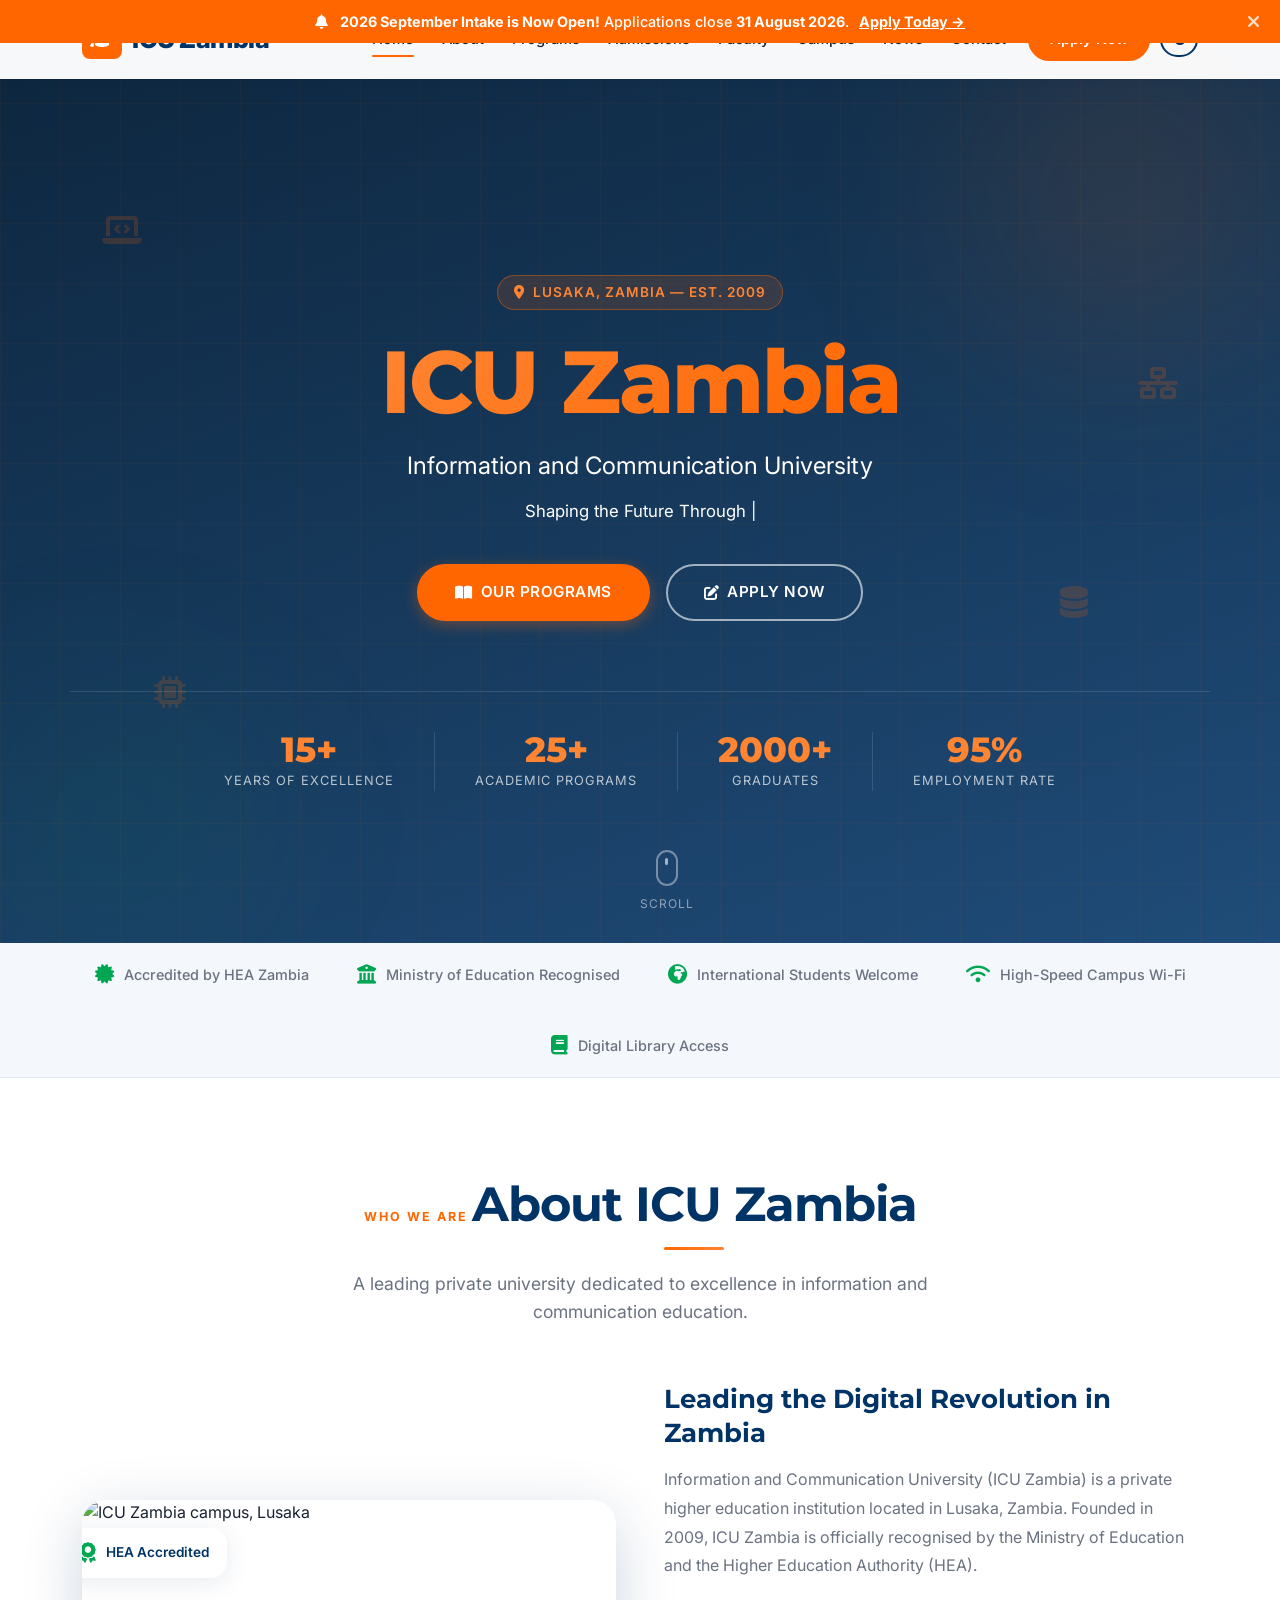
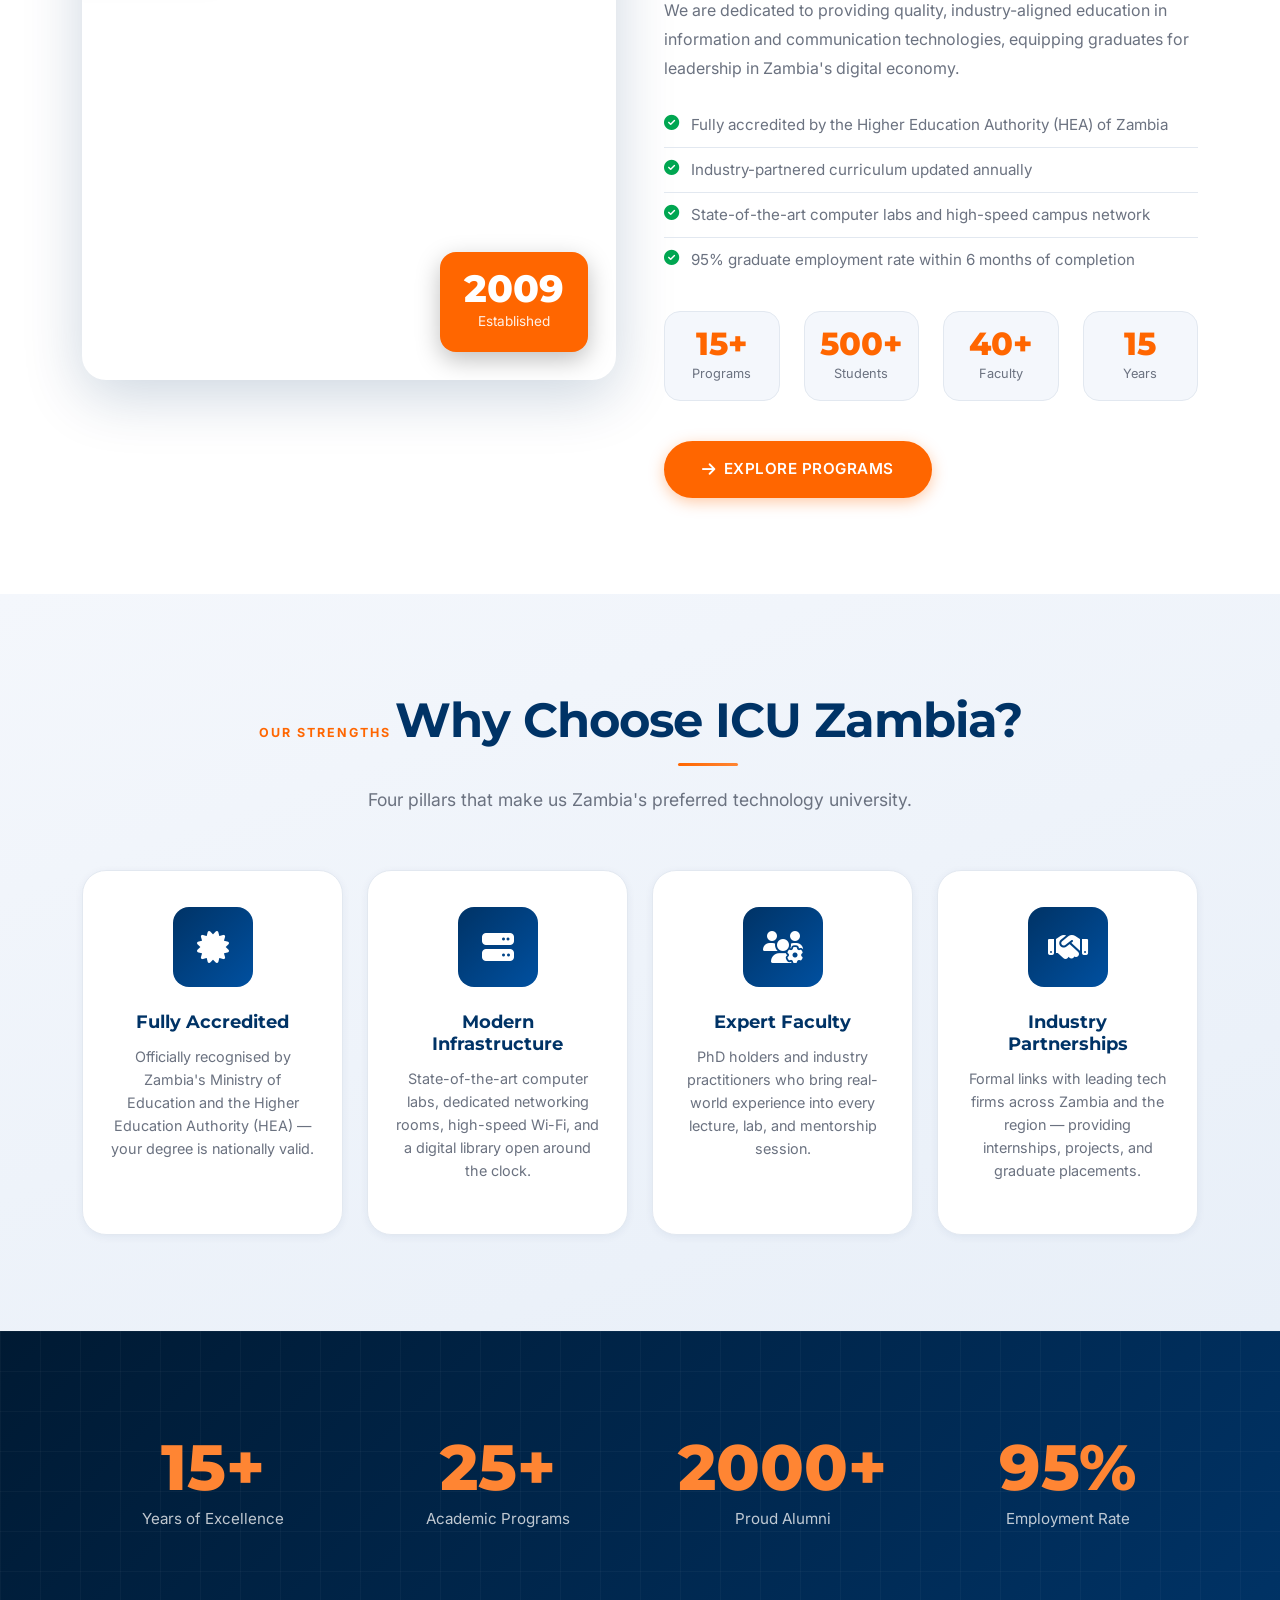
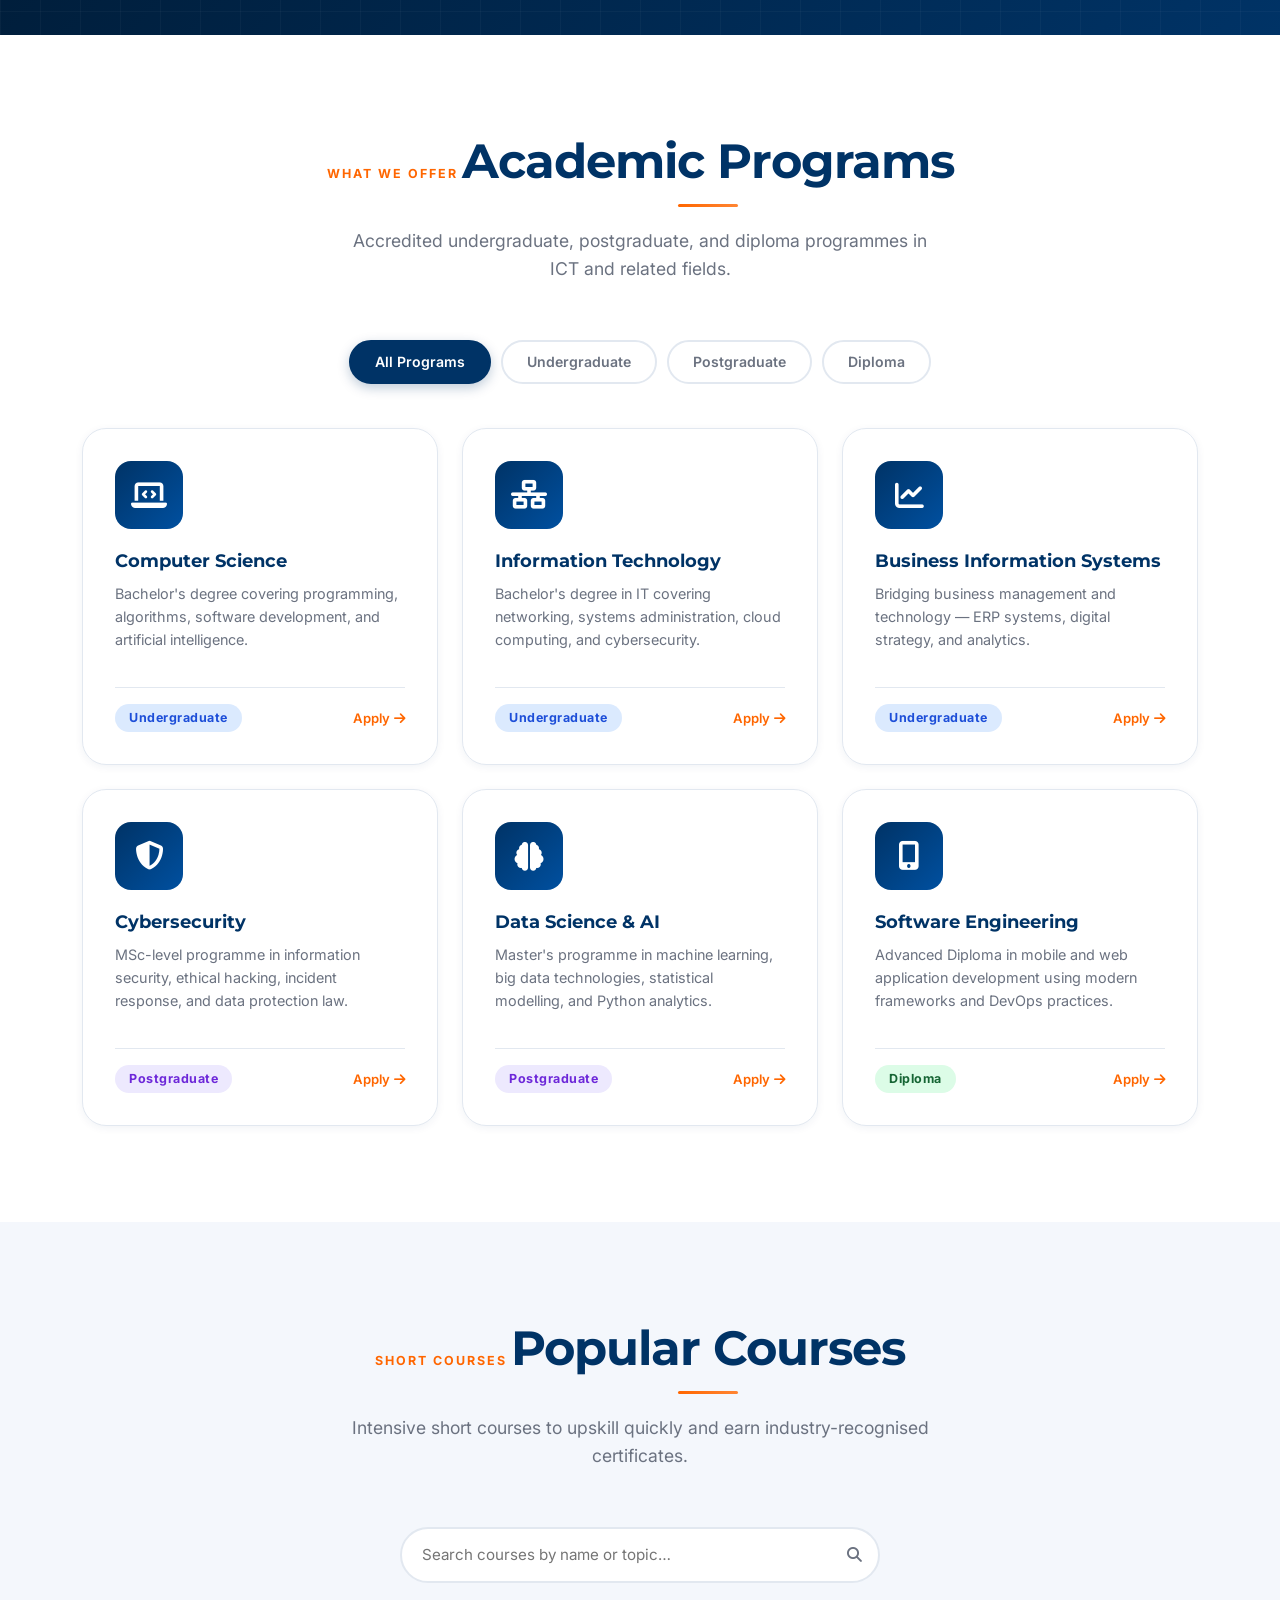
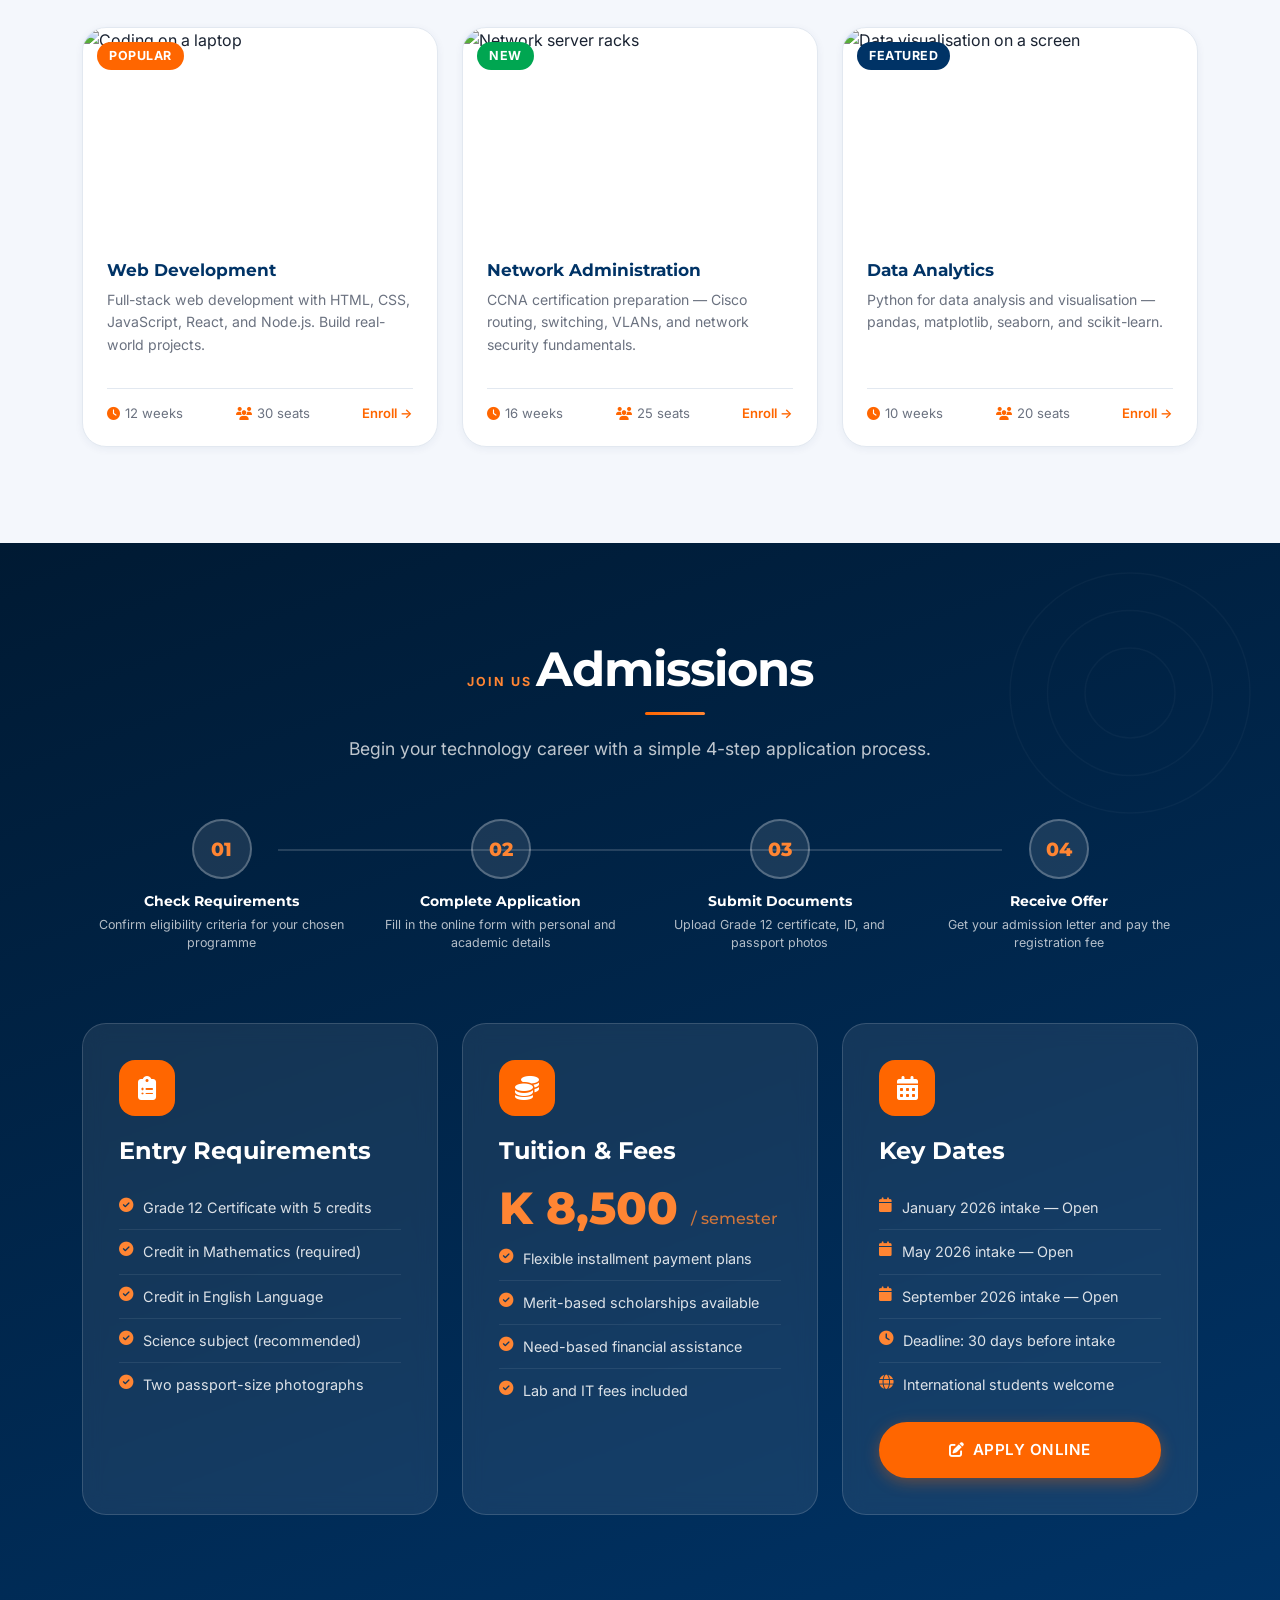
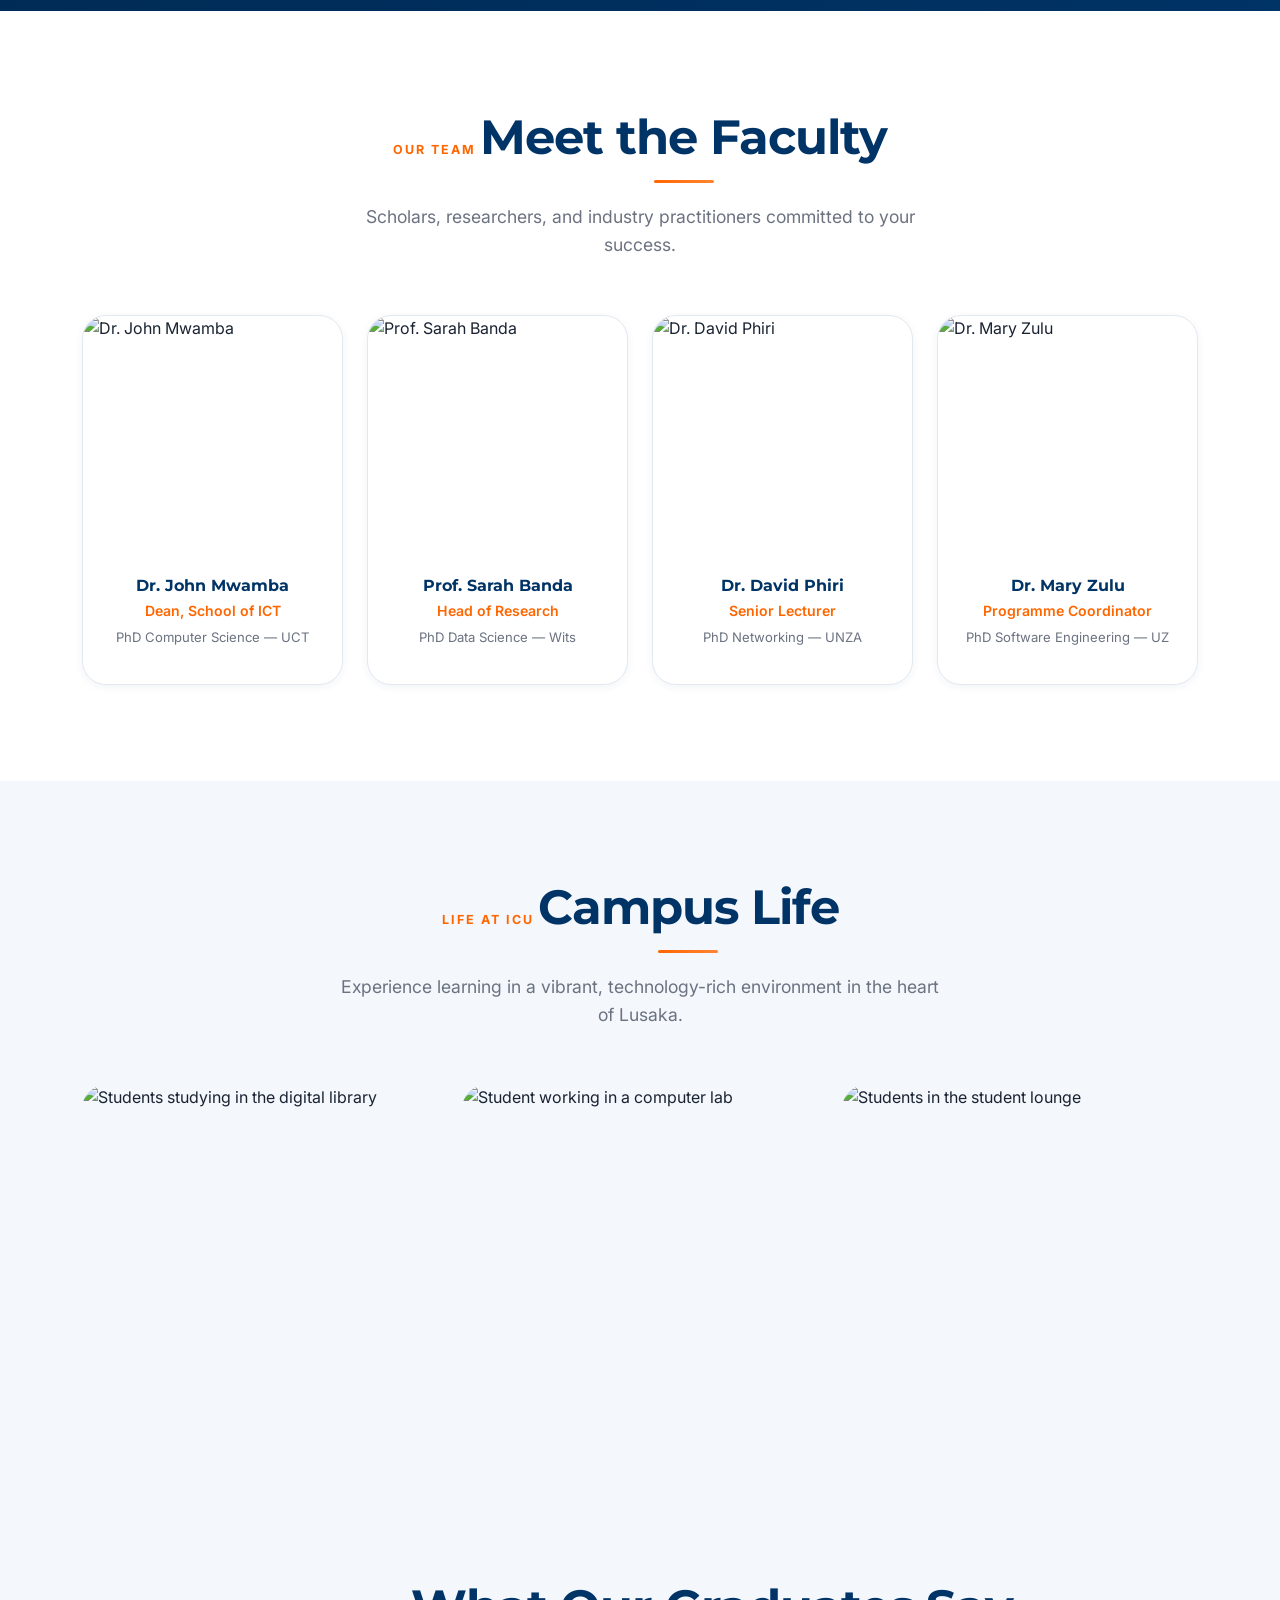
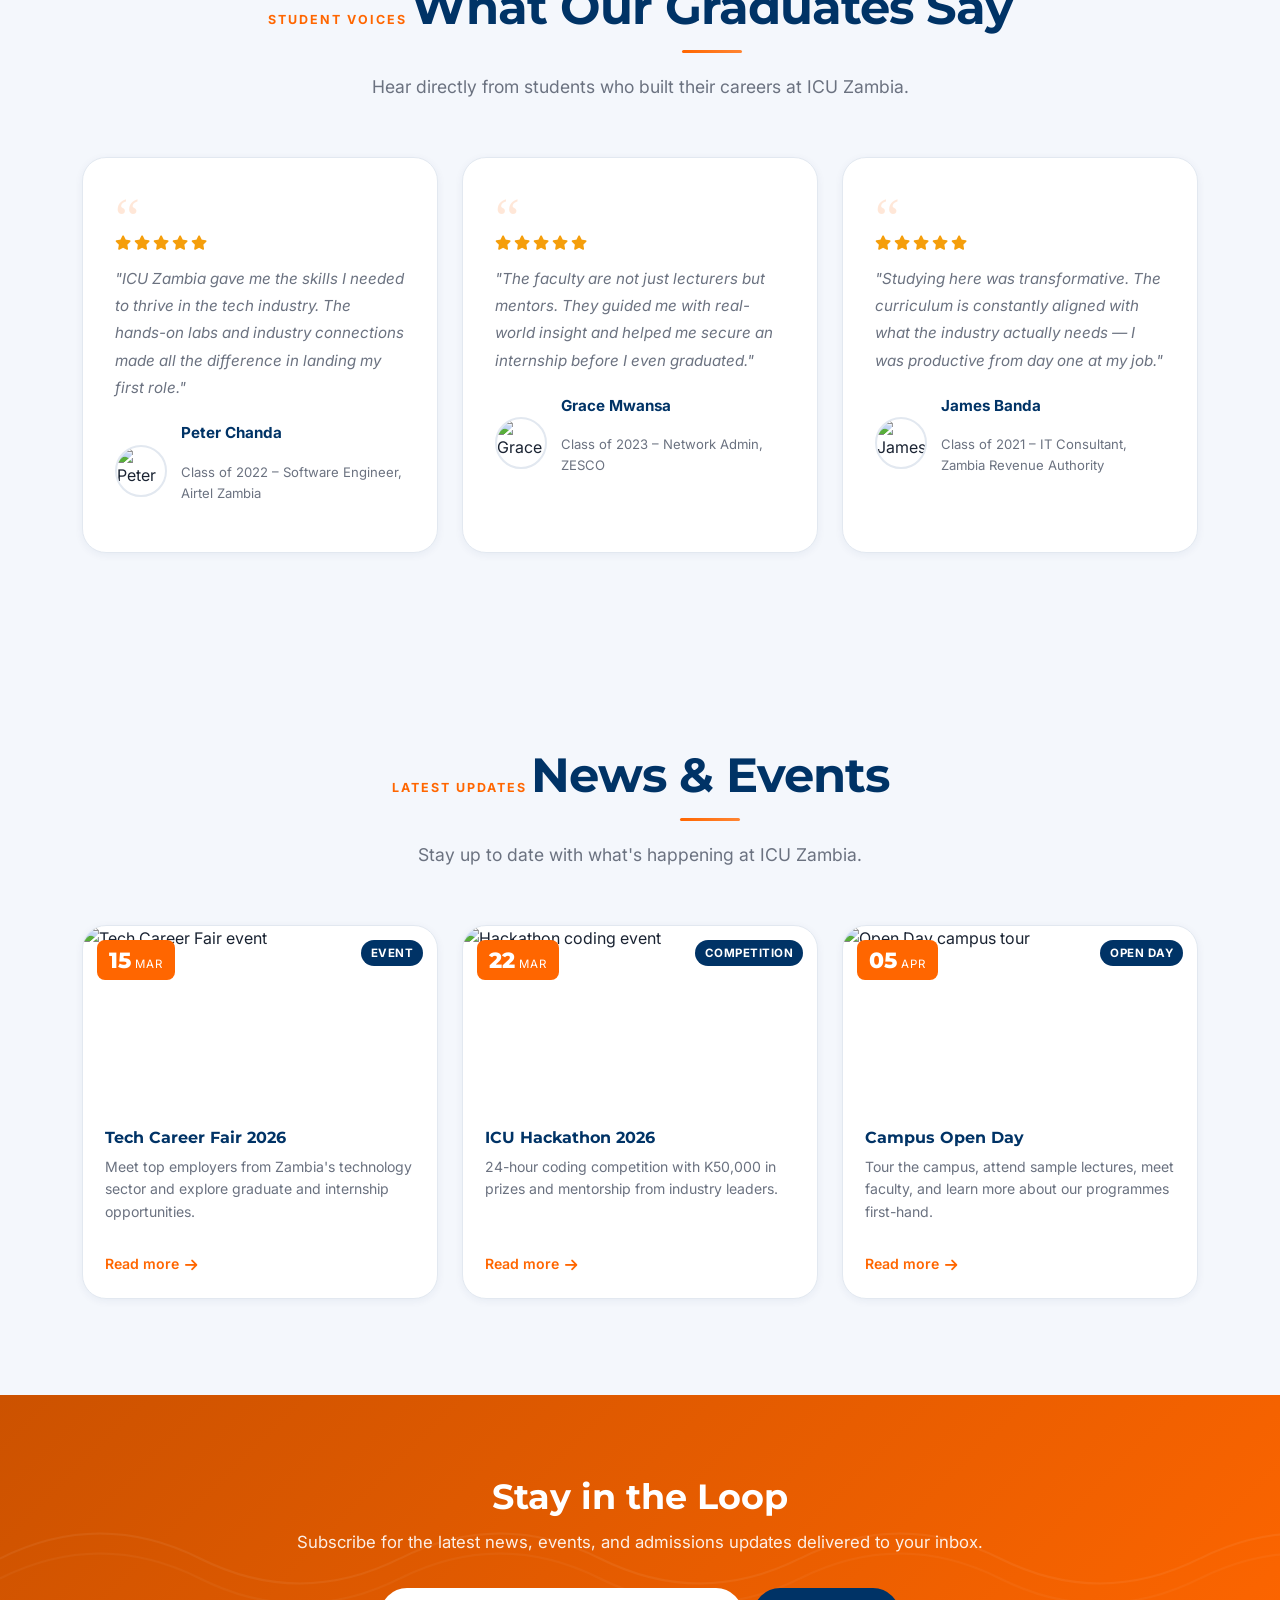
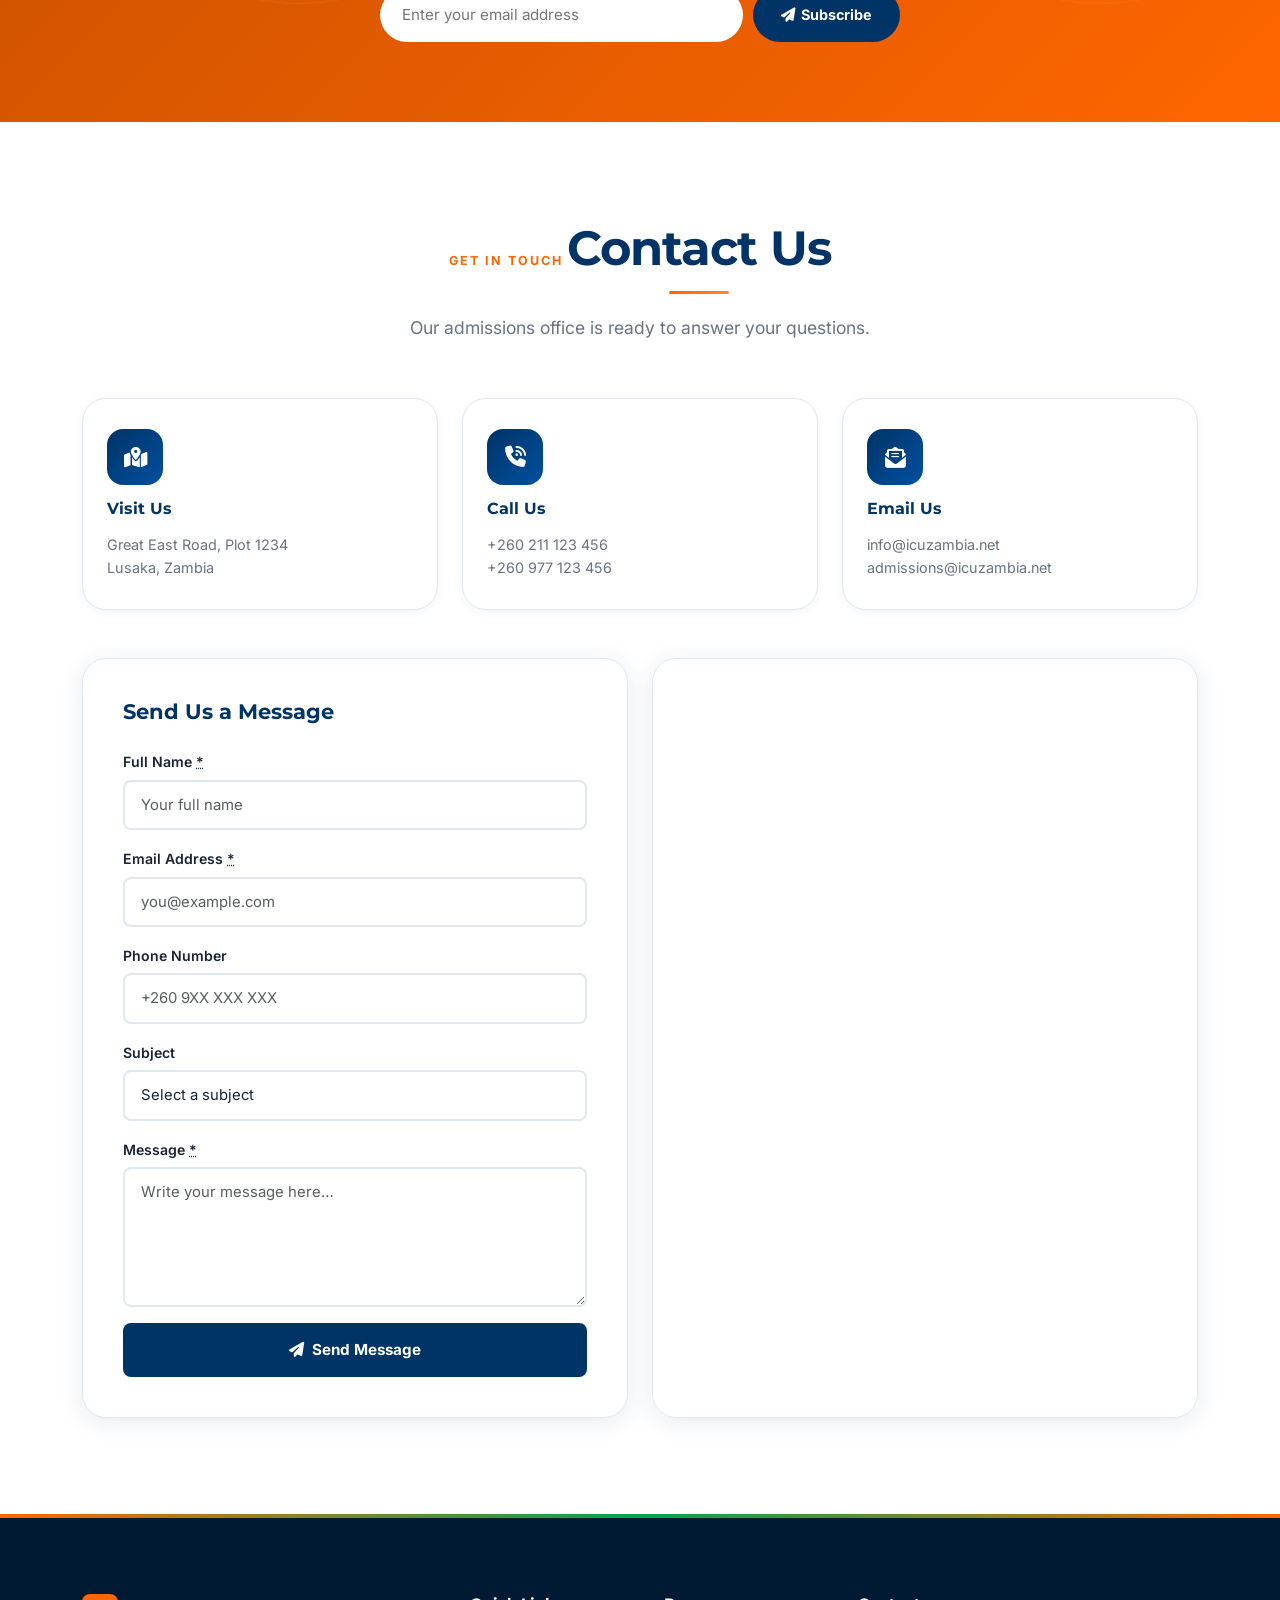
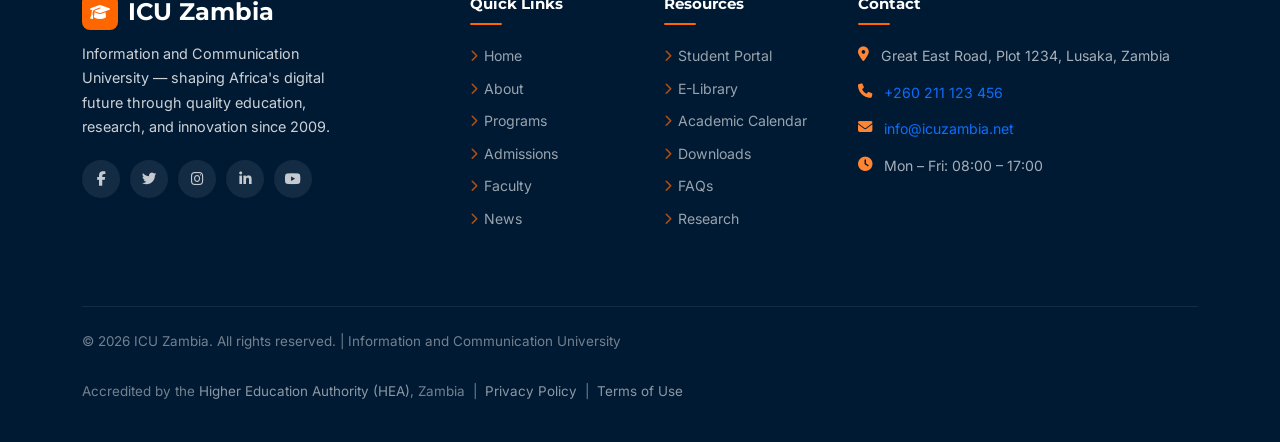
==== index.html @ 83dbe881 "Add files via upload" ====
<!DOCTYPE html>
<html lang="en">
<head>
    <meta charset="UTF-8">
    <meta name="viewport" content="width=device-width, initial-scale=1.0">
    <meta name="description"  content="Information and Communication University (ICU) Zambia – Lusaka's premier private university for technology and innovation. Accredited by HEA. Apply for 2026 intake.">
    <meta name="keywords"     content="ICU Zambia, university, Lusaka, computer science, IT, data science, cybersecurity, higher education">
    <meta name="author"       content="ICU Zambia">
    <meta name="theme-color"  content="#003366">

    <!-- Open Graph / Social sharing -->
    <meta property="og:type"        content="website">
    <meta property="og:title"       content="ICU Zambia | Information and Communication University">
    <meta property="og:description" content="Shaping the future through technology and innovation since 2009. Accredited by HEA, Zambia.">
    <meta property="og:image"       content="https://images.unsplash.com/photo-1562774053-701939374585?w=1200&q=80">

    <title>ICU Zambia | Information and Communication University</title>

    <!-- Bootstrap 5.3 -->
    <link href="https://cdn.jsdelivr.net/npm/bootstrap@5.3.2/dist/css/bootstrap.min.css" rel="stylesheet">

    <!-- Font Awesome 6 -->
    <link rel="stylesheet" href="https://cdnjs.cloudflare.com/ajax/libs/font-awesome/6.4.0/css/all.min.css">

    <!-- Google Fonts: Inter + Montserrat -->
    <link rel="preconnect" href="https://fonts.googleapis.com">
    <link rel="preconnect" href="https://fonts.gstatic.com" crossorigin>
    <link href="https://fonts.googleapis.com/css2?family=Inter:wght@300;400;500;600;700&family=Montserrat:wght@600;700;800&display=swap" rel="stylesheet">

    <!-- AOS – Animate On Scroll -->
    <link href="https://unpkg.com/aos@2.3.1/dist/aos.css" rel="stylesheet">

    <!-- Project stylesheet -->
    <link rel="stylesheet" href="css/style.css">
</head>
<body>

    <!-- Skip to content (accessibility) -->
    <a class="visually-hidden-focusable position-absolute top-0 start-0 m-2 btn btn-sm btn-warning"
       href="#main-content" style="z-index:10002;">Skip to main content</a>

    <!-- ===========================================================
         LOADING SCREEN
         =========================================================== -->
    <div id="loader" role="status" aria-label="Page loading">
        <div class="loader-content">
            <div class="book-loader" aria-hidden="true">
                <div class="book-page"></div>
                <div class="book-page"></div>
                <div class="book-page"></div>
            </div>
            <h2>ICU Zambia</h2>
            <p>Information and Communication University</p>
            <div class="loader-progress">
                <div class="loader-progress-bar"></div>
            </div>
        </div>
    </div>

    <!-- ===========================================================
         ANNOUNCEMENT BAR
         =========================================================== -->
    <div class="announcement-bar" id="announceBar" role="banner" aria-label="Site announcement">
        <i class="fas fa-bell me-2" aria-hidden="true"></i>
        <strong>2026 September Intake is Now Open!</strong>
        Applications close <strong>31 August 2026</strong>.
        <a href="#admissions">Apply Today &rarr;</a>
        <button class="announce-close" id="announceClose" aria-label="Dismiss announcement">
            <i class="fas fa-times" aria-hidden="true"></i>
        </button>
    </div>

    <!-- ===========================================================
         NAVIGATION
         =========================================================== -->
    <nav class="navbar navbar-expand-lg fixed-top" id="mainNav" aria-label="Main navigation">
        <div class="container">
            <!-- Brand -->
            <a class="navbar-brand" href="#home" aria-label="ICU Zambia – go to homepage">
                <span class="brand-icon" aria-hidden="true">
                    <i class="fas fa-graduation-cap"></i>
                </span>
                ICU Zambia
            </a>

            <!-- Mobile toggle -->
            <button class="navbar-toggler border-0" type="button"
                    data-bs-toggle="collapse" data-bs-target="#navbarNav"
                    aria-controls="navbarNav" aria-expanded="false"
                    aria-label="Toggle navigation menu">
                <span class="navbar-toggler-icon"></span>
            </button>

            <!-- Links -->
            <div class="collapse navbar-collapse" id="navbarNav">
                <ul class="navbar-nav ms-auto align-items-lg-center">
                    <li class="nav-item"><a class="nav-link" href="#home">Home</a></li>
                    <li class="nav-item"><a class="nav-link" href="#about">About</a></li>
                    <li class="nav-item"><a class="nav-link" href="#programs">Programs</a></li>
                    <li class="nav-item"><a class="nav-link" href="#admissions">Admissions</a></li>
                    <li class="nav-item"><a class="nav-link" href="#faculty">Faculty</a></li>
                    <li class="nav-item"><a class="nav-link" href="#campus">Campus</a></li>
                    <li class="nav-item"><a class="nav-link" href="#news">News</a></li>
                    <li class="nav-item"><a class="nav-link" href="#contact">Contact</a></li>

                    <!-- Apply CTA -->
                    <li class="nav-item">
                        <a class="nav-link nav-apply-btn" href="#admissions">Apply Now</a>
                    </li>

                    <!-- Dark-mode toggle -->
                    <li class="nav-item">
                        <button id="darkModeToggle" aria-label="Switch to dark mode" title="Toggle dark / light mode">
                            <i class="fas fa-moon" aria-hidden="true"></i>
                        </button>
                    </li>
                </ul>
            </div>
        </div>
    </nav>

    <!-- ===========================================================
         MAIN CONTENT
         =========================================================== -->
    <main id="main-content">

    <!-- ===========================================================
         HERO SECTION
         =========================================================== -->
    <section id="home" class="hero" aria-label="Welcome to ICU Zambia">
        <!-- Decorative overlays (hidden from AT) -->
        <div class="hero-grid"  aria-hidden="true"></div>
        <div class="hero-orb hero-orb-1" aria-hidden="true"></div>
        <div class="hero-orb hero-orb-2" aria-hidden="true"></div>
        <div class="floating-icon f1" aria-hidden="true"><i class="fas fa-laptop-code"></i></div>
        <div class="floating-icon f2" aria-hidden="true"><i class="fas fa-network-wired"></i></div>
        <div class="floating-icon f3" aria-hidden="true"><i class="fas fa-microchip"></i></div>
        <div class="floating-icon f4" aria-hidden="true"><i class="fas fa-database"></i></div>

        <div class="container hero-content">
            <!-- Eyebrow label -->
            <div class="hero-eyebrow" data-aos="fade-down">
                <i class="fas fa-map-marker-alt" aria-hidden="true"></i>
                Lusaka, Zambia &mdash; Est. 2009
            </div>

            <!-- Main heading -->
            <h1 data-aos="fade-up" data-aos-delay="80">
                <span class="gradient-text">ICU Zambia</span>
            </h1>

            <!-- Subtitle -->
            <p class="hero-subtitle" data-aos="fade-up" data-aos-delay="160">
                Information and Communication University
            </p>

            <!-- Typewriter tagline -->
            <p class="hero-tagline" data-aos="fade-up" data-aos-delay="240">
                <span id="heroTagline" aria-live="polite">Shaping the Future Through Technology &amp; Innovation</span>
                <span class="cursor" aria-hidden="true" style="animation:pulse 1s infinite;">|</span>
            </p>

            <!-- Call-to-action buttons -->
            <div class="hero-ctas" data-aos="fade-up" data-aos-delay="320">
                <a href="#programs"   class="btn-custom btn-primary-custom">
                    <i class="fas fa-book-open" aria-hidden="true"></i> Our Programs
                </a>
                <a href="#admissions" class="btn-custom btn-outline-custom">
                    <i class="fas fa-pen-to-square" aria-hidden="true"></i> Apply Now
                </a>
            </div>

            <!-- Hero quick stats -->
            <div class="hero-stats" data-aos="fade-up" data-aos-delay="400" role="list" aria-label="University highlights">
                <div class="hero-stat" role="listitem">
                    <span class="h-num">15+</span>
                    <span class="h-lbl">Years of Excellence</span>
                </div>
                <div class="hero-stat" role="listitem">
                    <span class="h-num">25+</span>
                    <span class="h-lbl">Academic Programs</span>
                </div>
                <div class="hero-stat" role="listitem">
                    <span class="h-num">2000+</span>
                    <span class="h-lbl">Graduates</span>
                </div>
                <div class="hero-stat" role="listitem">
                    <span class="h-num">95%</span>
                    <span class="h-lbl">Employment Rate</span>
                </div>
            </div>
        </div>

        <!-- Scroll indicator -->
        <div class="scroll-indicator" aria-hidden="true">
            <div class="mouse"></div>
            <span>Scroll</span>
        </div>
    </section>

    <!-- ===========================================================
         TRUST BAR
         =========================================================== -->
    <section class="trust-bar" aria-label="Accreditations and recognitions">
        <div class="container">
            <div class="trust-bar-inner">
                <div class="trust-item">
                    <i class="fas fa-certificate" aria-hidden="true"></i>
                    <span>Accredited by HEA Zambia</span>
                </div>
                <div class="trust-item">
                    <i class="fas fa-building-columns" aria-hidden="true"></i>
                    <span>Ministry of Education Recognised</span>
                </div>
                <div class="trust-item">
                    <i class="fas fa-globe-africa" aria-hidden="true"></i>
                    <span>International Students Welcome</span>
                </div>
                <div class="trust-item">
                    <i class="fas fa-wifi" aria-hidden="true"></i>
                    <span>High-Speed Campus Wi-Fi</span>
                </div>
                <div class="trust-item">
                    <i class="fas fa-book" aria-hidden="true"></i>
                    <span>Digital Library Access</span>
                </div>
            </div>
        </div>
    </section>

    <!-- ===========================================================
         ABOUT SECTION
         =========================================================== -->
    <section id="about" class="section-padding">
        <div class="container">
            <div class="section-title" data-aos="fade-up">
                <span class="section-eyebrow">Who We Are</span>
                <h2>About ICU Zambia</h2>
                <p>A leading private university dedicated to excellence in information and communication education.</p>
            </div>

            <div class="row align-items-center g-5">
                <!-- Image column -->
                <div class="col-lg-6" data-aos="fade-right">
                    <div class="about-image-wrap">
                        <img src="https://images.unsplash.com/photo-1562774053-701939374585?ixlib=rb-4.0.3&auto=format&fit=crop&w=1200&q=80"
                             alt="ICU Zambia campus, Lusaka" loading="lazy">
                        <div class="established-badge" aria-label="Established in 2009">
                            <span class="year">2009</span>
                            <span class="lbl">Established</span>
                        </div>
                        <div class="accolade-badge">
                            <i class="fas fa-award" aria-hidden="true"></i>
                            HEA Accredited
                        </div>
                    </div>
                </div>

                <!-- Text column -->
                <div class="col-lg-6" data-aos="fade-left">
                    <h3 class="about-tagline">Leading the Digital Revolution in Zambia</h3>
                    <p class="mb-3" style="color:var(--text-muted);line-height:1.8;">
                        Information and Communication University (ICU Zambia) is a private higher education institution
                        located in Lusaka, Zambia. Founded in 2009, ICU Zambia is officially recognised by the
                        Ministry of Education and the Higher Education Authority (HEA).
                    </p>
                    <p style="color:var(--text-muted);line-height:1.8;">
                        We are dedicated to providing quality, industry-aligned education in information and
                        communication technologies, equipping graduates for leadership in Zambia's digital economy.
                    </p>

                    <!-- Highlights -->
                    <ul class="about-highlight-list" aria-label="Key highlights">
                        <li>
                            <i class="fas fa-check-circle" aria-hidden="true"></i>
                            Fully accredited by the Higher Education Authority (HEA) of Zambia
                        </li>
                        <li>
                            <i class="fas fa-check-circle" aria-hidden="true"></i>
                            Industry-partnered curriculum updated annually
                        </li>
                        <li>
                            <i class="fas fa-check-circle" aria-hidden="true"></i>
                            State-of-the-art computer labs and high-speed campus network
                        </li>
                        <li>
                            <i class="fas fa-check-circle" aria-hidden="true"></i>
                            95% graduate employment rate within 6 months of completion
                        </li>
                    </ul>

                    <!-- Stats -->
                    <div class="about-stats" role="list" aria-label="University statistics">
                        <div class="about-stat-box" role="listitem">
                            <div class="num">15+</div>
                            <div class="lbl">Programs</div>
                        </div>
                        <div class="about-stat-box" role="listitem">
                            <div class="num">500+</div>
                            <div class="lbl">Students</div>
                        </div>
                        <div class="about-stat-box" role="listitem">
                            <div class="num">40+</div>
                            <div class="lbl">Faculty</div>
                        </div>
                        <div class="about-stat-box" role="listitem">
                            <div class="num">15</div>
                            <div class="lbl">Years</div>
                        </div>
                    </div>

                    <a href="#programs" class="btn-custom btn-primary-custom mt-2">
                        <i class="fas fa-arrow-right" aria-hidden="true"></i> Explore Programs
                    </a>
                </div>
            </div>
        </div>
    </section>

    <!-- ===========================================================
         WHY CHOOSE US
         =========================================================== -->
    <section class="features-section section-padding" aria-labelledby="featuresHeading">
        <div class="container">
            <div class="section-title" data-aos="fade-up">
                <span class="section-eyebrow">Our Strengths</span>
                <h2 id="featuresHeading">Why Choose ICU Zambia?</h2>
                <p>Four pillars that make us Zambia's preferred technology university.</p>
            </div>

            <div class="row g-4">
                <div class="col-lg-3 col-md-6" data-aos="zoom-in" data-aos-delay="100">
                    <article class="feature-card">
                        <div class="feature-icon-wrap" aria-hidden="true">
                            <i class="fas fa-certificate"></i>
                        </div>
                        <h5>Fully Accredited</h5>
                        <p>Officially recognised by Zambia's Ministry of Education and the Higher Education Authority (HEA) — your degree is nationally valid.</p>
                    </article>
                </div>
                <div class="col-lg-3 col-md-6" data-aos="zoom-in" data-aos-delay="200">
                    <article class="feature-card">
                        <div class="feature-icon-wrap" aria-hidden="true">
                            <i class="fas fa-server"></i>
                        </div>
                        <h5>Modern Infrastructure</h5>
                        <p>State-of-the-art computer labs, dedicated networking rooms, high-speed Wi-Fi, and a digital library open around the clock.</p>
                    </article>
                </div>
                <div class="col-lg-3 col-md-6" data-aos="zoom-in" data-aos-delay="300">
                    <article class="feature-card">
                        <div class="feature-icon-wrap" aria-hidden="true">
                            <i class="fas fa-users-gear"></i>
                        </div>
                        <h5>Expert Faculty</h5>
                        <p>PhD holders and industry practitioners who bring real-world experience into every lecture, lab, and mentorship session.</p>
                    </article>
                </div>
                <div class="col-lg-3 col-md-6" data-aos="zoom-in" data-aos-delay="400">
                    <article class="feature-card">
                        <div class="feature-icon-wrap" aria-hidden="true">
                            <i class="fas fa-handshake"></i>
                        </div>
                        <h5>Industry Partnerships</h5>
                        <p>Formal links with leading tech firms across Zambia and the region — providing internships, projects, and graduate placements.</p>
                    </article>
                </div>
            </div>
        </div>
    </section>

    <!-- ===========================================================
         STATISTICS SECTION
         =========================================================== -->
    <section class="stats-section" aria-labelledby="statsHeading">
        <div class="container" style="position:relative;z-index:1;">
            <h2 class="visually-hidden" id="statsHeading">University Statistics</h2>
            <div class="row text-center">
                <div class="col-md-3 col-6" data-aos="fade-up" data-aos-delay="100">
                    <div class="stat-item">
                        <span class="stat-num" id="statYear"   aria-live="polite">0+</span>
                        <span class="stat-label">Years of Excellence</span>
                    </div>
                </div>
                <div class="col-md-3 col-6" data-aos="fade-up" data-aos-delay="200">
                    <div class="stat-item">
                        <span class="stat-num" id="statPrograms" aria-live="polite">0+</span>
                        <span class="stat-label">Academic Programs</span>
                    </div>
                </div>
                <div class="col-md-3 col-6" data-aos="fade-up" data-aos-delay="300">
                    <div class="stat-item">
                        <span class="stat-num" id="statAlumni" aria-live="polite">0+</span>
                        <span class="stat-label">Proud Alumni</span>
                    </div>
                </div>
                <div class="col-md-3 col-6" data-aos="fade-up" data-aos-delay="400">
                    <div class="stat-item">
                        <span class="stat-num" id="statEmploy" aria-live="polite">0%</span>
                        <span class="stat-label">Employment Rate</span>
                    </div>
                </div>
            </div>
        </div>
    </section>

    <!-- ===========================================================
         ACADEMIC PROGRAMS
         =========================================================== -->
    <section id="programs" class="section-padding">
        <div class="container">
            <div class="section-title" data-aos="fade-up">
                <span class="section-eyebrow">What We Offer</span>
                <h2>Academic Programs</h2>
                <p>Accredited undergraduate, postgraduate, and diploma programmes in ICT and related fields.</p>
            </div>

            <!-- Filter tabs -->
            <div class="program-filters" role="group" aria-label="Filter programs by qualification level">
                <button class="filter-btn active" data-filter="all"            aria-pressed="true">All Programs</button>
                <button class="filter-btn"         data-filter="undergraduate" aria-pressed="false">Undergraduate</button>
                <button class="filter-btn"         data-filter="postgraduate"  aria-pressed="false">Postgraduate</button>
                <button class="filter-btn"         data-filter="diploma"       aria-pressed="false">Diploma</button>
            </div>

            <div class="row g-4">

                <!-- Computer Science -->
                <div class="col-lg-4 col-md-6 prog-col" data-level="undergraduate"
                     data-aos="fade-up" data-aos-delay="100">
                    <article class="program-card">
                        <div class="program-icon" aria-hidden="true">
                            <i class="fas fa-laptop-code"></i>
                        </div>
                        <h4>Computer Science</h4>
                        <p>Bachelor's degree covering programming, algorithms, software development, and artificial intelligence.</p>
                        <div class="program-meta">
                            <span class="program-badge badge-undergraduate">Undergraduate</span>
                            <a href="#admissions" class="program-link">
                                Apply <i class="fas fa-arrow-right" aria-hidden="true"></i>
                            </a>
                        </div>
                    </article>
                </div>

                <!-- Information Technology -->
                <div class="col-lg-4 col-md-6 prog-col" data-level="undergraduate"
                     data-aos="fade-up" data-aos-delay="150">
                    <article class="program-card">
                        <div class="program-icon" aria-hidden="true">
                            <i class="fas fa-network-wired"></i>
                        </div>
                        <h4>Information Technology</h4>
                        <p>Bachelor's degree in IT covering networking, systems administration, cloud computing, and cybersecurity.</p>
                        <div class="program-meta">
                            <span class="program-badge badge-undergraduate">Undergraduate</span>
                            <a href="#admissions" class="program-link">
                                Apply <i class="fas fa-arrow-right" aria-hidden="true"></i>
                            </a>
                        </div>
                    </article>
                </div>

                <!-- Business Information Systems -->
                <div class="col-lg-4 col-md-6 prog-col" data-level="undergraduate"
                     data-aos="fade-up" data-aos-delay="200">
                    <article class="program-card">
                        <div class="program-icon" aria-hidden="true">
                            <i class="fas fa-chart-line"></i>
                        </div>
                        <h4>Business Information Systems</h4>
                        <p>Bridging business management and technology — ERP systems, digital strategy, and analytics.</p>
                        <div class="program-meta">
                            <span class="program-badge badge-undergraduate">Undergraduate</span>
                            <a href="#admissions" class="program-link">
                                Apply <i class="fas fa-arrow-right" aria-hidden="true"></i>
                            </a>
                        </div>
                    </article>
                </div>

                <!-- Cybersecurity -->
                <div class="col-lg-4 col-md-6 prog-col" data-level="postgraduate"
                     data-aos="fade-up" data-aos-delay="100">
                    <article class="program-card">
                        <div class="program-icon" aria-hidden="true">
                            <i class="fas fa-shield-halved"></i>
                        </div>
                        <h4>Cybersecurity</h4>
                        <p>MSc-level programme in information security, ethical hacking, incident response, and data protection law.</p>
                        <div class="program-meta">
                            <span class="program-badge badge-postgraduate">Postgraduate</span>
                            <a href="#admissions" class="program-link">
                                Apply <i class="fas fa-arrow-right" aria-hidden="true"></i>
                            </a>
                        </div>
                    </article>
                </div>

                <!-- Data Science -->
                <div class="col-lg-4 col-md-6 prog-col" data-level="postgraduate"
                     data-aos="fade-up" data-aos-delay="150">
                    <article class="program-card">
                        <div class="program-icon" aria-hidden="true">
                            <i class="fas fa-brain"></i>
                        </div>
                        <h4>Data Science &amp; AI</h4>
                        <p>Master's programme in machine learning, big data technologies, statistical modelling, and Python analytics.</p>
                        <div class="program-meta">
                            <span class="program-badge badge-postgraduate">Postgraduate</span>
                            <a href="#admissions" class="program-link">
                                Apply <i class="fas fa-arrow-right" aria-hidden="true"></i>
                            </a>
                        </div>
                    </article>
                </div>

                <!-- Software Engineering Diploma -->
                <div class="col-lg-4 col-md-6 prog-col" data-level="diploma"
                     data-aos="fade-up" data-aos-delay="200">
                    <article class="program-card">
                        <div class="program-icon" aria-hidden="true">
                            <i class="fas fa-mobile-screen-button"></i>
                        </div>
                        <h4>Software Engineering</h4>
                        <p>Advanced Diploma in mobile and web application development using modern frameworks and DevOps practices.</p>
                        <div class="program-meta">
                            <span class="program-badge badge-diploma">Diploma</span>
                            <a href="#admissions" class="program-link">
                                Apply <i class="fas fa-arrow-right" aria-hidden="true"></i>
                            </a>
                        </div>
                    </article>
                </div>

            </div>
        </div>
    </section>

    <!-- ===========================================================
         POPULAR COURSES
         =========================================================== -->
    <section class="section-padding" style="background:var(--surface-alt);" aria-labelledby="coursesHeading">
        <div class="container">
            <div class="section-title" data-aos="fade-up">
                <span class="section-eyebrow">Short Courses</span>
                <h2 id="coursesHeading">Popular Courses</h2>
                <p>Intensive short courses to upskill quickly and earn industry-recognised certificates.</p>
            </div>

            <!-- Search -->
            <div class="course-search-wrap" data-aos="fade-up" data-aos-delay="100">
                <input type="search" id="courseSearch"
                       placeholder="Search courses by name or topic…"
                       aria-label="Search courses">
                <i class="fas fa-search search-icon" aria-hidden="true"></i>
            </div>

            <!-- No results message (hidden by default) -->
            <p id="courseNoResults" class="text-center text-muted py-4" style="display:none;" role="alert">
                No courses match your search. Try a different keyword.
            </p>

            <div class="row g-4">

                <!-- Web Development -->
                <div class="col-md-4 course-col" data-aos="fade-up" data-aos-delay="100">
                    <article class="course-card" tabindex="0" aria-label="Web Development course">
                        <div class="course-img">
                            <img src="https://images.unsplash.com/photo-1555066931-4365d14bab8c?ixlib=rb-4.0.3&auto=format&fit=crop&w=800&q=80"
                                 alt="Coding on a laptop" loading="lazy">
                            <span class="course-badge badge-popular">Popular</span>
                        </div>
                        <div class="course-body">
                            <h5>Web Development</h5>
                            <p>Full-stack web development with HTML, CSS, JavaScript, React, and Node.js. Build real-world projects.</p>
                            <div class="course-footer">
                                <span><i class="fas fa-clock" aria-hidden="true"></i> 12 weeks</span>
                                <span><i class="fas fa-users" aria-hidden="true"></i> 30 seats</span>
                                <span class="course-enroll">Enroll &rarr;</span>
                            </div>
                        </div>
                    </article>
                </div>

                <!-- Network Administration -->
                <div class="col-md-4 course-col" data-aos="fade-up" data-aos-delay="200">
                    <article class="course-card" tabindex="0" aria-label="Network Administration course">
                        <div class="course-img">
                            <img src="https://images.unsplash.com/photo-1558494949-ef010cbdcc31?ixlib=rb-4.0.3&auto=format&fit=crop&w=800&q=80"
                                 alt="Network server racks" loading="lazy">
                            <span class="course-badge badge-new">New</span>
                        </div>
                        <div class="course-body">
                            <h5>Network Administration</h5>
                            <p>CCNA certification preparation — Cisco routing, switching, VLANs, and network security fundamentals.</p>
                            <div class="course-footer">
                                <span><i class="fas fa-clock" aria-hidden="true"></i> 16 weeks</span>
                                <span><i class="fas fa-users" aria-hidden="true"></i> 25 seats</span>
                                <span class="course-enroll">Enroll &rarr;</span>
                            </div>
                        </div>
                    </article>
                </div>

                <!-- Data Analytics -->
                <div class="col-md-4 course-col" data-aos="fade-up" data-aos-delay="300">
                    <article class="course-card" tabindex="0" aria-label="Data Analytics course">
                        <div class="course-img">
                            <img src="https://images.unsplash.com/photo-1563986768609-322da13575f3?ixlib=rb-4.0.3&auto=format&fit=crop&w=800&q=80"
                                 alt="Data visualisation on a screen" loading="lazy">
                            <span class="course-badge badge-featured">Featured</span>
                        </div>
                        <div class="course-body">
                            <h5>Data Analytics</h5>
                            <p>Python for data analysis and visualisation — pandas, matplotlib, seaborn, and scikit-learn.</p>
                            <div class="course-footer">
                                <span><i class="fas fa-clock" aria-hidden="true"></i> 10 weeks</span>
                                <span><i class="fas fa-users" aria-hidden="true"></i> 20 seats</span>
                                <span class="course-enroll">Enroll &rarr;</span>
                            </div>
                        </div>
                    </article>
                </div>

            </div>
        </div>
    </section>

    <!-- ===========================================================
         ADMISSIONS SECTION
         =========================================================== -->
    <section id="admissions" class="admissions-section section-padding">
        <div class="container" style="position:relative;z-index:1;">
            <div class="section-title" data-aos="fade-up">
                <span class="section-eyebrow" style="color:var(--secondary-light);">Join Us</span>
                <h2 style="color:#fff;">Admissions</h2>
                <p style="color:rgba(255,255,255,0.75);">Begin your technology career with a simple 4-step application process.</p>
            </div>

            <!-- Application steps -->
            <div class="steps-row" role="list" aria-label="Application steps" data-aos="fade-up">
                <div class="step-item" role="listitem">
                    <div class="step-num">01</div>
                    <h6>Check Requirements</h6>
                    <p>Confirm eligibility criteria for your chosen programme</p>
                </div>
                <div class="step-item" role="listitem">
                    <div class="step-num">02</div>
                    <h6>Complete Application</h6>
                    <p>Fill in the online form with personal and academic details</p>
                </div>
                <div class="step-item" role="listitem">
                    <div class="step-num">03</div>
                    <h6>Submit Documents</h6>
                    <p>Upload Grade 12 certificate, ID, and passport photos</p>
                </div>
                <div class="step-item" role="listitem">
                    <div class="step-num">04</div>
                    <h6>Receive Offer</h6>
                    <p>Get your admission letter and pay the registration fee</p>
                </div>
            </div>

            <!-- Info cards -->
            <div class="row g-4">

                <!-- Requirements -->
                <div class="col-md-4" data-aos="fade-right" data-aos-delay="100">
                    <div class="admission-card">
                        <div class="admission-card-icon" aria-hidden="true">
                            <i class="fas fa-clipboard-list"></i>
                        </div>
                        <h4>Entry Requirements</h4>
                        <ul class="admission-list" aria-label="Admission requirements">
                            <li><i class="fas fa-check-circle" aria-hidden="true"></i> Grade 12 Certificate with 5 credits</li>
                            <li><i class="fas fa-check-circle" aria-hidden="true"></i> Credit in Mathematics (required)</li>
                            <li><i class="fas fa-check-circle" aria-hidden="true"></i> Credit in English Language</li>
                            <li><i class="fas fa-check-circle" aria-hidden="true"></i> Science subject (recommended)</li>
                            <li><i class="fas fa-check-circle" aria-hidden="true"></i> Two passport-size photographs</li>
                        </ul>
                    </div>
                </div>

                <!-- Tuition -->
                <div class="col-md-4" data-aos="fade-up" data-aos-delay="200">
                    <div class="admission-card">
                        <div class="admission-card-icon" aria-hidden="true">
                            <i class="fas fa-coins"></i>
                        </div>
                        <h4>Tuition &amp; Fees</h4>
                        <div class="fee-display">
                            K&nbsp;8,500 <small>/ semester</small>
                        </div>
                        <ul class="admission-list" aria-label="Fee details">
                            <li><i class="fas fa-check-circle" aria-hidden="true"></i> Flexible installment payment plans</li>
                            <li><i class="fas fa-check-circle" aria-hidden="true"></i> Merit-based scholarships available</li>
                            <li><i class="fas fa-check-circle" aria-hidden="true"></i> Need-based financial assistance</li>
                            <li><i class="fas fa-check-circle" aria-hidden="true"></i> Lab and IT fees included</li>
                        </ul>
                    </div>
                </div>

                <!-- Key Dates -->
                <div class="col-md-4" data-aos="fade-left" data-aos-delay="300">
                    <div class="admission-card">
                        <div class="admission-card-icon" aria-hidden="true">
                            <i class="fas fa-calendar-days"></i>
                        </div>
                        <h4>Key Dates</h4>
                        <ul class="admission-list" aria-label="Intake dates and deadlines">
                            <li><i class="fas fa-calendar" aria-hidden="true"></i> January 2026 intake — Open</li>
                            <li><i class="fas fa-calendar" aria-hidden="true"></i> May 2026 intake — Open</li>
                            <li><i class="fas fa-calendar" aria-hidden="true"></i> September 2026 intake — Open</li>
                            <li><i class="fas fa-clock"    aria-hidden="true"></i> Deadline: 30 days before intake</li>
                            <li><i class="fas fa-globe"    aria-hidden="true"></i> International students welcome</li>
                        </ul>
                        <a href="#contact" class="btn-custom btn-primary-custom w-100 mt-3" style="justify-content:center;">
                            <i class="fas fa-pen-to-square" aria-hidden="true"></i> Apply Online
                        </a>
                    </div>
                </div>

            </div>
        </div>
    </section>

    <!-- ===========================================================
         FACULTY SECTION
         =========================================================== -->
    <section id="faculty" class="section-padding">
        <div class="container">
            <div class="section-title" data-aos="fade-up">
                <span class="section-eyebrow">Our Team</span>
                <h2>Meet the Faculty</h2>
                <p>Scholars, researchers, and industry practitioners committed to your success.</p>
            </div>

            <div class="row g-4">

                <div class="col-lg-3 col-md-6" data-aos="zoom-in" data-aos-delay="100">
                    <article class="faculty-card">
                        <div class="faculty-img">
                            <img src="https://randomuser.me/api/portraits/men/32.jpg"
                                 alt="Dr. John Mwamba" loading="lazy">
                            <div class="faculty-social-overlay" aria-label="Dr. John Mwamba's social links">
                                <a href="#" aria-label="LinkedIn profile"><i class="fab fa-linkedin-in" aria-hidden="true"></i></a>
                                <a href="mailto:j.mwamba@icuzambia.net" aria-label="Send email"><i class="fas fa-envelope" aria-hidden="true"></i></a>
                                <a href="#" aria-label="Research profile"><i class="fas fa-flask" aria-hidden="true"></i></a>
                            </div>
                        </div>
                        <div class="faculty-body">
                            <h5>Dr. John Mwamba</h5>
                            <p class="role">Dean, School of ICT</p>
                            <p class="qual">PhD Computer Science — UCT</p>
                        </div>
                    </article>
                </div>

                <div class="col-lg-3 col-md-6" data-aos="zoom-in" data-aos-delay="200">
                    <article class="faculty-card">
                        <div class="faculty-img">
                            <img src="https://randomuser.me/api/portraits/women/44.jpg"
                                 alt="Prof. Sarah Banda" loading="lazy">
                            <div class="faculty-social-overlay" aria-label="Prof. Sarah Banda's social links">
                                <a href="#" aria-label="LinkedIn profile"><i class="fab fa-linkedin-in" aria-hidden="true"></i></a>
                                <a href="mailto:s.banda@icuzambia.net" aria-label="Send email"><i class="fas fa-envelope" aria-hidden="true"></i></a>
                                <a href="#" aria-label="Research profile"><i class="fas fa-flask" aria-hidden="true"></i></a>
                            </div>
                        </div>
                        <div class="faculty-body">
                            <h5>Prof. Sarah Banda</h5>
                            <p class="role">Head of Research</p>
                            <p class="qual">PhD Data Science — Wits</p>
                        </div>
                    </article>
                </div>

                <div class="col-lg-3 col-md-6" data-aos="zoom-in" data-aos-delay="300">
                    <article class="faculty-card">
                        <div class="faculty-img">
                            <img src="https://randomuser.me/api/portraits/men/52.jpg"
                                 alt="Dr. David Phiri" loading="lazy">
                            <div class="faculty-social-overlay" aria-label="Dr. David Phiri's social links">
                                <a href="#" aria-label="LinkedIn profile"><i class="fab fa-linkedin-in" aria-hidden="true"></i></a>
                                <a href="mailto:d.phiri@icuzambia.net" aria-label="Send email"><i class="fas fa-envelope" aria-hidden="true"></i></a>
                                <a href="#" aria-label="Research profile"><i class="fas fa-flask" aria-hidden="true"></i></a>
                            </div>
                        </div>
                        <div class="faculty-body">
                            <h5>Dr. David Phiri</h5>
                            <p class="role">Senior Lecturer</p>
                            <p class="qual">PhD Networking — UNZA</p>
                        </div>
                    </article>
                </div>

                <div class="col-lg-3 col-md-6" data-aos="zoom-in" data-aos-delay="400">
                    <article class="faculty-card">
                        <div class="faculty-img">
                            <img src="https://randomuser.me/api/portraits/women/68.jpg"
                                 alt="Dr. Mary Zulu" loading="lazy">
                            <div class="faculty-social-overlay" aria-label="Dr. Mary Zulu's social links">
                                <a href="#" aria-label="LinkedIn profile"><i class="fab fa-linkedin-in" aria-hidden="true"></i></a>
                                <a href="mailto:m.zulu@icuzambia.net" aria-label="Send email"><i class="fas fa-envelope" aria-hidden="true"></i></a>
                                <a href="#" aria-label="Research profile"><i class="fas fa-flask" aria-hidden="true"></i></a>
                            </div>
                        </div>
                        <div class="faculty-body">
                            <h5>Dr. Mary Zulu</h5>
                            <p class="role">Programme Coordinator</p>
                            <p class="qual">PhD Software Engineering — UZ</p>
                        </div>
                    </article>
                </div>

            </div>
        </div>
    </section>

    <!-- ===========================================================
         CAMPUS LIFE
         =========================================================== -->
    <section id="campus" class="section-padding" style="background:var(--surface-alt);"
             aria-labelledby="campusHeading">
        <div class="container">
            <div class="section-title" data-aos="fade-up">
                <span class="section-eyebrow">Life at ICU</span>
                <h2 id="campusHeading">Campus Life</h2>
                <p>Experience learning in a vibrant, technology-rich environment in the heart of Lusaka.</p>
            </div>

            <div class="row g-4">
                <div class="col-md-4" data-aos="fade-up" data-aos-delay="100">
                    <div class="campus-card">
                        <img src="https://images.unsplash.com/photo-1541339907198-e08756dedf3f?ixlib=rb-4.0.3&auto=format&fit=crop&w=800&q=80"
                             alt="Students studying in the digital library" loading="lazy">
                        <div class="campus-overlay">
                            <h5>Digital Library</h5>
                            <p>24/7 access to thousands of e-books, journals, and study spaces</p>
                        </div>
                    </div>
                </div>
                <div class="col-md-4" data-aos="fade-up" data-aos-delay="200">
                    <div class="campus-card">
                        <img src="https://images.unsplash.com/photo-1581091226033-d5c48150dbaa?ixlib=rb-4.0.3&auto=format&fit=crop&w=800&q=80"
                             alt="Student working in a computer lab" loading="lazy">
                        <div class="campus-overlay">
                            <h5>Modern Computer Labs</h5>
                            <p>High-performance workstations with industry-standard software</p>
                        </div>
                    </div>
                </div>
                <div class="col-md-4" data-aos="fade-up" data-aos-delay="300">
                    <div class="campus-card">
                        <img src="https://images.unsplash.com/photo-1523580494863-6f3031224c94?ixlib=rb-4.0.3&auto=format&fit=crop&w=800&q=80"
                             alt="Students in the student lounge" loading="lazy">
                        <div class="campus-overlay">
                            <h5>Student Lounge</h5>
                            <p>A relaxed space for collaboration, creativity, and community</p>
                        </div>
                    </div>
                </div>
            </div>
        </div>
    </section>

    <!-- ===========================================================
         TESTIMONIALS
         =========================================================== -->
    <section class="testimonials-section section-padding" aria-labelledby="testimonialsHeading">
        <div class="container">
            <div class="section-title" data-aos="fade-up">
                <span class="section-eyebrow">Student Voices</span>
                <h2 id="testimonialsHeading">What Our Graduates Say</h2>
                <p>Hear directly from students who built their careers at ICU Zambia.</p>
            </div>

            <div class="row g-4">

                <div class="col-lg-4" data-aos="fade-up" data-aos-delay="100">
                    <div class="testimonial-card">
                        <span class="quote-icon" aria-hidden="true">&ldquo;</span>
                        <div class="testimonial-stars" aria-label="5 out of 5 stars">
                            <i class="fas fa-star" aria-hidden="true"></i>
                            <i class="fas fa-star" aria-hidden="true"></i>
                            <i class="fas fa-star" aria-hidden="true"></i>
                            <i class="fas fa-star" aria-hidden="true"></i>
                            <i class="fas fa-star" aria-hidden="true"></i>
                        </div>
                        <p class="testimonial-text">
                            "ICU Zambia gave me the skills I needed to thrive in the tech industry.
                            The hands-on labs and industry connections made all the difference in landing my first role."
                        </p>
                        <div class="testimonial-author">
                            <img src="https://randomuser.me/api/portraits/men/11.jpg" alt="Peter Chanda" loading="lazy">
                            <div>
                                <p class="author-name">Peter Chanda</p>
                                <p class="author-role">Class of 2022 &ndash; Software Engineer, Airtel Zambia</p>
                            </div>
                        </div>
                    </div>
                </div>

                <div class="col-lg-4" data-aos="fade-up" data-aos-delay="200">
                    <div class="testimonial-card">
                        <span class="quote-icon" aria-hidden="true">&ldquo;</span>
                        <div class="testimonial-stars" aria-label="5 out of 5 stars">
                            <i class="fas fa-star" aria-hidden="true"></i>
                            <i class="fas fa-star" aria-hidden="true"></i>
                            <i class="fas fa-star" aria-hidden="true"></i>
                            <i class="fas fa-star" aria-hidden="true"></i>
                            <i class="fas fa-star" aria-hidden="true"></i>
                        </div>
                        <p class="testimonial-text">
                            "The faculty are not just lecturers but mentors. They guided me with real-world
                            insight and helped me secure an internship before I even graduated."
                        </p>
                        <div class="testimonial-author">
                            <img src="https://randomuser.me/api/portraits/women/29.jpg" alt="Grace Mwansa" loading="lazy">
                            <div>
                                <p class="author-name">Grace Mwansa</p>
                                <p class="author-role">Class of 2023 &ndash; Network Admin, ZESCO</p>
                            </div>
                        </div>
                    </div>
                </div>

                <div class="col-lg-4" data-aos="fade-up" data-aos-delay="300">
                    <div class="testimonial-card">
                        <span class="quote-icon" aria-hidden="true">&ldquo;</span>
                        <div class="testimonial-stars" aria-label="5 out of 5 stars">
                            <i class="fas fa-star" aria-hidden="true"></i>
                            <i class="fas fa-star" aria-hidden="true"></i>
                            <i class="fas fa-star" aria-hidden="true"></i>
                            <i class="fas fa-star" aria-hidden="true"></i>
                            <i class="fas fa-star" aria-hidden="true"></i>
                        </div>
                        <p class="testimonial-text">
                            "Studying here was transformative. The curriculum is constantly aligned with
                            what the industry actually needs — I was productive from day one at my job."
                        </p>
                        <div class="testimonial-author">
                            <img src="https://randomuser.me/api/portraits/men/41.jpg" alt="James Banda" loading="lazy">
                            <div>
                                <p class="author-name">James Banda</p>
                                <p class="author-role">Class of 2021 &ndash; IT Consultant, Zambia Revenue Authority</p>
                            </div>
                        </div>
                    </div>
                </div>

            </div>
        </div>
    </section>

    <!-- ===========================================================
         NEWS & EVENTS
         =========================================================== -->
    <section id="news" class="section-padding" style="background:var(--surface-alt);"
             aria-labelledby="newsHeading">
        <div class="container">
            <div class="section-title" data-aos="fade-up">
                <span class="section-eyebrow">Latest Updates</span>
                <h2 id="newsHeading">News &amp; Events</h2>
                <p>Stay up to date with what's happening at ICU Zambia.</p>
            </div>

            <div class="row g-4">

                <div class="col-md-4" data-aos="fade-up" data-aos-delay="100">
                    <article class="news-card">
                        <div class="news-img">
                            <img src="https://images.unsplash.com/photo-1540575467063-178a50c2df87?ixlib=rb-4.0.3&auto=format&fit=crop&w=800&q=80"
                                 alt="Tech Career Fair event" loading="lazy">
                            <div class="news-date-badge" aria-label="March 15">
                                <span class="day">15</span>
                                <span class="month">MAR</span>
                            </div>
                            <span class="news-category">Event</span>
                        </div>
                        <div class="news-body">
                            <h5>Tech Career Fair 2026</h5>
                            <p>Meet top employers from Zambia's technology sector and explore graduate and internship opportunities.</p>
                            <a href="#" class="news-read-more">
                                Read more <i class="fas fa-arrow-right" aria-hidden="true"></i>
                            </a>
                        </div>
                    </article>
                </div>

                <div class="col-md-4" data-aos="fade-up" data-aos-delay="200">
                    <article class="news-card">
                        <div class="news-img">
                            <img src="https://images.unsplash.com/photo-1504384308090-c894fdcc538d?ixlib=rb-4.0.3&auto=format&fit=crop&w=800&q=80"
                                 alt="Hackathon coding event" loading="lazy">
                            <div class="news-date-badge" aria-label="March 22">
                                <span class="day">22</span>
                                <span class="month">MAR</span>
                            </div>
                            <span class="news-category">Competition</span>
                        </div>
                        <div class="news-body">
                            <h5>ICU Hackathon 2026</h5>
                            <p>24-hour coding competition with K50,000 in prizes and mentorship from industry leaders.</p>
                            <a href="#" class="news-read-more">
                                Read more <i class="fas fa-arrow-right" aria-hidden="true"></i>
                            </a>
                        </div>
                    </article>
                </div>

                <div class="col-md-4" data-aos="fade-up" data-aos-delay="300">
                    <article class="news-card">
                        <div class="news-img">
                            <img src="https://images.unsplash.com/photo-1523580494863-6f3031224c94?ixlib=rb-4.0.3&auto=format&fit=crop&w=800&q=80"
                                 alt="Open Day campus tour" loading="lazy">
                            <div class="news-date-badge" aria-label="April 5">
                                <span class="day">05</span>
                                <span class="month">APR</span>
                            </div>
                            <span class="news-category">Open Day</span>
                        </div>
                        <div class="news-body">
                            <h5>Campus Open Day</h5>
                            <p>Tour the campus, attend sample lectures, meet faculty, and learn more about our programmes first-hand.</p>
                            <a href="#" class="news-read-more">
                                Read more <i class="fas fa-arrow-right" aria-hidden="true"></i>
                            </a>
                        </div>
                    </article>
                </div>

            </div>
        </div>
    </section>

    <!-- ===========================================================
         NEWSLETTER
         =========================================================== -->
    <section class="newsletter-section text-center" aria-labelledby="newsletterHeading">
        <div class="container newsletter-content" data-aos="zoom-in">
            <h2 id="newsletterHeading">Stay in the Loop</h2>
            <p>Subscribe for the latest news, events, and admissions updates delivered to your inbox.</p>
            <form id="newsletterForm" novalidate aria-label="Newsletter subscription form">
                <div class="newsletter-form">
                    <label for="newsletterEmail" class="visually-hidden">Email address</label>
                    <input type="email" id="newsletterEmail"
                           placeholder="Enter your email address"
                           aria-label="Email address"
                           required>
                    <button type="submit">
                        <i class="fas fa-paper-plane" aria-hidden="true"></i> Subscribe
                    </button>
                </div>
            </form>
        </div>
    </section>

    <!-- ===========================================================
         CONTACT SECTION
         =========================================================== -->
    <section id="contact" class="section-padding">
        <div class="container">
            <div class="section-title" data-aos="fade-up">
                <span class="section-eyebrow">Get in Touch</span>
                <h2>Contact Us</h2>
                <p>Our admissions office is ready to answer your questions.</p>
            </div>

            <!-- Contact info cards -->
            <div class="row g-4 mb-5">
                <div class="col-lg-4" data-aos="fade-right">
                    <div class="contact-card">
                        <div class="contact-icon-wrap" aria-hidden="true">
                            <i class="fas fa-map-location-dot"></i>
                        </div>
                        <h5>Visit Us</h5>
                        <address>
                            Great East Road, Plot 1234<br>
                            Lusaka, Zambia
                        </address>
                    </div>
                </div>
                <div class="col-lg-4" data-aos="fade-up">
                    <div class="contact-card">
                        <div class="contact-icon-wrap" aria-hidden="true">
                            <i class="fas fa-phone-volume"></i>
                        </div>
                        <h5>Call Us</h5>
                        <p>
                            <a href="tel:+260211123456">+260 211 123 456</a><br>
                            <a href="tel:+260977123456">+260 977 123 456</a>
                        </p>
                    </div>
                </div>
                <div class="col-lg-4" data-aos="fade-left">
                    <div class="contact-card">
                        <div class="contact-icon-wrap" aria-hidden="true">
                            <i class="fas fa-envelope-open-text"></i>
                        </div>
                        <h5>Email Us</h5>
                        <p>
                            <a href="mailto:info@icuzambia.net">info@icuzambia.net</a><br>
                            <a href="mailto:admissions@icuzambia.net">admissions@icuzambia.net</a>
                        </p>
                    </div>
                </div>
            </div>

            <!-- Form + Map -->
            <div class="row g-4 align-items-stretch">
                <div class="col-md-6" data-aos="fade-right">
                    <div class="contact-form-card">
                        <h4>Send Us a Message</h4>

                        <form id="contactForm" novalidate aria-label="Contact form">

                            <div class="mb-3 field-group">
                                <label for="contactName" class="form-label">
                                    Full Name <abbr title="required" aria-hidden="true">*</abbr>
                                </label>
                                <input type="text" id="contactName" class="form-control"
                                       placeholder="Your full name"
                                       required aria-required="true"
                                       autocomplete="name">
                                <div class="invalid-feedback">Please enter your full name.</div>
                            </div>

                            <div class="mb-3 field-group">
                                <label for="contactEmail" class="form-label">
                                    Email Address <abbr title="required" aria-hidden="true">*</abbr>
                                </label>
                                <input type="email" id="contactEmail" class="form-control"
                                       placeholder="you@example.com"
                                       required aria-required="true"
                                       autocomplete="email">
                                <div class="invalid-feedback">Please enter a valid email address.</div>
                            </div>

                            <div class="mb-3 field-group">
                                <label for="contactPhone" class="form-label">Phone Number</label>
                                <input type="tel" id="contactPhone" class="form-control"
                                       placeholder="+260 9XX XXX XXX"
                                       autocomplete="tel">
                            </div>

                            <div class="mb-3 field-group">
                                <label for="contactSubject" class="form-label">Subject</label>
                                <select id="contactSubject" class="form-select">
                                    <option value="" disabled selected>Select a subject</option>
                                    <option value="admissions">Admissions Inquiry</option>
                                    <option value="program">Programme Information</option>
                                    <option value="fees">Fees &amp; Financial Aid</option>
                                    <option value="visit">Visit Campus</option>
                                    <option value="general">General Inquiry</option>
                                </select>
                            </div>

                            <div class="mb-3 field-group">
                                <label for="contactMessage" class="form-label">
                                    Message <abbr title="required" aria-hidden="true">*</abbr>
                                </label>
                                <textarea id="contactMessage" class="form-control" rows="5"
                                          placeholder="Write your message here…"
                                          required aria-required="true"></textarea>
                                <div class="invalid-feedback">Please enter your message.</div>
                            </div>

                            <button type="submit" class="btn-submit">
                                <i class="fas fa-paper-plane" aria-hidden="true"></i>
                                Send Message
                            </button>

                            <div id="formAlert" role="alert" aria-live="assertive"></div>
                        </form>
                    </div>
                </div>

                <!-- Map -->
                <div class="col-md-6" data-aos="fade-left">
                    <div class="map-wrap">
                        <iframe
                            title="ICU Zambia location map – Great East Road, Lusaka"
                            src="https://www.google.com/maps/embed?pb=!1m18!1m12!1m3!1d123456.789012345!2d28.283333!3d-15.416667!2m3!1f0!2f0!3f0!3m2!1i1024!2i768!4f13.1!3m3!1m2!1s0x0%3A0x0!2zMTXCsDI1JzAwLjAiUyAyOMKwMTcnMDAuMCJF!5e0!3m2!1sen!2szm!4v1234567890"
                            allowfullscreen
                            loading="lazy"
                            referrerpolicy="no-referrer-when-downgrade">
                        </iframe>
                    </div>
                </div>
            </div>
        </div>
    </section>

    </main><!-- /main -->

    <!-- ===========================================================
         FOOTER
         =========================================================== -->
    <footer class="footer" role="contentinfo">
        <div class="container">
            <div class="row g-5">

                <!-- Brand column -->
                <div class="col-lg-4">
                    <div class="footer-brand">
                        <h4>
                            <span aria-hidden="true"><i class="fas fa-graduation-cap"></i></span>
                            ICU Zambia
                        </h4>
                        <p>
                            Information and Communication University — shaping Africa's digital future
                            through quality education, research, and innovation since 2009.
                        </p>
                    </div>
                    <nav class="footer-social" aria-label="Social media">
                        <a href="#" aria-label="Follow ICU Zambia on Facebook">
                            <i class="fab fa-facebook-f" aria-hidden="true"></i>
                        </a>
                        <a href="#" aria-label="Follow ICU Zambia on Twitter / X">
                            <i class="fab fa-twitter" aria-hidden="true"></i>
                        </a>
                        <a href="#" aria-label="Follow ICU Zambia on Instagram">
                            <i class="fab fa-instagram" aria-hidden="true"></i>
                        </a>
                        <a href="#" aria-label="Connect with ICU Zambia on LinkedIn">
                            <i class="fab fa-linkedin-in" aria-hidden="true"></i>
                        </a>
                        <a href="#" aria-label="Watch ICU Zambia on YouTube">
                            <i class="fab fa-youtube" aria-hidden="true"></i>
                        </a>
                    </nav>
                </div>

                <!-- Quick links -->
                <div class="col-lg-2 col-md-4 footer-col">
                    <h6>Quick Links</h6>
                    <ul class="footer-links">
                        <li><a href="#home"><i class="fas fa-chevron-right" aria-hidden="true"></i> Home</a></li>
                        <li><a href="#about"><i class="fas fa-chevron-right" aria-hidden="true"></i> About</a></li>
                        <li><a href="#programs"><i class="fas fa-chevron-right" aria-hidden="true"></i> Programs</a></li>
                        <li><a href="#admissions"><i class="fas fa-chevron-right" aria-hidden="true"></i> Admissions</a></li>
                        <li><a href="#faculty"><i class="fas fa-chevron-right" aria-hidden="true"></i> Faculty</a></li>
                        <li><a href="#news"><i class="fas fa-chevron-right" aria-hidden="true"></i> News</a></li>
                    </ul>
                </div>

                <!-- Resources -->
                <div class="col-lg-2 col-md-4 footer-col">
                    <h6>Resources</h6>
                    <ul class="footer-links">
                        <li><a href="#"><i class="fas fa-chevron-right" aria-hidden="true"></i> Student Portal</a></li>
                        <li><a href="#"><i class="fas fa-chevron-right" aria-hidden="true"></i> E-Library</a></li>
                        <li><a href="#"><i class="fas fa-chevron-right" aria-hidden="true"></i> Academic Calendar</a></li>
                        <li><a href="#"><i class="fas fa-chevron-right" aria-hidden="true"></i> Downloads</a></li>
                        <li><a href="#"><i class="fas fa-chevron-right" aria-hidden="true"></i> FAQs</a></li>
                        <li><a href="#"><i class="fas fa-chevron-right" aria-hidden="true"></i> Research</a></li>
                    </ul>
                </div>

                <!-- Contact info -->
                <div class="col-lg-4 col-md-4 footer-col">
                    <h6>Contact</h6>
                    <div class="footer-contact-item">
                        <i class="fas fa-map-marker-alt" aria-hidden="true"></i>
                        <span>Great East Road, Plot 1234, Lusaka, Zambia</span>
                    </div>
                    <div class="footer-contact-item">
                        <i class="fas fa-phone" aria-hidden="true"></i>
                        <a href="tel:+260211123456">+260 211 123 456</a>
                    </div>
                    <div class="footer-contact-item">
                        <i class="fas fa-envelope" aria-hidden="true"></i>
                        <a href="mailto:info@icuzambia.net">info@icuzambia.net</a>
                    </div>
                    <div class="footer-contact-item">
                        <i class="fas fa-clock" aria-hidden="true"></i>
                        <span>Mon – Fri: 08:00 – 17:00</span>
                    </div>
                </div>

            </div><!-- /row -->

            <!-- Bottom bar -->
            <div class="footer-bottom">
                <p>&copy; <span id="footerYear"></span> ICU Zambia. All rights reserved. | Information and Communication University</p>
                <p>
                    Accredited by the <a href="#">Higher Education Authority (HEA)</a>, Zambia &nbsp;|&nbsp;
                    <a href="#">Privacy Policy</a> &nbsp;|&nbsp;
                    <a href="#">Terms of Use</a>
                </p>
            </div>
        </div>
    </footer>

    <!-- Back-to-Top -->
    <button id="backToTop" aria-label="Scroll back to top">
        <i class="fas fa-arrow-up" aria-hidden="true"></i>
    </button>

    <!-- Toast container -->
    <div id="toastContainer" aria-live="polite" aria-atomic="true"></div>

    <!-- ===========================================================
         SCRIPTS  (load order matters)
         =========================================================== -->
    <!-- Bootstrap 5 Bundle (includes Popper) -->
    <script src="https://cdn.jsdelivr.net/npm/bootstrap@5.3.2/dist/js/bootstrap.bundle.min.js"></script>

    <!-- AOS – Animate On Scroll -->
    <script src="https://unpkg.com/aos@2.3.1/dist/aos.js"></script>

    <!-- Project script (must come after Bootstrap & AOS) -->
    <script src="js/script.js"></script>

</body>
</html>
---- css/style.css ----
/*
 * ICU Zambia – Information and Communication University
 * Main Stylesheet  |  Professional Academic Edition
 *
 * Table of Contents:
 *  1.  CSS Variables & Design Tokens
 *  2.  Global Reset & Base
 *  3.  Smooth Scroll & Selection
 *  4.  Loading Screen
 *  5.  Announcement Bar
 *  6.  Navigation
 *  7.  Hero Section
 *  8.  Trust Bar
 *  9.  Section Utilities
 * 10.  About Section
 * 11.  Features (Why Choose Us)
 * 12.  Statistics Section
 * 13.  Programs Section
 * 14.  Courses Section
 * 15.  Admissions Section
 * 16.  Faculty Section
 * 17.  Campus Life Section
 * 18.  Testimonials
 * 19.  News & Events
 * 20.  Newsletter Section
 * 21.  Contact Section
 * 22.  Footer
 * 23.  Back-to-Top & Toast
 * 24.  Dark Mode
 * 25.  Responsive Overrides
 * 26.  Reduced-Motion & Print
 */

/* =============================================
   1. CSS VARIABLES & DESIGN TOKENS
   ============================================= */
:root {
    /* Brand palette */
    --primary:          #003366;   /* Deep Blue  */
    --primary-light:    #0050a0;
    --primary-dark:     #001a33;
    --secondary:        #FF6600;   /* Orange     */
    --secondary-light:  #ff8533;
    --secondary-dark:   #cc5200;
    --accent:           #00A651;   /* Green      */
    --accent-light:     #00cc66;

    /* Surface & text */
    --surface:          #ffffff;
    --surface-alt:      #f4f7fc;
    --surface-dark:     #e9eef5;
    --text:             #1a2332;
    --text-muted:       #6b7280;
    --border:           #e2e8f0;

    /* Design tokens */
    --radius-xs:  4px;
    --radius-sm:  8px;
    --radius-md:  16px;
    --radius-lg:  24px;
    --radius-xl:  40px;

    --shadow-sm:     0 2px 8px rgba(0, 51, 102, 0.06);
    --shadow-md:     0 4px 24px rgba(0, 51, 102, 0.10);
    --shadow-lg:     0 8px 40px rgba(0, 51, 102, 0.15);
    --shadow-xl:     0 16px 60px rgba(0, 51, 102, 0.20);
    --shadow-orange: 0 8px 30px rgba(255, 102, 0, 0.25);

    --transition:      all 0.3s cubic-bezier(0.4, 0, 0.2, 1);
    --transition-slow: all 0.6s cubic-bezier(0.4, 0, 0.2, 1);

    /* Z-index scale */
    --z-loader:   9999;
    --z-announce: 1040;
    --z-nav:      1030;
    --z-toast:    1050;
    --z-back-top:  999;
}

/* =============================================
   2. GLOBAL RESET & BASE
   ============================================= */
*, *::before, *::after {
    margin: 0;
    padding: 0;
    box-sizing: border-box;
}

html {
    scroll-behavior: smooth;     /* CSS smooth scroll (no JS needed) */
    font-size: 16px;
}

body {
    font-family: 'Inter', sans-serif;
    color: var(--text);
    background: var(--surface);
    overflow-x: hidden;
    line-height: 1.6;
}

h1, h2, h3, h4, h5, h6 {
    font-family: 'Montserrat', sans-serif;
    font-weight: 700;
    line-height: 1.25;
}

a {
    text-decoration: none;
    transition: var(--transition);
}

img {
    max-width: 100%;
    display: block;
}

/* =============================================
   3. SMOOTH SCROLL & SELECTION
   ============================================= */
::selection {
    background: var(--secondary);
    color: #fff;
}

::-webkit-scrollbar { width: 6px; }
::-webkit-scrollbar-track { background: var(--surface-alt); }
::-webkit-scrollbar-thumb {
    background: var(--primary-light);
    border-radius: 3px;
}
::-webkit-scrollbar-thumb:hover { background: var(--secondary); }

/* Global focus style for keyboard nav */
:focus-visible {
    outline: 3px solid var(--secondary);
    outline-offset: 3px;
    border-radius: var(--radius-xs);
}

/* =============================================
   4. LOADING SCREEN
   ============================================= */
#loader {
    position: fixed;
    inset: 0;
    background: linear-gradient(135deg, var(--primary-dark), var(--primary));
    display: flex;
    flex-direction: column;
    justify-content: center;
    align-items: center;
    z-index: var(--z-loader);
    transition: opacity 0.8s ease, visibility 0.8s ease;
}

#loader.hidden {
    opacity: 0;
    visibility: hidden;
    pointer-events: none;
}

.loader-content { text-align: center; color: #fff; }

.book-loader {
    width: 80px;
    height: 80px;
    position: relative;
    margin: 0 auto 24px;
    perspective: 200px;
}

.book-page {
    width: 40px;
    height: 60px;
    background: var(--secondary);
    position: absolute;
    left: 20px;
    top: 10px;
    transform-origin: left center;
    animation: flipBook 2s infinite ease-in-out;
    border-radius: var(--radius-xs);
}

.book-page:nth-child(2) { animation-delay: 0.3s; background: var(--secondary-light); }
.book-page:nth-child(3) { animation-delay: 0.6s; background: #ffaa66; }

.loader-content h2 { font-size: 1.8rem; margin-bottom: 6px; }
.loader-content p  { opacity: 0.8; font-size: 0.95rem; }

.loader-progress {
    width: 180px;
    height: 3px;
    background: rgba(255,255,255,0.2);
    border-radius: 2px;
    margin: 20px auto 0;
    overflow: hidden;
}

.loader-progress-bar {
    height: 100%;
    background: var(--secondary);
    border-radius: 2px;
    animation: loadProgress 1.5s ease-out forwards;
}

@keyframes flipBook {
    0%   { transform: rotateY(0deg);    }
    50%  { transform: rotateY(-180deg); }
    100% { transform: rotateY(-360deg); }
}

@keyframes loadProgress {
    from { width: 0%; }
    to   { width: 100%; }
}

/* =============================================
   5. ANNOUNCEMENT BAR
   ============================================= */
.announcement-bar {
    background: var(--secondary);
    color: #fff;
    text-align: center;
    padding: 10px 16px;
    font-size: 0.9rem;
    font-weight: 500;
    position: relative;
    z-index: var(--z-announce);
}

.announcement-bar a {
    color: #fff;
    font-weight: 700;
    text-decoration: underline;
    margin-left: 6px;
}

.announcement-bar a:hover { color: var(--primary-dark); }

.announce-close {
    position: absolute;
    right: 16px;
    top: 50%;
    transform: translateY(-50%);
    background: none;
    border: none;
    color: #fff;
    cursor: pointer;
    font-size: 1.1rem;
    line-height: 1;
    padding: 2px 4px;
    opacity: 0.8;
    transition: var(--transition);
}

.announce-close:hover { opacity: 1; transform: translateY(-50%) scale(1.2); }

/* =============================================
   6. NAVIGATION
   ============================================= */
.navbar {
    background: rgba(255, 255, 255, 0.97);
    backdrop-filter: blur(12px);
    -webkit-backdrop-filter: blur(12px);
    padding: 14px 0;
    transition: var(--transition);
    box-shadow: var(--shadow-sm);
}

.navbar.scrolled {
    padding: 10px 0;
    background: rgba(0, 26, 51, 0.97);
    box-shadow: 0 4px 30px rgba(0, 0, 0, 0.2);
}

.navbar.scrolled .nav-link,
.navbar.scrolled .navbar-brand { color: #fff !important; }

.navbar-brand {
    font-size: 1.6rem;
    font-weight: 800;
    color: var(--primary) !important;
    display: flex;
    align-items: center;
    gap: 10px;
    letter-spacing: -0.5px;
}

.navbar-brand .brand-icon {
    width: 40px;
    height: 40px;
    background: var(--secondary);
    color: #fff;
    border-radius: var(--radius-sm);
    display: flex;
    align-items: center;
    justify-content: center;
    font-size: 1.2rem;
    flex-shrink: 0;
    transition: var(--transition);
}

.navbar-brand:hover .brand-icon {
    background: var(--primary);
    transform: rotate(-10deg);
}

.nav-link {
    font-weight: 500;
    font-size: 0.92rem;
    color: var(--text) !important;
    margin: 0 4px;
    padding: 6px 10px !important;
    border-radius: var(--radius-xs);
    position: relative;
    transition: var(--transition);
}

.nav-link::after {
    content: '';
    position: absolute;
    bottom: 0;
    left: 10px;
    right: 10px;
    height: 2px;
    background: var(--secondary);
    transform: scaleX(0);
    transition: transform 0.3s ease;
    border-radius: 1px;
}

.nav-link:hover::after,
.nav-link.active::after { transform: scaleX(1); }

/* Apply CTA button in navbar */
.nav-apply-btn {
    background: var(--secondary);
    color: #fff !important;
    padding: 8px 20px !important;
    border-radius: var(--radius-xl);
    font-weight: 600;
    margin-left: 8px;
    border: 2px solid var(--secondary);
}

.nav-apply-btn::after { display: none; } /* no underline on CTA */

.nav-apply-btn:hover {
    background: var(--primary) !important;
    color: #fff !important;
    border-color: var(--primary);
}

/* Dark-mode toggle */
#darkModeToggle {
    background: transparent;
    border: 2px solid currentColor;
    border-radius: var(--radius-xl);
    padding: 5px 12px;
    color: var(--primary);
    cursor: pointer;
    font-size: 0.85rem;
    transition: var(--transition);
    margin-left: 6px;
}

.navbar.scrolled #darkModeToggle { color: #fff; }

#darkModeToggle:hover {
    background: var(--secondary);
    border-color: var(--secondary);
    color: #fff;
}

/* =============================================
   7. HERO SECTION
   ============================================= */
.hero {
    min-height: 100vh;
    background: linear-gradient(160deg, rgba(0,26,51,0.95) 0%, rgba(0,51,102,0.88) 100%),
                url('https://images.unsplash.com/photo-1562774053-701939374585?ixlib=rb-4.0.3&auto=format&fit=crop&w=2086&q=80');
    background-size: cover;
    background-position: center top;
    display: flex;
    flex-direction: column;
    justify-content: center;
    position: relative;
    overflow: hidden;
    padding-top: 80px; /* nav offset */
}

/* Tech grid overlay */
.hero-grid {
    position: absolute;
    inset: 0;
    background-image:
        linear-gradient(rgba(255,102,0,0.04) 1px, transparent 1px),
        linear-gradient(90deg, rgba(255,102,0,0.04) 1px, transparent 1px);
    background-size: 60px 60px;
    pointer-events: none;
}

/* Animated glow orb */
.hero-orb {
    position: absolute;
    border-radius: 50%;
    pointer-events: none;
    filter: blur(80px);
}

.hero-orb-1 {
    width: 500px;
    height: 500px;
    background: radial-gradient(circle, rgba(255,102,0,0.15), transparent 70%);
    top: -100px;
    right: -100px;
    animation: orbFloat 12s ease-in-out infinite;
}

.hero-orb-2 {
    width: 400px;
    height: 400px;
    background: radial-gradient(circle, rgba(0,166,81,0.1), transparent 70%);
    bottom: -80px;
    left: -80px;
    animation: orbFloat 15s ease-in-out infinite reverse;
}

@keyframes orbFloat {
    0%, 100% { transform: translate(0, 0) scale(1);   }
    33%       { transform: translate(30px, -40px) scale(1.05); }
    66%       { transform: translate(-20px, 20px) scale(0.95); }
}

/* Floating tech icons */
.floating-icon {
    position: absolute;
    color: rgba(255,102,0,0.18);
    pointer-events: none;
    font-size: 2rem;
}

.floating-icon.f1 { top: 18%; left: 8%;  animation: techFloat 9s  infinite ease-in-out; }
.floating-icon.f2 { top: 35%; right: 8%; animation: techFloat 11s infinite ease-in-out reverse; }
.floating-icon.f3 { bottom: 25%; left: 12%; animation: techFloat 13s infinite ease-in-out; }
.floating-icon.f4 { bottom: 35%; right: 15%; animation: techFloat 10s infinite ease-in-out reverse; }

@keyframes techFloat {
    0%, 100% { transform: translateY(0)   rotate(0deg);  }
    50%       { transform: translateY(-25px) rotate(8deg); }
}

/* Hero content */
.hero-content {
    position: relative;
    z-index: 2;
    color: #fff;
    text-align: center;
    padding: 60px 0;
}

.hero-eyebrow {
    display: inline-flex;
    align-items: center;
    gap: 8px;
    background: rgba(255,102,0,0.15);
    border: 1px solid rgba(255,102,0,0.4);
    color: var(--secondary-light);
    padding: 6px 16px;
    border-radius: var(--radius-xl);
    font-size: 0.85rem;
    font-weight: 600;
    letter-spacing: 1px;
    text-transform: uppercase;
    margin-bottom: 24px;
    animation: fadeInUp 0.8s ease both;
}

.hero-eyebrow i { color: var(--secondary-light); }

.hero h1 {
    font-size: clamp(3rem, 8vw, 5.5rem);
    font-weight: 800;
    line-height: 1.1;
    margin-bottom: 16px;
    animation: fadeInUp 0.8s ease 0.1s both;
    letter-spacing: -2px;
}

.hero h1 .gradient-text {
    background: linear-gradient(135deg, var(--secondary-light), var(--secondary));
    -webkit-background-clip: text;
    -webkit-text-fill-color: transparent;
    background-clip: text;
}

.hero-subtitle {
    font-size: clamp(1.1rem, 3vw, 1.5rem);
    opacity: 0.9;
    margin-bottom: 12px;
    font-weight: 400;
    animation: fadeInUp 0.8s ease 0.2s both;
}

.hero-tagline {
    font-size: 1.05rem;
    opacity: 0.75;
    margin-bottom: 40px;
    animation: fadeInUp 0.8s ease 0.3s both;
    min-height: 1.6em; /* reserve space for typewriter */
}

.hero-ctas {
    display: flex;
    gap: 16px;
    justify-content: center;
    flex-wrap: wrap;
    animation: fadeInUp 0.8s ease 0.4s both;
    margin-bottom: 70px;
}

/* Hero mini stats bar */
.hero-stats {
    display: flex;
    justify-content: center;
    gap: 0;
    border-top: 1px solid rgba(255,255,255,0.12);
    padding-top: 40px;
    flex-wrap: wrap;
    animation: fadeInUp 0.8s ease 0.5s both;
}

.hero-stat {
    text-align: center;
    padding: 0 40px;
    border-right: 1px solid rgba(255,255,255,0.12);
}

.hero-stat:last-child { border-right: none; }

.hero-stat .h-num {
    display: block;
    font-size: 2.2rem;
    font-weight: 800;
    color: var(--secondary-light);
    font-family: 'Montserrat', sans-serif;
    line-height: 1;
}

.hero-stat .h-lbl {
    display: block;
    font-size: 0.8rem;
    opacity: 0.7;
    text-transform: uppercase;
    letter-spacing: 1px;
    margin-top: 4px;
}

/* Scroll indicator */
.scroll-indicator {
    position: absolute;
    bottom: 30px;
    left: 50%;
    transform: translateX(-50%);
    display: flex;
    flex-direction: column;
    align-items: center;
    gap: 8px;
    color: rgba(255,255,255,0.5);
    font-size: 0.75rem;
    letter-spacing: 1px;
    text-transform: uppercase;
    z-index: 2;
    animation: fadeInUp 0.8s ease 0.8s both;
}

.scroll-indicator .mouse {
    width: 22px;
    height: 36px;
    border: 2px solid rgba(255,255,255,0.4);
    border-radius: 11px;
    display: flex;
    justify-content: center;
    padding-top: 6px;
}

.scroll-indicator .mouse::before {
    content: '';
    width: 3px;
    height: 7px;
    background: rgba(255,255,255,0.6);
    border-radius: 2px;
    animation: scrollMouse 2s ease infinite;
}

@keyframes scrollMouse {
    0%   { transform: translateY(0); opacity: 1; }
    100% { transform: translateY(10px); opacity: 0; }
}

/* =============================================
   7a. CUSTOM BUTTONS
   ============================================= */
.btn-custom {
    display: inline-flex;
    align-items: center;
    gap: 8px;
    padding: 14px 36px;
    border-radius: var(--radius-xl);
    font-weight: 600;
    font-size: 0.95rem;
    text-transform: uppercase;
    letter-spacing: 0.5px;
    transition: var(--transition);
    position: relative;
    overflow: hidden;
    cursor: pointer;
    border: 2px solid transparent;
}

.btn-custom::after {
    content: '';
    position: absolute;
    inset: 0;
    background: rgba(255,255,255,0.15);
    opacity: 0;
    transition: opacity 0.3s;
}

.btn-custom:hover::after { opacity: 1; }

.btn-custom:active { transform: scale(0.97); }

/* Primary (orange) */
.btn-primary-custom {
    background: var(--secondary);
    color: #fff;
    border-color: var(--secondary);
    box-shadow: 0 4px 15px rgba(255,102,0,0.35);
}

.btn-primary-custom:hover {
    background: var(--secondary-dark);
    border-color: var(--secondary-dark);
    color: #fff;
    transform: translateY(-2px);
    box-shadow: var(--shadow-orange);
}

/* Outline (white) — used on dark backgrounds */
.btn-outline-custom {
    background: transparent;
    color: #fff;
    border-color: rgba(255,255,255,0.6);
}

.btn-outline-custom:hover {
    background: rgba(255,255,255,0.12);
    border-color: #fff;
    color: #fff;
    transform: translateY(-2px);
}

/* Outline on light backgrounds */
.btn-outline-primary {
    background: transparent;
    color: var(--primary);
    border-color: var(--primary);
}

.btn-outline-primary:hover {
    background: var(--primary);
    color: #fff;
    transform: translateY(-2px);
}

/* =============================================
   8. TRUST BAR
   ============================================= */
.trust-bar {
    background: var(--surface-alt);
    padding: 20px 0;
    border-bottom: 1px solid var(--border);
}

.trust-bar-inner {
    display: flex;
    align-items: center;
    justify-content: center;
    gap: 48px;
    flex-wrap: wrap;
}

.trust-item {
    display: flex;
    align-items: center;
    gap: 10px;
    color: var(--text-muted);
    font-size: 0.9rem;
    font-weight: 500;
}

.trust-item i {
    color: var(--accent);
    font-size: 1.2rem;
}

/* =============================================
   9. SECTION UTILITIES
   ============================================= */
.section-padding { padding: 96px 0; }
.section-padding-sm { padding: 64px 0; }

.section-title {
    text-align: center;
    margin-bottom: 56px;
}

/* FIX: h2 must be position:relative so ::after is anchored to IT */
.section-title h2 {
    font-size: clamp(2rem, 5vw, 3rem);
    color: var(--primary);
    display: inline-block;
    padding-bottom: 16px;
    position: relative;   /* ← BUG FIX: was missing, causing ::after to anchor to parent */
    letter-spacing: -1px;
}

.section-title h2::after {
    content: '';
    position: absolute;
    bottom: 0;
    left: 50%;
    transform: translateX(-50%);
    width: 60px;
    height: 3px;
    background: linear-gradient(90deg, var(--secondary), var(--secondary-light));
    border-radius: 2px;
}

.section-title p {
    font-size: 1.1rem;
    color: var(--text-muted);
    margin-top: 12px;
    max-width: 600px;
    margin-left: auto;
    margin-right: auto;
}

.section-eyebrow {
    display: inline-block;
    font-size: 0.78rem;
    font-weight: 700;
    color: var(--secondary);
    text-transform: uppercase;
    letter-spacing: 2px;
    margin-bottom: 10px;
}

/* @keyframes shared */
@keyframes fadeInUp {
    from { opacity: 0; transform: translateY(24px); }
    to   { opacity: 1; transform: translateY(0);    }
}

@keyframes pulse {
    0%, 100% { transform: scale(1);    }
    50%       { transform: scale(1.08); }
}

@keyframes rotate360 {
    to { transform: rotate(360deg); }
}

/* =============================================
   10. ABOUT SECTION
   ============================================= */
.about-image-wrap {
    position: relative;
    border-radius: var(--radius-lg);
    overflow: hidden;
    box-shadow: var(--shadow-xl);
}

.about-image-wrap img {
    width: 100%;
    height: 480px;
    object-fit: cover;
    transition: transform 0.6s ease;
}

.about-image-wrap:hover img { transform: scale(1.04); }

.established-badge {
    position: absolute;
    bottom: 28px;
    right: 28px;
    background: var(--secondary);
    color: #fff;
    padding: 18px 24px;
    border-radius: var(--radius-md);
    text-align: center;
    box-shadow: 0 8px 24px rgba(0,0,0,0.25);
}

.established-badge .year {
    display: block;
    font-size: 2.4rem;
    font-weight: 800;
    line-height: 1;
    font-family: 'Montserrat', sans-serif;
}

.established-badge .lbl { font-size: 0.85rem; opacity: 0.9; }

/* Floating accolade badge */
.accolade-badge {
    position: absolute;
    top: 28px;
    left: -20px;
    background: #fff;
    padding: 14px 18px;
    border-radius: var(--radius-md);
    box-shadow: var(--shadow-md);
    display: flex;
    align-items: center;
    gap: 10px;
    font-weight: 600;
    font-size: 0.85rem;
    color: var(--primary);
}

.accolade-badge i { color: var(--accent); font-size: 1.3rem; }

.about-tagline {
    font-size: 1.6rem;
    color: var(--primary);
    font-weight: 700;
    margin-bottom: 16px;
    line-height: 1.3;
}

.about-highlight-list {
    list-style: none;
    padding: 0;
    margin: 20px 0 28px;
}

.about-highlight-list li {
    display: flex;
    align-items: flex-start;
    gap: 12px;
    padding: 10px 0;
    border-bottom: 1px solid var(--border);
    font-size: 0.95rem;
    color: var(--text-muted);
}

.about-highlight-list li:last-child { border-bottom: none; }

.about-highlight-list i {
    color: var(--accent);
    margin-top: 2px;
    flex-shrink: 0;
}

.about-stats {
    display: flex;
    gap: 24px;
    margin: 28px 0 32px;
    flex-wrap: wrap;
}

.about-stat-box {
    flex: 1;
    min-width: 90px;
    text-align: center;
    background: var(--surface-alt);
    border-radius: var(--radius-md);
    padding: 16px 12px;
    border: 1px solid var(--border);
}

.about-stat-box .num {
    font-size: 2rem;
    font-weight: 800;
    color: var(--secondary);
    font-family: 'Montserrat', sans-serif;
    line-height: 1;
}

.about-stat-box .lbl {
    font-size: 0.8rem;
    color: var(--text-muted);
    margin-top: 4px;
}

/* =============================================
   11. FEATURES (WHY CHOOSE US)
   ============================================= */
.features-section {
    background: linear-gradient(160deg, var(--surface-alt) 0%, #e8eff8 100%);
}

.feature-card {
    background: var(--surface);
    border-radius: var(--radius-lg);
    padding: 36px 28px;
    text-align: center;
    box-shadow: var(--shadow-sm);
    border: 1px solid var(--border);
    transition: var(--transition);
    height: 100%;
    position: relative;
    overflow: hidden;
}

.feature-card::before {
    content: '';
    position: absolute;
    top: 0;
    left: 0;
    right: 0;
    height: 4px;
    background: linear-gradient(90deg, var(--primary), var(--secondary));
    transform: scaleX(0);
    transition: transform 0.4s ease;
    transform-origin: left;
}

.feature-card:hover::before { transform: scaleX(1); }

.feature-card:hover {
    transform: translateY(-8px);
    box-shadow: var(--shadow-lg);
}

.feature-icon-wrap {
    width: 80px;
    height: 80px;
    background: linear-gradient(135deg, var(--primary), var(--primary-light));
    border-radius: var(--radius-md);
    display: flex;
    align-items: center;
    justify-content: center;
    margin: 0 auto 24px;
    font-size: 2rem;
    color: #fff;
    transition: var(--transition-slow);
    position: relative;
}

.feature-card:hover .feature-icon-wrap {
    background: linear-gradient(135deg, var(--secondary), var(--secondary-light));
    border-radius: var(--radius-xl);
    transform: rotate(8deg) scale(1.1);
}

.feature-card h5 {
    color: var(--primary);
    margin-bottom: 12px;
    font-size: 1.1rem;
}

.feature-card p { color: var(--text-muted); font-size: 0.9rem; line-height: 1.6; }

/* =============================================
   12. STATISTICS SECTION
   ============================================= */
.stats-section {
    background: linear-gradient(135deg, var(--primary-dark), var(--primary));
    padding: 80px 0;
    position: relative;
    overflow: hidden;
}

.stats-section::before {
    content: '';
    position: absolute;
    inset: 0;
    background-image:
        linear-gradient(rgba(255,255,255,0.03) 1px, transparent 1px),
        linear-gradient(90deg, rgba(255,255,255,0.03) 1px, transparent 1px);
    background-size: 40px 40px;
}

.stat-item {
    text-align: center;
    padding: 24px;
    position: relative;
}

.stat-item:not(:last-child)::after {
    content: '';
    position: absolute;
    right: 0;
    top: 20%;
    height: 60%;
    width: 1px;
    background: rgba(255,255,255,0.12);
}

.stat-num {
    font-size: clamp(2.5rem, 5vw, 4rem);
    font-weight: 800;
    color: var(--secondary-light);
    line-height: 1;
    font-family: 'Montserrat', sans-serif;
    display: block;
}

.stat-label {
    color: rgba(255,255,255,0.75);
    font-size: 0.95rem;
    margin-top: 8px;
    display: block;
}

/* =============================================
   13. PROGRAMS SECTION
   ============================================= */
.program-filters {
    display: flex;
    justify-content: center;
    gap: 10px;
    flex-wrap: wrap;
    margin-bottom: 44px;
}

.filter-btn {
    padding: 9px 24px;
    border: 2px solid var(--border);
    background: transparent;
    color: var(--text-muted);
    border-radius: var(--radius-xl);
    font-weight: 600;
    font-size: 0.88rem;
    cursor: pointer;
    transition: var(--transition);
}

.filter-btn:hover {
    border-color: var(--primary);
    color: var(--primary);
}

.filter-btn.active {
    background: var(--primary);
    border-color: var(--primary);
    color: #fff;
    box-shadow: 0 4px 12px rgba(0,51,102,0.25);
}

.program-card {
    background: var(--surface);
    border-radius: var(--radius-lg);
    padding: 32px;
    box-shadow: var(--shadow-sm);
    border: 1px solid var(--border);
    transition: var(--transition);
    height: 100%;
    position: relative;
    overflow: hidden;
    display: flex;
    flex-direction: column;
}

.program-card::before {
    content: '';
    position: absolute;
    top: 0;
    left: 0;
    right: 0;
    height: 4px;
    background: linear-gradient(90deg, var(--primary), var(--secondary));
    transform: translateX(-100%);
    transition: transform 0.5s ease;
}

.program-card:hover::before { transform: translateX(0); }

.program-card:hover {
    transform: translateY(-8px);
    box-shadow: var(--shadow-lg);
    border-color: transparent;
}

.program-icon {
    width: 68px;
    height: 68px;
    background: linear-gradient(135deg, var(--primary), var(--primary-light));
    color: #fff;
    border-radius: var(--radius-md);
    display: flex;
    align-items: center;
    justify-content: center;
    font-size: 1.8rem;
    margin-bottom: 20px;
    transition: var(--transition);
}

.program-card:hover .program-icon {
    background: linear-gradient(135deg, var(--secondary), var(--secondary-light));
    transform: scale(1.1) rotate(-5deg);
}

.program-card h4 {
    color: var(--primary);
    margin-bottom: 10px;
    font-size: 1.15rem;
}

.program-card p {
    color: var(--text-muted);
    font-size: 0.9rem;
    flex: 1;
    line-height: 1.6;
}

.program-meta {
    display: flex;
    align-items: center;
    justify-content: space-between;
    margin-top: 20px;
    padding-top: 16px;
    border-top: 1px solid var(--border);
}

.program-badge {
    display: inline-block;
    padding: 4px 14px;
    border-radius: var(--radius-xl);
    font-size: 0.78rem;
    font-weight: 700;
    letter-spacing: 0.5px;
}

.badge-undergraduate { background: #dbeafe; color: #1d4ed8; }
.badge-postgraduate   { background: #ede9fe; color: #6d28d9; }
.badge-diploma        { background: #dcfce7; color: #166534; }

.program-link {
    font-size: 0.82rem;
    font-weight: 600;
    color: var(--secondary);
    display: flex;
    align-items: center;
    gap: 4px;
}

.program-link:hover { color: var(--primary); gap: 8px; }

/* =============================================
   14. COURSES SECTION
   ============================================= */
.course-search-wrap {
    max-width: 480px;
    margin: 0 auto 44px;
    position: relative;
}

.course-search-wrap input {
    width: 100%;
    padding: 14px 50px 14px 20px;
    border: 2px solid var(--border);
    border-radius: var(--radius-xl);
    font-size: 0.95rem;
    font-family: 'Inter', sans-serif;
    outline: none;
    transition: var(--transition);
    color: var(--text);
    background: var(--surface);
}

.course-search-wrap input:focus {
    border-color: var(--secondary);
    box-shadow: 0 0 0 4px rgba(255,102,0,0.1);
}

.course-search-wrap .search-icon {
    position: absolute;
    right: 18px;
    top: 50%;
    transform: translateY(-50%);
    color: var(--text-muted);
    font-size: 0.95rem;
}

.course-card {
    background: var(--surface);
    border-radius: var(--radius-lg);
    overflow: hidden;
    box-shadow: var(--shadow-sm);
    border: 1px solid var(--border);
    transition: var(--transition);
    height: 100%;
    cursor: pointer;
    display: flex;
    flex-direction: column;
}

.course-card:hover {
    transform: translateY(-8px);
    box-shadow: var(--shadow-orange);
    border-color: rgba(255,102,0,0.2);
}

.course-img {
    height: 210px;
    overflow: hidden;
    position: relative;
}

.course-img img {
    width: 100%;
    height: 100%;
    object-fit: cover;
    transition: transform 0.5s ease;
}

.course-card:hover .course-img img { transform: scale(1.08); }

.course-badge {
    position: absolute;
    top: 14px;
    left: 14px;
    padding: 4px 12px;
    border-radius: var(--radius-xl);
    font-size: 0.78rem;
    font-weight: 700;
    text-transform: uppercase;
    letter-spacing: 0.5px;
}

.badge-popular  { background: var(--secondary); color: #fff; }
.badge-new      { background: var(--accent);     color: #fff; }
.badge-featured { background: var(--primary);    color: #fff; }

.course-body {
    padding: 22px 24px;
    flex: 1;
    display: flex;
    flex-direction: column;
}

.course-body h5 {
    color: var(--primary);
    margin-bottom: 8px;
    font-size: 1.05rem;
}

.course-body p { color: var(--text-muted); font-size: 0.88rem; flex: 1; }

.course-footer {
    display: flex;
    justify-content: space-between;
    align-items: center;
    margin-top: 16px;
    padding-top: 14px;
    border-top: 1px solid var(--border);
    font-size: 0.82rem;
    color: var(--text-muted);
}

.course-footer span { display: flex; align-items: center; gap: 5px; }
.course-footer i    { color: var(--secondary); }

.course-enroll {
    font-size: 0.82rem;
    font-weight: 600;
    color: var(--secondary);
}

/* =============================================
   15. ADMISSIONS SECTION
   ============================================= */
.admissions-section {
    background: linear-gradient(160deg, var(--primary-dark), var(--primary));
    color: #fff;
    position: relative;
    overflow: hidden;
}

.admissions-section::before {
    content: '';
    position: absolute;
    inset: 0;
    background: url('data:image/svg+xml,<svg xmlns="http://www.w3.org/2000/svg" viewBox="0 0 200 200"><circle cx="100" cy="100" r="80" stroke="rgba(255,255,255,0.03)" stroke-width="1" fill="none"/><circle cx="100" cy="100" r="55" stroke="rgba(255,255,255,0.03)" stroke-width="1" fill="none"/><circle cx="100" cy="100" r="30" stroke="rgba(255,255,255,0.03)" stroke-width="1" fill="none"/></svg>');
    background-size: 300px 300px;
    background-position: right top;
    background-repeat: no-repeat;
    pointer-events: none;
}

/* Application steps */
.steps-row {
    display: flex;
    gap: 0;
    margin-bottom: 56px;
    position: relative;
    flex-wrap: wrap;
}

.steps-row::before {
    content: '';
    position: absolute;
    top: 30px;
    left: calc(16.66% + 10px);
    right: calc(16.66% + 10px);
    height: 2px;
    background: rgba(255,255,255,0.15);
    z-index: 0;
}

.step-item {
    flex: 1;
    min-width: 120px;
    text-align: center;
    position: relative;
    z-index: 1;
    padding: 0 8px;
}

.step-num {
    width: 60px;
    height: 60px;
    background: rgba(255,255,255,0.1);
    border: 2px solid rgba(255,255,255,0.25);
    border-radius: 50%;
    display: flex;
    align-items: center;
    justify-content: center;
    margin: 0 auto 14px;
    font-size: 1.2rem;
    font-weight: 800;
    color: var(--secondary-light);
    transition: var(--transition);
    font-family: 'Montserrat', sans-serif;
}

.step-item:hover .step-num {
    background: var(--secondary);
    border-color: var(--secondary);
    color: #fff;
    transform: scale(1.1);
}

.step-item h6 {
    font-size: 0.85rem;
    margin-bottom: 6px;
    font-weight: 700;
}

.step-item p {
    font-size: 0.78rem;
    opacity: 0.7;
    line-height: 1.4;
}

/* Admission info cards */
.admission-card {
    background: rgba(255,255,255,0.08);
    backdrop-filter: blur(10px);
    border-radius: var(--radius-lg);
    padding: 36px;
    height: 100%;
    border: 1px solid rgba(255,255,255,0.15);
    transition: var(--transition);
}

.admission-card:hover {
    transform: translateY(-6px);
    background: rgba(255,255,255,0.12);
    border-color: rgba(255,255,255,0.25);
}

.admission-card-icon {
    width: 56px;
    height: 56px;
    background: var(--secondary);
    border-radius: var(--radius-md);
    display: flex;
    align-items: center;
    justify-content: center;
    font-size: 1.5rem;
    color: #fff;
    margin-bottom: 20px;
}

.admission-card h4 { color: #fff; margin-bottom: 20px; }

.admission-list {
    list-style: none;
    padding: 0;
    margin: 0;
}

.admission-list li {
    padding: 10px 0;
    border-bottom: 1px solid rgba(255,255,255,0.08);
    font-size: 0.9rem;
    display: flex;
    align-items: flex-start;
    gap: 10px;
    color: rgba(255,255,255,0.85);
}

.admission-list li:last-child { border-bottom: none; }
.admission-list li i { color: var(--secondary-light); flex-shrink: 0; margin-top: 2px; }

.fee-display {
    font-size: 2.8rem;
    font-weight: 800;
    color: var(--secondary-light);
    font-family: 'Montserrat', sans-serif;
    line-height: 1;
    margin: 16px 0 6px;
}

.fee-display small { font-size: 1rem; font-weight: 500; opacity: 0.8; }

/* =============================================
   16. FACULTY SECTION
   ============================================= */
.faculty-card {
    background: var(--surface);
    border-radius: var(--radius-lg);
    overflow: hidden;
    box-shadow: var(--shadow-sm);
    border: 1px solid var(--border);
    transition: var(--transition);
    height: 100%;
    position: relative;
}

.faculty-card:hover {
    transform: translateY(-8px);
    box-shadow: var(--shadow-orange);
    border-color: rgba(255,102,0,0.2);
}

.faculty-img {
    height: 240px;
    overflow: hidden;
    position: relative;
}

.faculty-img img {
    width: 100%;
    height: 100%;
    object-fit: cover;
    transition: transform 0.5s ease;
}

.faculty-card:hover .faculty-img img { transform: scale(1.08); }

/* Social overlay on hover */
.faculty-social-overlay {
    position: absolute;
    inset: 0;
    background: rgba(0,51,102,0.85);
    display: flex;
    align-items: center;
    justify-content: center;
    gap: 12px;
    opacity: 0;
    transition: opacity 0.3s ease;
}

.faculty-card:hover .faculty-social-overlay { opacity: 1; }

.faculty-social-overlay a {
    width: 42px;
    height: 42px;
    background: rgba(255,255,255,0.15);
    color: #fff;
    border-radius: 50%;
    display: flex;
    align-items: center;
    justify-content: center;
    font-size: 1rem;
    transition: var(--transition);
    text-decoration: none;
}

.faculty-social-overlay a:hover {
    background: var(--secondary);
    transform: scale(1.15);
}

.faculty-body {
    padding: 20px;
    text-align: center;
}

.faculty-body h5 { color: var(--primary); margin-bottom: 4px; font-size: 1rem; }
.faculty-body .role { color: var(--secondary); font-weight: 600; font-size: 0.88rem; margin-bottom: 4px; }
.faculty-body .qual { color: var(--text-muted); font-size: 0.82rem; }

/* =============================================
   17. CAMPUS LIFE SECTION
   ============================================= */
.campus-card {
    position: relative;
    border-radius: var(--radius-lg);
    overflow: hidden;
    cursor: pointer;
}

.campus-card img {
    width: 100%;
    height: 300px;
    object-fit: cover;
    transition: transform 0.5s ease;
    display: block;
}

.campus-card:hover img { transform: scale(1.08); }

.campus-overlay {
    position: absolute;
    inset: 0;
    background: linear-gradient(to top, rgba(0,26,51,0.9) 0%, transparent 55%);
    display: flex;
    flex-direction: column;
    justify-content: flex-end;
    padding: 24px;
    color: #fff;
    transform: translateY(60px);
    opacity: 0;
    transition: var(--transition);
}

.campus-card:hover .campus-overlay {
    transform: translateY(0);
    opacity: 1;
}

.campus-overlay h5 { font-size: 1.1rem; margin-bottom: 4px; }
.campus-overlay p  { font-size: 0.85rem; opacity: 0.85; }

/* =============================================
   18. TESTIMONIALS
   ============================================= */
.testimonials-section { background: var(--surface-alt); }

.testimonial-card {
    background: var(--surface);
    border-radius: var(--radius-lg);
    padding: 32px;
    box-shadow: var(--shadow-sm);
    border: 1px solid var(--border);
    height: 100%;
    position: relative;
    transition: var(--transition);
}

.testimonial-card:hover {
    transform: translateY(-4px);
    box-shadow: var(--shadow-md);
}

.quote-icon {
    font-size: 3.5rem;
    color: var(--secondary);
    opacity: 0.15;
    line-height: 1;
    font-family: Georgia, serif;
    margin-bottom: -10px;
    display: block;
}

.testimonial-stars {
    display: flex;
    gap: 3px;
    margin-bottom: 14px;
}

.testimonial-stars i { color: #f59e0b; font-size: 0.9rem; }

.testimonial-text {
    font-style: italic;
    color: var(--text-muted);
    line-height: 1.8;
    margin-bottom: 20px;
    font-size: 0.95rem;
    flex: 1;
}

.testimonial-author { display: flex; align-items: center; gap: 14px; }

.testimonial-author img {
    width: 52px;
    height: 52px;
    border-radius: 50%;
    object-fit: cover;
    border: 2px solid var(--border);
}

.author-name { font-weight: 700; color: var(--primary); font-size: 0.95rem; }
.author-role { font-size: 0.82rem; color: var(--text-muted); margin-top: 2px; }

/* =============================================
   19. NEWS & EVENTS
   ============================================= */
.news-card {
    background: var(--surface);
    border-radius: var(--radius-lg);
    overflow: hidden;
    box-shadow: var(--shadow-sm);
    border: 1px solid var(--border);
    transition: var(--transition);
    height: 100%;
    display: flex;
    flex-direction: column;
}

.news-card:hover {
    transform: translateY(-6px);
    box-shadow: var(--shadow-orange);
    border-color: rgba(255,102,0,0.2);
}

.news-img {
    height: 180px;
    overflow: hidden;
    position: relative;
}

.news-img img {
    width: 100%;
    height: 100%;
    object-fit: cover;
    transition: transform 0.5s ease;
}

.news-card:hover .news-img img { transform: scale(1.08); }

.news-date-badge {
    position: absolute;
    top: 14px;
    left: 14px;
    background: var(--secondary);
    color: #fff;
    padding: 8px 12px;
    border-radius: var(--radius-sm);
    text-align: center;
    line-height: 1.1;
}

.news-date-badge .day   { font-size: 1.4rem; font-weight: 800; font-family: 'Montserrat', sans-serif; }
.news-date-badge .month { font-size: 0.72rem; text-transform: uppercase; letter-spacing: 1px; }

.news-category {
    position: absolute;
    top: 14px;
    right: 14px;
    background: var(--primary);
    color: #fff;
    font-size: 0.72rem;
    font-weight: 700;
    padding: 4px 10px;
    border-radius: var(--radius-xl);
    text-transform: uppercase;
    letter-spacing: 0.5px;
}

.news-body {
    padding: 22px;
    flex: 1;
    display: flex;
    flex-direction: column;
}

.news-body h5 { color: var(--primary); margin-bottom: 8px; font-size: 1rem; }
.news-body p  { color: var(--text-muted); font-size: 0.88rem; flex: 1; }

.news-read-more {
    display: inline-flex;
    align-items: center;
    gap: 6px;
    color: var(--secondary);
    font-weight: 600;
    font-size: 0.88rem;
    margin-top: 14px;
    transition: var(--transition);
}

.news-read-more:hover { color: var(--primary); gap: 10px; }

/* =============================================
   20. NEWSLETTER SECTION
   ============================================= */
.newsletter-section {
    background: linear-gradient(135deg, var(--secondary-dark), var(--secondary));
    padding: 80px 0;
    color: #fff;
    position: relative;
    overflow: hidden;
}

.newsletter-section::before {
    content: '';
    position: absolute;
    inset: 0;
    background: url('data:image/svg+xml,<svg xmlns="http://www.w3.org/2000/svg" viewBox="0 0 400 100"><path d="M0 50 Q100 0 200 50 Q300 100 400 50" stroke="rgba(255,255,255,0.06)" stroke-width="2" fill="none"/><path d="M0 70 Q100 20 200 70 Q300 120 400 70" stroke="rgba(255,255,255,0.04)" stroke-width="2" fill="none"/></svg>');
    background-size: 400px 100%;
}

.newsletter-content { position: relative; z-index: 1; }

.newsletter-section h2 { font-size: 2.2rem; margin-bottom: 10px; }
.newsletter-section p  { opacity: 0.9; margin-bottom: 32px; font-size: 1.05rem; }

.newsletter-form {
    display: flex;
    gap: 10px;
    max-width: 520px;
    margin: 0 auto;
}

.newsletter-form input {
    flex: 1;
    padding: 15px 22px;
    border: none;
    border-radius: var(--radius-xl);
    font-size: 0.95rem;
    font-family: 'Inter', sans-serif;
    outline: none;
    color: var(--text);
}

.newsletter-form button {
    padding: 15px 28px;
    background: var(--primary);
    color: #fff;
    border: none;
    border-radius: var(--radius-xl);
    font-weight: 700;
    font-size: 0.9rem;
    cursor: pointer;
    white-space: nowrap;
    transition: var(--transition);
    display: flex;
    align-items: center;
    gap: 6px;
}

.newsletter-form button:hover {
    background: var(--primary-dark);
    transform: translateY(-2px);
}

/* =============================================
   21. CONTACT SECTION
   ============================================= */
.contact-card {
    background: var(--surface);
    padding: 30px 24px;
    border-radius: var(--radius-lg);
    box-shadow: var(--shadow-sm);
    border: 1px solid var(--border);
    height: 100%;
    transition: var(--transition);
    display: flex;
    flex-direction: column;
    align-items: flex-start;
    gap: 14px;
}

.contact-card:hover {
    transform: translateY(-4px);
    box-shadow: var(--shadow-md);
    border-color: rgba(0,51,102,0.2);
}

.contact-icon-wrap {
    width: 56px;
    height: 56px;
    background: linear-gradient(135deg, var(--primary), var(--primary-light));
    color: #fff;
    border-radius: var(--radius-md);
    display: flex;
    align-items: center;
    justify-content: center;
    font-size: 1.3rem;
    flex-shrink: 0;
}

.contact-card h5 { color: var(--primary); font-size: 1rem; margin: 0; }
.contact-card address, .contact-card p {
    color: var(--text-muted);
    font-size: 0.9rem;
    font-style: normal;
    line-height: 1.6;
    margin: 0;
}

.contact-card a { color: var(--text-muted); }
.contact-card a:hover { color: var(--secondary); }

/* Contact form wrapper */
.contact-form-card {
    background: var(--surface);
    padding: 40px;
    border-radius: var(--radius-lg);
    box-shadow: var(--shadow-md);
    border: 1px solid var(--border);
}

.contact-form-card h4 {
    color: var(--primary);
    margin-bottom: 24px;
    font-size: 1.3rem;
}

.form-label {
    font-weight: 600;
    font-size: 0.88rem;
    color: var(--text);
    margin-bottom: 6px;
}

.form-control,
.form-select {
    padding: 12px 16px;
    border: 2px solid var(--border);
    border-radius: var(--radius-sm);
    transition: var(--transition);
    font-family: 'Inter', sans-serif;
    font-size: 0.93rem;
    color: var(--text);
    background: var(--surface);
}

.form-control:focus,
.form-select:focus {
    border-color: var(--secondary);
    box-shadow: 0 0 0 4px rgba(255,102,0,0.1);
    outline: none;
}

.form-control.is-valid   { border-color: var(--accent); }
.form-control.is-invalid { border-color: #ef4444; }

.invalid-feedback { font-size: 0.82rem; color: #ef4444; margin-top: 4px; }

/* Form field lift on focus */
.field-group { transition: transform 0.25s ease; }
.field-group:focus-within { transform: scale(1.01); }

.btn-submit {
    width: 100%;
    padding: 15px 32px;
    background: var(--primary);
    color: #fff;
    border: none;
    border-radius: var(--radius-sm);
    font-weight: 700;
    font-size: 0.95rem;
    cursor: pointer;
    transition: var(--transition);
    display: flex;
    align-items: center;
    justify-content: center;
    gap: 8px;
    font-family: 'Inter', sans-serif;
}

.btn-submit:hover {
    background: var(--secondary);
    transform: translateY(-2px);
    box-shadow: var(--shadow-orange);
}

.btn-submit:disabled {
    opacity: 0.7;
    cursor: not-allowed;
    transform: none;
}

#formAlert {
    display: none;
    border-radius: var(--radius-sm);
    padding: 12px 18px;
    margin-top: 16px;
    font-size: 0.9rem;
    font-weight: 500;
}

.map-wrap {
    border-radius: var(--radius-lg);
    overflow: hidden;
    box-shadow: var(--shadow-md);
    border: 1px solid var(--border);
    height: 100%;
    min-height: 400px;
}

.map-wrap iframe {
    width: 100%;
    height: 100%;
    border: 0;
    display: block;
    min-height: 400px;
}

/* =============================================
   22. FOOTER
   ============================================= */
.footer {
    background: var(--primary-dark);
    color: rgba(255,255,255,0.8);
    padding: 80px 0 0;
    position: relative;
}

.footer::before {
    content: '';
    position: absolute;
    top: 0;
    left: 0;
    right: 0;
    height: 4px;
    background: linear-gradient(90deg, var(--secondary), var(--accent), var(--secondary));
}

.footer-brand h4 {
    color: #fff;
    font-size: 1.5rem;
    margin-bottom: 12px;
    display: flex;
    align-items: center;
    gap: 10px;
}

.footer-brand h4 span {
    width: 36px;
    height: 36px;
    background: var(--secondary);
    border-radius: var(--radius-sm);
    display: inline-flex;
    align-items: center;
    justify-content: center;
    font-size: 1rem;
}

.footer-brand p { font-size: 0.9rem; line-height: 1.7; max-width: 280px; }

.footer-social {
    display: flex;
    gap: 10px;
    margin-top: 20px;
}

.footer-social a {
    width: 38px;
    height: 38px;
    background: rgba(255,255,255,0.08);
    color: rgba(255,255,255,0.75);
    display: flex;
    align-items: center;
    justify-content: center;
    border-radius: 50%;
    transition: var(--transition);
    font-size: 0.9rem;
}

.footer-social a:hover {
    background: var(--secondary);
    color: #fff;
    transform: translateY(-3px);
}

.footer-col h6 {
    color: #fff;
    font-size: 0.95rem;
    margin-bottom: 20px;
    position: relative;
    padding-bottom: 12px;
}

.footer-col h6::after {
    content: '';
    position: absolute;
    bottom: 0;
    left: 0;
    width: 32px;
    height: 2px;
    background: var(--secondary);
    border-radius: 1px;
}

.footer-links { list-style: none; padding: 0; }

.footer-links li { margin-bottom: 10px; }

.footer-links a {
    color: rgba(255,255,255,0.6);
    font-size: 0.88rem;
    display: flex;
    align-items: center;
    gap: 6px;
    transition: var(--transition);
}

.footer-links a i { font-size: 0.75rem; color: var(--secondary); opacity: 0.7; }

.footer-links a:hover { color: var(--secondary-light); padding-left: 4px; }

.footer-contact-item {
    display: flex;
    align-items: flex-start;
    gap: 12px;
    margin-bottom: 14px;
    font-size: 0.88rem;
    color: rgba(255,255,255,0.65);
}

.footer-contact-item i {
    color: var(--secondary-light);
    font-size: 0.9rem;
    margin-top: 2px;
    flex-shrink: 0;
}

.footer-bottom {
    border-top: 1px solid rgba(255,255,255,0.08);
    padding: 24px 0;
    margin-top: 60px;
    display: flex;
    align-items: center;
    justify-content: space-between;
    flex-wrap: wrap;
    gap: 12px;
    font-size: 0.84rem;
    color: rgba(255,255,255,0.45);
}

.footer-bottom a { color: rgba(255,255,255,0.55); }
.footer-bottom a:hover { color: var(--secondary-light); }

/* =============================================
   23. BACK-TO-TOP & TOAST
   ============================================= */
#backToTop {
    position: fixed;
    bottom: 32px;
    right: 32px;
    width: 48px;
    height: 48px;
    background: var(--secondary);
    color: #fff;
    border: none;
    border-radius: 50%;
    cursor: pointer;
    display: flex;
    align-items: center;
    justify-content: center;
    font-size: 1.1rem;
    box-shadow: var(--shadow-orange);
    transition: var(--transition);
    z-index: var(--z-back-top);
    opacity: 0;
    transform: translateY(20px);
    pointer-events: none;
}

#backToTop.visible {
    opacity: 1;
    transform: translateY(0);
    pointer-events: auto;
}

#backToTop:hover {
    background: var(--primary);
    transform: translateY(-4px);
}

/* Toast notification */
#toast-container {
    position: fixed;
    bottom: 90px;
    right: 32px;
    z-index: var(--z-toast);
    display: flex;
    flex-direction: column;
    gap: 10px;
    pointer-events: none;
}

.toast-msg {
    background: #fff;
    color: var(--text);
    padding: 14px 20px;
    border-radius: var(--radius-md);
    box-shadow: var(--shadow-lg);
    border-left: 4px solid var(--secondary);
    font-size: 0.88rem;
    font-weight: 500;
    max-width: 300px;
    animation: toastIn 0.4s ease both;
    pointer-events: auto;
}

.toast-msg.success { border-left-color: var(--accent); }
.toast-msg.error   { border-left-color: #ef4444; }

@keyframes toastIn {
    from { opacity: 0; transform: translateX(30px); }
    to   { opacity: 1; transform: translateX(0);    }
}

/* =============================================
   24. DARK MODE
   ============================================= */
body.dark-mode {
    background: #0d1117;
    color: #c9d1d9;
}

body.dark-mode {
    --surface:     #161b22;
    --surface-alt: #0d1117;
    --text:        #c9d1d9;
    --text-muted:  #8b949e;
    --border:      #30363d;
}

body.dark-mode .navbar {
    background: rgba(13, 17, 23, 0.97);
}

body.dark-mode .navbar.scrolled {
    background: rgba(0, 26, 51, 0.97);
}

body.dark-mode .nav-link,
body.dark-mode .navbar-brand { color: #c9d1d9 !important; }

body.dark-mode #darkModeToggle { color: #c9d1d9; border-color: #c9d1d9; }

body.dark-mode .trust-bar {
    background: #161b22;
    border-color: #30363d;
}

body.dark-mode .feature-card,
body.dark-mode .program-card,
body.dark-mode .course-card,
body.dark-mode .faculty-card,
body.dark-mode .testimonial-card,
body.dark-mode .news-card,
body.dark-mode .contact-card,
body.dark-mode .contact-form-card {
    background: #161b22;
    border-color: #30363d;
}

body.dark-mode .about-stat-box {
    background: #161b22;
    border-color: #30363d;
}

body.dark-mode .section-title h2,
body.dark-mode .program-card h4,
body.dark-mode .course-body h5,
body.dark-mode .news-body h5,
body.dark-mode .faculty-body h5,
body.dark-mode .contact-card h5,
body.dark-mode .contact-form-card h4,
body.dark-mode .about-tagline {
    color: #90b8e0;
}

body.dark-mode .form-control,
body.dark-mode .form-select {
    background: #0d1117;
    border-color: #30363d;
    color: #c9d1d9;
}

body.dark-mode .course-search-wrap input { background: #0d1117; border-color: #30363d; color: #c9d1d9; }

body.dark-mode .toast-msg { background: #161b22; color: #c9d1d9; }

body.dark-mode .accolade-badge {
    background: #161b22;
    color: #90b8e0;
}

/* =============================================
   25. RESPONSIVE OVERRIDES
   ============================================= */
@media (max-width: 991px) {
    .hero-stat { padding: 0 20px; }
}

@media (max-width: 768px) {
    .hero { background-attachment: scroll; }  /* FIX: iOS doesn't support fixed attachment */

    .hero h1 { font-size: 2.8rem; letter-spacing: -1px; }

    .hero-stats { gap: 8px; }
    .hero-stat  { flex: 0 0 45%; }

    .steps-row::before { display: none; }
    .step-item { flex: 0 0 50%; margin-bottom: 24px; }

    .newsletter-form { flex-direction: column; }

    .contact-form-card { padding: 24px; }

    .footer-bottom { flex-direction: column; text-align: center; }

    .map-wrap { min-height: 280px; }
    .map-wrap iframe { min-height: 280px; }

    .hero-ctas .btn-custom { width: 100%; justify-content: center; }

    .about-image-wrap img { height: 320px; }
    .accolade-badge { display: none; }
}

@media (max-width: 576px) {
    .hero h1       { font-size: 2.2rem; }
    .hero-stat     { flex: 0 0 100%; border-right: none; padding: 12px 0; border-bottom: 1px solid rgba(255,255,255,0.1); }
    .hero-stat:last-child { border-bottom: none; }
    .hero-stats    { border-top-color: rgba(255,255,255,0.1); }
    .section-padding { padding: 64px 0; }
    .stats-section { padding: 56px 0; }
    .stat-item::after { display: none; }
}

/* Testimonial carousel indicators — moved from inline style */
#testimonialCarousel .carousel-indicators {
    bottom: -50px;
}

#testimonialCarousel .carousel-indicators [data-bs-slide-to] {
    background-color: var(--text-muted);
    width: 8px;
    height: 8px;
    border-radius: 50%;
    border: none;
}

#testimonialCarousel .carousel-indicators .active {
    background-color: var(--secondary);
    width: 24px;
    border-radius: 4px;
}

/* =============================================
   26. REDUCED-MOTION & PRINT
   ============================================= */
@media (prefers-reduced-motion: reduce) {
    *, *::before, *::after {
        animation-duration: 0.01ms !important;
        animation-iteration-count: 1 !important;
        transition-duration: 0.01ms !important;
    }

    html { scroll-behavior: auto; }
}

@media print {
    #loader, #backToTop, #toast-container,
    .announcement-bar, .navbar, .hero-orb,
    .floating-icon, .scroll-indicator { display: none !important; }

    body { color: #000; background: #fff; }
    .hero { min-height: auto; padding: 40px 0; }
    .section-padding { padding: 32px 0; }
}
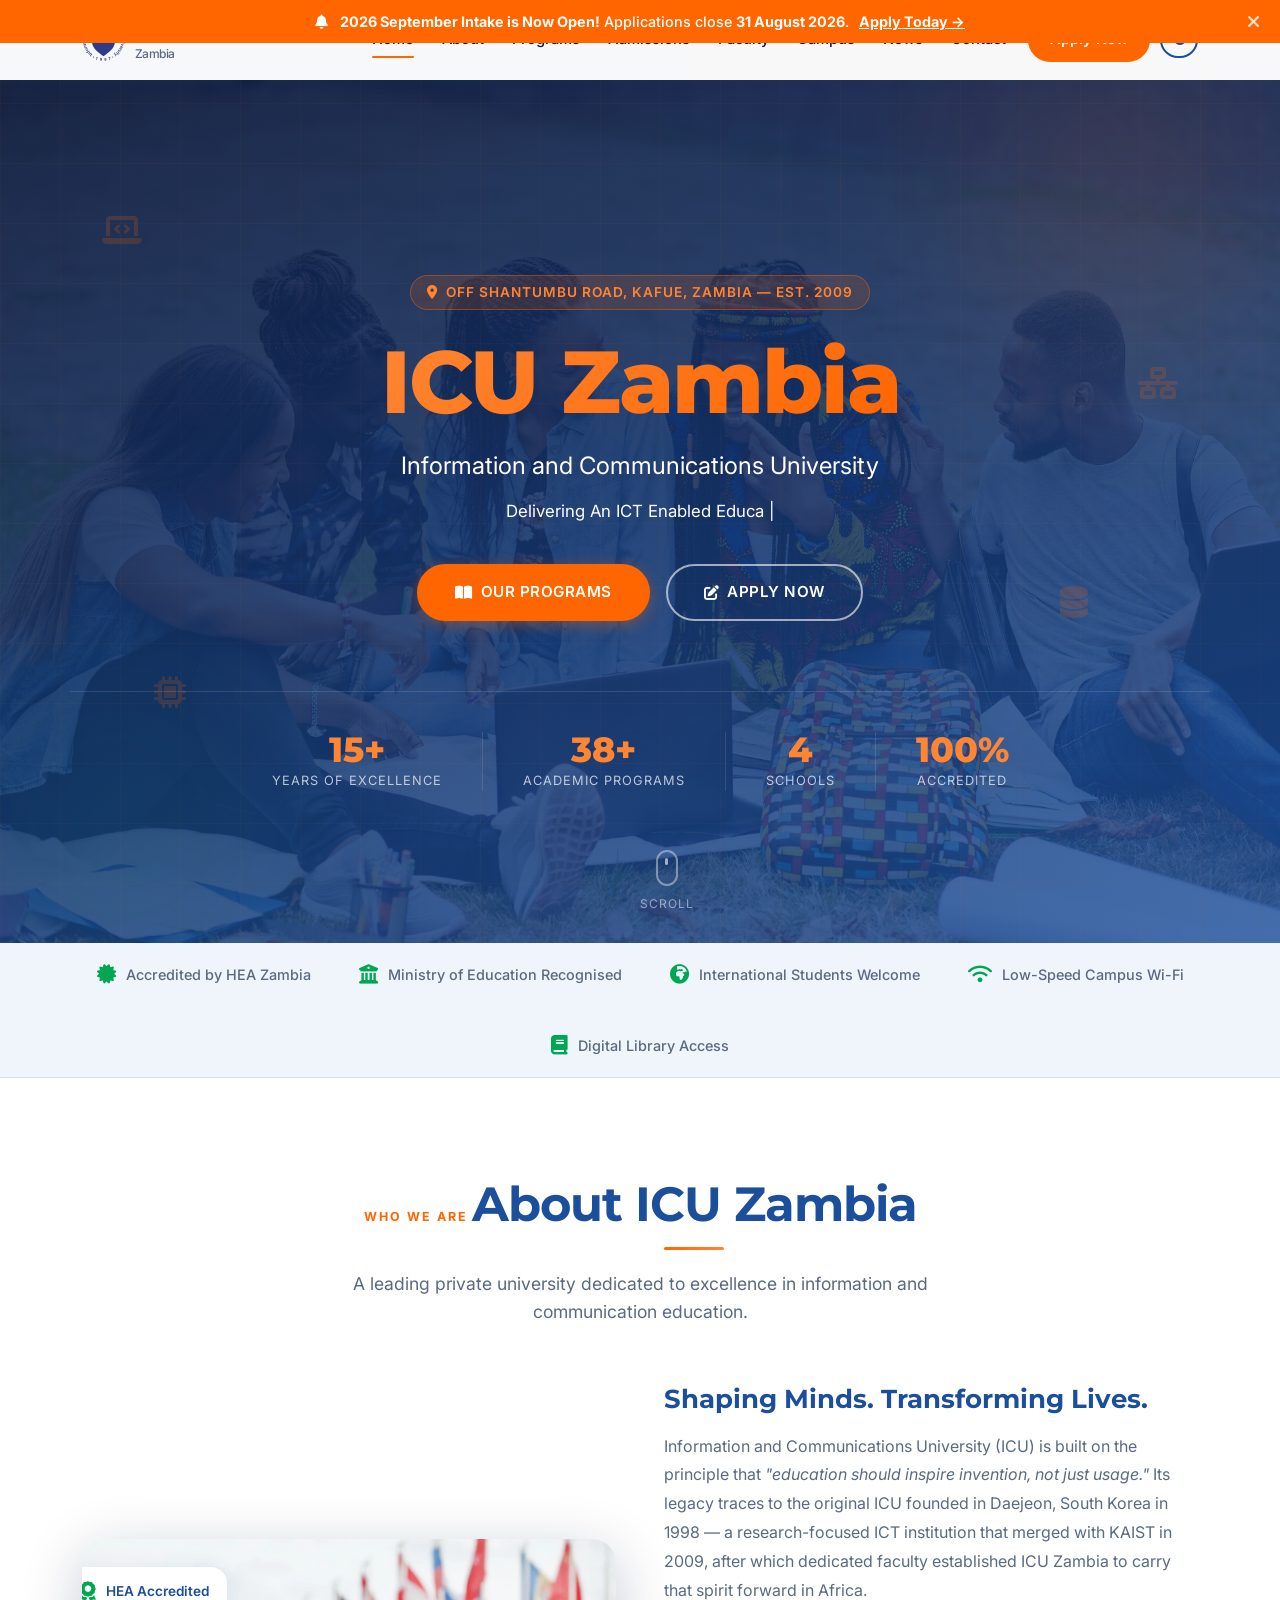
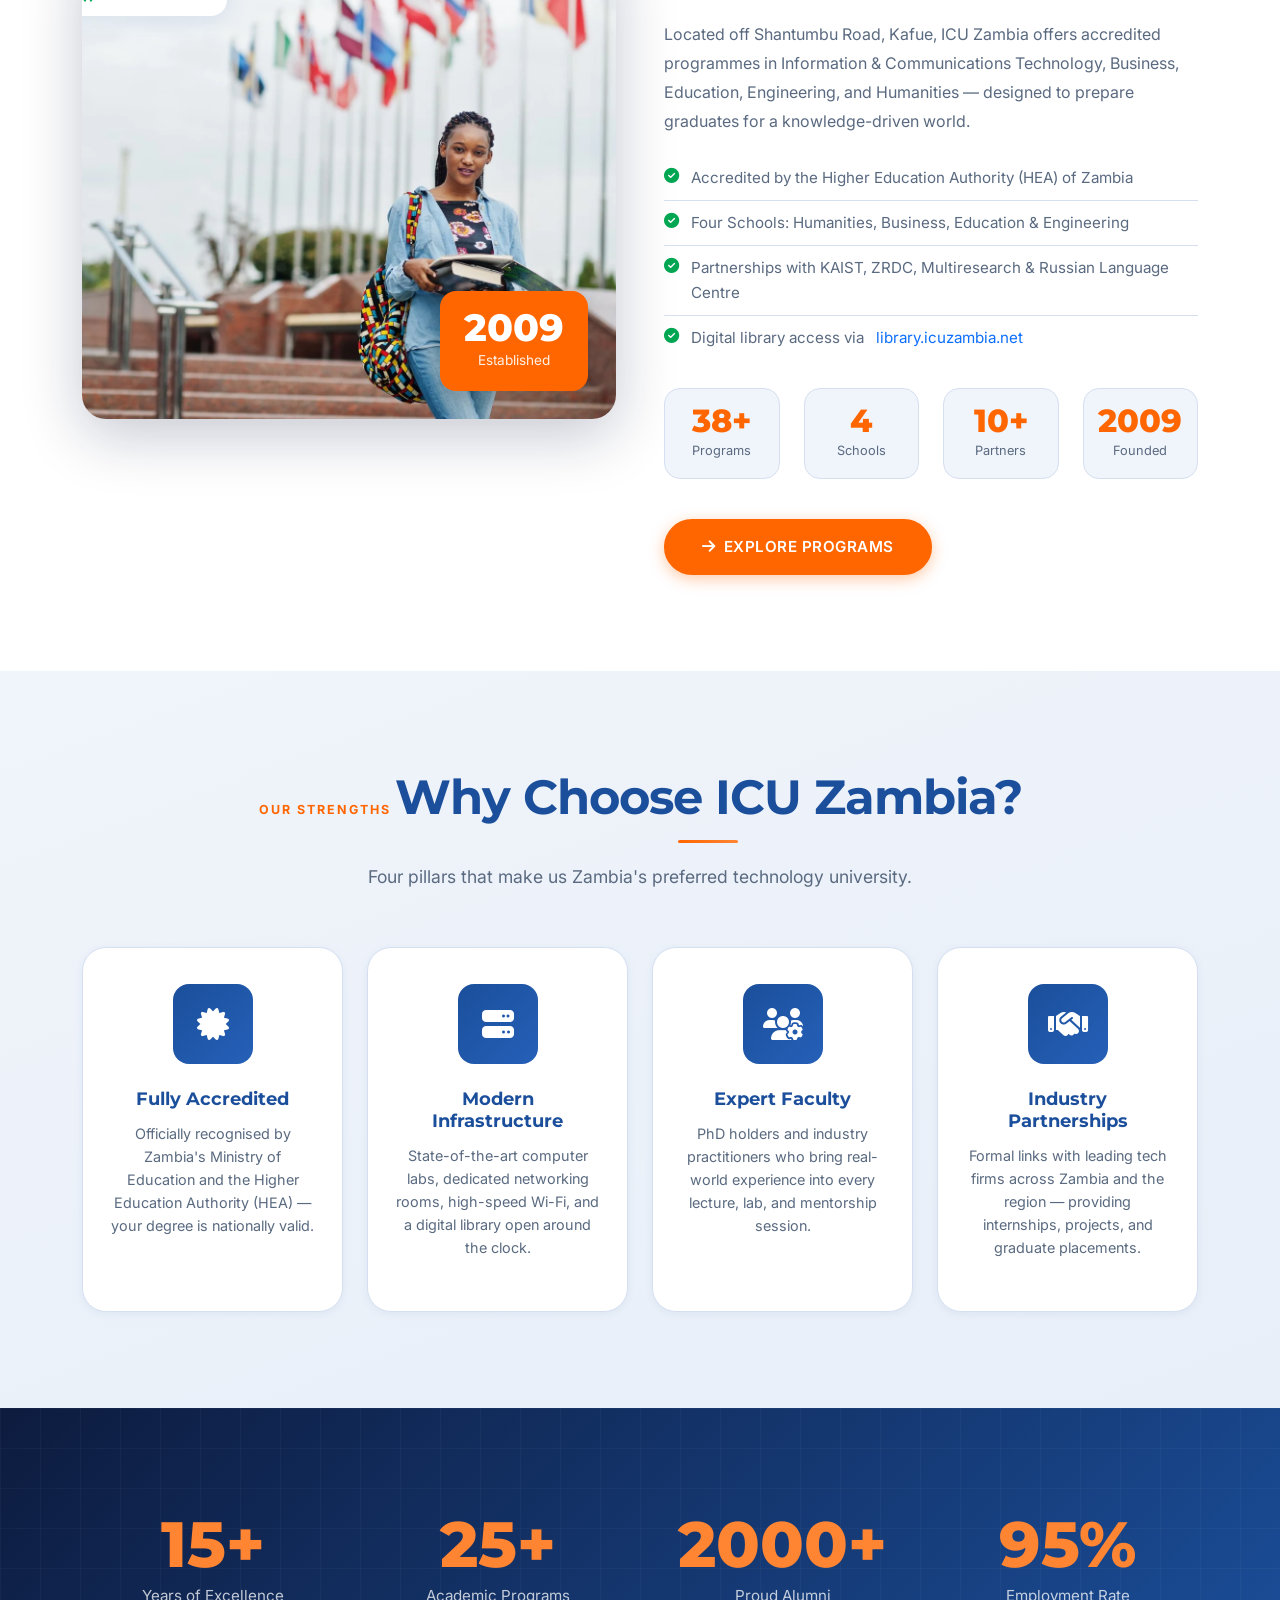
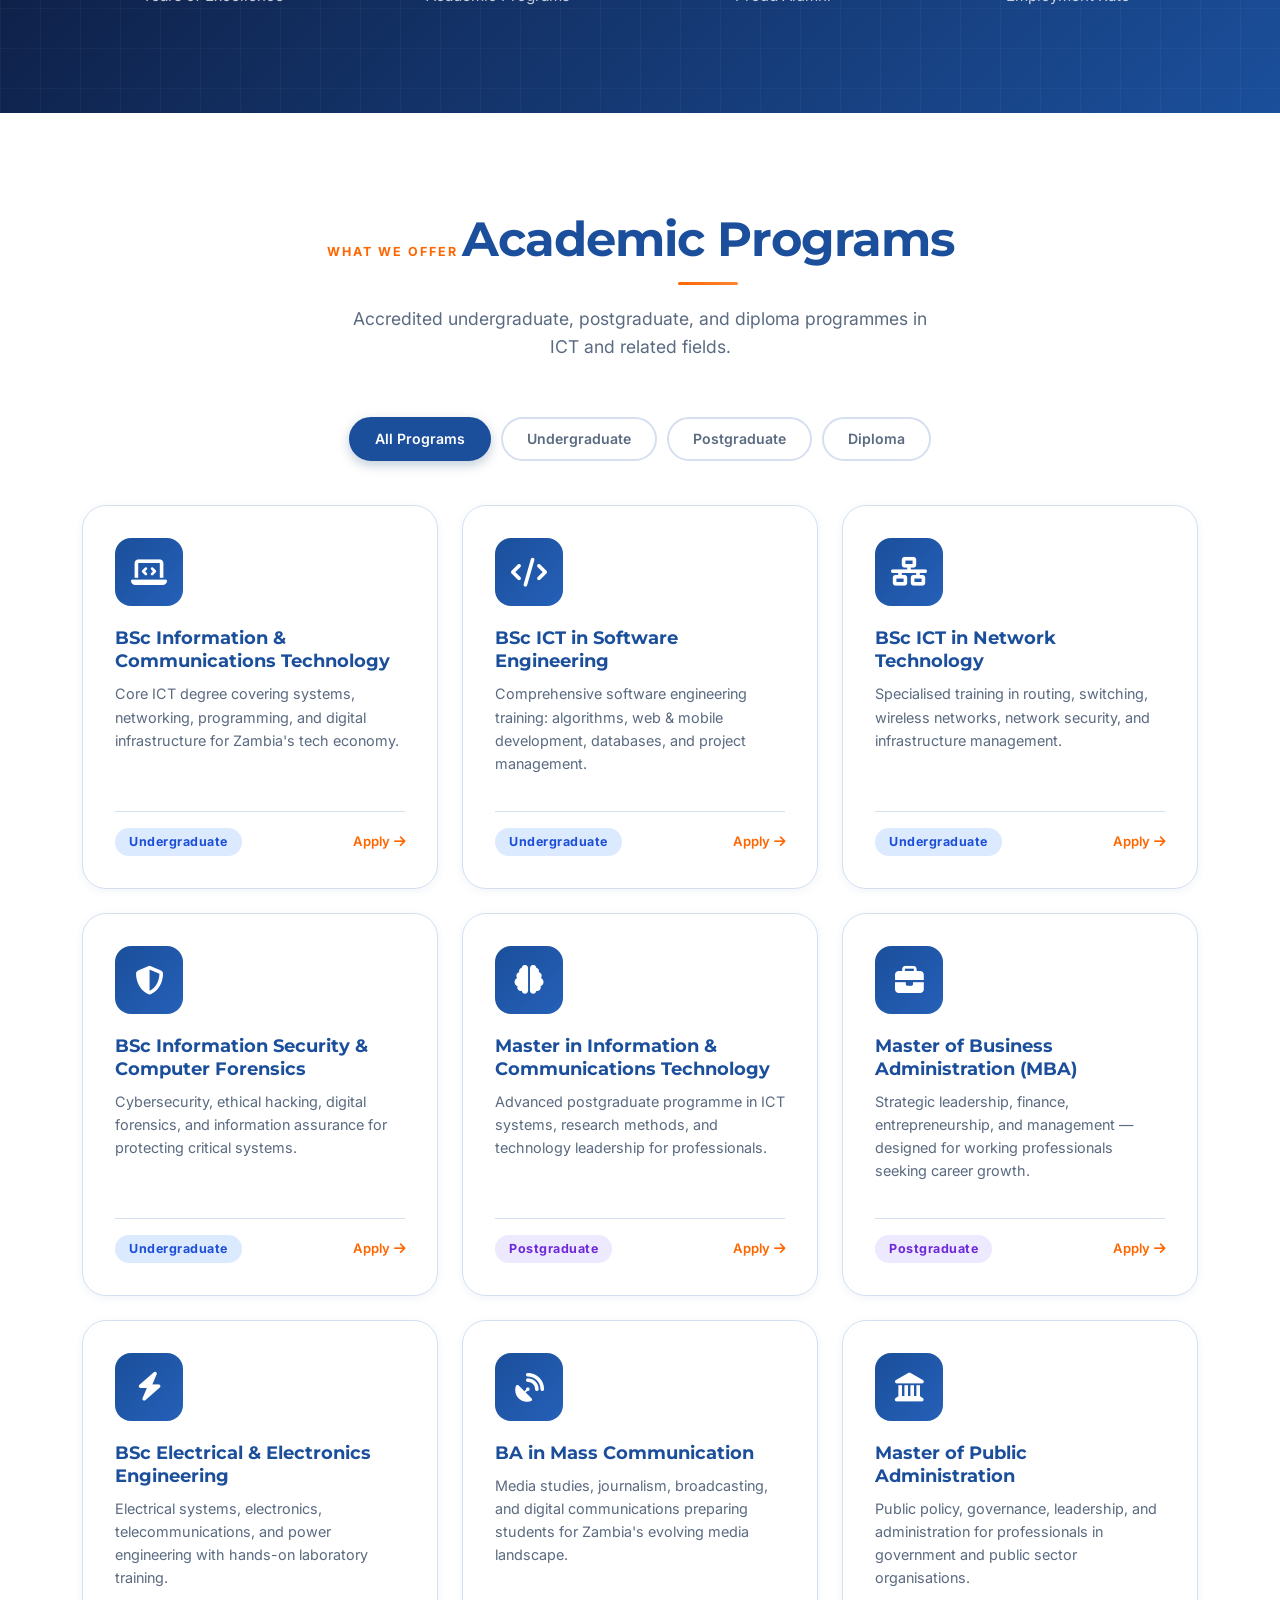
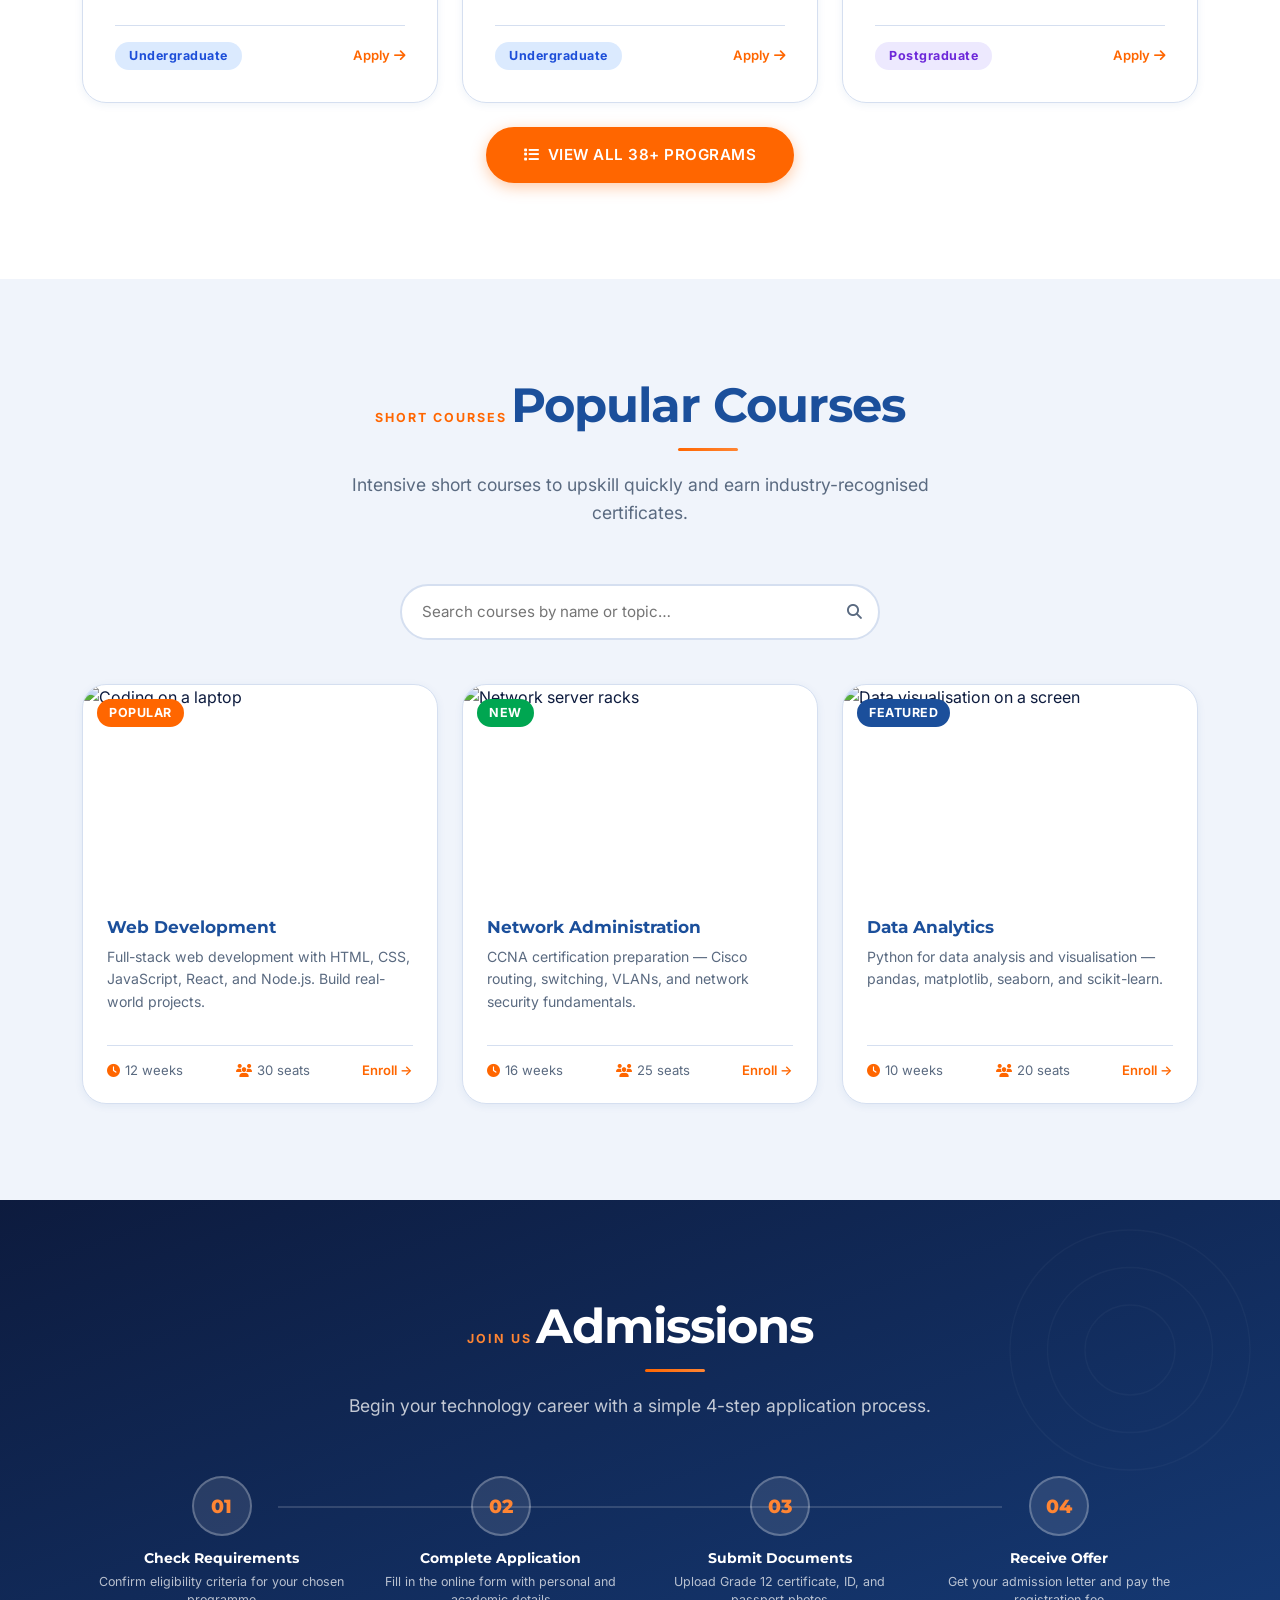
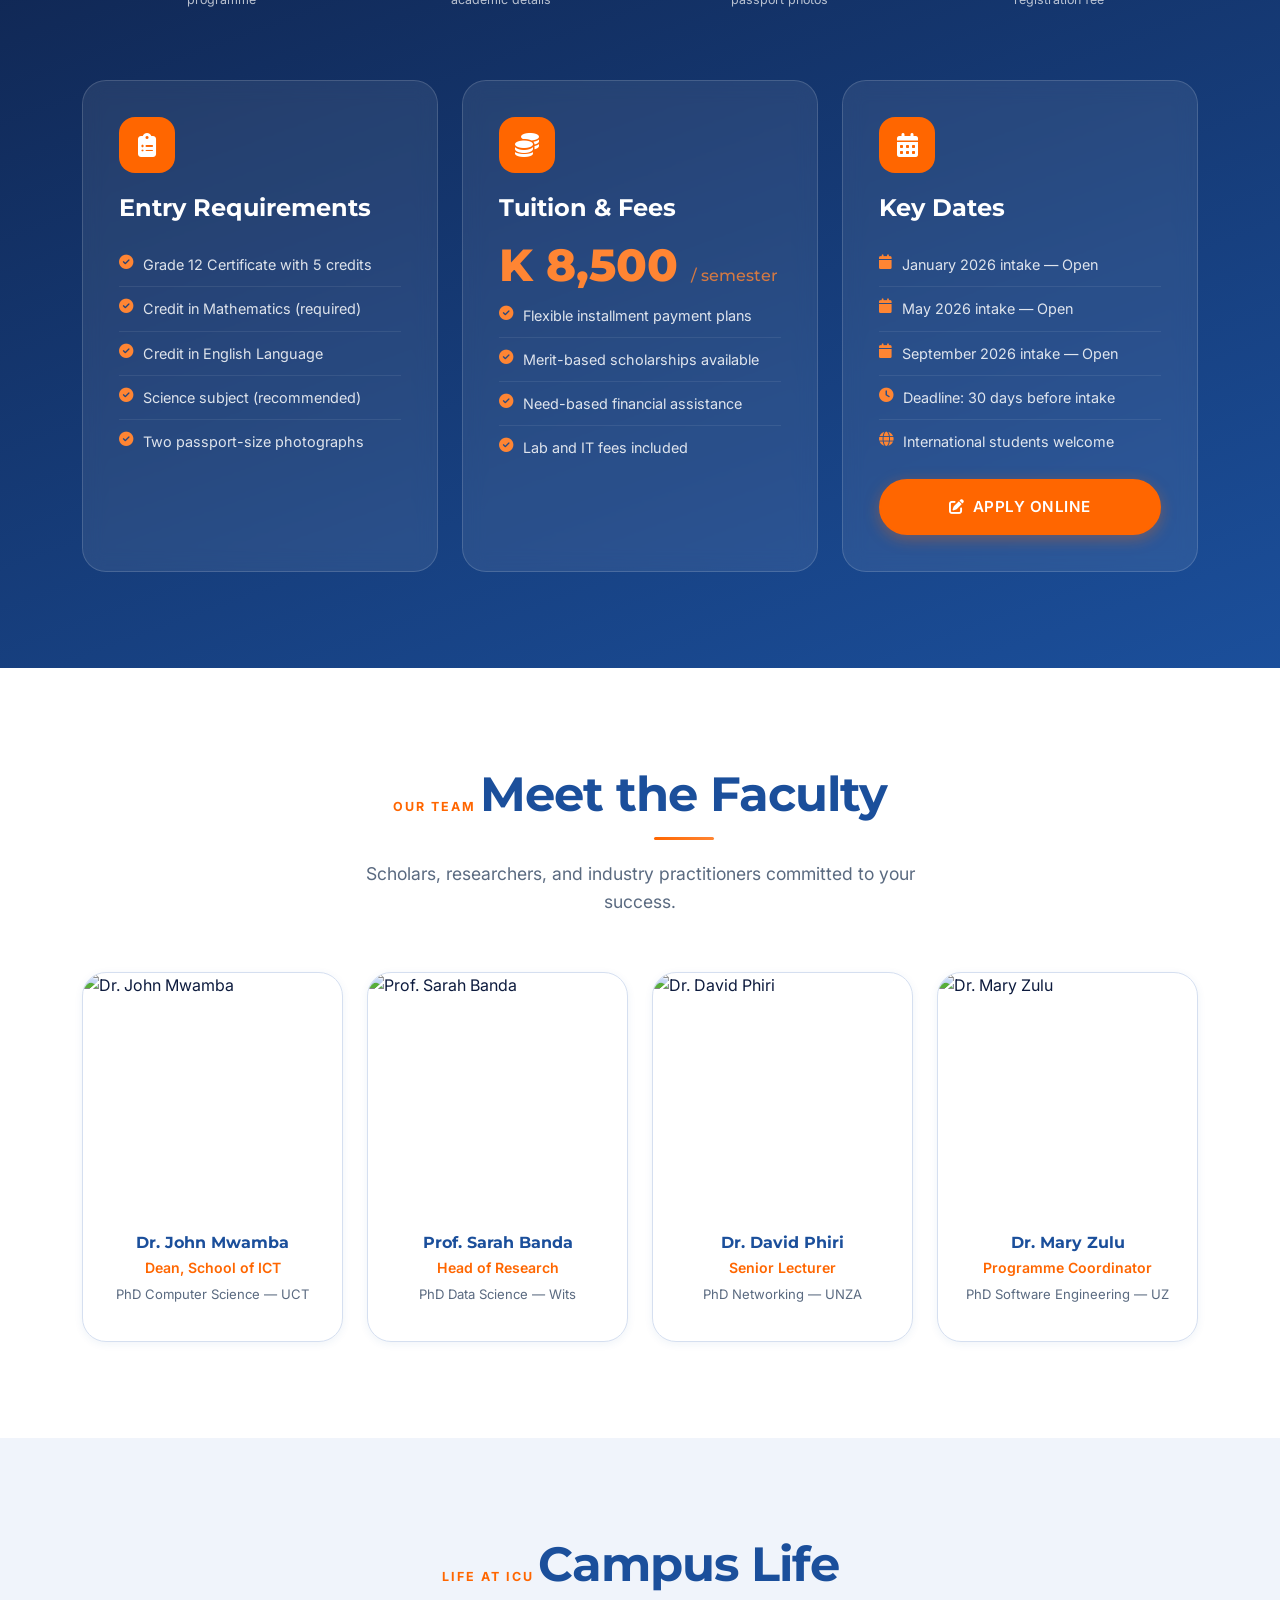
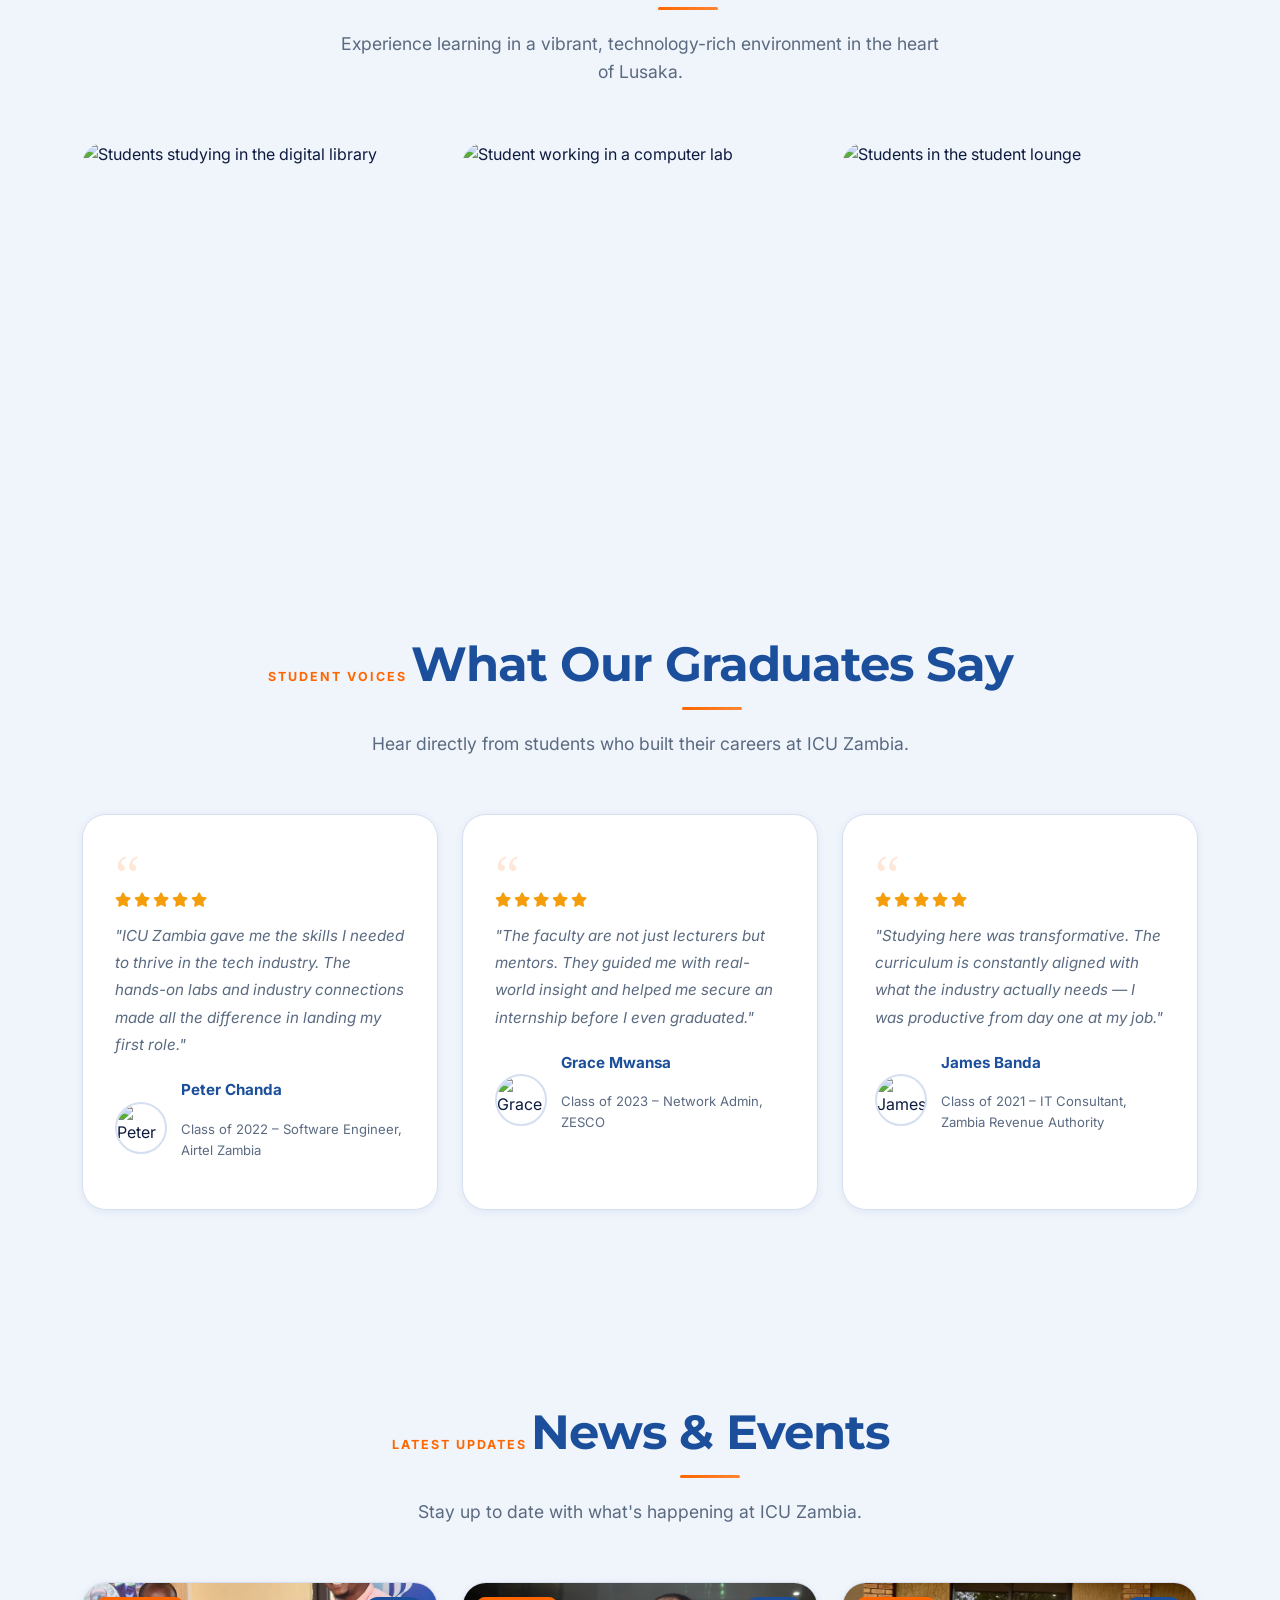
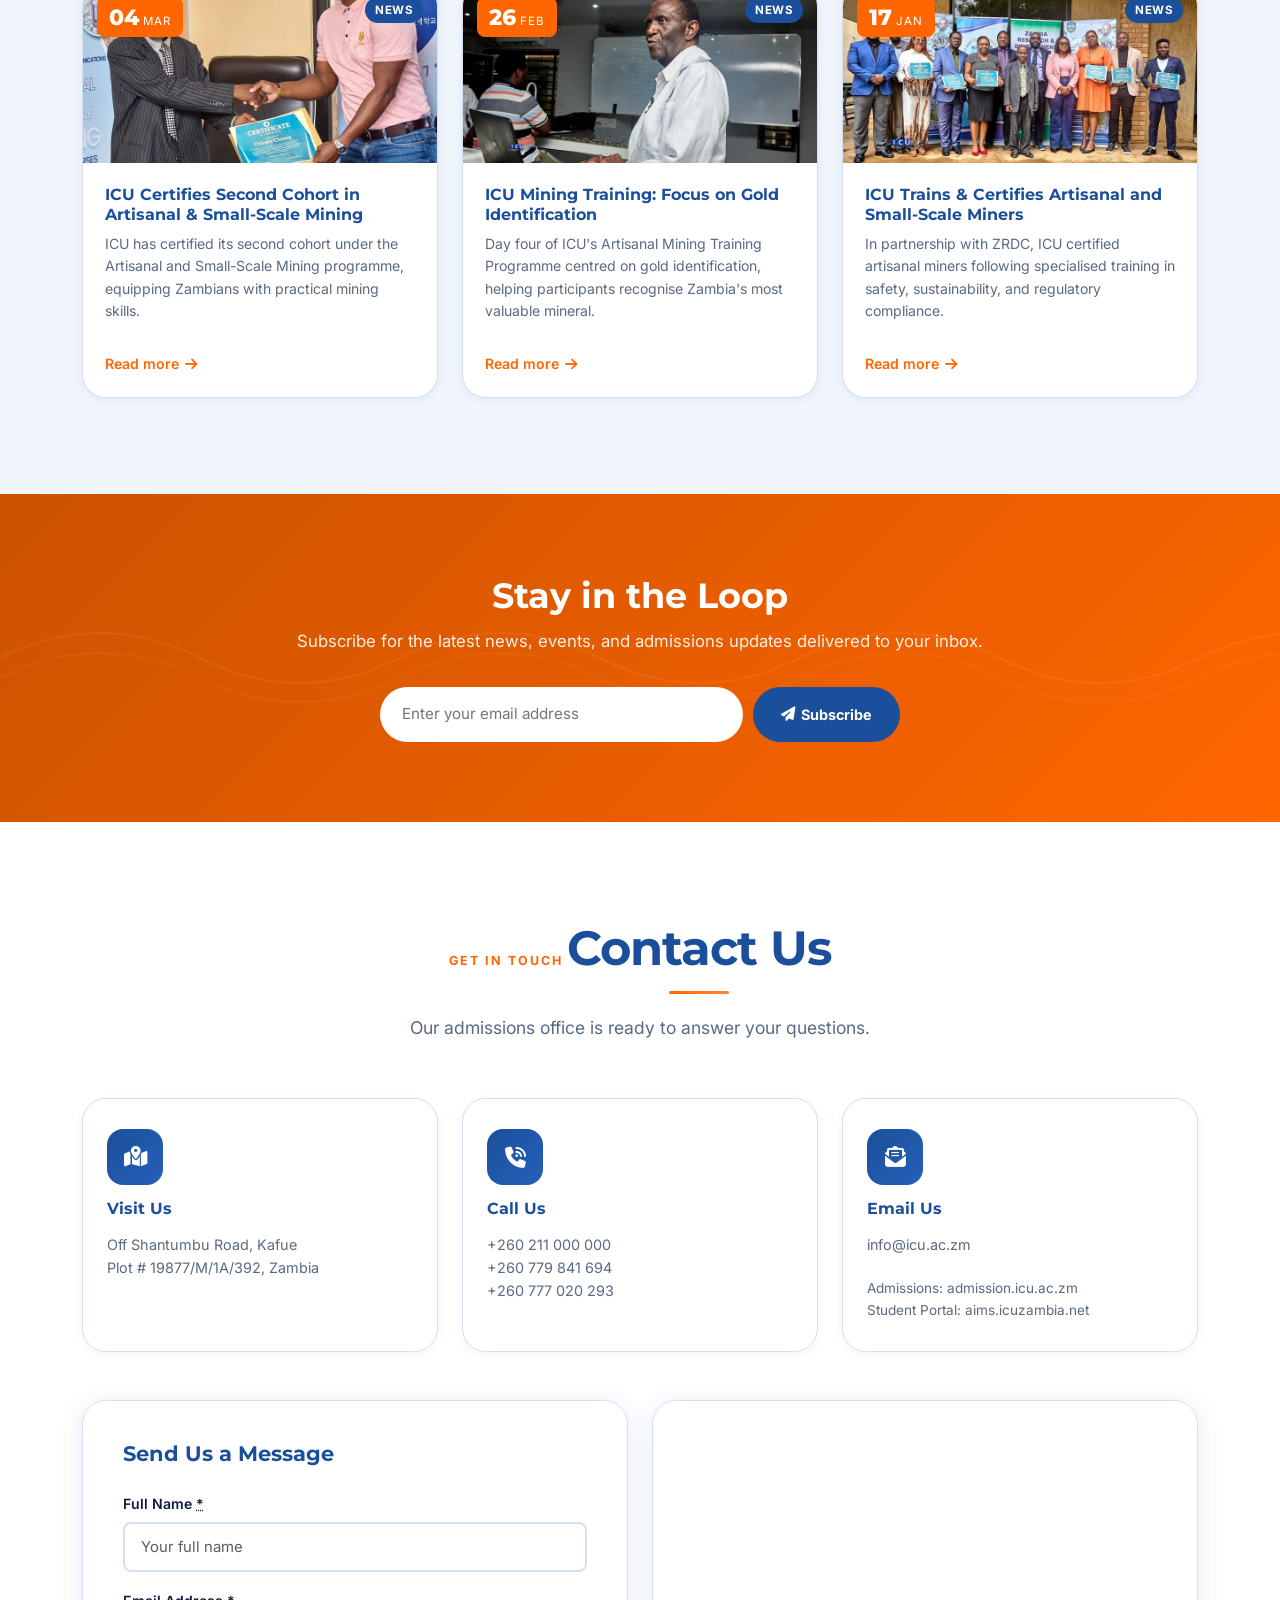
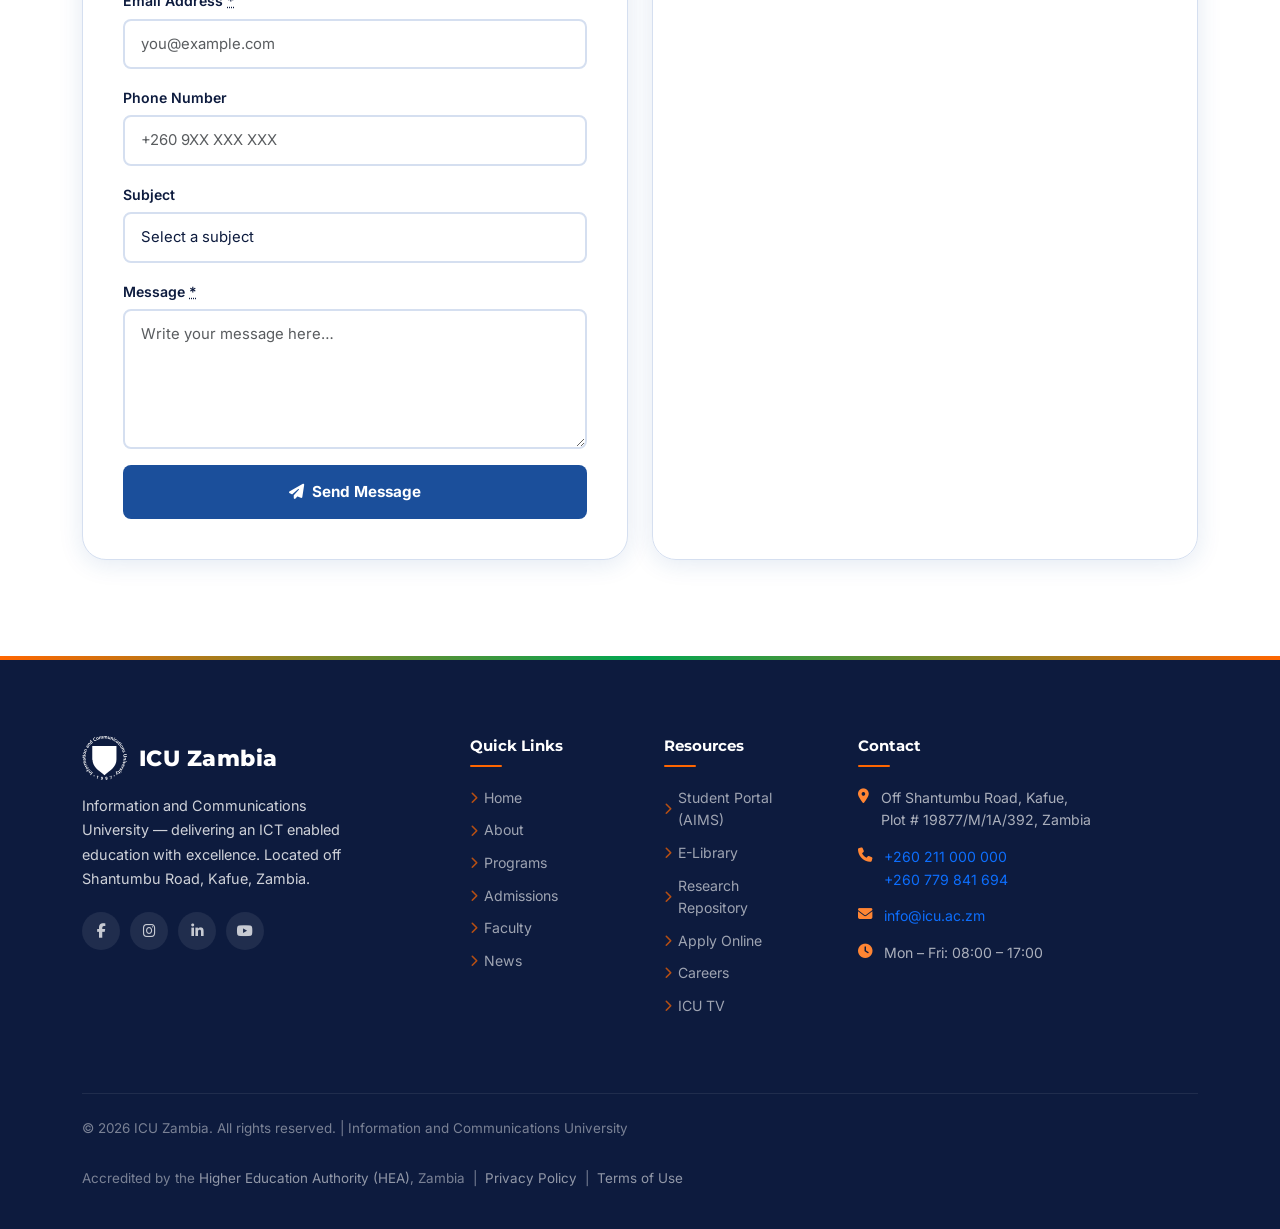
==== commit 27205237: "Add files via upload" ====
--- a/index.html
+++ b/index.html
@@ -3,18 +3,24 @@
 <head>
     <meta charset="UTF-8">
     <meta name="viewport" content="width=device-width, initial-scale=1.0">
-    <meta name="description"  content="Information and Communication University (ICU) Zambia – Lusaka's premier private university for technology and innovation. Accredited by HEA. Apply for 2026 intake.">
-    <meta name="keywords"     content="ICU Zambia, university, Lusaka, computer science, IT, data science, cybersecurity, higher education">
-    <meta name="author"       content="ICU Zambia">
-    <meta name="theme-color"  content="#003366">
+    <meta name="description"  content="Information and Communications University (ICU) Zambia – Delivering An ICT Enabled Education With Excellence. Located in Kafue, Zambia. Apply now for 2026 intake.">
+    <meta name="keywords"     content="ICU Zambia, Information Communications University, Kafue, ICT, software engineering, network technology, higher education Zambia">
+    <meta name="author"       content="Information and Communications University Zambia">
+    <meta name="theme-color"  content="#1b4f9b">
 
     <!-- Open Graph / Social sharing -->
     <meta property="og:type"        content="website">
-    <meta property="og:title"       content="ICU Zambia | Information and Communication University">
-    <meta property="og:description" content="Shaping the future through technology and innovation since 2009. Accredited by HEA, Zambia.">
-    <meta property="og:image"       content="https://images.unsplash.com/photo-1562774053-701939374585?w=1200&q=80">
-
-    <title>ICU Zambia | Information and Communication University</title>
+    <meta property="og:url"         content="https://icu.ac.zm/">
+    <meta property="og:title"       content="ICU Zambia | Information and Communications University">
+    <meta property="og:description" content="Delivering An ICT Enabled Education With Excellence. Zambia's premier ICT university located in Kafue.">
+    <meta property="og:image"       content="images/slide1.webp">
+
+    <title>ICU Zambia | Information and Communications University</title>
+
+    <!-- Favicon & App Icons (official ICU assets) -->
+    <link rel="icon" href="images/favicon.ico" sizes="any">
+    <link rel="icon" href="images/favicon.svg" type="image/svg+xml">
+    <link rel="apple-touch-icon" href="images/apple-touch-icon.png">
 
     <!-- Bootstrap 5.3 -->
     <link href="https://cdn.jsdelivr.net/npm/bootstrap@5.3.2/dist/css/bootstrap.min.css" rel="stylesheet">
@@ -77,10 +83,10 @@
         <div class="container">
             <!-- Brand -->
             <a class="navbar-brand" href="#home" aria-label="ICU Zambia – go to homepage">
-                <span class="brand-icon" aria-hidden="true">
-                    <i class="fas fa-graduation-cap"></i>
+                <img src="images/favicon.svg" alt="ICU Zambia logo" class="brand-logo" aria-hidden="true">
+                <span class="brand-name">
+                    <span class="brand-icu">ICU</span> Zambia
                 </span>
-                ICU Zambia
             </a>
 
             <!-- Mobile toggle -->
@@ -141,7 +147,7 @@
             <!-- Eyebrow label -->
             <div class="hero-eyebrow" data-aos="fade-down">
                 <i class="fas fa-map-marker-alt" aria-hidden="true"></i>
-                Lusaka, Zambia &mdash; Est. 2009
+                Off Shantumbu Road, Kafue, Zambia &mdash; Est. 2009
             </div>
 
             <!-- Main heading -->
@@ -151,21 +157,21 @@
 
             <!-- Subtitle -->
             <p class="hero-subtitle" data-aos="fade-up" data-aos-delay="160">
-                Information and Communication University
+                Information and Communications University
             </p>
 
             <!-- Typewriter tagline -->
             <p class="hero-tagline" data-aos="fade-up" data-aos-delay="240">
-                <span id="heroTagline" aria-live="polite">Shaping the Future Through Technology &amp; Innovation</span>
+                <span id="heroTagline" aria-live="polite">Delivering An ICT Enabled Education With Excellence</span>
                 <span class="cursor" aria-hidden="true" style="animation:pulse 1s infinite;">|</span>
             </p>
 
             <!-- Call-to-action buttons -->
             <div class="hero-ctas" data-aos="fade-up" data-aos-delay="320">
-                <a href="#programs"   class="btn-custom btn-primary-custom">
+                <a href="#programs" class="btn-custom btn-primary-custom">
                     <i class="fas fa-book-open" aria-hidden="true"></i> Our Programs
                 </a>
-                <a href="#admissions" class="btn-custom btn-outline-custom">
+                <a href="https://admission.icu.ac.zm" target="_blank" rel="noopener" class="btn-custom btn-outline-custom">
                     <i class="fas fa-pen-to-square" aria-hidden="true"></i> Apply Now
                 </a>
             </div>
@@ -177,16 +183,16 @@
                     <span class="h-lbl">Years of Excellence</span>
                 </div>
                 <div class="hero-stat" role="listitem">
-                    <span class="h-num">25+</span>
+                    <span class="h-num">38+</span>
                     <span class="h-lbl">Academic Programs</span>
                 </div>
                 <div class="hero-stat" role="listitem">
-                    <span class="h-num">2000+</span>
-                    <span class="h-lbl">Graduates</span>
+                    <span class="h-num">4</span>
+                    <span class="h-lbl">Schools</span>
                 </div>
                 <div class="hero-stat" role="listitem">
-                    <span class="h-num">95%</span>
-                    <span class="h-lbl">Employment Rate</span>
+                    <span class="h-num">100%</span>
+                    <span class="h-lbl">Accredited</span>
                 </div>
             </div>
         </div>
@@ -218,7 +224,7 @@
                 </div>
                 <div class="trust-item">
                     <i class="fas fa-wifi" aria-hidden="true"></i>
-                    <span>High-Speed Campus Wi-Fi</span>
+                    <span>Low-Speed Campus Wi-Fi</span>
                 </div>
                 <div class="trust-item">
                     <i class="fas fa-book" aria-hidden="true"></i>
@@ -243,8 +249,8 @@
                 <!-- Image column -->
                 <div class="col-lg-6" data-aos="fade-right">
                     <div class="about-image-wrap">
-                        <img src="https://images.unsplash.com/photo-1562774053-701939374585?ixlib=rb-4.0.3&auto=format&fit=crop&w=1200&q=80"
-                             alt="ICU Zambia campus, Lusaka" loading="lazy">
+                        <img src="images/girl-standing.webp"
+                             alt="ICU Zambia student on campus, Kafue" loading="lazy">
                         <div class="established-badge" aria-label="Established in 2009">
                             <span class="year">2009</span>
                             <span class="lbl">Established</span>
@@ -258,54 +264,57 @@
 
                 <!-- Text column -->
                 <div class="col-lg-6" data-aos="fade-left">
-                    <h3 class="about-tagline">Leading the Digital Revolution in Zambia</h3>
+                    <h3 class="about-tagline">Shaping Minds. Transforming Lives.</h3>
                     <p class="mb-3" style="color:var(--text-muted);line-height:1.8;">
-                        Information and Communication University (ICU Zambia) is a private higher education institution
-                        located in Lusaka, Zambia. Founded in 2009, ICU Zambia is officially recognised by the
-                        Ministry of Education and the Higher Education Authority (HEA).
+                        Information and Communications University (ICU) is built on the principle that
+                        <em>"education should inspire invention, not just usage."</em> Its legacy traces to the
+                        original ICU founded in Daejeon, South Korea in 1998 — a research-focused ICT institution
+                        that merged with KAIST in 2009, after which dedicated faculty established ICU Zambia to
+                        carry that spirit forward in Africa.
                     </p>
                     <p style="color:var(--text-muted);line-height:1.8;">
-                        We are dedicated to providing quality, industry-aligned education in information and
-                        communication technologies, equipping graduates for leadership in Zambia's digital economy.
+                        Located off Shantumbu Road, Kafue, ICU Zambia offers accredited programmes in
+                        Information &amp; Communications Technology, Business, Education, Engineering, and
+                        Humanities — designed to prepare graduates for a knowledge-driven world.
                     </p>
 
                     <!-- Highlights -->
                     <ul class="about-highlight-list" aria-label="Key highlights">
                         <li>
                             <i class="fas fa-check-circle" aria-hidden="true"></i>
-                            Fully accredited by the Higher Education Authority (HEA) of Zambia
+                            Accredited by the Higher Education Authority (HEA) of Zambia
                         </li>
                         <li>
                             <i class="fas fa-check-circle" aria-hidden="true"></i>
-                            Industry-partnered curriculum updated annually
+                            Four Schools: Humanities, Business, Education &amp; Engineering
                         </li>
                         <li>
                             <i class="fas fa-check-circle" aria-hidden="true"></i>
-                            State-of-the-art computer labs and high-speed campus network
+                            Partnerships with KAIST, ZRDC, Multiresearch &amp; Russian Language Centre
                         </li>
                         <li>
                             <i class="fas fa-check-circle" aria-hidden="true"></i>
-                            95% graduate employment rate within 6 months of completion
+                            Digital library access via <a href="https://library.icuzambia.net" target="_blank" rel="noopener">library.icuzambia.net</a>
                         </li>
                     </ul>
 
                     <!-- Stats -->
                     <div class="about-stats" role="list" aria-label="University statistics">
                         <div class="about-stat-box" role="listitem">
-                            <div class="num">15+</div>
+                            <div class="num">38+</div>
                             <div class="lbl">Programs</div>
                         </div>
                         <div class="about-stat-box" role="listitem">
-                            <div class="num">500+</div>
-                            <div class="lbl">Students</div>
+                            <div class="num">4</div>
+                            <div class="lbl">Schools</div>
                         </div>
                         <div class="about-stat-box" role="listitem">
-                            <div class="num">40+</div>
-                            <div class="lbl">Faculty</div>
+                            <div class="num">10+</div>
+                            <div class="lbl">Partners</div>
                         </div>
                         <div class="about-stat-box" role="listitem">
-                            <div class="num">15</div>
-                            <div class="lbl">Years</div>
+                            <div class="num">2009</div>
+                            <div class="lbl">Founded</div>
                         </div>
                     </div>
 
@@ -425,114 +434,129 @@
 
             <div class="row g-4">
 
-                <!-- Computer Science -->
-                <div class="col-lg-4 col-md-6 prog-col" data-level="undergraduate"
-                     data-aos="fade-up" data-aos-delay="100">
+                <!-- BSc ICT -->
+                <div class="col-lg-4 col-md-6 prog-col" data-level="undergraduate" data-aos="fade-up" data-aos-delay="100">
                     <article class="program-card">
-                        <div class="program-icon" aria-hidden="true">
-                            <i class="fas fa-laptop-code"></i>
-                        </div>
-                        <h4>Computer Science</h4>
-                        <p>Bachelor's degree covering programming, algorithms, software development, and artificial intelligence.</p>
+                        <div class="program-icon" aria-hidden="true"><i class="fas fa-laptop-code"></i></div>
+                        <h4>BSc Information &amp; Communications Technology</h4>
+                        <p>Core ICT degree covering systems, networking, programming, and digital infrastructure for Zambia's tech economy.</p>
                         <div class="program-meta">
                             <span class="program-badge badge-undergraduate">Undergraduate</span>
-                            <a href="#admissions" class="program-link">
-                                Apply <i class="fas fa-arrow-right" aria-hidden="true"></i>
-                            </a>
-                        </div>
-                    </article>
-                </div>
-
-                <!-- Information Technology -->
-                <div class="col-lg-4 col-md-6 prog-col" data-level="undergraduate"
-                     data-aos="fade-up" data-aos-delay="150">
+                            <a href="https://admission.icu.ac.zm" target="_blank" rel="noopener" class="program-link">Apply <i class="fas fa-arrow-right" aria-hidden="true"></i></a>
+                        </div>
+                    </article>
+                </div>
+
+                <!-- Software Engineering -->
+                <div class="col-lg-4 col-md-6 prog-col" data-level="undergraduate" data-aos="fade-up" data-aos-delay="150">
                     <article class="program-card">
-                        <div class="program-icon" aria-hidden="true">
-                            <i class="fas fa-network-wired"></i>
-                        </div>
-                        <h4>Information Technology</h4>
-                        <p>Bachelor's degree in IT covering networking, systems administration, cloud computing, and cybersecurity.</p>
+                        <div class="program-icon" aria-hidden="true"><i class="fas fa-code"></i></div>
+                        <h4>BSc ICT in Software Engineering</h4>
+                        <p>Comprehensive software engineering training: algorithms, web &amp; mobile development, databases, and project management.</p>
                         <div class="program-meta">
                             <span class="program-badge badge-undergraduate">Undergraduate</span>
-                            <a href="#admissions" class="program-link">
-                                Apply <i class="fas fa-arrow-right" aria-hidden="true"></i>
-                            </a>
-                        </div>
-                    </article>
-                </div>
-
-                <!-- Business Information Systems -->
-                <div class="col-lg-4 col-md-6 prog-col" data-level="undergraduate"
-                     data-aos="fade-up" data-aos-delay="200">
+                            <a href="https://admission.icu.ac.zm" target="_blank" rel="noopener" class="program-link">Apply <i class="fas fa-arrow-right" aria-hidden="true"></i></a>
+                        </div>
+                    </article>
+                </div>
+
+                <!-- Network Technology -->
+                <div class="col-lg-4 col-md-6 prog-col" data-level="undergraduate" data-aos="fade-up" data-aos-delay="200">
                     <article class="program-card">
-                        <div class="program-icon" aria-hidden="true">
-                            <i class="fas fa-chart-line"></i>
-                        </div>
-                        <h4>Business Information Systems</h4>
-                        <p>Bridging business management and technology — ERP systems, digital strategy, and analytics.</p>
+                        <div class="program-icon" aria-hidden="true"><i class="fas fa-network-wired"></i></div>
+                        <h4>BSc ICT in Network Technology</h4>
+                        <p>Specialised training in routing, switching, wireless networks, network security, and infrastructure management.</p>
                         <div class="program-meta">
                             <span class="program-badge badge-undergraduate">Undergraduate</span>
-                            <a href="#admissions" class="program-link">
-                                Apply <i class="fas fa-arrow-right" aria-hidden="true"></i>
-                            </a>
-                        </div>
-                    </article>
-                </div>
-
-                <!-- Cybersecurity -->
-                <div class="col-lg-4 col-md-6 prog-col" data-level="postgraduate"
-                     data-aos="fade-up" data-aos-delay="100">
+                            <a href="https://admission.icu.ac.zm" target="_blank" rel="noopener" class="program-link">Apply <i class="fas fa-arrow-right" aria-hidden="true"></i></a>
+                        </div>
+                    </article>
+                </div>
+
+                <!-- Information Security -->
+                <div class="col-lg-4 col-md-6 prog-col" data-level="undergraduate" data-aos="fade-up" data-aos-delay="100">
                     <article class="program-card">
-                        <div class="program-icon" aria-hidden="true">
-                            <i class="fas fa-shield-halved"></i>
-                        </div>
-                        <h4>Cybersecurity</h4>
-                        <p>MSc-level programme in information security, ethical hacking, incident response, and data protection law.</p>
+                        <div class="program-icon" aria-hidden="true"><i class="fas fa-shield-halved"></i></div>
+                        <h4>BSc Information Security &amp; Computer Forensics</h4>
+                        <p>Cybersecurity, ethical hacking, digital forensics, and information assurance for protecting critical systems.</p>
+                        <div class="program-meta">
+                            <span class="program-badge badge-undergraduate">Undergraduate</span>
+                            <a href="https://admission.icu.ac.zm" target="_blank" rel="noopener" class="program-link">Apply <i class="fas fa-arrow-right" aria-hidden="true"></i></a>
+                        </div>
+                    </article>
+                </div>
+
+                <!-- MSc ICT -->
+                <div class="col-lg-4 col-md-6 prog-col" data-level="postgraduate" data-aos="fade-up" data-aos-delay="150">
+                    <article class="program-card">
+                        <div class="program-icon" aria-hidden="true"><i class="fas fa-brain"></i></div>
+                        <h4>Master in Information &amp; Communications Technology</h4>
+                        <p>Advanced postgraduate programme in ICT systems, research methods, and technology leadership for professionals.</p>
                         <div class="program-meta">
                             <span class="program-badge badge-postgraduate">Postgraduate</span>
-                            <a href="#admissions" class="program-link">
-                                Apply <i class="fas fa-arrow-right" aria-hidden="true"></i>
-                            </a>
-                        </div>
-                    </article>
-                </div>
-
-                <!-- Data Science -->
-                <div class="col-lg-4 col-md-6 prog-col" data-level="postgraduate"
-                     data-aos="fade-up" data-aos-delay="150">
+                            <a href="https://admission.icu.ac.zm" target="_blank" rel="noopener" class="program-link">Apply <i class="fas fa-arrow-right" aria-hidden="true"></i></a>
+                        </div>
+                    </article>
+                </div>
+
+                <!-- MBA -->
+                <div class="col-lg-4 col-md-6 prog-col" data-level="postgraduate" data-aos="fade-up" data-aos-delay="200">
                     <article class="program-card">
-                        <div class="program-icon" aria-hidden="true">
-                            <i class="fas fa-brain"></i>
-                        </div>
-                        <h4>Data Science &amp; AI</h4>
-                        <p>Master's programme in machine learning, big data technologies, statistical modelling, and Python analytics.</p>
+                        <div class="program-icon" aria-hidden="true"><i class="fas fa-briefcase"></i></div>
+                        <h4>Master of Business Administration (MBA)</h4>
+                        <p>Strategic leadership, finance, entrepreneurship, and management — designed for working professionals seeking career growth.</p>
                         <div class="program-meta">
                             <span class="program-badge badge-postgraduate">Postgraduate</span>
-                            <a href="#admissions" class="program-link">
-                                Apply <i class="fas fa-arrow-right" aria-hidden="true"></i>
-                            </a>
-                        </div>
-                    </article>
-                </div>
-
-                <!-- Software Engineering Diploma -->
-                <div class="col-lg-4 col-md-6 prog-col" data-level="diploma"
-                     data-aos="fade-up" data-aos-delay="200">
+                            <a href="https://admission.icu.ac.zm" target="_blank" rel="noopener" class="program-link">Apply <i class="fas fa-arrow-right" aria-hidden="true"></i></a>
+                        </div>
+                    </article>
+                </div>
+
+                <!-- Electrical Engineering -->
+                <div class="col-lg-4 col-md-6 prog-col" data-level="undergraduate" data-aos="fade-up" data-aos-delay="100">
                     <article class="program-card">
-                        <div class="program-icon" aria-hidden="true">
-                            <i class="fas fa-mobile-screen-button"></i>
-                        </div>
-                        <h4>Software Engineering</h4>
-                        <p>Advanced Diploma in mobile and web application development using modern frameworks and DevOps practices.</p>
+                        <div class="program-icon" aria-hidden="true"><i class="fas fa-bolt"></i></div>
+                        <h4>BSc Electrical &amp; Electronics Engineering</h4>
+                        <p>Electrical systems, electronics, telecommunications, and power engineering with hands-on laboratory training.</p>
                         <div class="program-meta">
-                            <span class="program-badge badge-diploma">Diploma</span>
-                            <a href="#admissions" class="program-link">
-                                Apply <i class="fas fa-arrow-right" aria-hidden="true"></i>
-                            </a>
-                        </div>
-                    </article>
-                </div>
-
+                            <span class="program-badge badge-undergraduate">Undergraduate</span>
+                            <a href="https://admission.icu.ac.zm" target="_blank" rel="noopener" class="program-link">Apply <i class="fas fa-arrow-right" aria-hidden="true"></i></a>
+                        </div>
+                    </article>
+                </div>
+
+                <!-- Mass Communication -->
+                <div class="col-lg-4 col-md-6 prog-col" data-level="undergraduate" data-aos="fade-up" data-aos-delay="150">
+                    <article class="program-card">
+                        <div class="program-icon" aria-hidden="true"><i class="fas fa-satellite-dish"></i></div>
+                        <h4>BA in Mass Communication</h4>
+                        <p>Media studies, journalism, broadcasting, and digital communications preparing students for Zambia's evolving media landscape.</p>
+                        <div class="program-meta">
+                            <span class="program-badge badge-undergraduate">Undergraduate</span>
+                            <a href="https://admission.icu.ac.zm" target="_blank" rel="noopener" class="program-link">Apply <i class="fas fa-arrow-right" aria-hidden="true"></i></a>
+                        </div>
+                    </article>
+                </div>
+
+                <!-- MPA -->
+                <div class="col-lg-4 col-md-6 prog-col" data-level="postgraduate" data-aos="fade-up" data-aos-delay="200">
+                    <article class="program-card">
+                        <div class="program-icon" aria-hidden="true"><i class="fas fa-landmark"></i></div>
+                        <h4>Master of Public Administration</h4>
+                        <p>Public policy, governance, leadership, and administration for professionals in government and public sector organisations.</p>
+                        <div class="program-meta">
+                            <span class="program-badge badge-postgraduate">Postgraduate</span>
+                            <a href="https://admission.icu.ac.zm" target="_blank" rel="noopener" class="program-link">Apply <i class="fas fa-arrow-right" aria-hidden="true"></i></a>
+                        </div>
+                    </article>
+                </div>
+
+            </div>
+
+            <div class="text-center mt-4" data-aos="fade-up">
+                <a href="https://icu.ac.zm/academics/undergraduate" target="_blank" rel="noopener" class="btn-custom btn-primary-custom">
+                    <i class="fas fa-list" aria-hidden="true"></i> View All 38+ Programs
+                </a>
             </div>
         </div>
     </section>
@@ -971,18 +995,18 @@
                 <div class="col-md-4" data-aos="fade-up" data-aos-delay="100">
                     <article class="news-card">
                         <div class="news-img">
-                            <img src="https://images.unsplash.com/photo-1540575467063-178a50c2df87?ixlib=rb-4.0.3&auto=format&fit=crop&w=800&q=80"
-                                 alt="Tech Career Fair event" loading="lazy">
-                            <div class="news-date-badge" aria-label="March 15">
-                                <span class="day">15</span>
+                            <img src="images/news1.webp"
+                                 alt="ICU certifies second cohort in artisanal and small-scale mining" loading="lazy">
+                            <div class="news-date-badge" aria-label="March 4">
+                                <span class="day">04</span>
                                 <span class="month">MAR</span>
                             </div>
-                            <span class="news-category">Event</span>
+                            <span class="news-category">News</span>
                         </div>
                         <div class="news-body">
-                            <h5>Tech Career Fair 2026</h5>
-                            <p>Meet top employers from Zambia's technology sector and explore graduate and internship opportunities.</p>
-                            <a href="#" class="news-read-more">
+                            <h5>ICU Certifies Second Cohort in Artisanal &amp; Small-Scale Mining</h5>
+                            <p>ICU has certified its second cohort under the Artisanal and Small-Scale Mining programme, equipping Zambians with practical mining skills.</p>
+                            <a href="https://icu.ac.zm/news/icu-certifies-second-cohort-in-artisanal-and-small-scale-mining" target="_blank" rel="noopener" class="news-read-more">
                                 Read more <i class="fas fa-arrow-right" aria-hidden="true"></i>
                             </a>
                         </div>
@@ -992,18 +1016,18 @@
                 <div class="col-md-4" data-aos="fade-up" data-aos-delay="200">
                     <article class="news-card">
                         <div class="news-img">
-                            <img src="https://images.unsplash.com/photo-1504384308090-c894fdcc538d?ixlib=rb-4.0.3&auto=format&fit=crop&w=800&q=80"
-                                 alt="Hackathon coding event" loading="lazy">
-                            <div class="news-date-badge" aria-label="March 22">
-                                <span class="day">22</span>
-                                <span class="month">MAR</span>
-                            </div>
-                            <span class="news-category">Competition</span>
+                            <img src="images/news2.webp"
+                                 alt="ICU artisanal mining training enters day four with focus on gold identification" loading="lazy">
+                            <div class="news-date-badge" aria-label="February 26">
+                                <span class="day">26</span>
+                                <span class="month">FEB</span>
+                            </div>
+                            <span class="news-category">News</span>
                         </div>
                         <div class="news-body">
-                            <h5>ICU Hackathon 2026</h5>
-                            <p>24-hour coding competition with K50,000 in prizes and mentorship from industry leaders.</p>
-                            <a href="#" class="news-read-more">
+                            <h5>ICU Mining Training: Focus on Gold Identification</h5>
+                            <p>Day four of ICU's Artisanal Mining Training Programme centred on gold identification, helping participants recognise Zambia's most valuable mineral.</p>
+                            <a href="https://icu.ac.zm/news/icu-artisanal-mining-training-enters-day-four-with-focus-on-gold-identification" target="_blank" rel="noopener" class="news-read-more">
                                 Read more <i class="fas fa-arrow-right" aria-hidden="true"></i>
                             </a>
                         </div>
@@ -1013,18 +1037,18 @@
                 <div class="col-md-4" data-aos="fade-up" data-aos-delay="300">
                     <article class="news-card">
                         <div class="news-img">
-                            <img src="https://images.unsplash.com/photo-1523580494863-6f3031224c94?ixlib=rb-4.0.3&auto=format&fit=crop&w=800&q=80"
-                                 alt="Open Day campus tour" loading="lazy">
-                            <div class="news-date-badge" aria-label="April 5">
-                                <span class="day">05</span>
-                                <span class="month">APR</span>
-                            </div>
-                            <span class="news-category">Open Day</span>
+                            <img src="images/news3.webp"
+                                 alt="ICU trains and certifies artisanal and small-scale miners" loading="lazy">
+                            <div class="news-date-badge" aria-label="January 17">
+                                <span class="day">17</span>
+                                <span class="month">JAN</span>
+                            </div>
+                            <span class="news-category">News</span>
                         </div>
                         <div class="news-body">
-                            <h5>Campus Open Day</h5>
-                            <p>Tour the campus, attend sample lectures, meet faculty, and learn more about our programmes first-hand.</p>
-                            <a href="#" class="news-read-more">
+                            <h5>ICU Trains &amp; Certifies Artisanal and Small-Scale Miners</h5>
+                            <p>In partnership with ZRDC, ICU certified artisanal miners following specialised training in safety, sustainability, and regulatory compliance.</p>
+                            <a href="https://icu.ac.zm/news/icu-trains-and-certifies-artisanal-and-small-scale-miners" target="_blank" rel="noopener" class="news-read-more">
                                 Read more <i class="fas fa-arrow-right" aria-hidden="true"></i>
                             </a>
                         </div>
@@ -1077,8 +1101,8 @@
                         </div>
                         <h5>Visit Us</h5>
                         <address>
-                            Great East Road, Plot 1234<br>
-                            Lusaka, Zambia
+                            Off Shantumbu Road, Kafue<br>
+                            Plot&nbsp;#&nbsp;19877/M/1A/392, Zambia
                         </address>
                     </div>
                 </div>
@@ -1089,8 +1113,9 @@
                         </div>
                         <h5>Call Us</h5>
                         <p>
-                            <a href="tel:+260211123456">+260 211 123 456</a><br>
-                            <a href="tel:+260977123456">+260 977 123 456</a>
+                            <a href="tel:+260211000000">+260 211 000 000</a><br>
+                            <a href="tel:+260779841694">+260 779 841 694</a><br>
+                            <a href="tel:+260777020293">+260 777 020 293</a>
                         </p>
                     </div>
                 </div>
@@ -1101,8 +1126,11 @@
                         </div>
                         <h5>Email Us</h5>
                         <p>
-                            <a href="mailto:info@icuzambia.net">info@icuzambia.net</a><br>
-                            <a href="mailto:admissions@icuzambia.net">admissions@icuzambia.net</a>
+                            <a href="mailto:info@icu.ac.zm">info@icu.ac.zm</a>
+                        </p>
+                        <p class="mt-2" style="font-size:0.85rem;color:var(--text-muted);">
+                            Admissions: <a href="https://admission.icu.ac.zm" target="_blank" rel="noopener">admission.icu.ac.zm</a><br>
+                            Student Portal: <a href="https://aims.icuzambia.net" target="_blank" rel="noopener">aims.icuzambia.net</a>
                         </p>
                     </div>
                 </div>
@@ -1181,8 +1209,8 @@
                 <div class="col-md-6" data-aos="fade-left">
                     <div class="map-wrap">
                         <iframe
-                            title="ICU Zambia location map – Great East Road, Lusaka"
-                            src="https://www.google.com/maps/embed?pb=!1m18!1m12!1m3!1d123456.789012345!2d28.283333!3d-15.416667!2m3!1f0!2f0!3f0!3m2!1i1024!2i768!4f13.1!3m3!1m2!1s0x0%3A0x0!2zMTXCsDI1JzAwLjAiUyAyOMKwMTcnMDAuMCJF!5e0!3m2!1sen!2szm!4v1234567890"
+                            title="ICU Zambia location map – Off Shantumbu Road, Kafue"
+                            src="https://www.google.com/maps/embed?pb=!1m18!1m12!1m3!1d30728.123456789!2d28.1833!3d-15.7667!2m3!1f0!2f0!3f0!3m2!1i1024!2i768!4f13.1!3m3!1m2!1s0x19408b6f3d3eca73%3A0x0!2sKafue%2C+Zambia!5e0!3m2!1sen!2szm!4v1700000000000"
                             allowfullscreen
                             loading="lazy"
                             referrerpolicy="no-referrer-when-downgrade">
@@ -1205,29 +1233,26 @@
                 <!-- Brand column -->
                 <div class="col-lg-4">
                     <div class="footer-brand">
-                        <h4>
-                            <span aria-hidden="true"><i class="fas fa-graduation-cap"></i></span>
-                            ICU Zambia
-                        </h4>
+                        <div class="footer-logo-wrap">
+                            <img src="images/favicon.svg" alt="ICU Zambia logo" class="footer-logo">
+                            <h4>ICU Zambia</h4>
+                        </div>
                         <p>
-                            Information and Communication University — shaping Africa's digital future
-                            through quality education, research, and innovation since 2009.
+                            Information and Communications University — delivering an ICT enabled education
+                            with excellence. Located off Shantumbu Road, Kafue, Zambia.
                         </p>
                     </div>
                     <nav class="footer-social" aria-label="Social media">
-                        <a href="#" aria-label="Follow ICU Zambia on Facebook">
+                        <a href="http://facebook.com/icuzambia" target="_blank" rel="noopener" aria-label="Follow ICU Zambia on Facebook">
                             <i class="fab fa-facebook-f" aria-hidden="true"></i>
                         </a>
-                        <a href="#" aria-label="Follow ICU Zambia on Twitter / X">
-                            <i class="fab fa-twitter" aria-hidden="true"></i>
-                        </a>
-                        <a href="#" aria-label="Follow ICU Zambia on Instagram">
+                        <a href="https://www.instagram.com/icuzambia" target="_blank" rel="noopener" aria-label="Follow ICU Zambia on Instagram">
                             <i class="fab fa-instagram" aria-hidden="true"></i>
                         </a>
-                        <a href="#" aria-label="Connect with ICU Zambia on LinkedIn">
+                        <a href="https://www.linkedin.com/school/icuzambia" target="_blank" rel="noopener" aria-label="Connect with ICU Zambia on LinkedIn">
                             <i class="fab fa-linkedin-in" aria-hidden="true"></i>
                         </a>
-                        <a href="#" aria-label="Watch ICU Zambia on YouTube">
+                        <a href="https://www.youtube.com/@icutvzm" target="_blank" rel="noopener" aria-label="Watch ICU Zambia on YouTube">
                             <i class="fab fa-youtube" aria-hidden="true"></i>
                         </a>
                     </nav>
@@ -1250,12 +1275,12 @@
                 <div class="col-lg-2 col-md-4 footer-col">
                     <h6>Resources</h6>
                     <ul class="footer-links">
-                        <li><a href="#"><i class="fas fa-chevron-right" aria-hidden="true"></i> Student Portal</a></li>
-                        <li><a href="#"><i class="fas fa-chevron-right" aria-hidden="true"></i> E-Library</a></li>
-                        <li><a href="#"><i class="fas fa-chevron-right" aria-hidden="true"></i> Academic Calendar</a></li>
-                        <li><a href="#"><i class="fas fa-chevron-right" aria-hidden="true"></i> Downloads</a></li>
-                        <li><a href="#"><i class="fas fa-chevron-right" aria-hidden="true"></i> FAQs</a></li>
-                        <li><a href="#"><i class="fas fa-chevron-right" aria-hidden="true"></i> Research</a></li>
+                        <li><a href="https://aims.icuzambia.net" target="_blank" rel="noopener"><i class="fas fa-chevron-right" aria-hidden="true"></i> Student Portal (AIMS)</a></li>
+                        <li><a href="https://library.icuzambia.net" target="_blank" rel="noopener"><i class="fas fa-chevron-right" aria-hidden="true"></i> E-Library</a></li>
+                        <li><a href="https://research.icu.ac.zm" target="_blank" rel="noopener"><i class="fas fa-chevron-right" aria-hidden="true"></i> Research Repository</a></li>
+                        <li><a href="https://admission.icu.ac.zm" target="_blank" rel="noopener"><i class="fas fa-chevron-right" aria-hidden="true"></i> Apply Online</a></li>
+                        <li><a href="https://workspace.icu.ac.zm" target="_blank" rel="noopener"><i class="fas fa-chevron-right" aria-hidden="true"></i> Careers</a></li>
+                        <li><a href="https://icutvzm.com" target="_blank" rel="noopener"><i class="fas fa-chevron-right" aria-hidden="true"></i> ICU TV</a></li>
                     </ul>
                 </div>
 
@@ -1264,15 +1289,18 @@
                     <h6>Contact</h6>
                     <div class="footer-contact-item">
                         <i class="fas fa-map-marker-alt" aria-hidden="true"></i>
-                        <span>Great East Road, Plot 1234, Lusaka, Zambia</span>
+                        <span>Off Shantumbu Road, Kafue, Plot&nbsp;#&nbsp;19877/M/1A/392, Zambia</span>
                     </div>
                     <div class="footer-contact-item">
                         <i class="fas fa-phone" aria-hidden="true"></i>
-                        <a href="tel:+260211123456">+260 211 123 456</a>
+                        <span>
+                            <a href="tel:+260211000000">+260 211 000 000</a><br>
+                            <a href="tel:+260779841694">+260 779 841 694</a>
+                        </span>
                     </div>
                     <div class="footer-contact-item">
                         <i class="fas fa-envelope" aria-hidden="true"></i>
-                        <a href="mailto:info@icuzambia.net">info@icuzambia.net</a>
+                        <a href="mailto:info@icu.ac.zm">info@icu.ac.zm</a>
                     </div>
                     <div class="footer-contact-item">
                         <i class="fas fa-clock" aria-hidden="true"></i>
@@ -1284,11 +1312,11 @@
 
             <!-- Bottom bar -->
             <div class="footer-bottom">
-                <p>&copy; <span id="footerYear"></span> ICU Zambia. All rights reserved. | Information and Communication University</p>
+                <p>&copy; <span id="footerYear"></span> ICU Zambia. All rights reserved. | Information and Communications University</p>
                 <p>
-                    Accredited by the <a href="#">Higher Education Authority (HEA)</a>, Zambia &nbsp;|&nbsp;
-                    <a href="#">Privacy Policy</a> &nbsp;|&nbsp;
-                    <a href="#">Terms of Use</a>
+                    Accredited by the <a href="https://hea.ac.zm" target="_blank" rel="noopener">Higher Education Authority (HEA)</a>, Zambia &nbsp;|&nbsp;
+                    <a href="https://icu.ac.zm/privacy" target="_blank" rel="noopener">Privacy Policy</a> &nbsp;|&nbsp;
+                    <a href="https://icu.ac.zm/terms" target="_blank" rel="noopener">Terms of Use</a>
                 </p>
             </div>
         </div>
--- a/css/style.css
+++ b/css/style.css
@@ -35,11 +35,13 @@
    1. CSS VARIABLES & DESIGN TOKENS
    ============================================= */
 :root {
-    /* Brand palette */
-    --primary:          #003366;   /* Deep Blue  */
-    --primary-light:    #0050a0;
-    --primary-dark:     #001a33;
-    --secondary:        #FF6600;   /* Orange     */
+    /* ── Official ICU Brand Colours ────────────────────────────────
+       Primary Blue  #1b4f9b   Dark Navy   #0d1b3e   White  #ffffff
+       ────────────────────────────────────────────────────────────── */
+    --primary:          #1b4f9b;   /* ICU Blue   */
+    --primary-light:    #2560b8;   /* Lighter Blue */
+    --primary-dark:     #0d1b3e;   /* ICU Dark Navy */
+    --secondary:        #FF6600;   /* Orange CTA */
     --secondary-light:  #ff8533;
     --secondary-dark:   #cc5200;
     --accent:           #00A651;   /* Green      */
@@ -47,11 +49,11 @@
 
     /* Surface & text */
     --surface:          #ffffff;
-    --surface-alt:      #f4f7fc;
-    --surface-dark:     #e9eef5;
-    --text:             #1a2332;
-    --text-muted:       #6b7280;
-    --border:           #e2e8f0;
+    --surface-alt:      #f0f4fb;
+    --surface-dark:     #e2eaf5;
+    --text:             #0d1b3e;
+    --text-muted:       #5a6a80;
+    --border:           #d5dff0;
 
     /* Design tokens */
     --radius-xs:  4px;
@@ -60,10 +62,10 @@
     --radius-lg:  24px;
     --radius-xl:  40px;
 
-    --shadow-sm:     0 2px 8px rgba(0, 51, 102, 0.06);
-    --shadow-md:     0 4px 24px rgba(0, 51, 102, 0.10);
-    --shadow-lg:     0 8px 40px rgba(0, 51, 102, 0.15);
-    --shadow-xl:     0 16px 60px rgba(0, 51, 102, 0.20);
+    --shadow-sm:     0 2px 8px rgba(27, 79, 155, 0.07);
+    --shadow-md:     0 4px 24px rgba(27, 79, 155, 0.12);
+    --shadow-lg:     0 8px 40px rgba(13, 27, 62, 0.18);
+    --shadow-xl:     0 16px 60px rgba(13, 27, 62, 0.24);
     --shadow-orange: 0 8px 30px rgba(255, 102, 0, 0.25);
 
     --transition:      all 0.3s cubic-bezier(0.4, 0, 0.2, 1);
@@ -277,33 +279,47 @@
 .navbar.scrolled .navbar-brand { color: #fff !important; }
 
 .navbar-brand {
-    font-size: 1.6rem;
+    font-size: 1.45rem;
     font-weight: 800;
     color: var(--primary) !important;
     display: flex;
     align-items: center;
     gap: 10px;
     letter-spacing: -0.5px;
-}
-
-.navbar-brand .brand-icon {
-    width: 40px;
-    height: 40px;
-    background: var(--secondary);
-    color: #fff;
-    border-radius: var(--radius-sm);
-    display: flex;
-    align-items: center;
-    justify-content: center;
-    font-size: 1.2rem;
+    text-decoration: none;
+}
+
+/* Official ICU SVG logo in navbar */
+.navbar-brand .brand-logo {
+    height: 42px;
+    width: auto;
     flex-shrink: 0;
-    transition: var(--transition);
-}
-
-.navbar-brand:hover .brand-icon {
-    background: var(--primary);
-    transform: rotate(-10deg);
-}
+    /* Make the monochrome SVG show in brand blue */
+    filter: brightness(0) saturate(100%) invert(23%) sepia(80%) saturate(700%) hue-rotate(200deg) brightness(90%);
+    transition: var(--transition);
+}
+
+.navbar.scrolled .brand-logo {
+    filter: brightness(0) invert(1);   /* White on dark scrolled navbar */
+}
+
+.navbar-brand .brand-name {
+    display: flex;
+    flex-direction: column;
+    line-height: 1.1;
+}
+
+.navbar-brand .brand-icu {
+    font-size: 1.5rem;
+    font-weight: 900;
+    color: var(--primary);
+    letter-spacing: 1px;
+}
+
+.navbar-brand .brand-name { font-size: 0.75rem; font-weight: 500; color: var(--text-muted); }
+
+.navbar.scrolled .navbar-brand .brand-icu,
+.navbar.scrolled .navbar-brand .brand-name { color: #fff !important; }
 
 .nav-link {
     font-weight: 500;
@@ -377,8 +393,8 @@
    ============================================= */
 .hero {
     min-height: 100vh;
-    background: linear-gradient(160deg, rgba(0,26,51,0.95) 0%, rgba(0,51,102,0.88) 100%),
-                url('https://images.unsplash.com/photo-1562774053-701939374585?ixlib=rb-4.0.3&auto=format&fit=crop&w=2086&q=80');
+    background: linear-gradient(160deg, rgba(13,27,62,0.93) 0%, rgba(27,79,155,0.82) 100%),
+                url('../images/slide1.webp');
     background-size: cover;
     background-position: center top;
     display: flex;
@@ -1925,27 +1941,30 @@
     background: linear-gradient(90deg, var(--secondary), var(--accent), var(--secondary));
 }
 
+/* Footer logo + brand name row */
+.footer-logo-wrap {
+    display: flex;
+    align-items: center;
+    gap: 12px;
+    margin-bottom: 14px;
+}
+
+.footer-logo {
+    height: 44px;
+    width: auto;
+    flex-shrink: 0;
+    filter: brightness(0) invert(1);   /* White logo on dark footer */
+}
+
 .footer-brand h4 {
     color: #fff;
-    font-size: 1.5rem;
-    margin-bottom: 12px;
-    display: flex;
-    align-items: center;
-    gap: 10px;
-}
-
-.footer-brand h4 span {
-    width: 36px;
-    height: 36px;
-    background: var(--secondary);
-    border-radius: var(--radius-sm);
-    display: inline-flex;
-    align-items: center;
-    justify-content: center;
-    font-size: 1rem;
-}
-
-.footer-brand p { font-size: 0.9rem; line-height: 1.7; max-width: 280px; }
+    font-size: 1.4rem;
+    margin-bottom: 0;
+    font-weight: 800;
+    letter-spacing: 0.5px;
+}
+
+.footer-brand p { font-size: 0.9rem; line-height: 1.7; max-width: 290px; }
 
 .footer-social {
     display: flex;
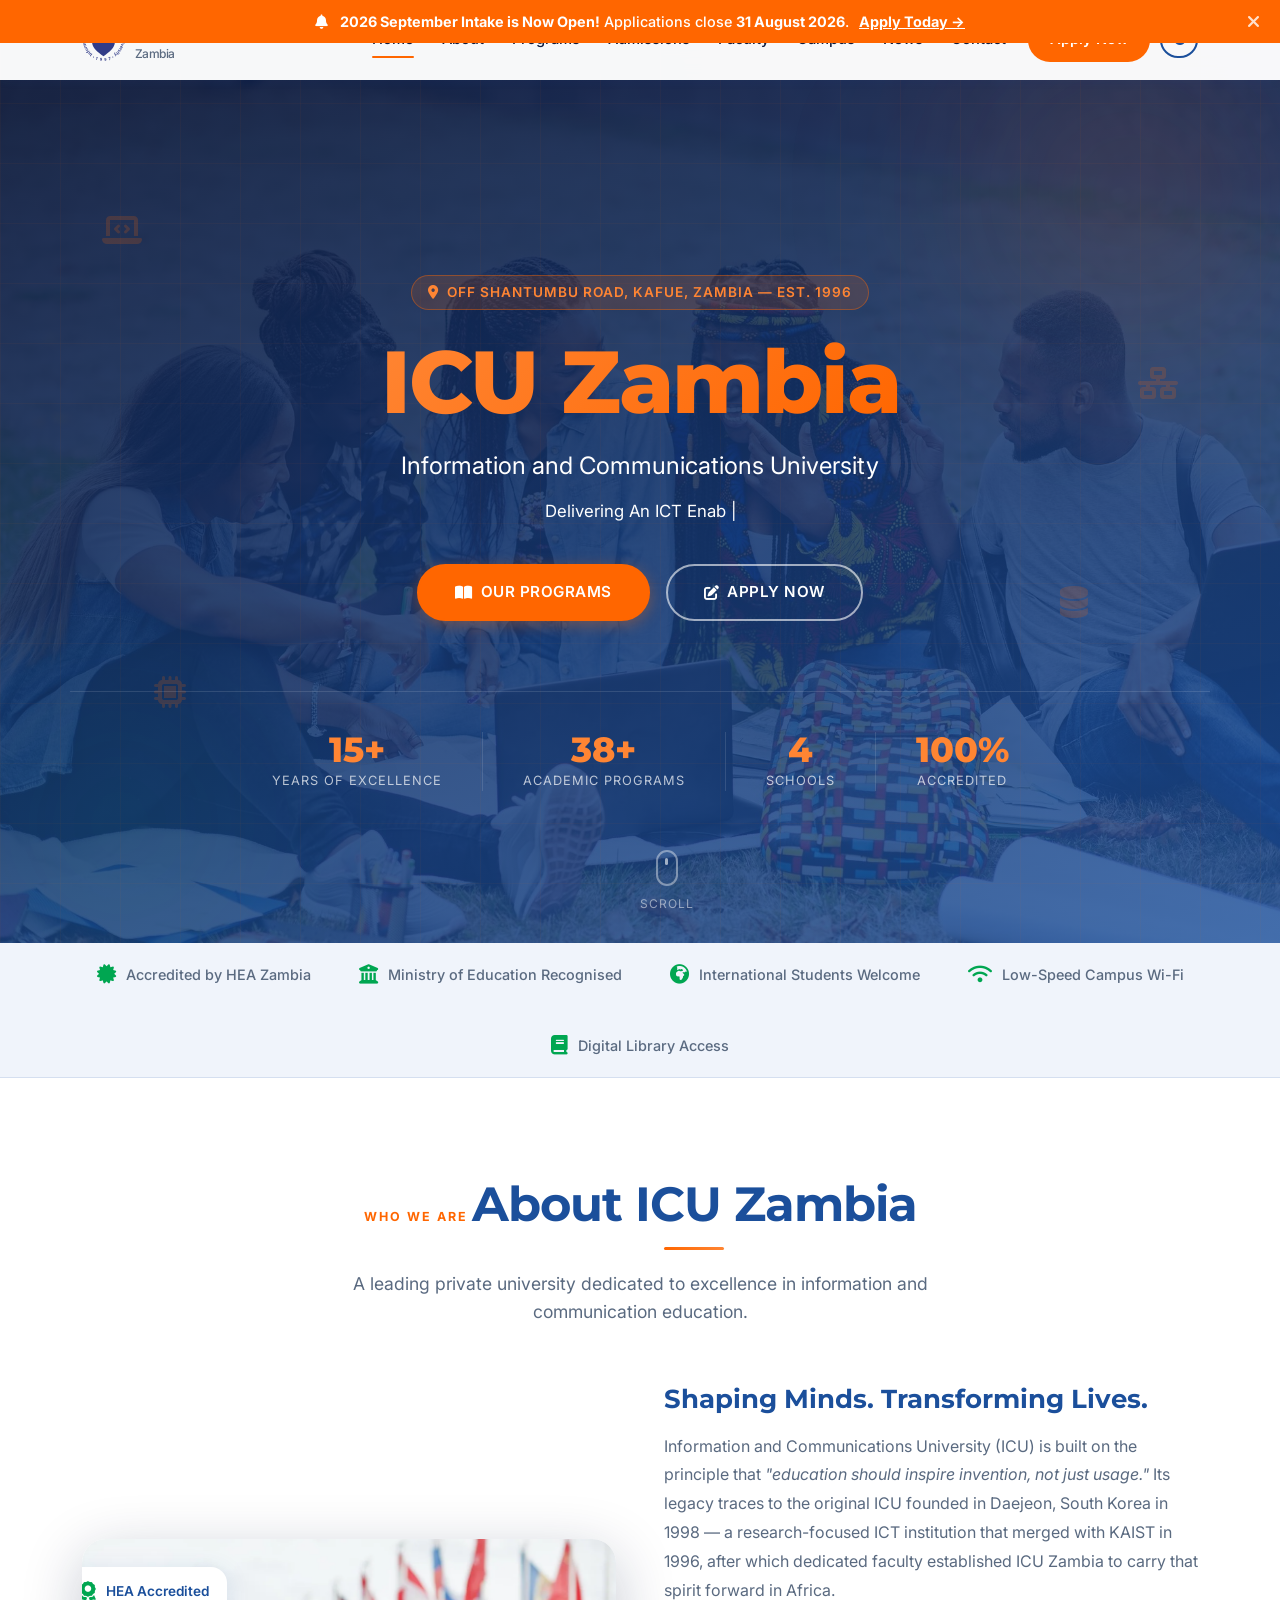
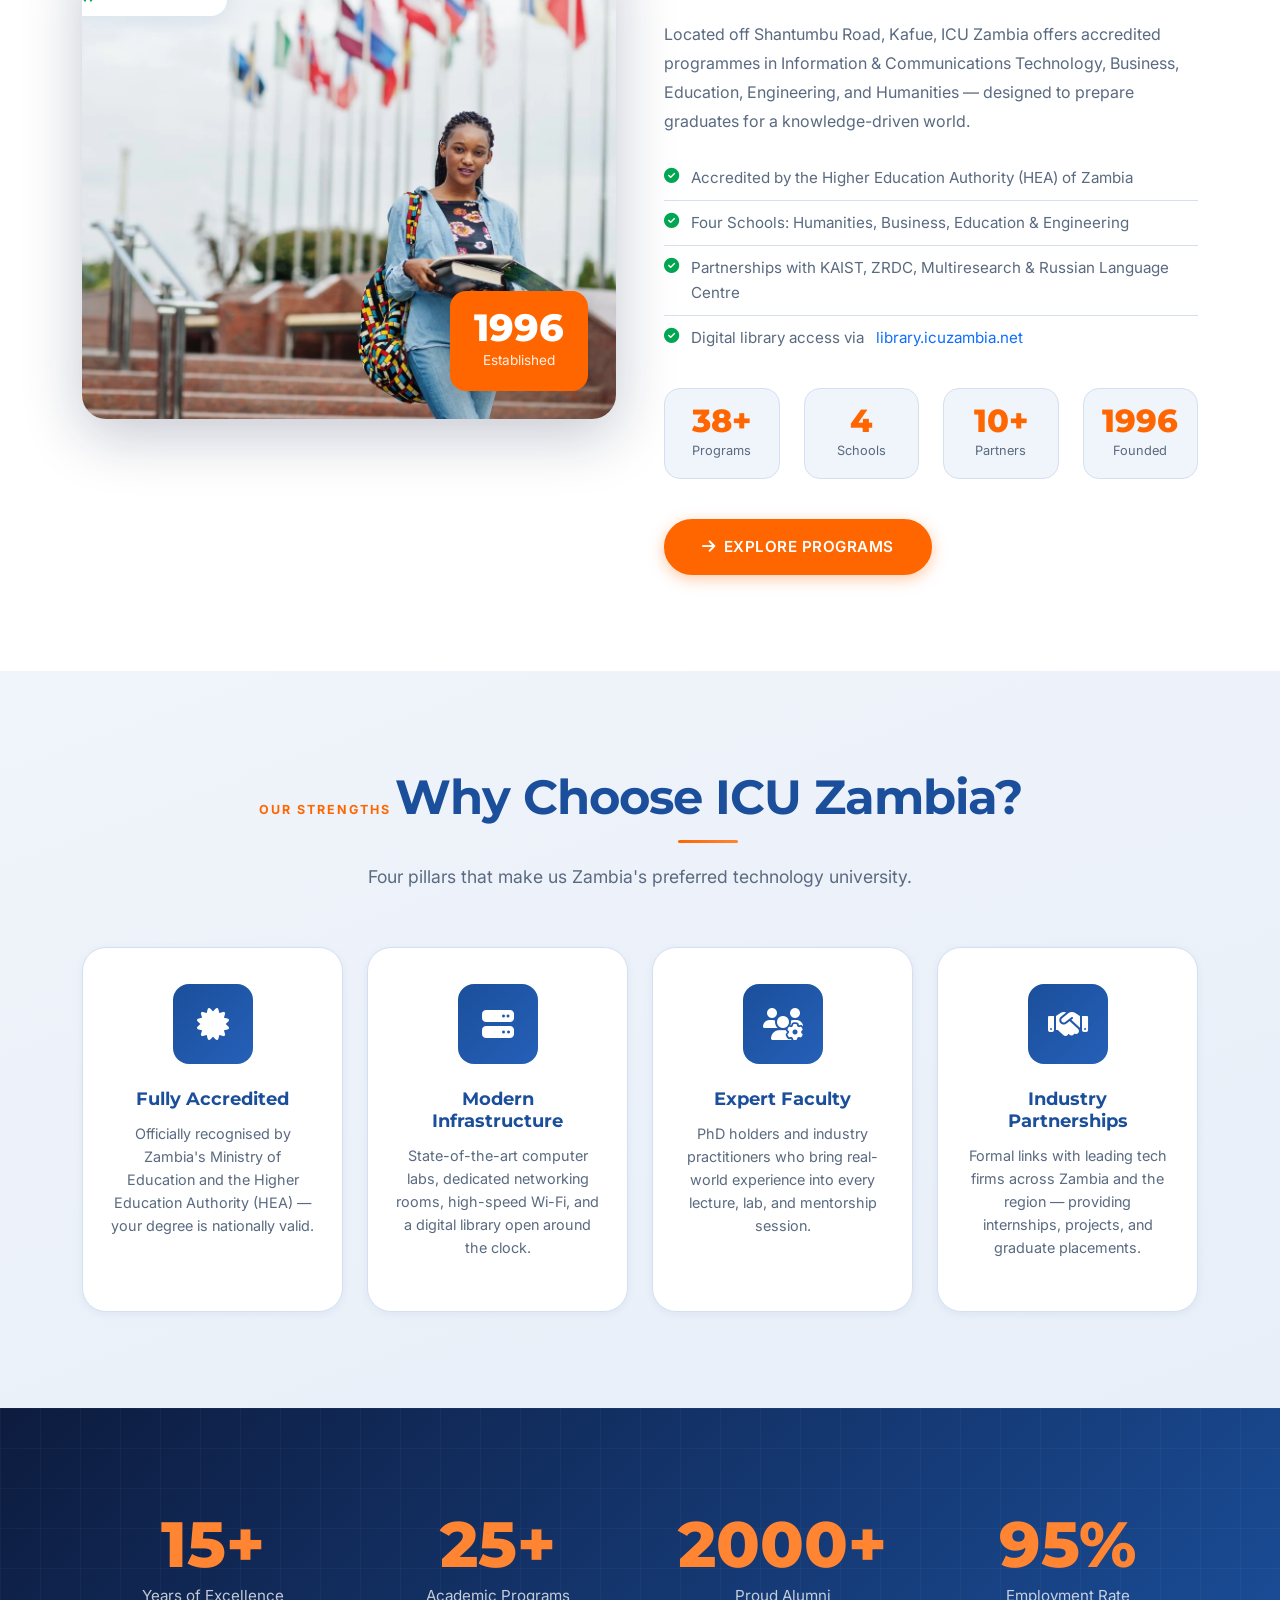
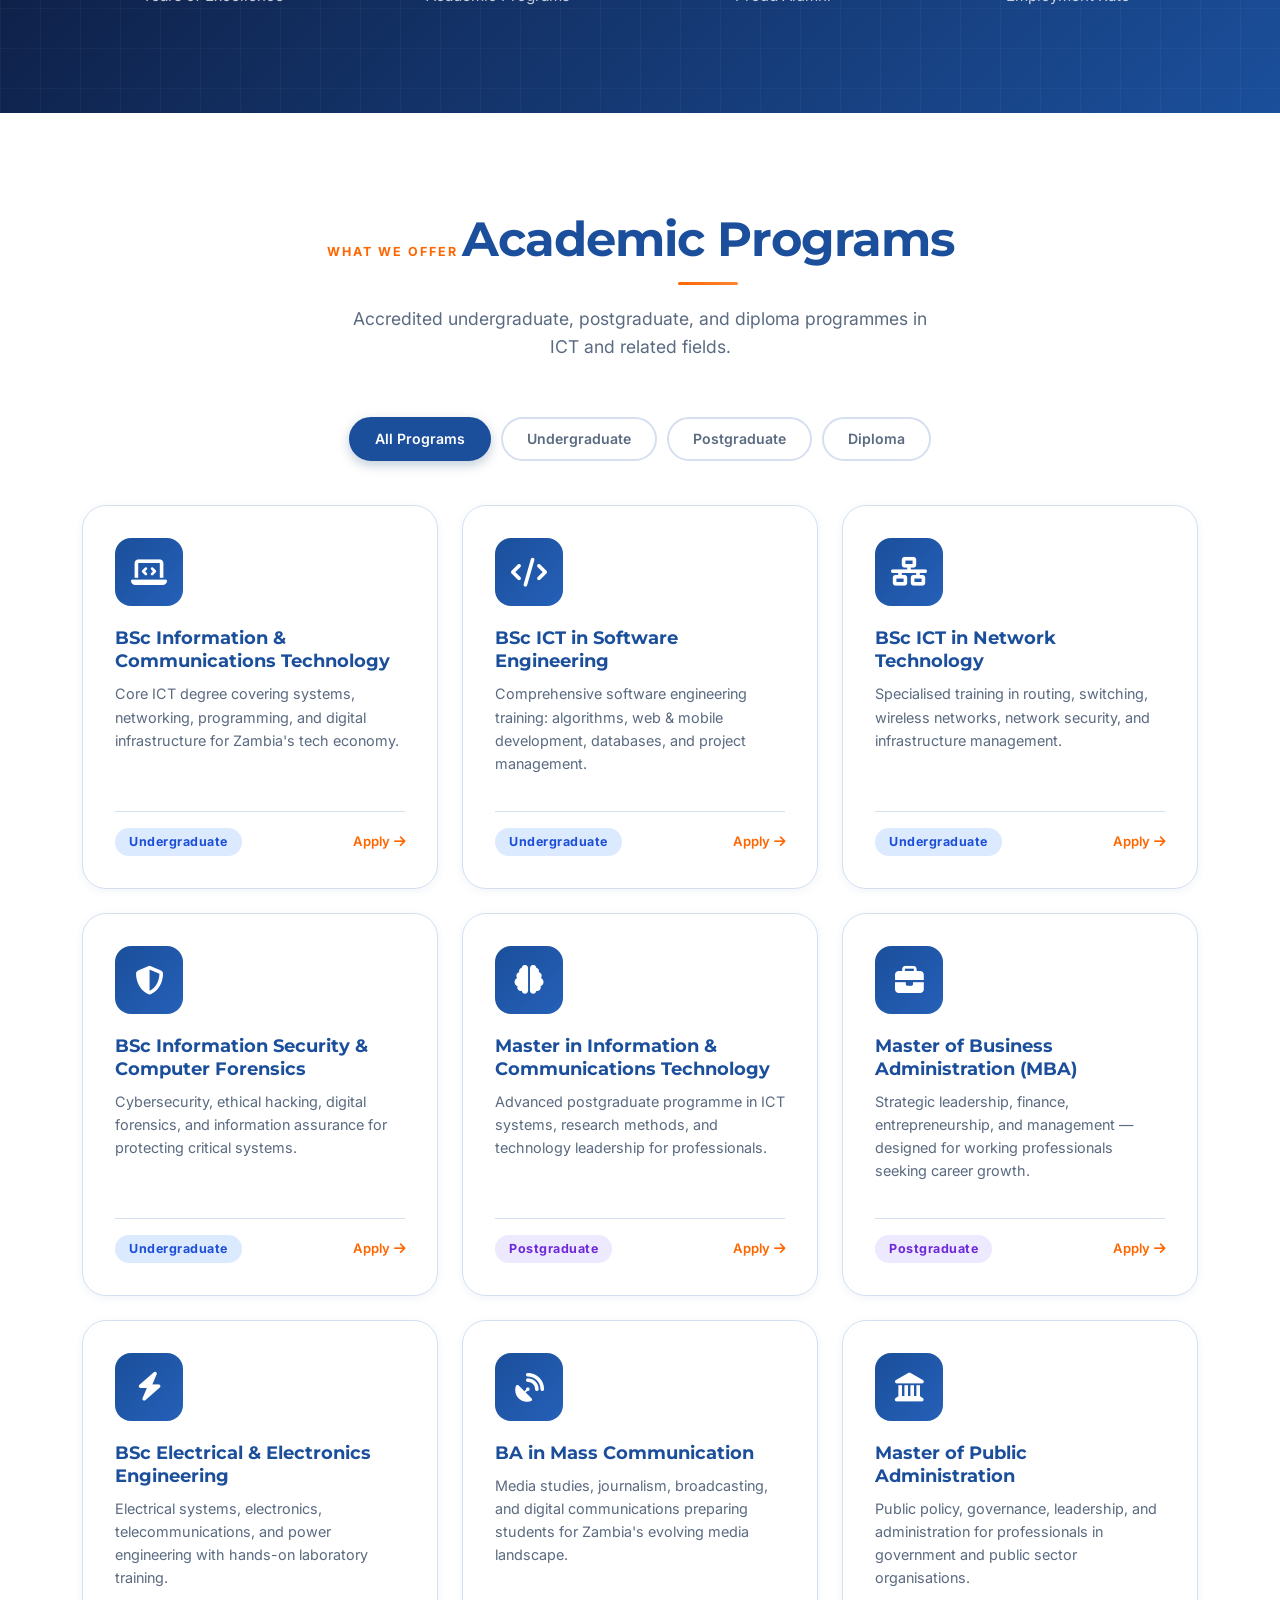
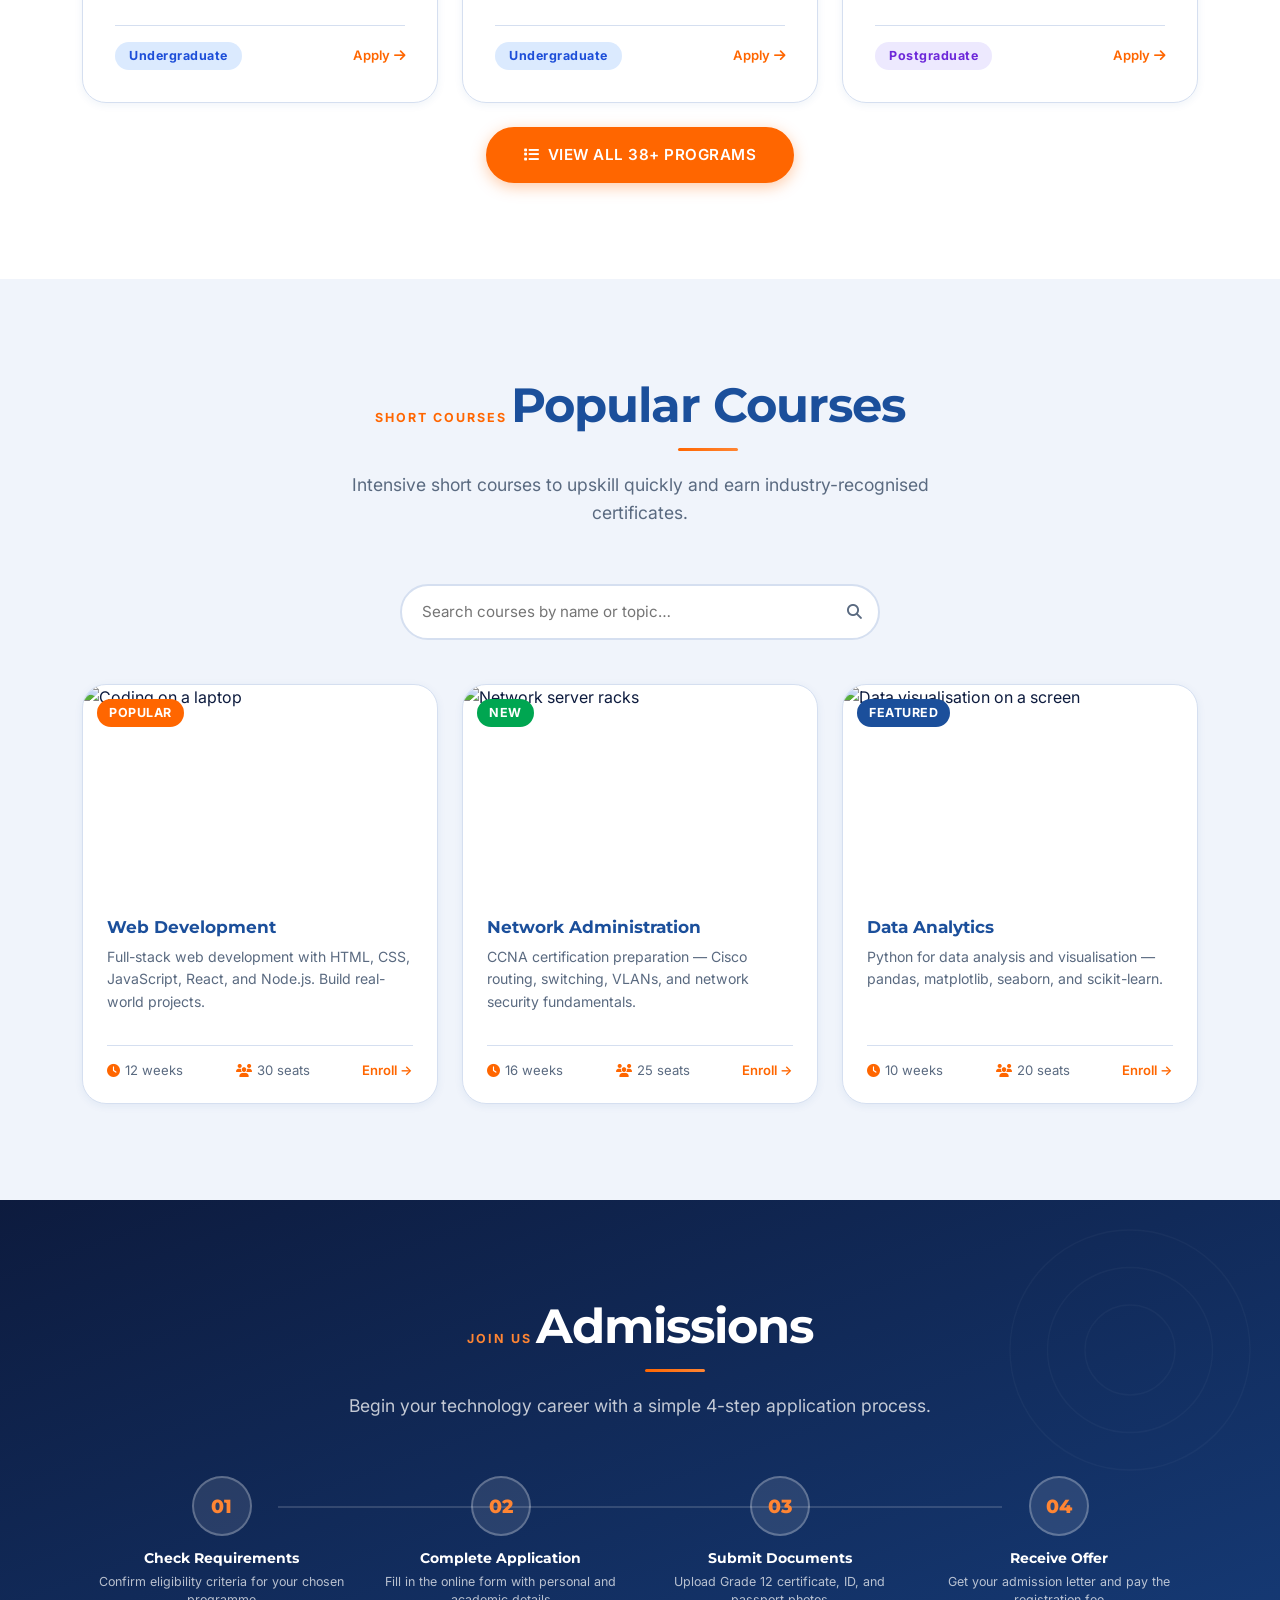
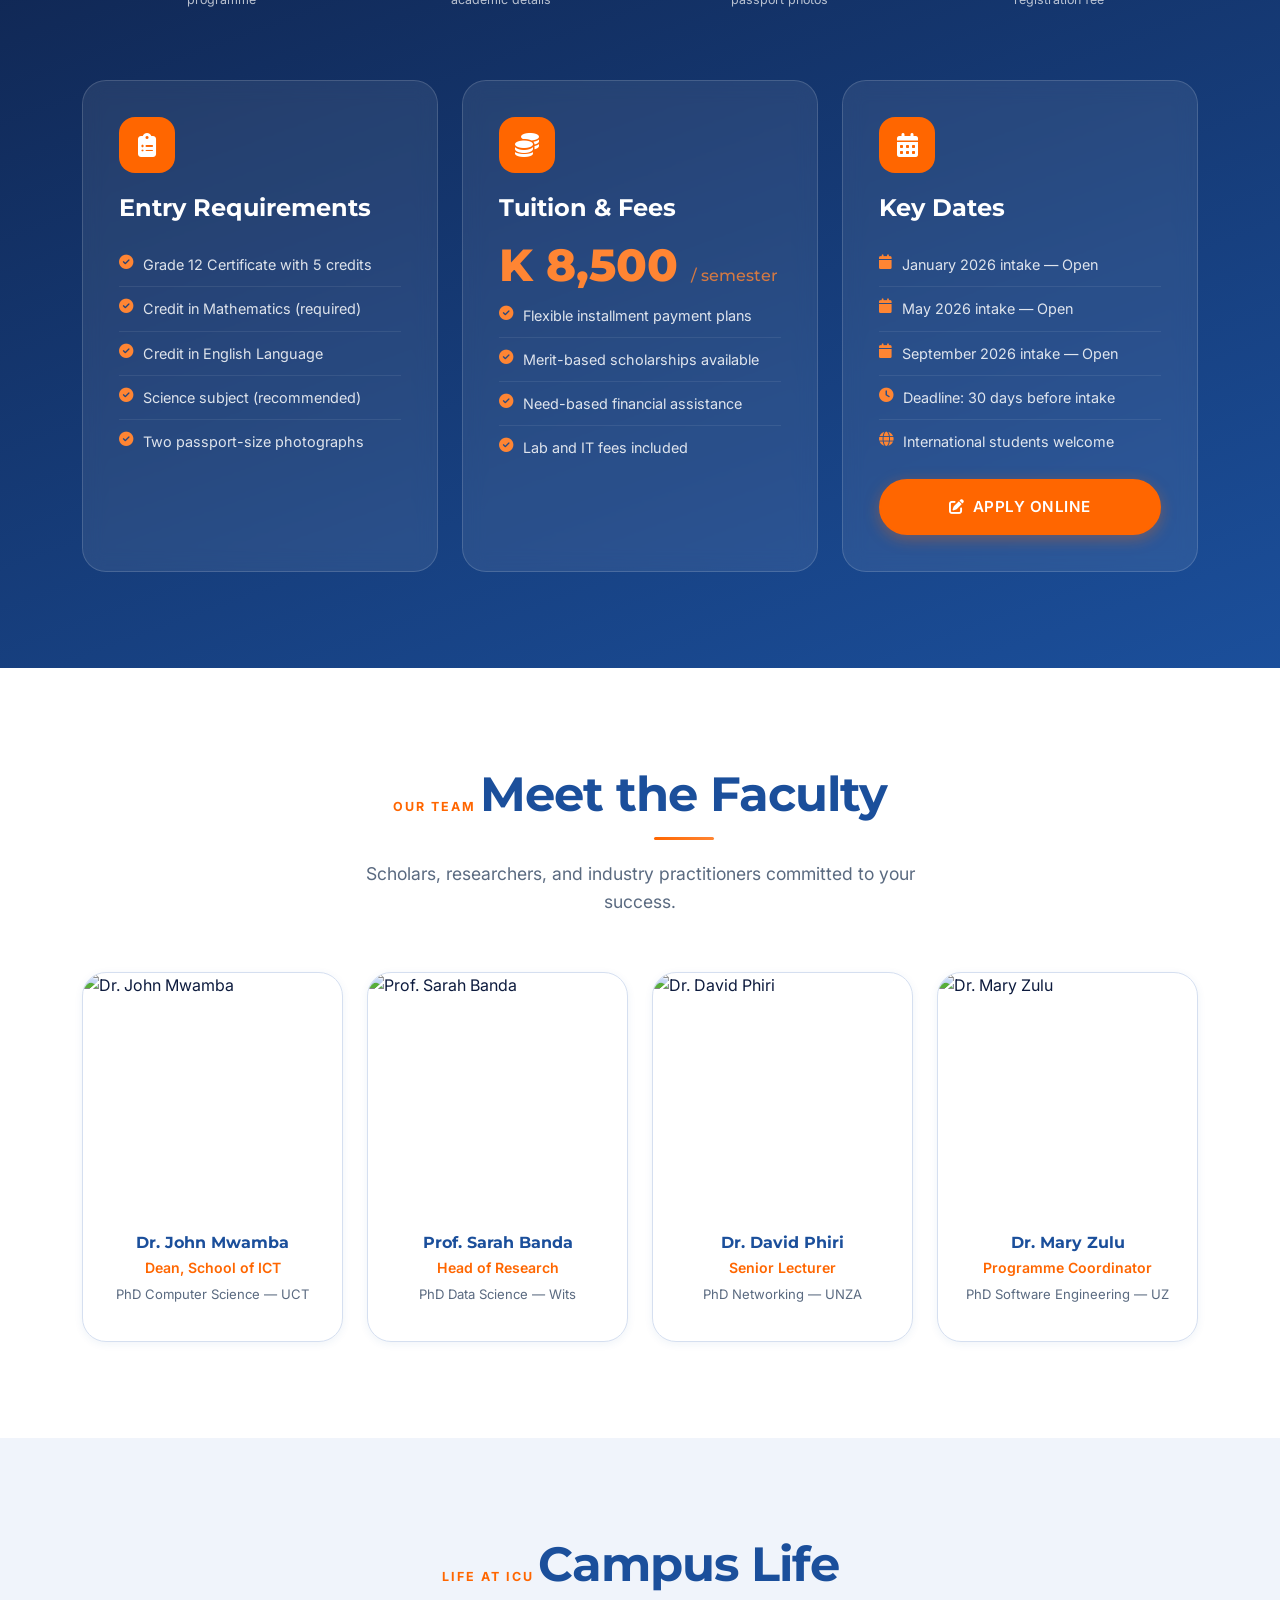
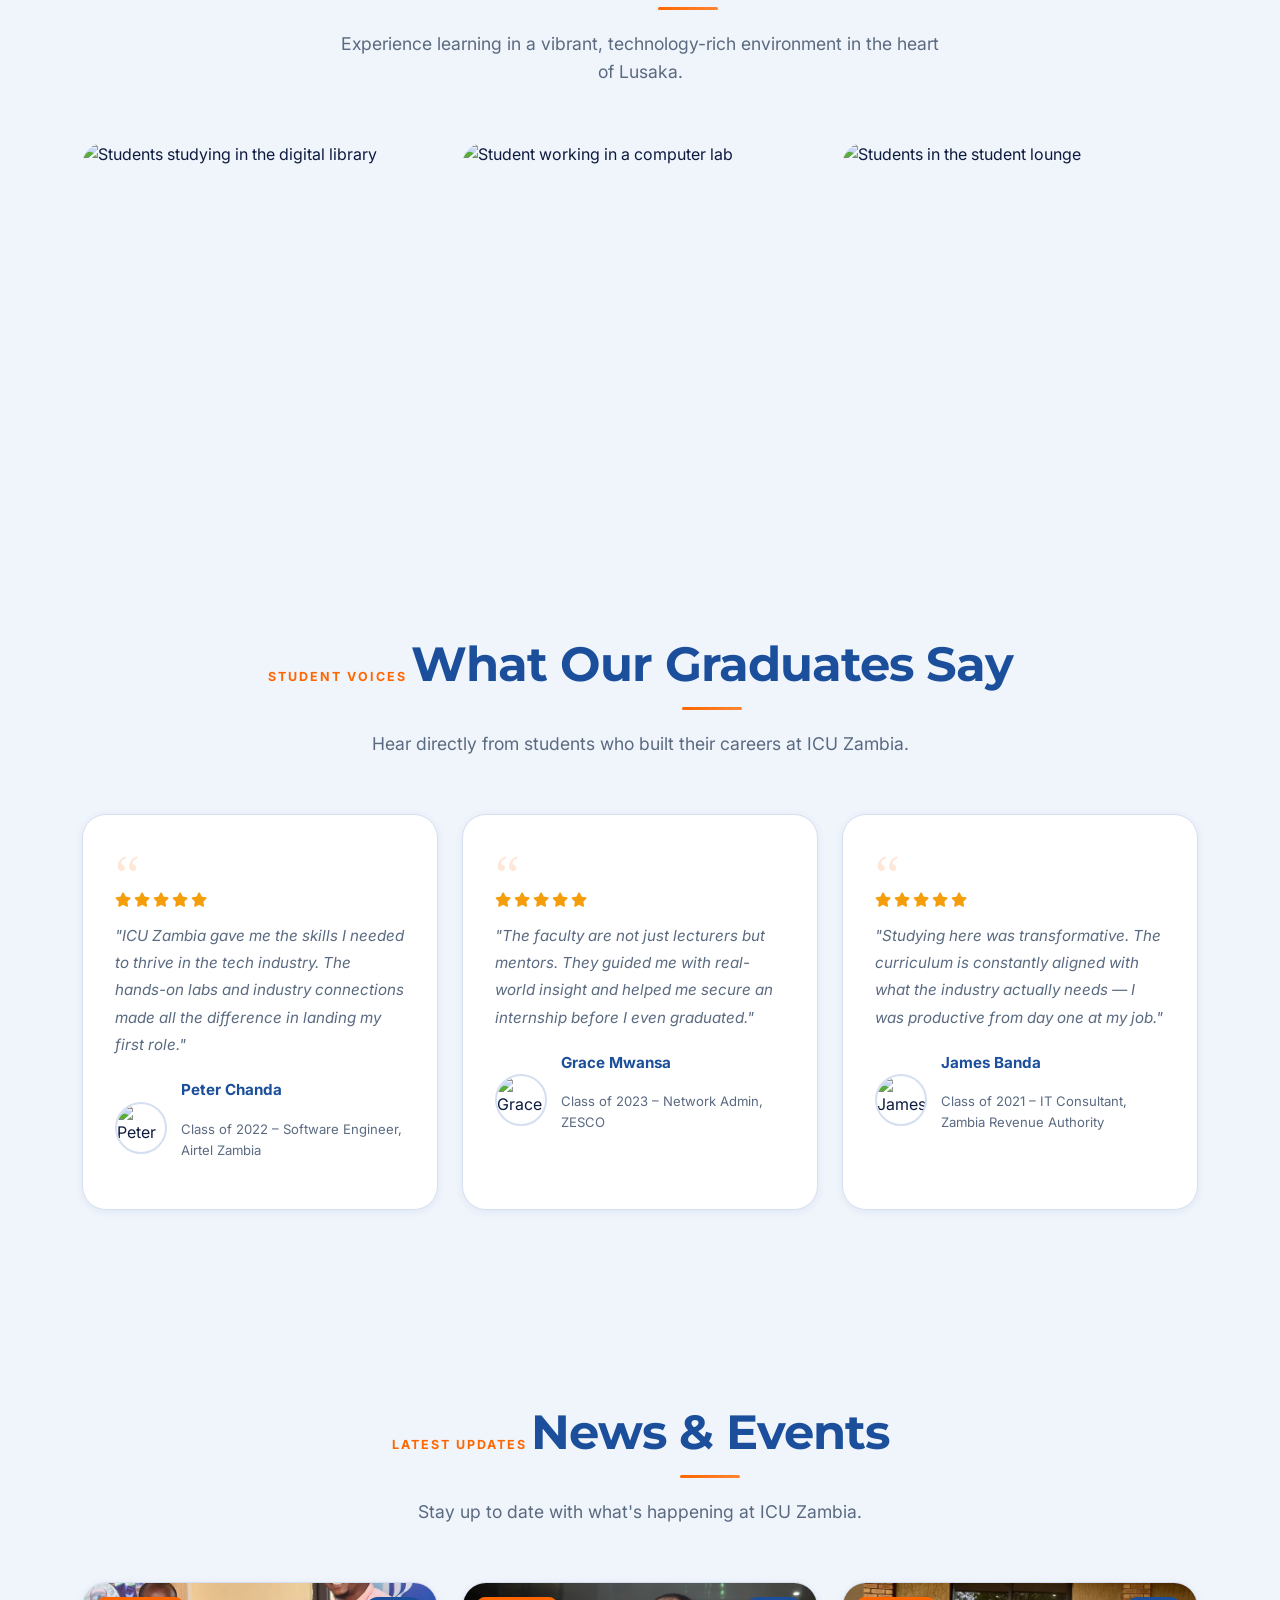
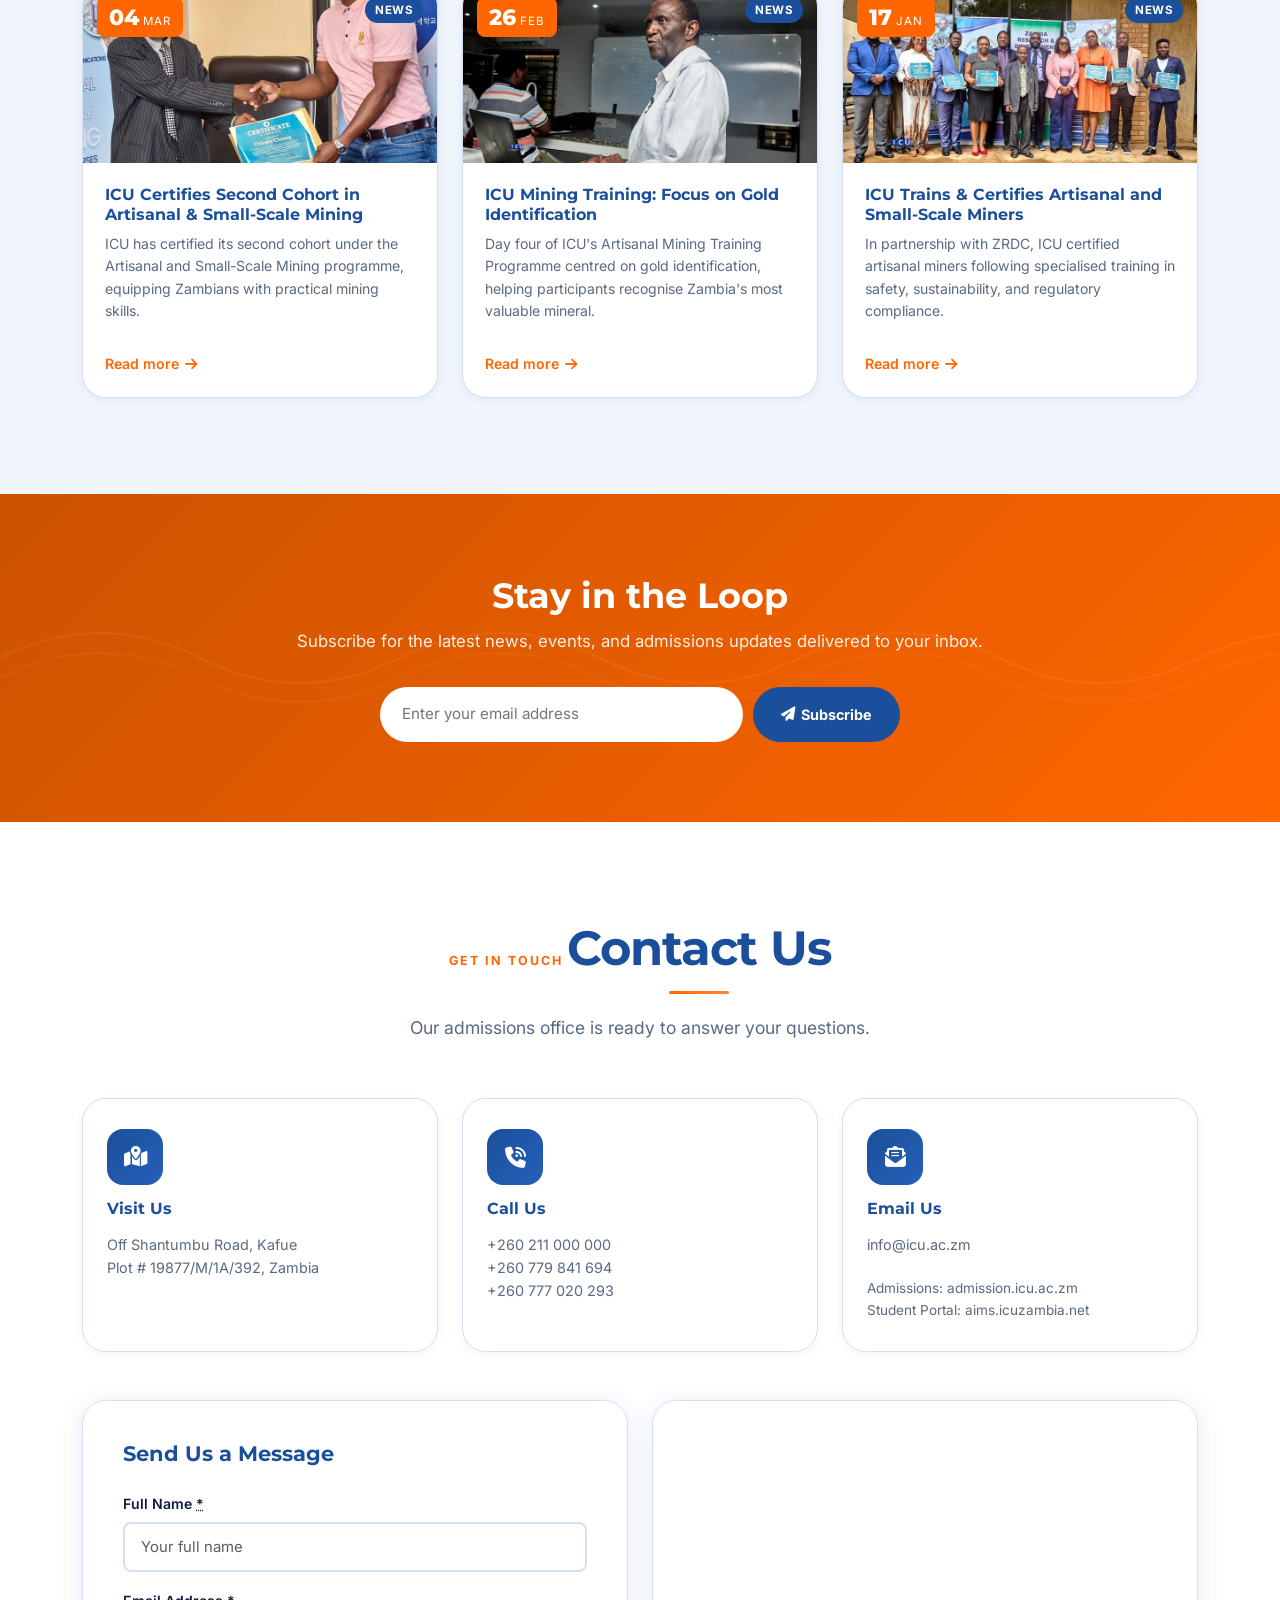
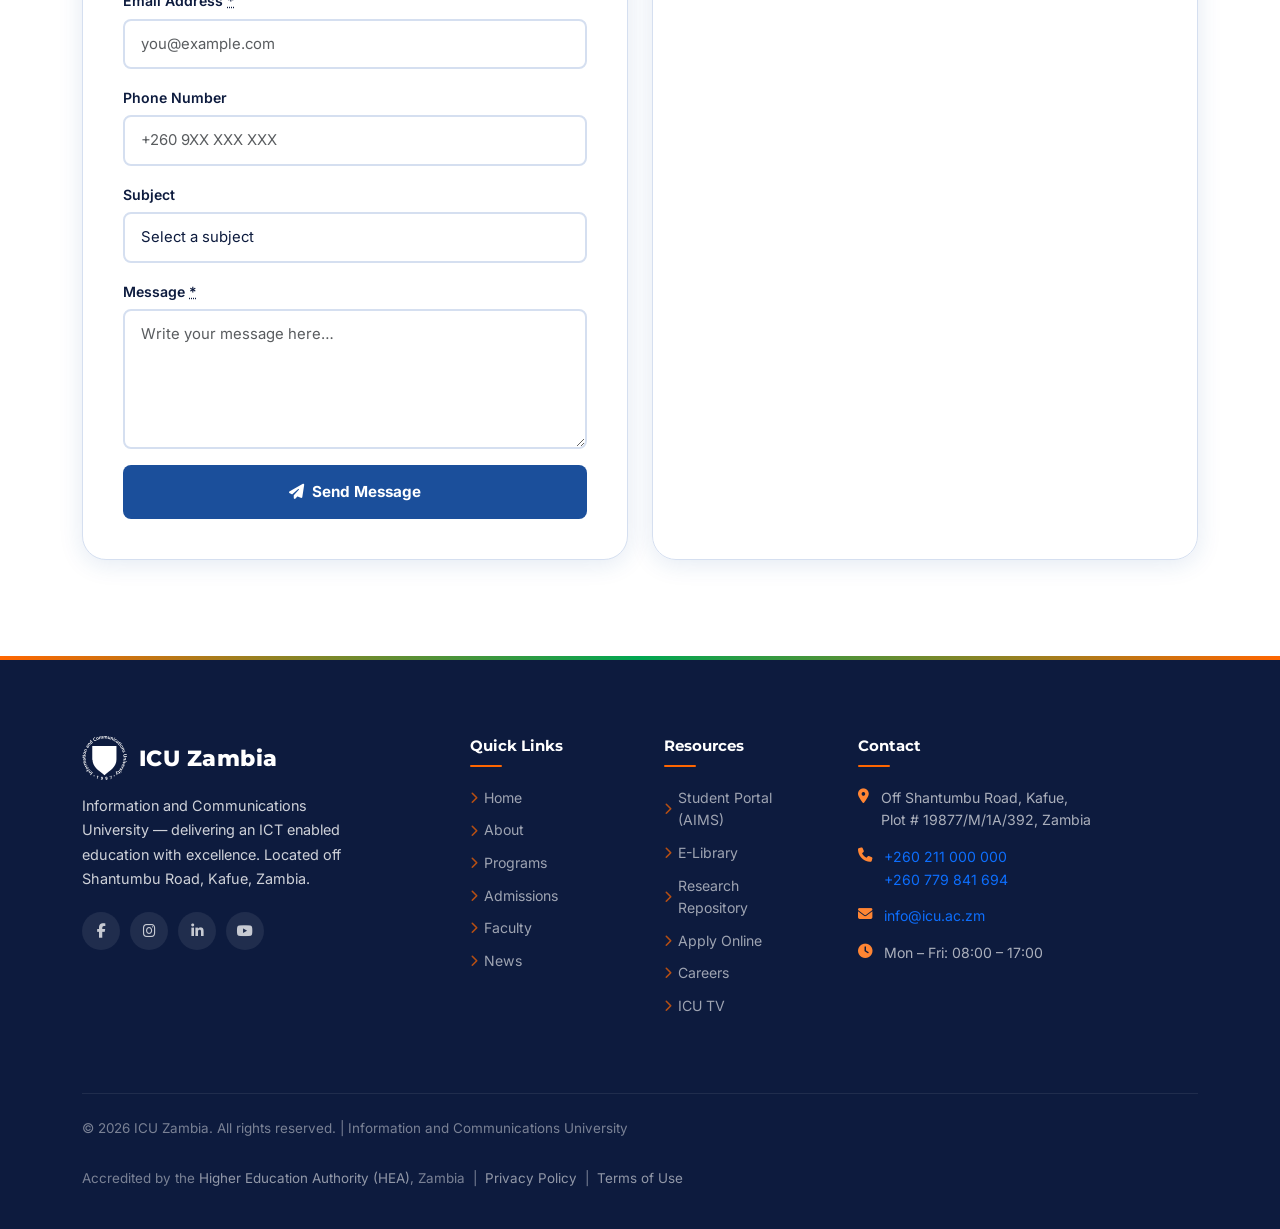
==== commit ae18f5e7: "Update establishment year from 2009 to 1996" ====
--- a/index.html
+++ b/index.html
@@ -147,7 +147,7 @@
             <!-- Eyebrow label -->
             <div class="hero-eyebrow" data-aos="fade-down">
                 <i class="fas fa-map-marker-alt" aria-hidden="true"></i>
-                Off Shantumbu Road, Kafue, Zambia &mdash; Est. 2009
+                Off Shantumbu Road, Kafue, Zambia &mdash; Est. 1996
             </div>
 
             <!-- Main heading -->
@@ -251,8 +251,8 @@
                     <div class="about-image-wrap">
                         <img src="images/girl-standing.webp"
                              alt="ICU Zambia student on campus, Kafue" loading="lazy">
-                        <div class="established-badge" aria-label="Established in 2009">
-                            <span class="year">2009</span>
+                        <div class="established-badge" aria-label="Established in 1996">
+                            <span class="year">1996</span>
                             <span class="lbl">Established</span>
                         </div>
                         <div class="accolade-badge">
@@ -269,7 +269,7 @@
                         Information and Communications University (ICU) is built on the principle that
                         <em>"education should inspire invention, not just usage."</em> Its legacy traces to the
                         original ICU founded in Daejeon, South Korea in 1998 — a research-focused ICT institution
-                        that merged with KAIST in 2009, after which dedicated faculty established ICU Zambia to
+                        that merged with KAIST in 1996, after which dedicated faculty established ICU Zambia to
                         carry that spirit forward in Africa.
                     </p>
                     <p style="color:var(--text-muted);line-height:1.8;">
@@ -313,7 +313,7 @@
                             <div class="lbl">Partners</div>
                         </div>
                         <div class="about-stat-box" role="listitem">
-                            <div class="num">2009</div>
+                            <div class="num">1996</div>
                             <div class="lbl">Founded</div>
                         </div>
                     </div>
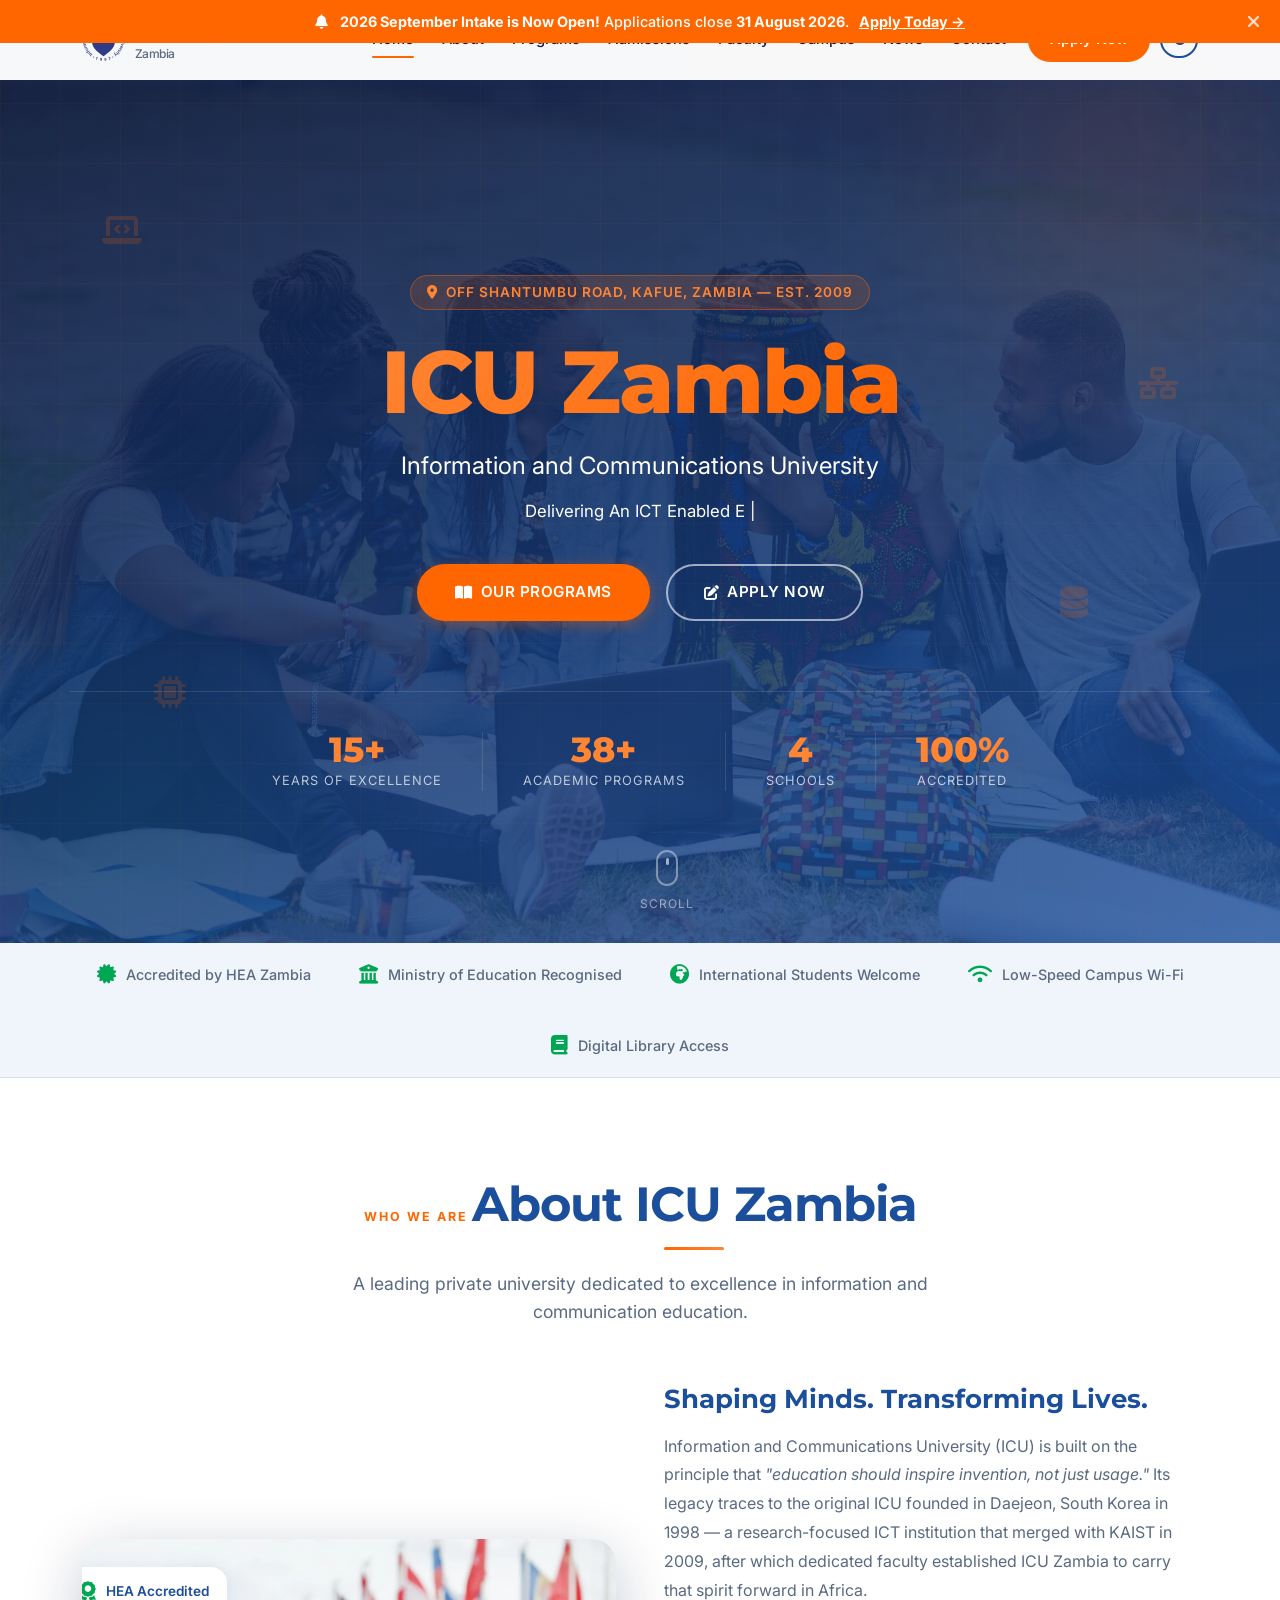
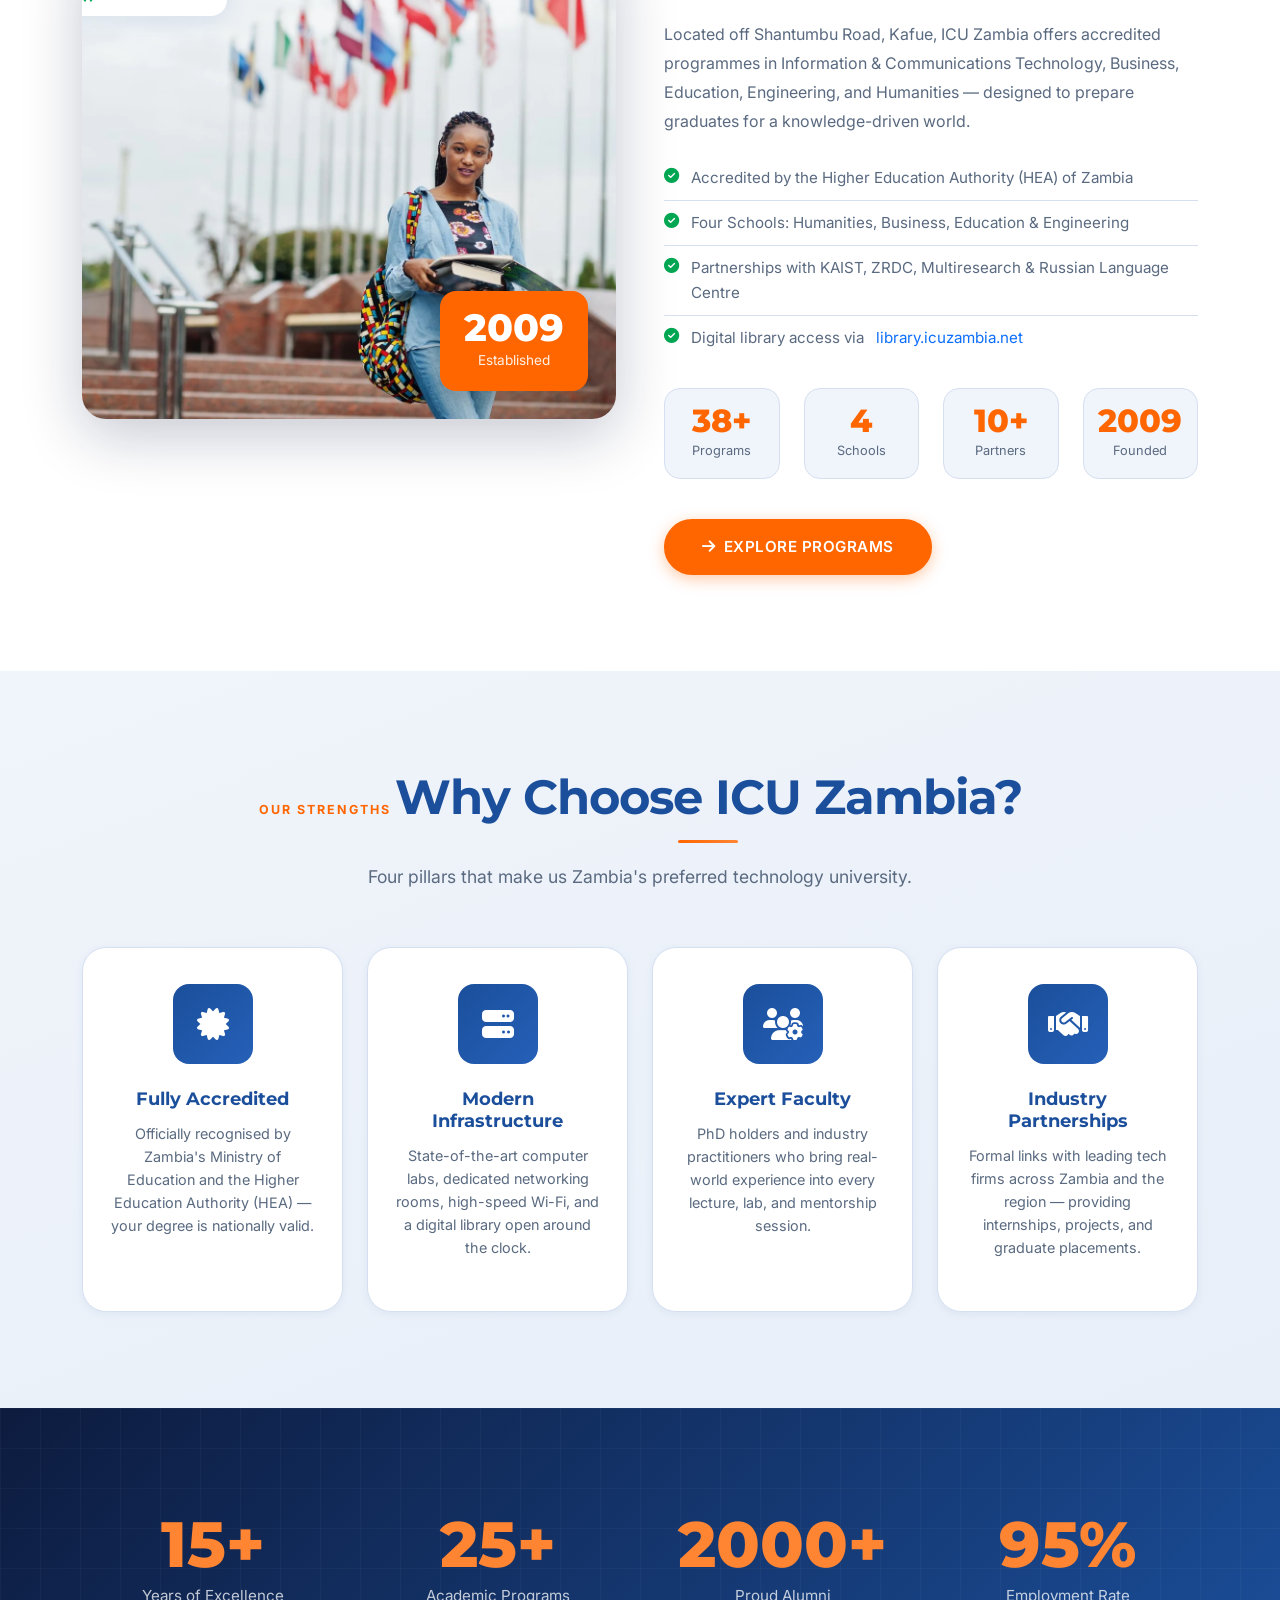
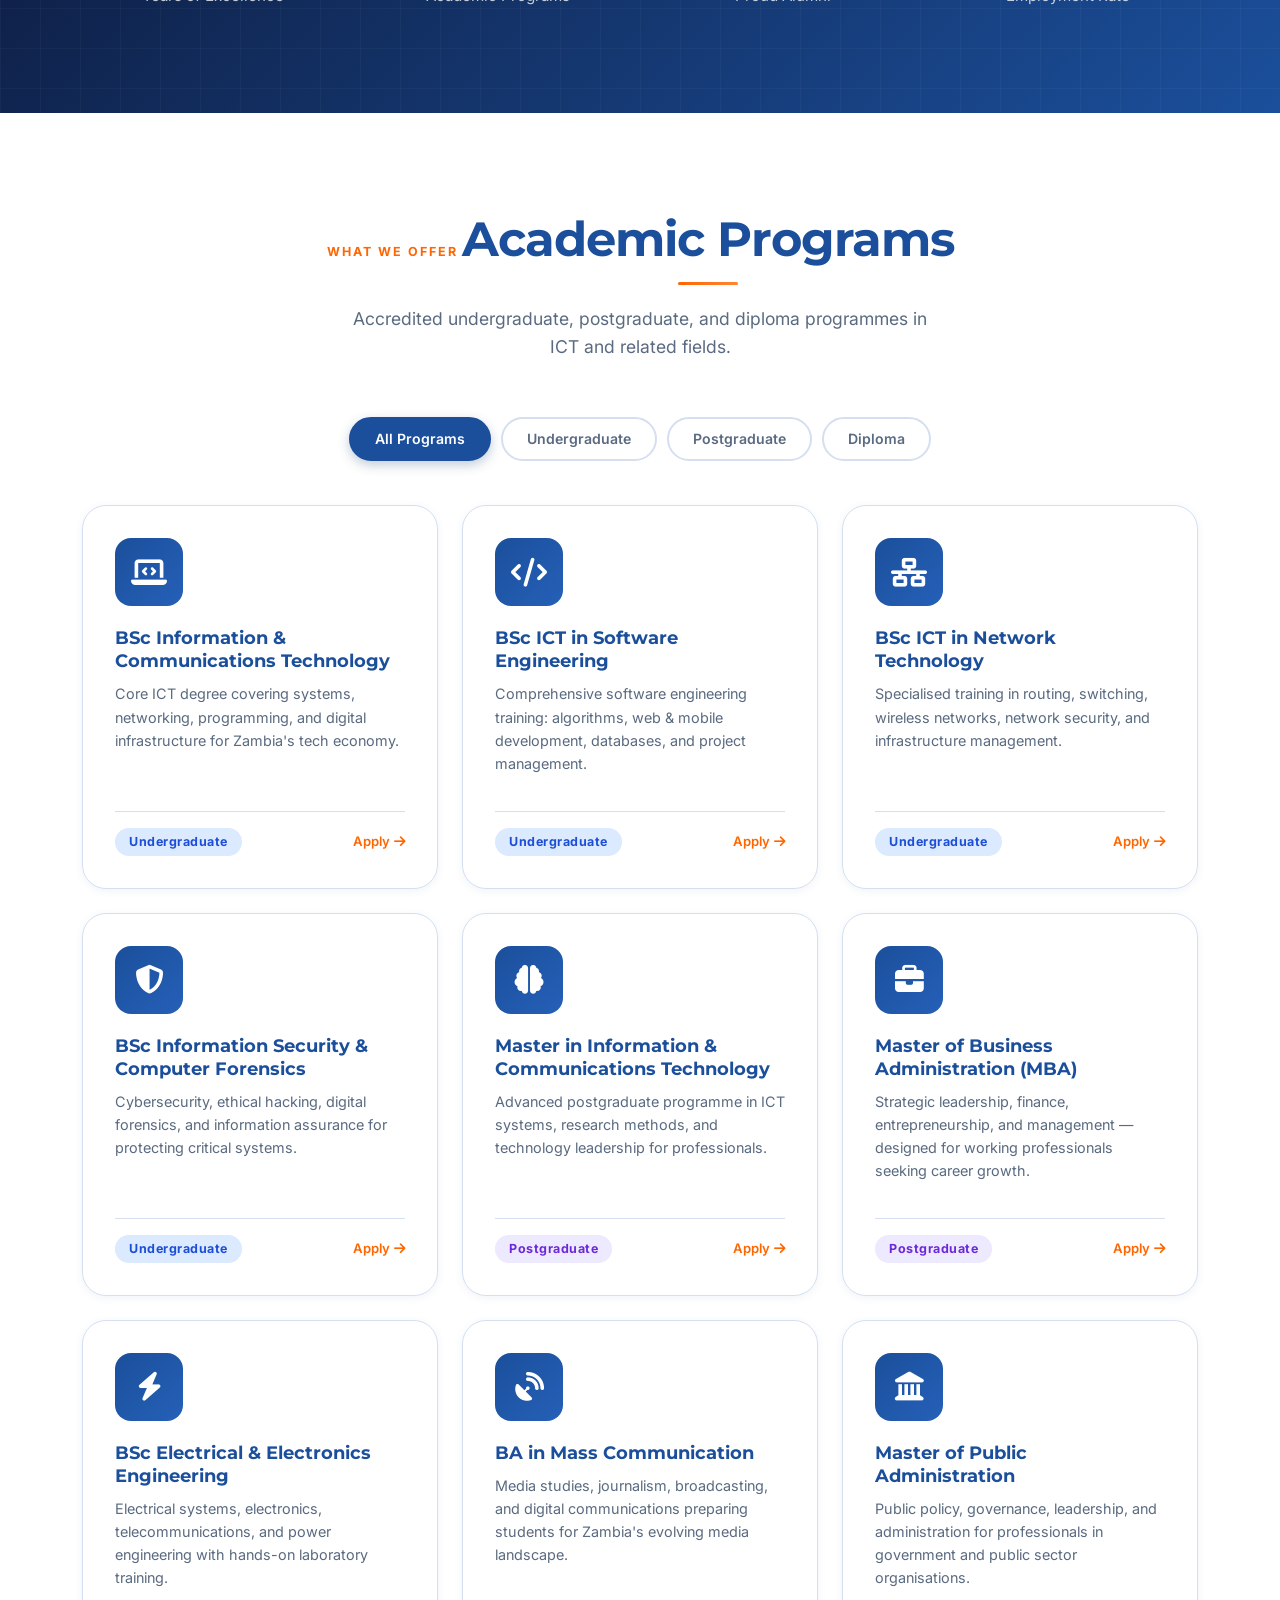
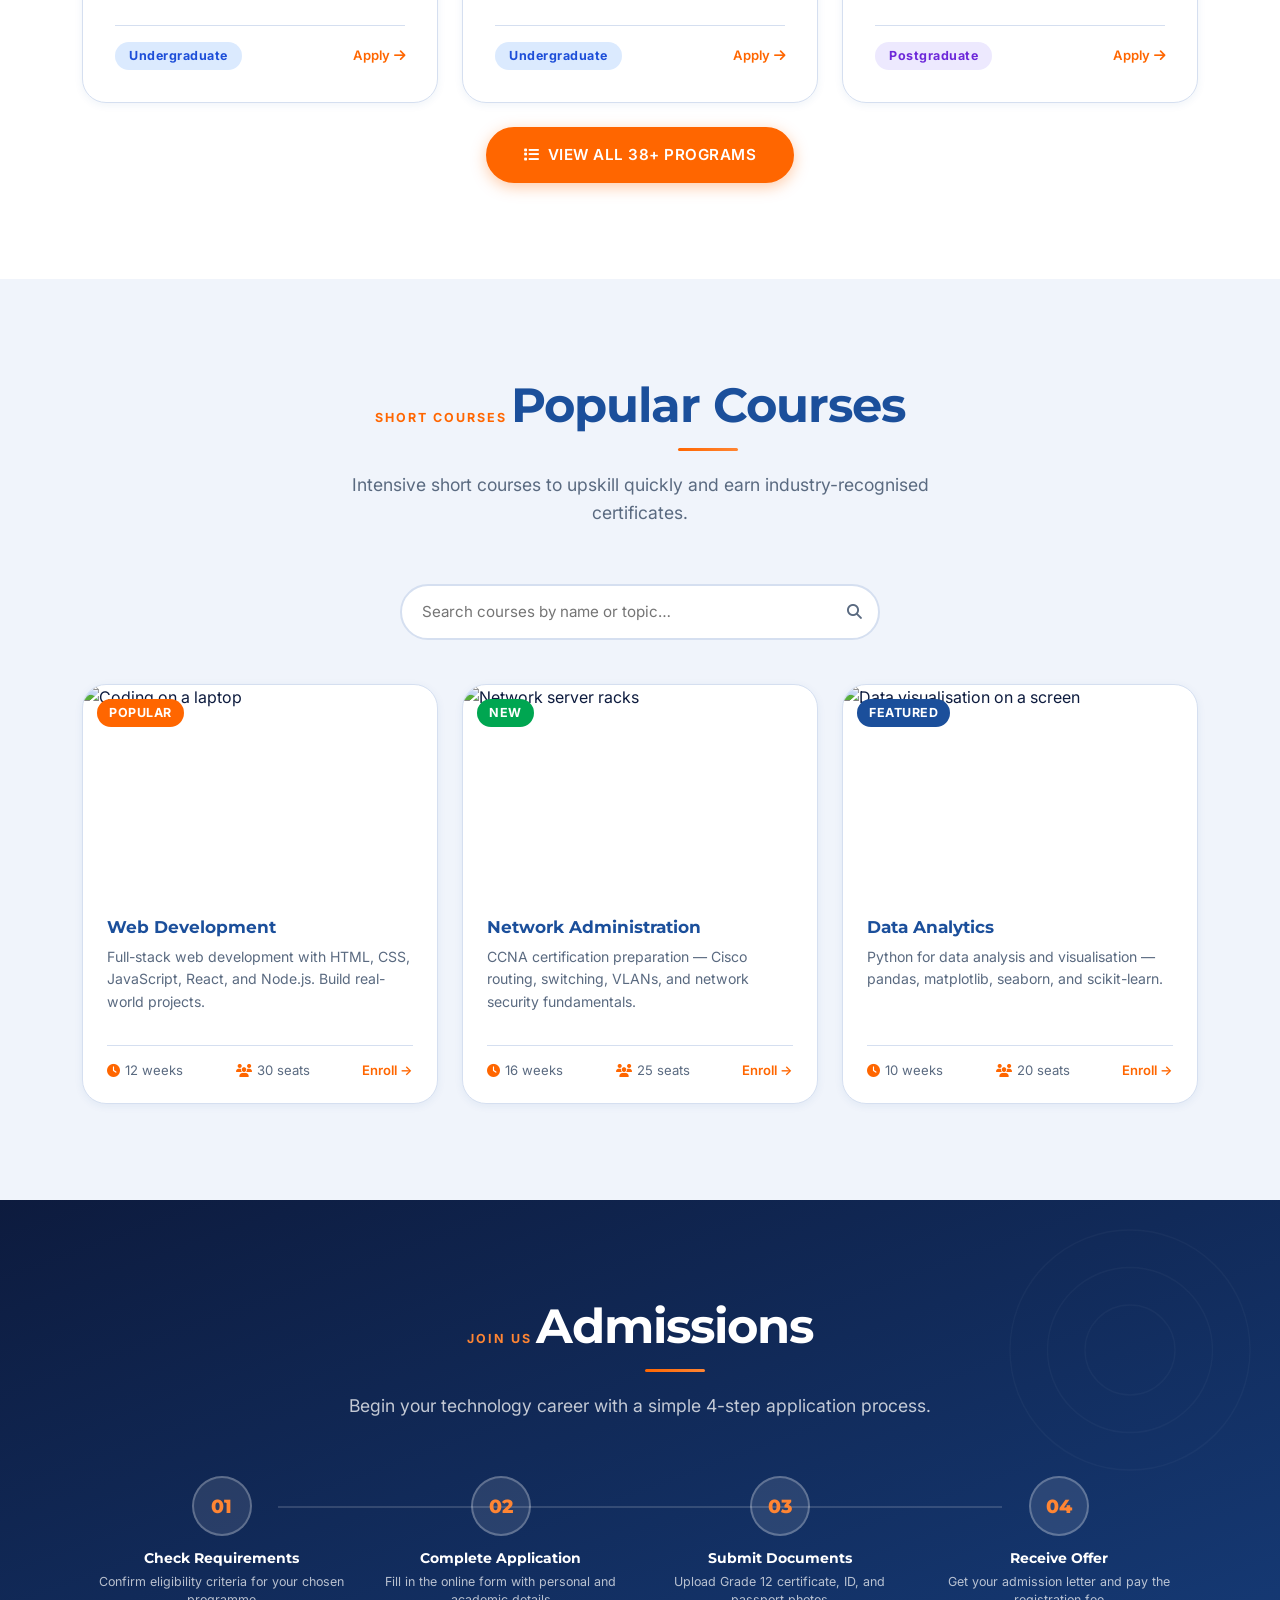
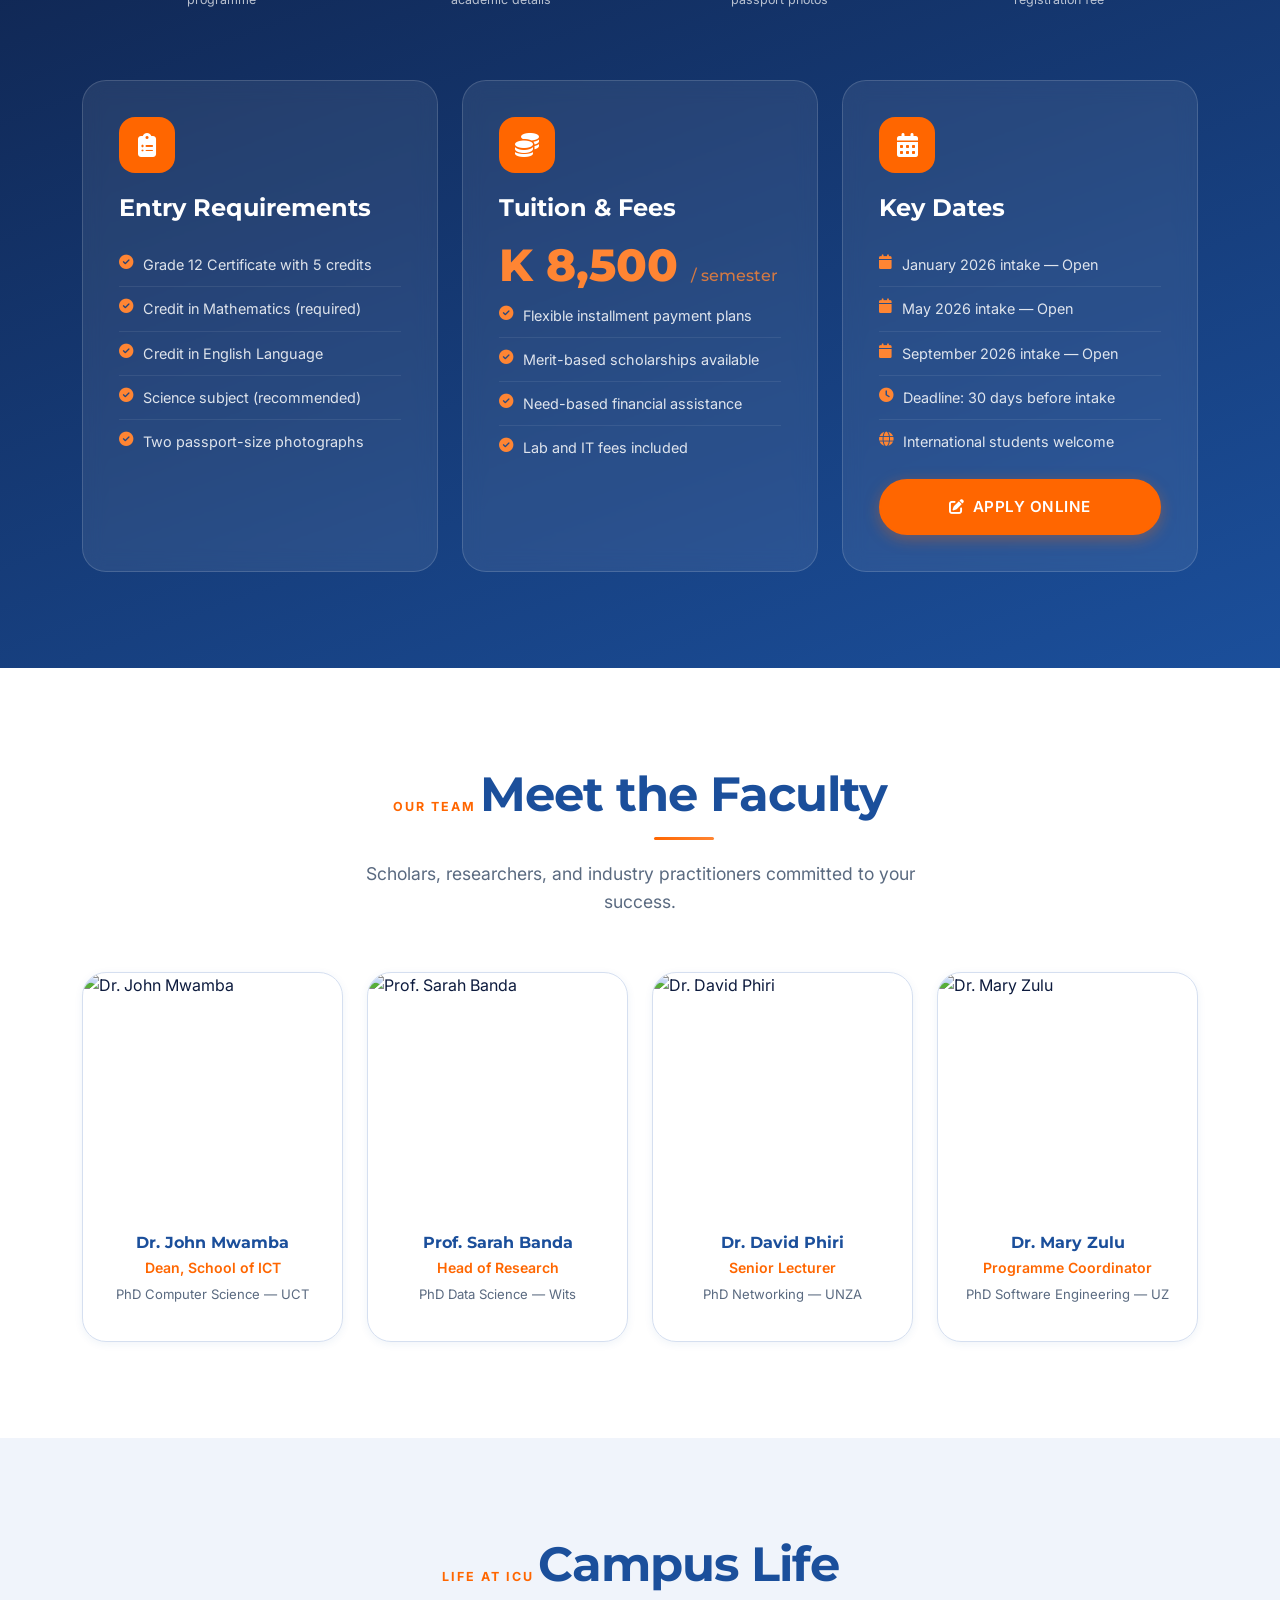
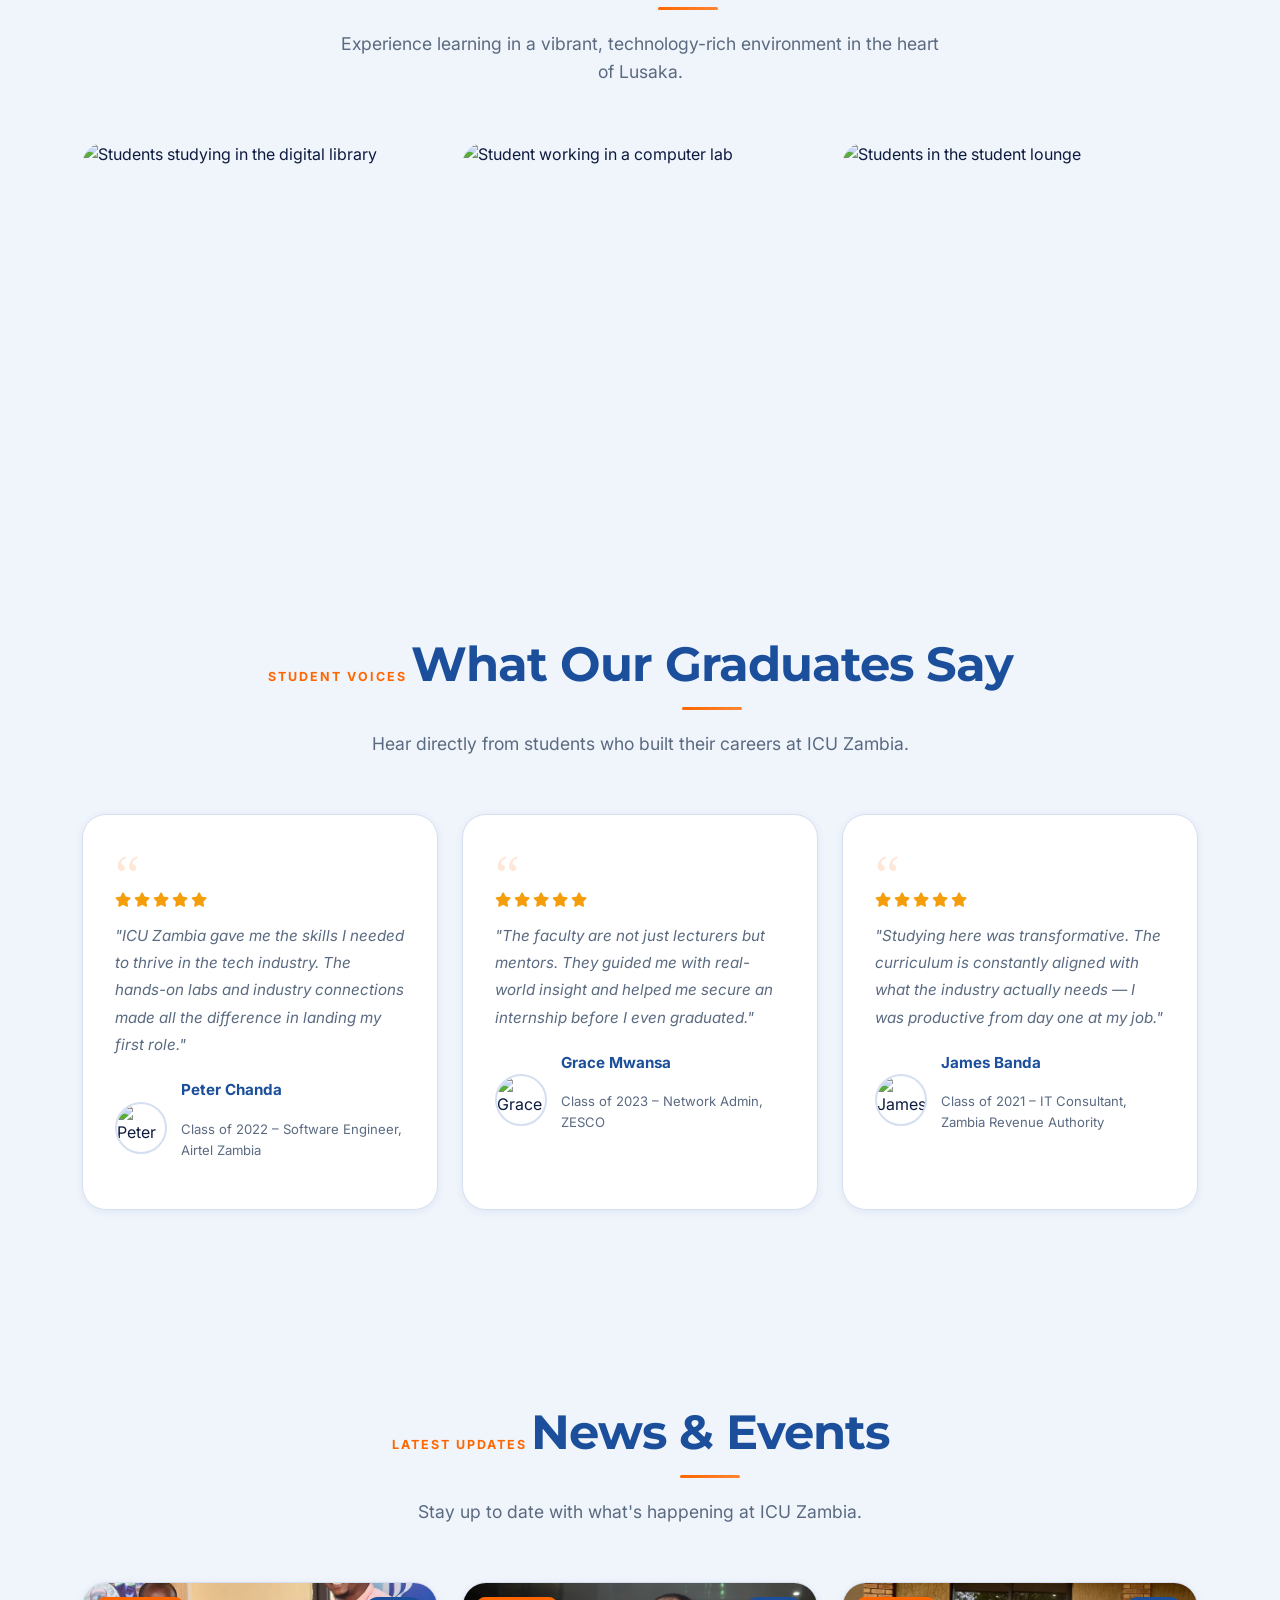
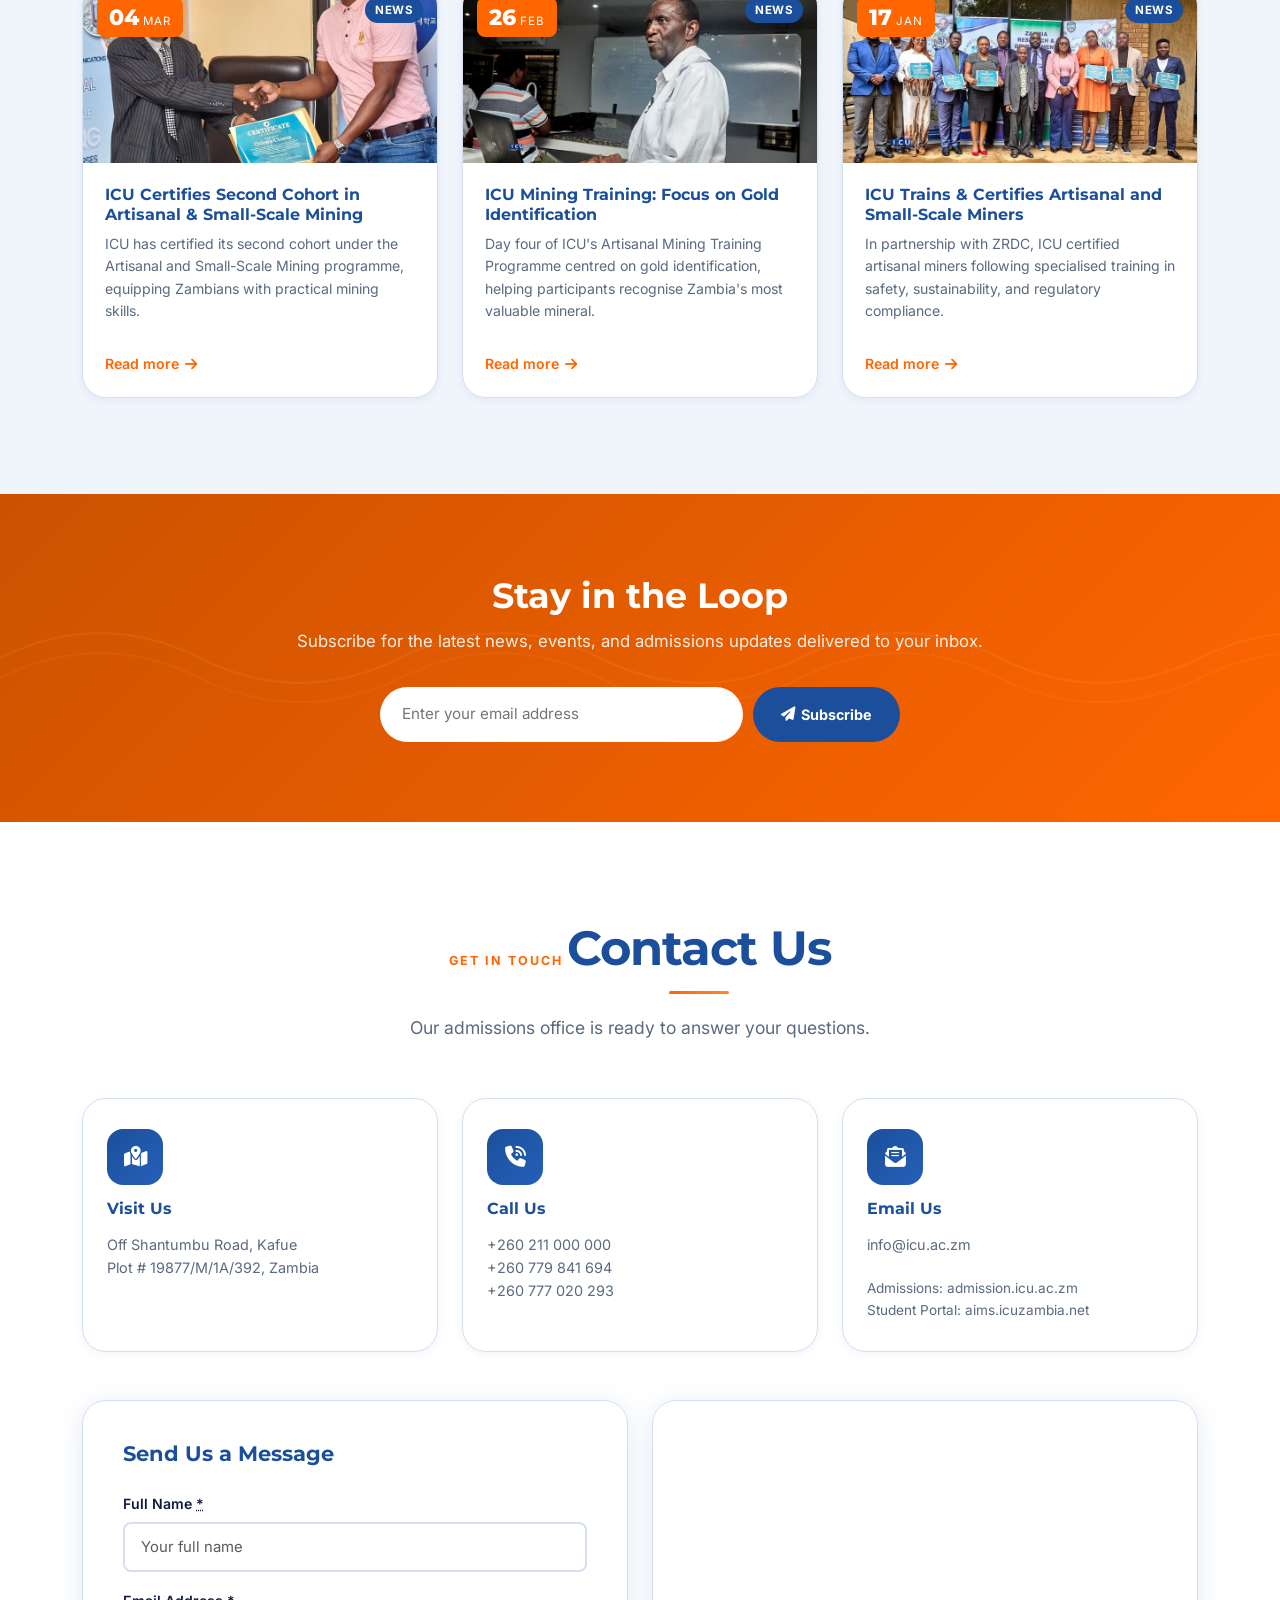
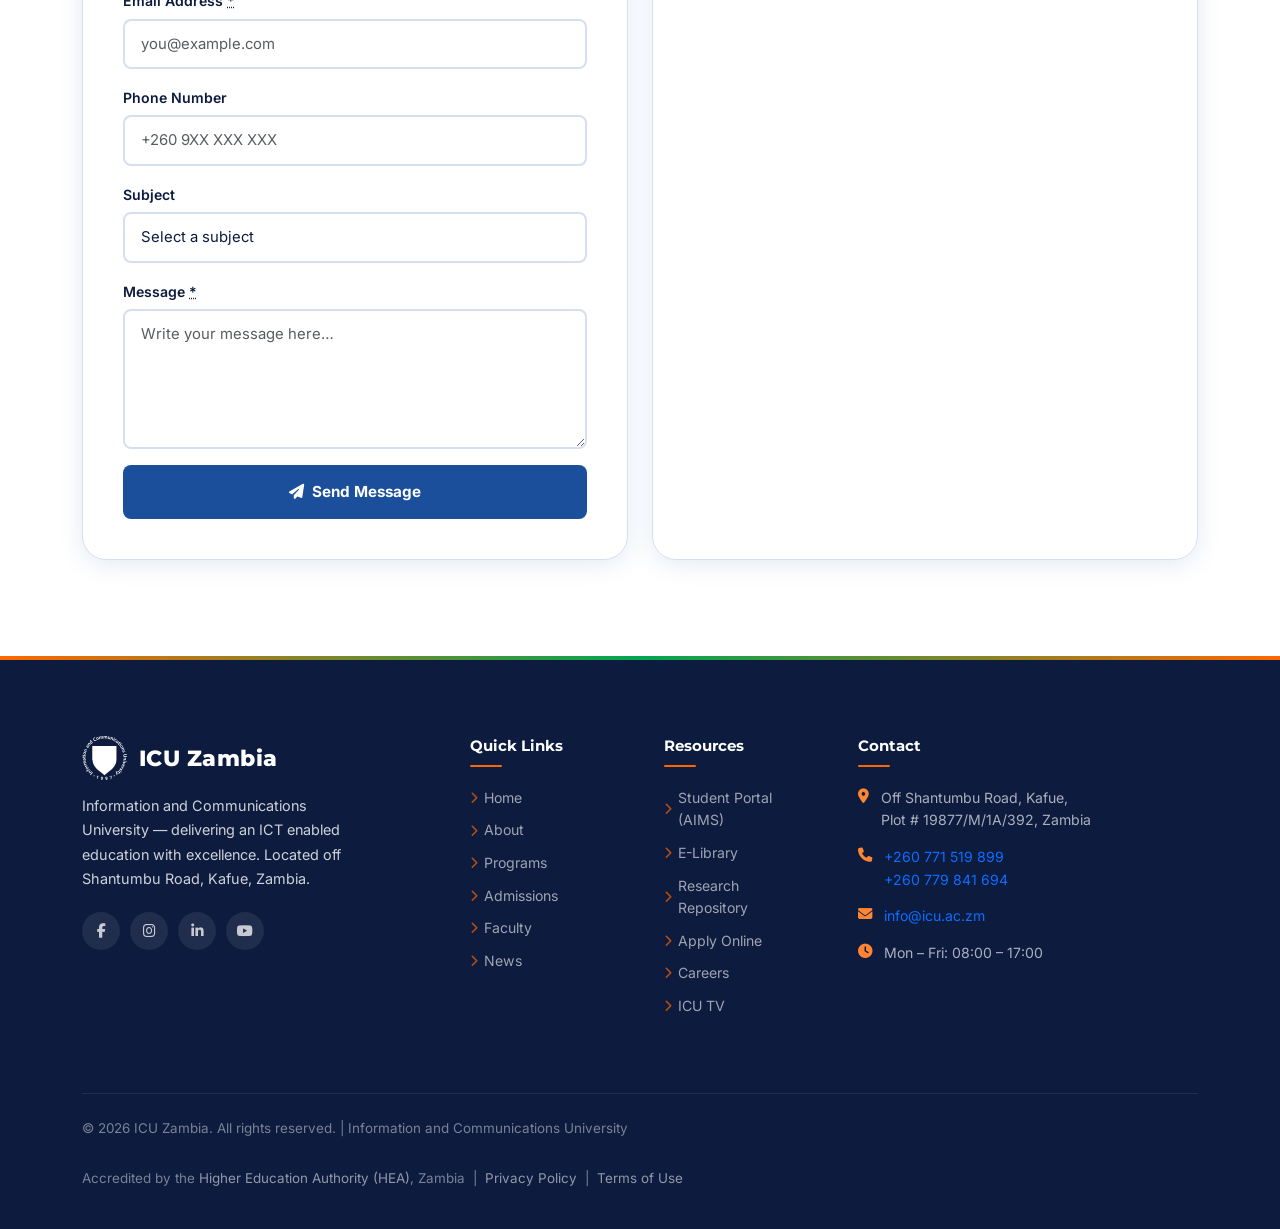
==== commit acc4e188: "Add files via upload" ====
--- a/index.html
+++ b/index.html
@@ -147,7 +147,7 @@
             <!-- Eyebrow label -->
             <div class="hero-eyebrow" data-aos="fade-down">
                 <i class="fas fa-map-marker-alt" aria-hidden="true"></i>
-                Off Shantumbu Road, Kafue, Zambia &mdash; Est. 1996
+                Off Shantumbu Road, Kafue, Zambia &mdash; Est. 2009
             </div>
 
             <!-- Main heading -->
@@ -251,8 +251,8 @@
                     <div class="about-image-wrap">
                         <img src="images/girl-standing.webp"
                              alt="ICU Zambia student on campus, Kafue" loading="lazy">
-                        <div class="established-badge" aria-label="Established in 1996">
-                            <span class="year">1996</span>
+                        <div class="established-badge" aria-label="Established in 2009">
+                            <span class="year">2009</span>
                             <span class="lbl">Established</span>
                         </div>
                         <div class="accolade-badge">
@@ -269,7 +269,7 @@
                         Information and Communications University (ICU) is built on the principle that
                         <em>"education should inspire invention, not just usage."</em> Its legacy traces to the
                         original ICU founded in Daejeon, South Korea in 1998 — a research-focused ICT institution
-                        that merged with KAIST in 1996, after which dedicated faculty established ICU Zambia to
+                        that merged with KAIST in 2009, after which dedicated faculty established ICU Zambia to
                         carry that spirit forward in Africa.
                     </p>
                     <p style="color:var(--text-muted);line-height:1.8;">
@@ -313,7 +313,7 @@
                             <div class="lbl">Partners</div>
                         </div>
                         <div class="about-stat-box" role="listitem">
-                            <div class="num">1996</div>
+                            <div class="num">2009</div>
                             <div class="lbl">Founded</div>
                         </div>
                     </div>
@@ -1210,7 +1210,7 @@
                     <div class="map-wrap">
                         <iframe
                             title="ICU Zambia location map – Off Shantumbu Road, Kafue"
-                            src="https://www.google.com/maps/embed?pb=!1m18!1m12!1m3!1d30728.123456789!2d28.1833!3d-15.7667!2m3!1f0!2f0!3f0!3m2!1i1024!2i768!4f13.1!3m3!1m2!1s0x19408b6f3d3eca73%3A0x0!2sKafue%2C+Zambia!5e0!3m2!1sen!2szm!4v1700000000000"
+                            src="https://www.google.com/maps/embed?pb=!1m18!1m12!1m3!1d15601.123456789!2d28.3479973!3d-15.4879258!2m3!1f0!2f0!3f0!3m2!1i1024!2i768!4f13.1!3m3!1m2!1s0x19408d123456789%3A0xabcdef123456789!2sInformation%20and%20Communications%20University%20Zambia!5e0!3m2!1sen!2szm!4v1713200000000""
                             allowfullscreen
                             loading="lazy"
                             referrerpolicy="no-referrer-when-downgrade">
@@ -1294,7 +1294,7 @@
                     <div class="footer-contact-item">
                         <i class="fas fa-phone" aria-hidden="true"></i>
                         <span>
-                            <a href="tel:+260211000000">+260 211 000 000</a><br>
+                            <a href="tel:+260211000000">+260 771 519 899</a><br>
                             <a href="tel:+260779841694">+260 779 841 694</a>
                         </span>
                     </div>
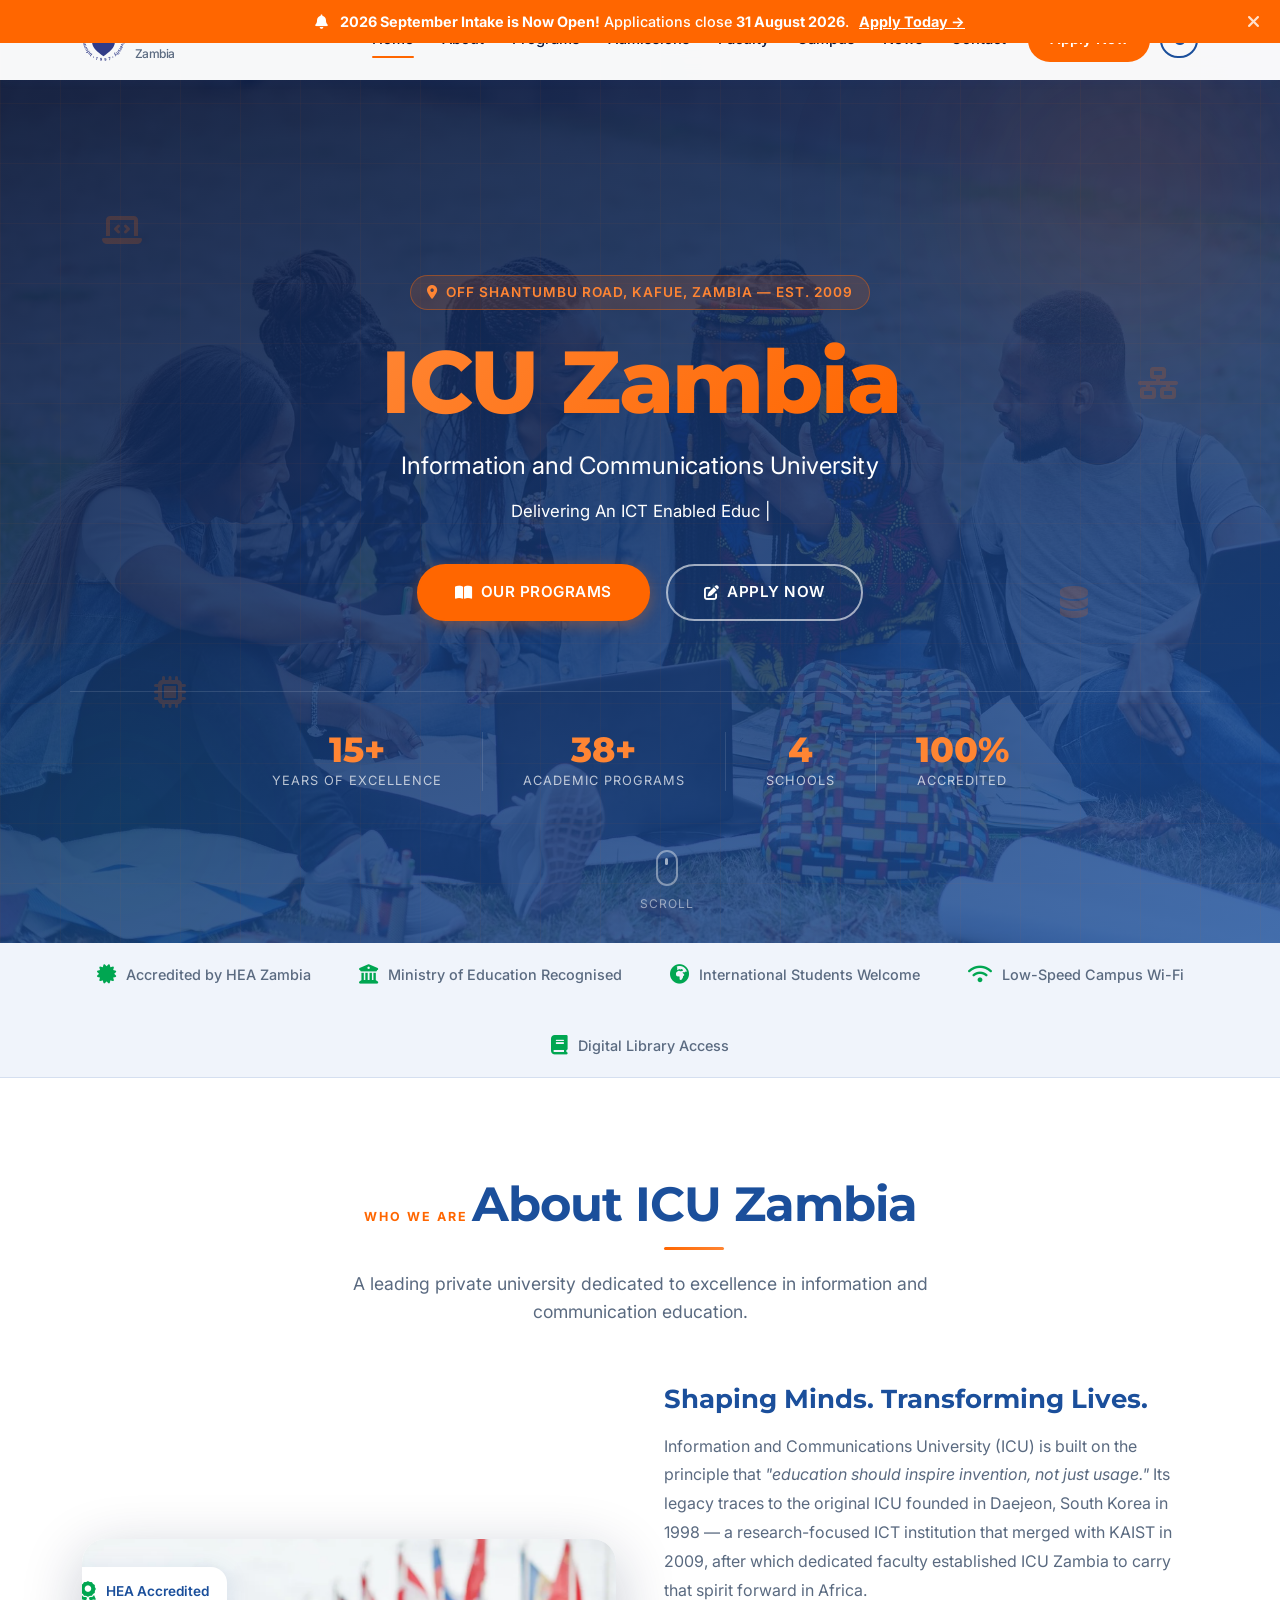
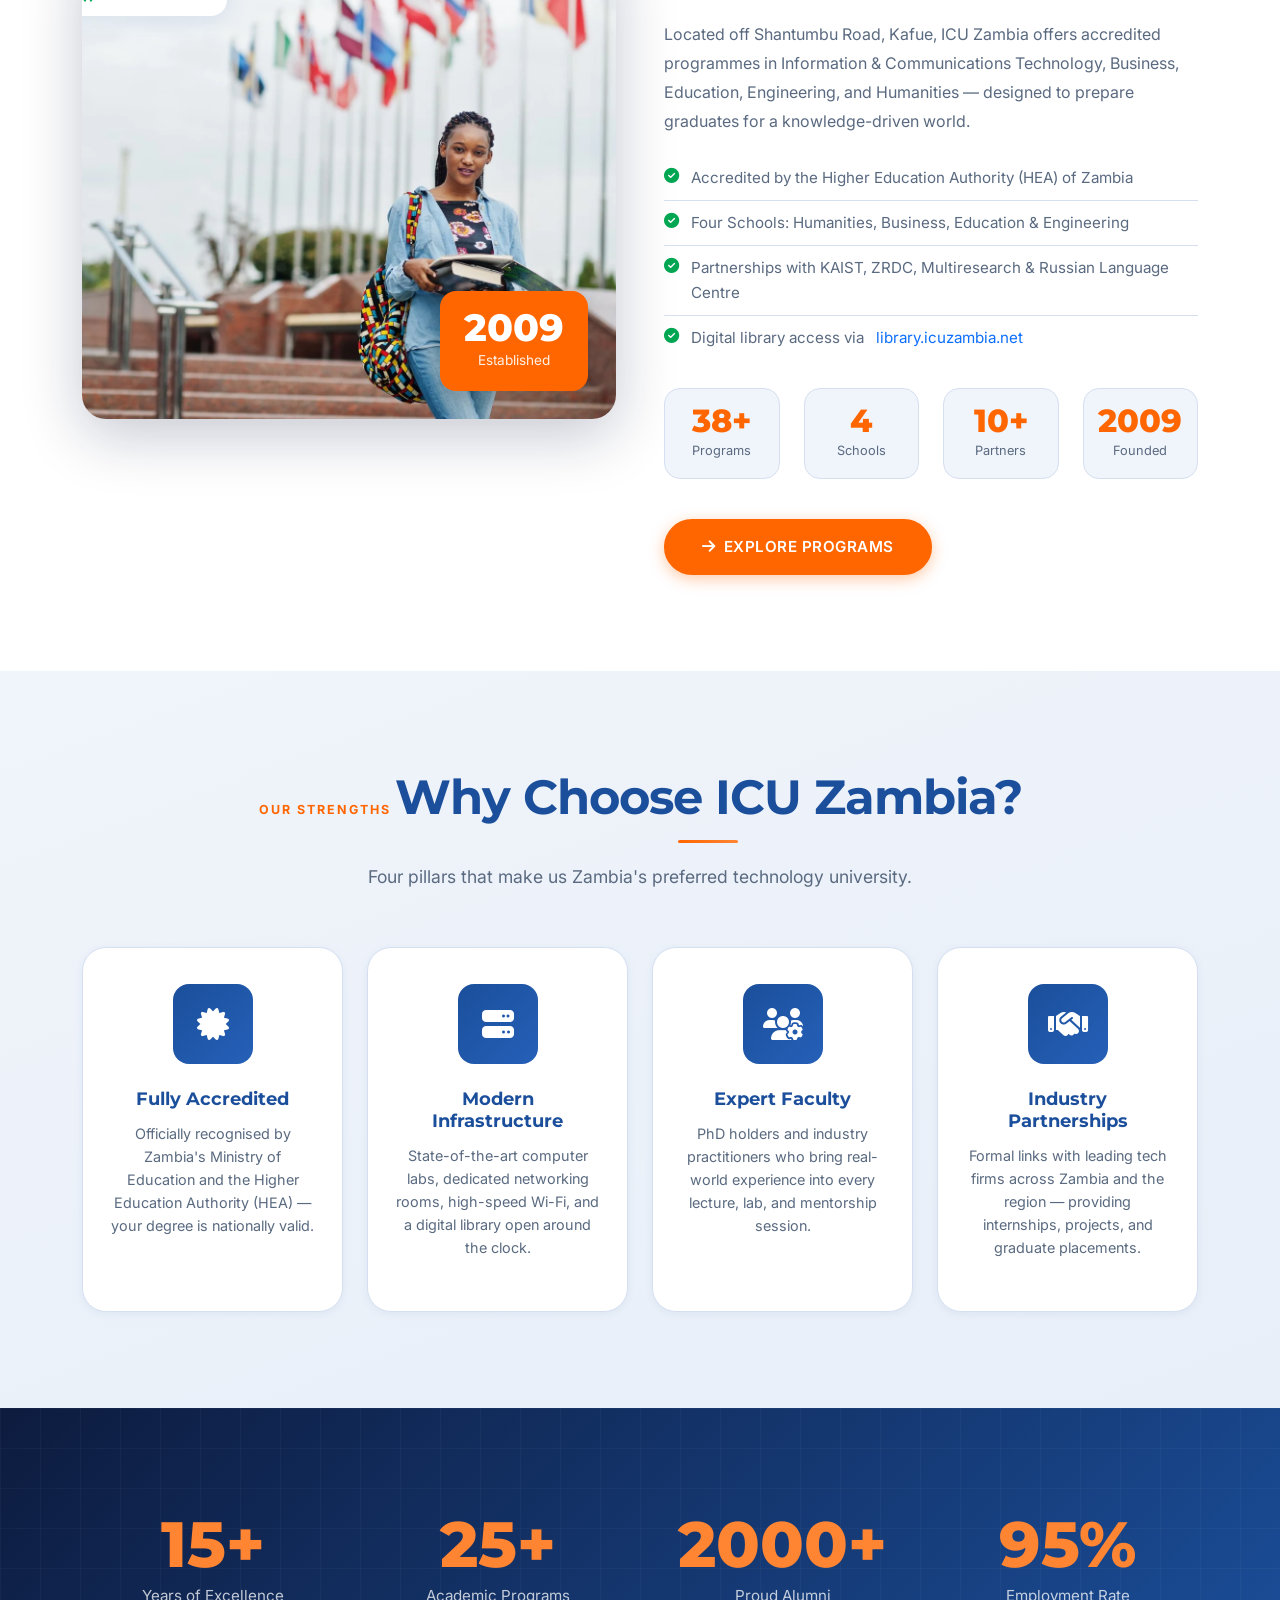
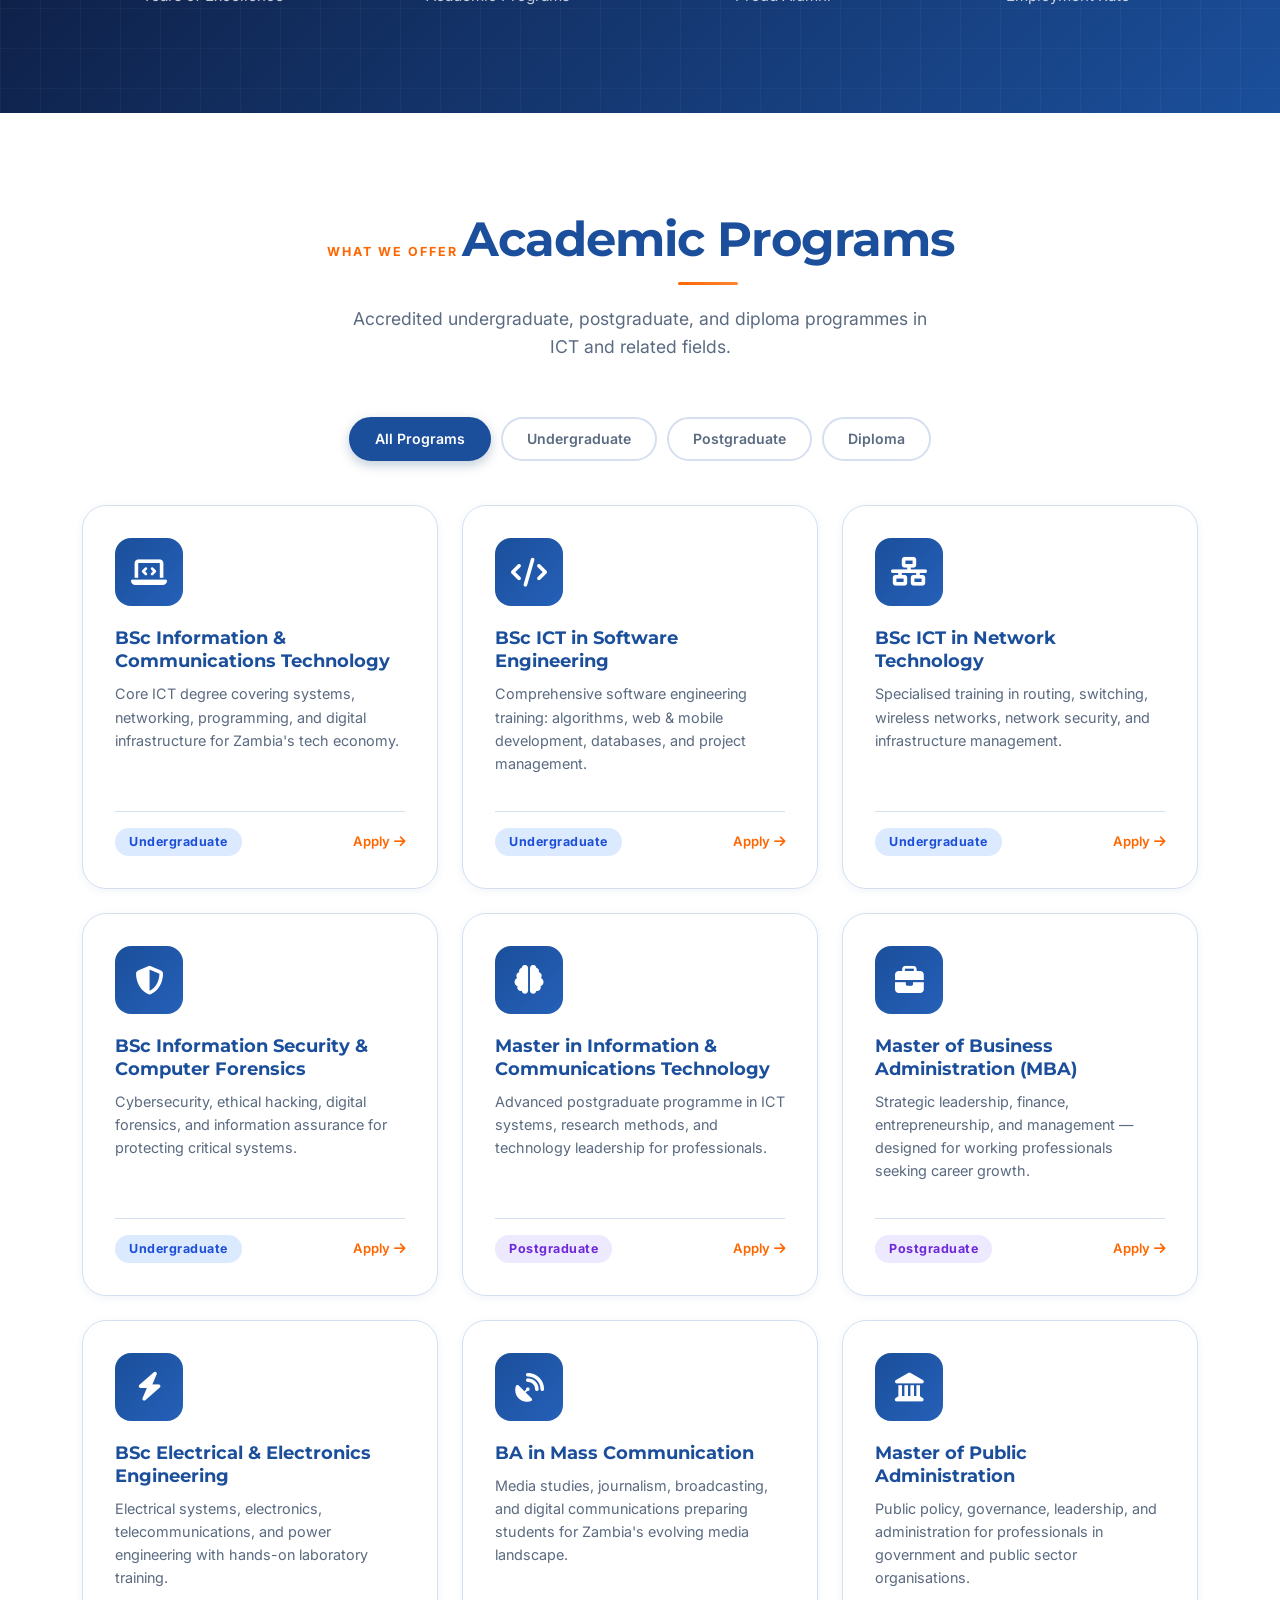
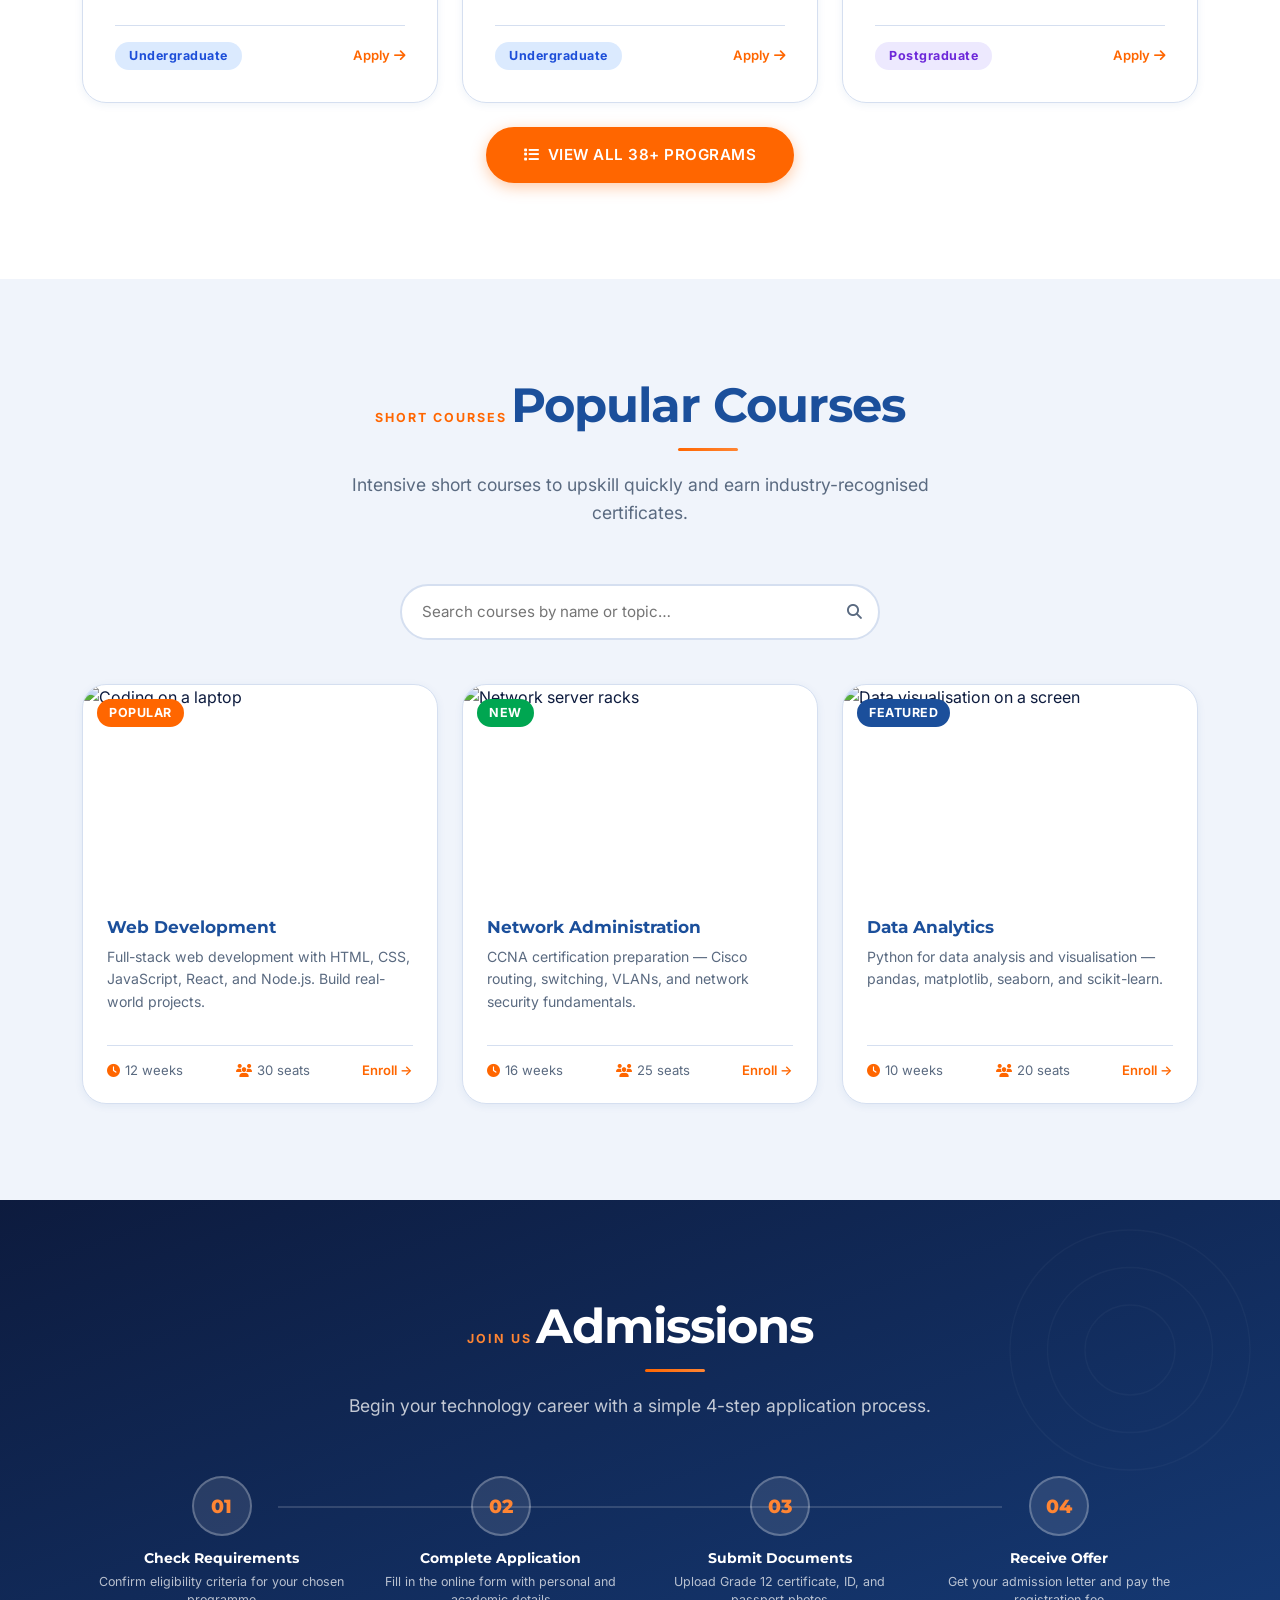
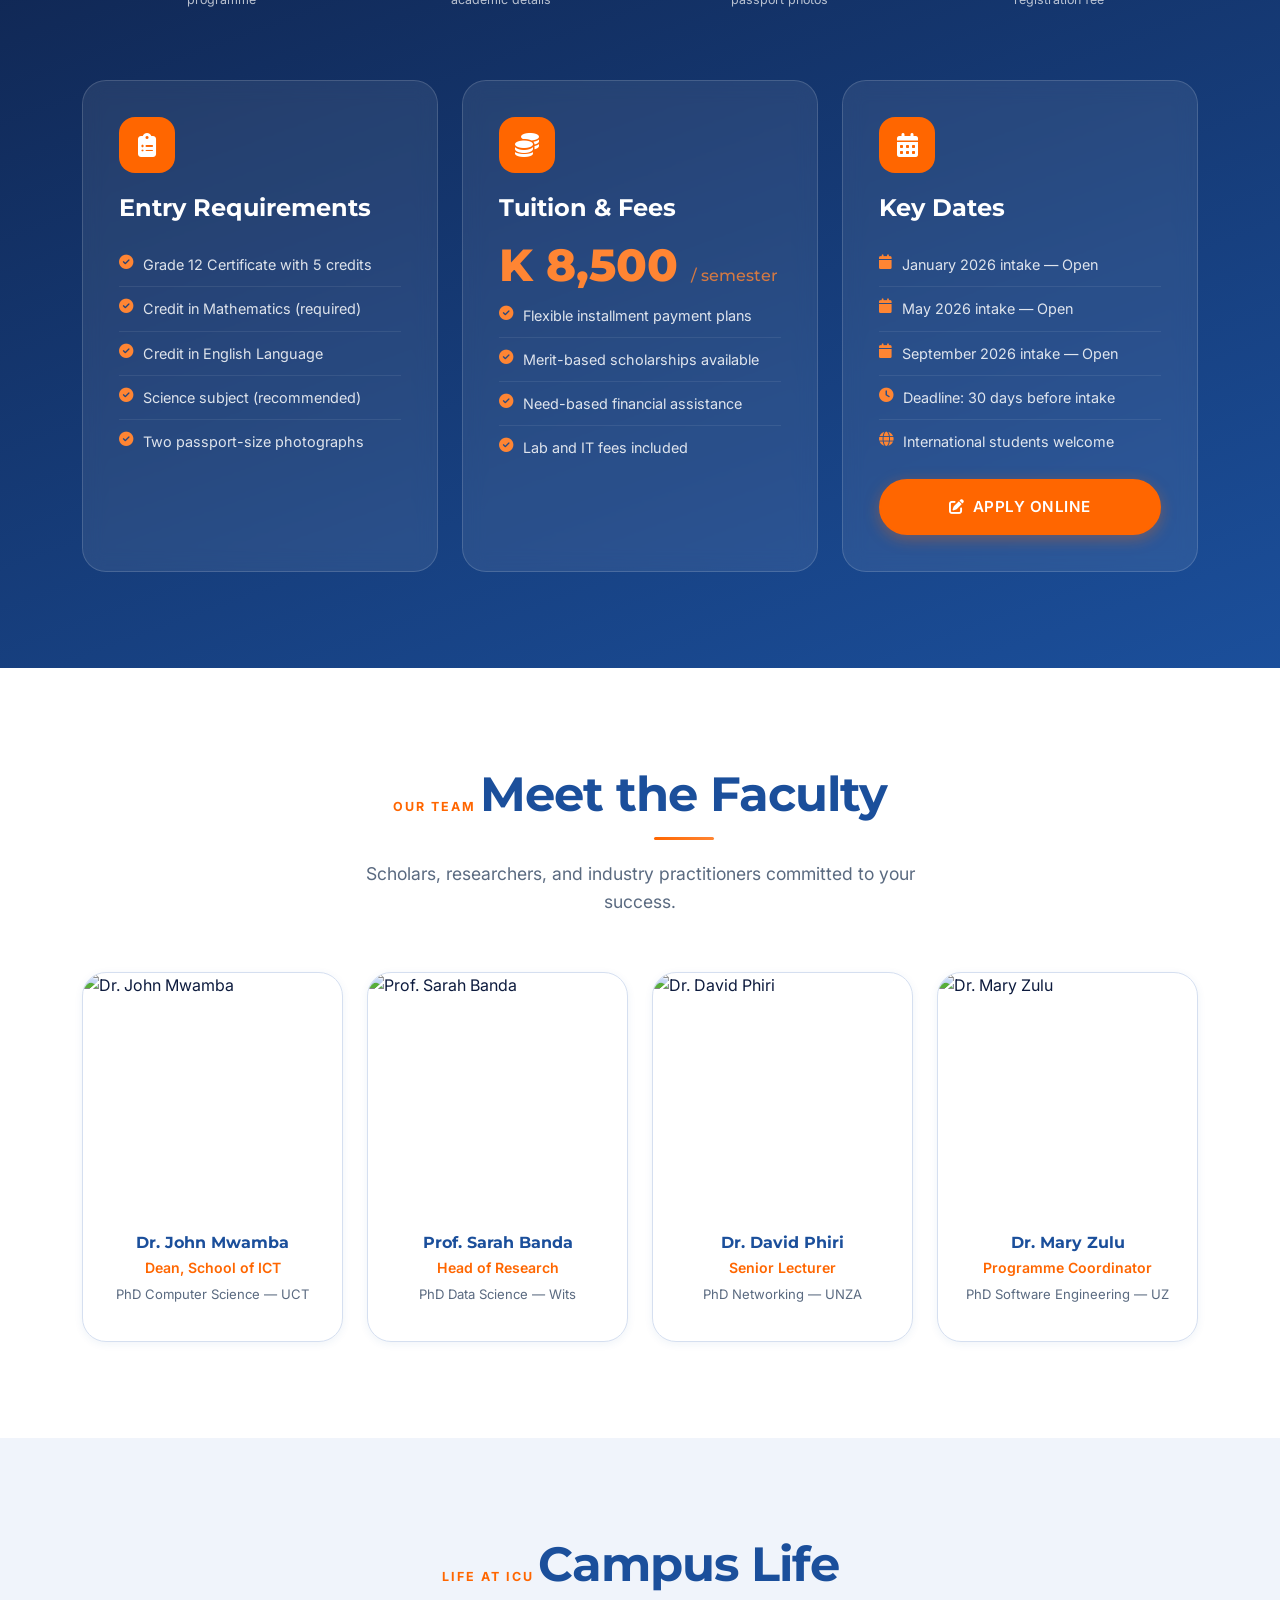
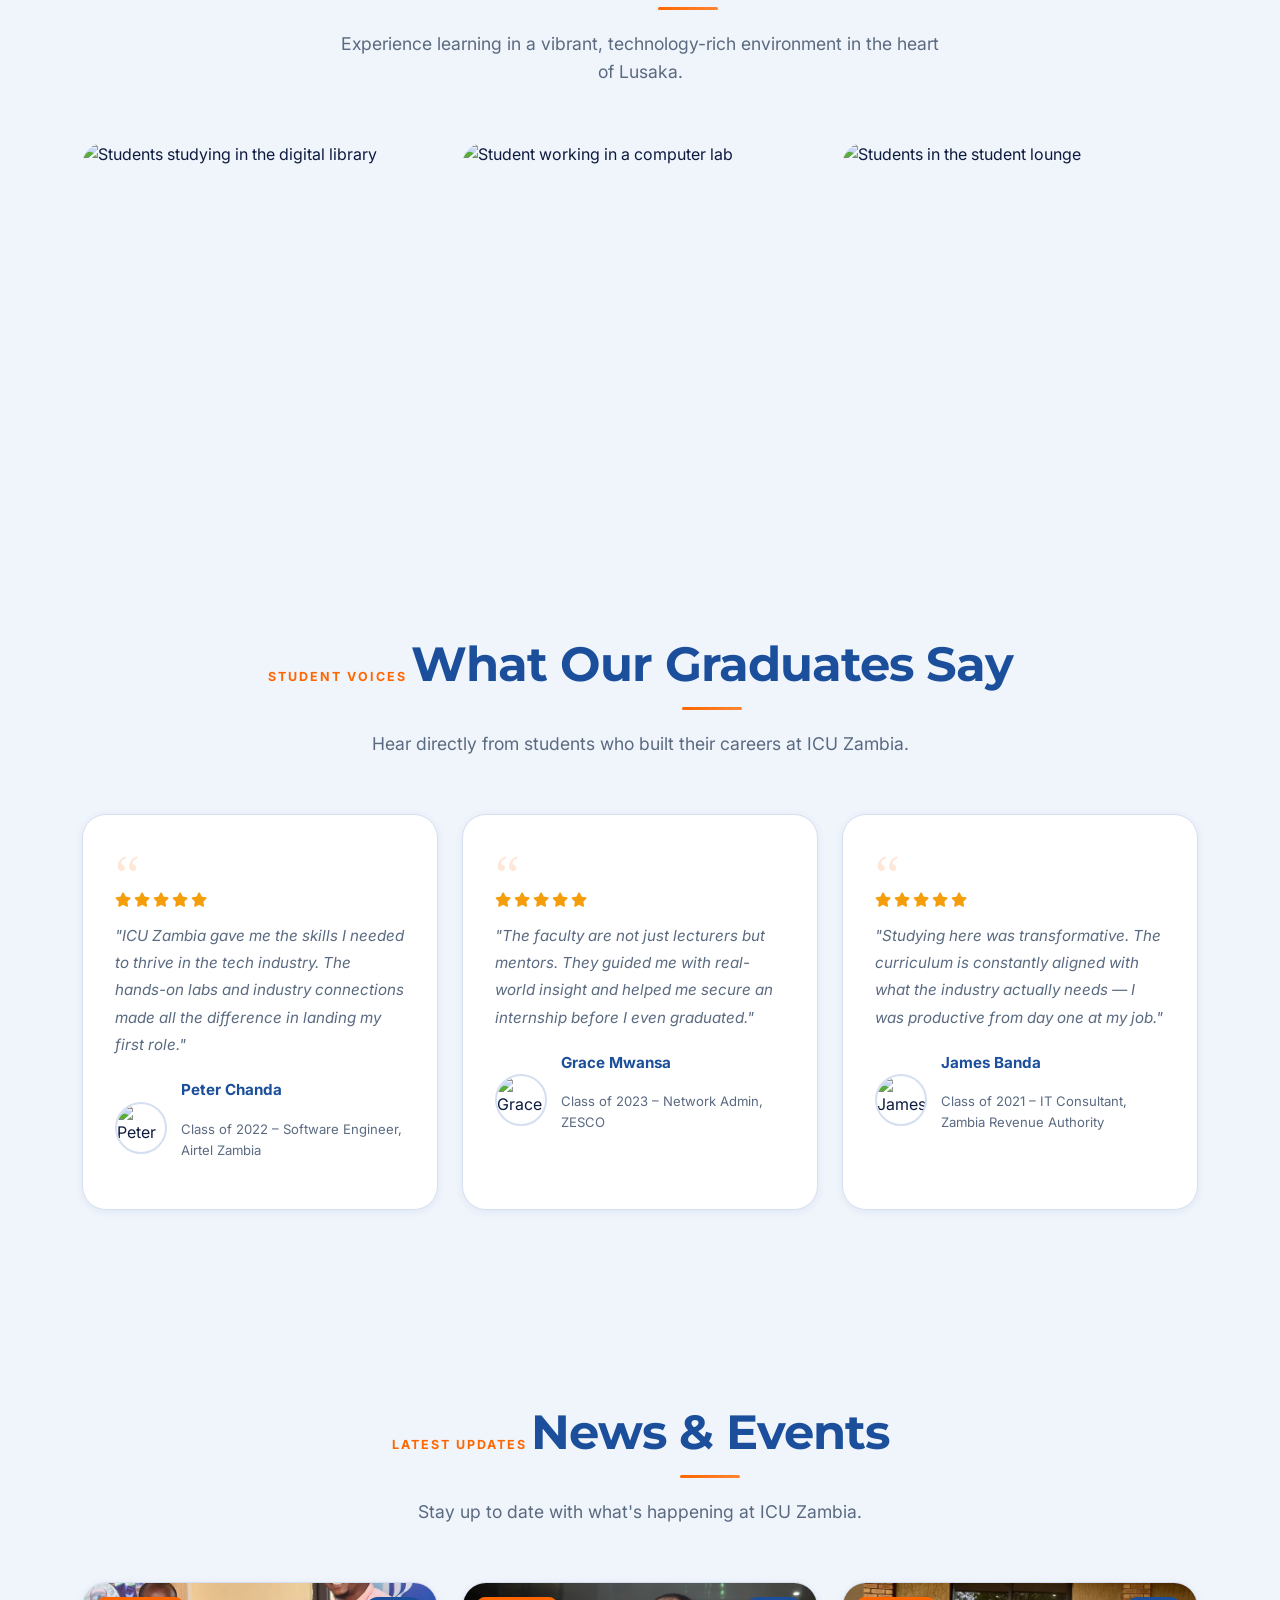
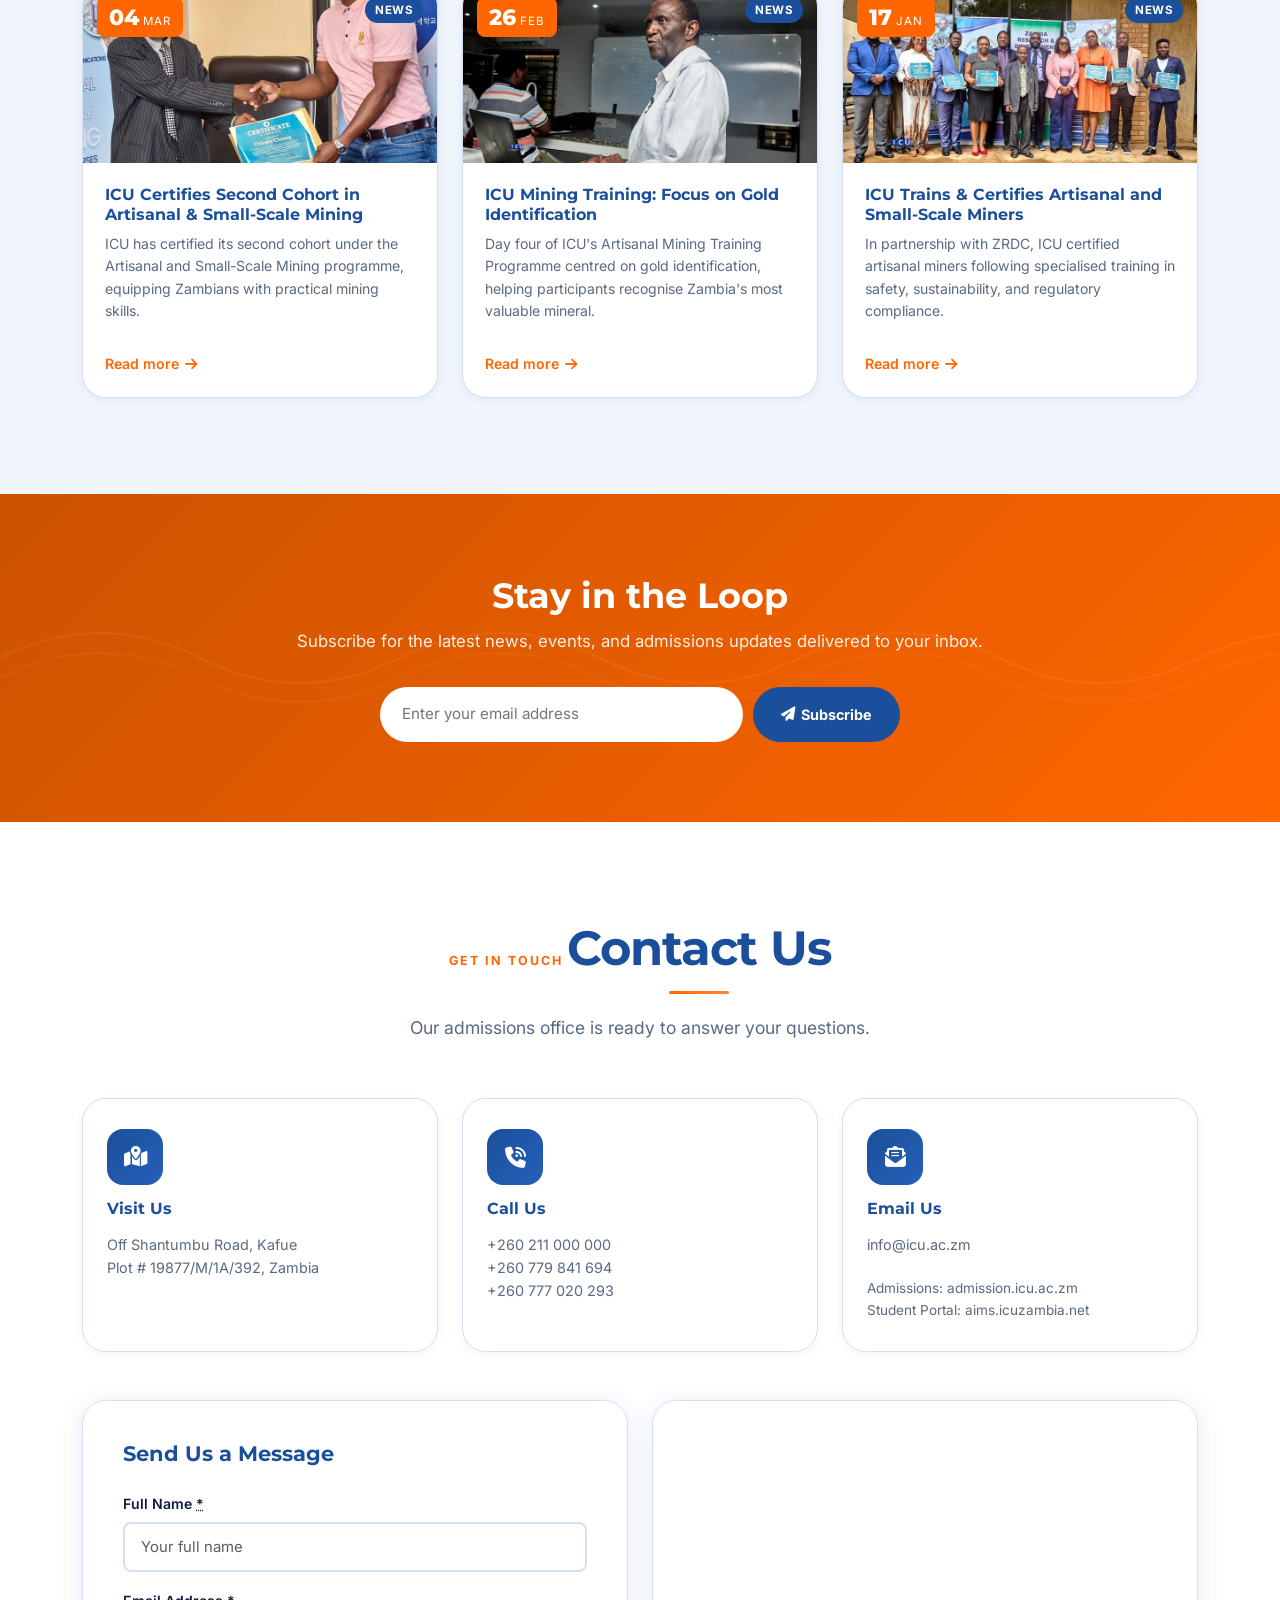
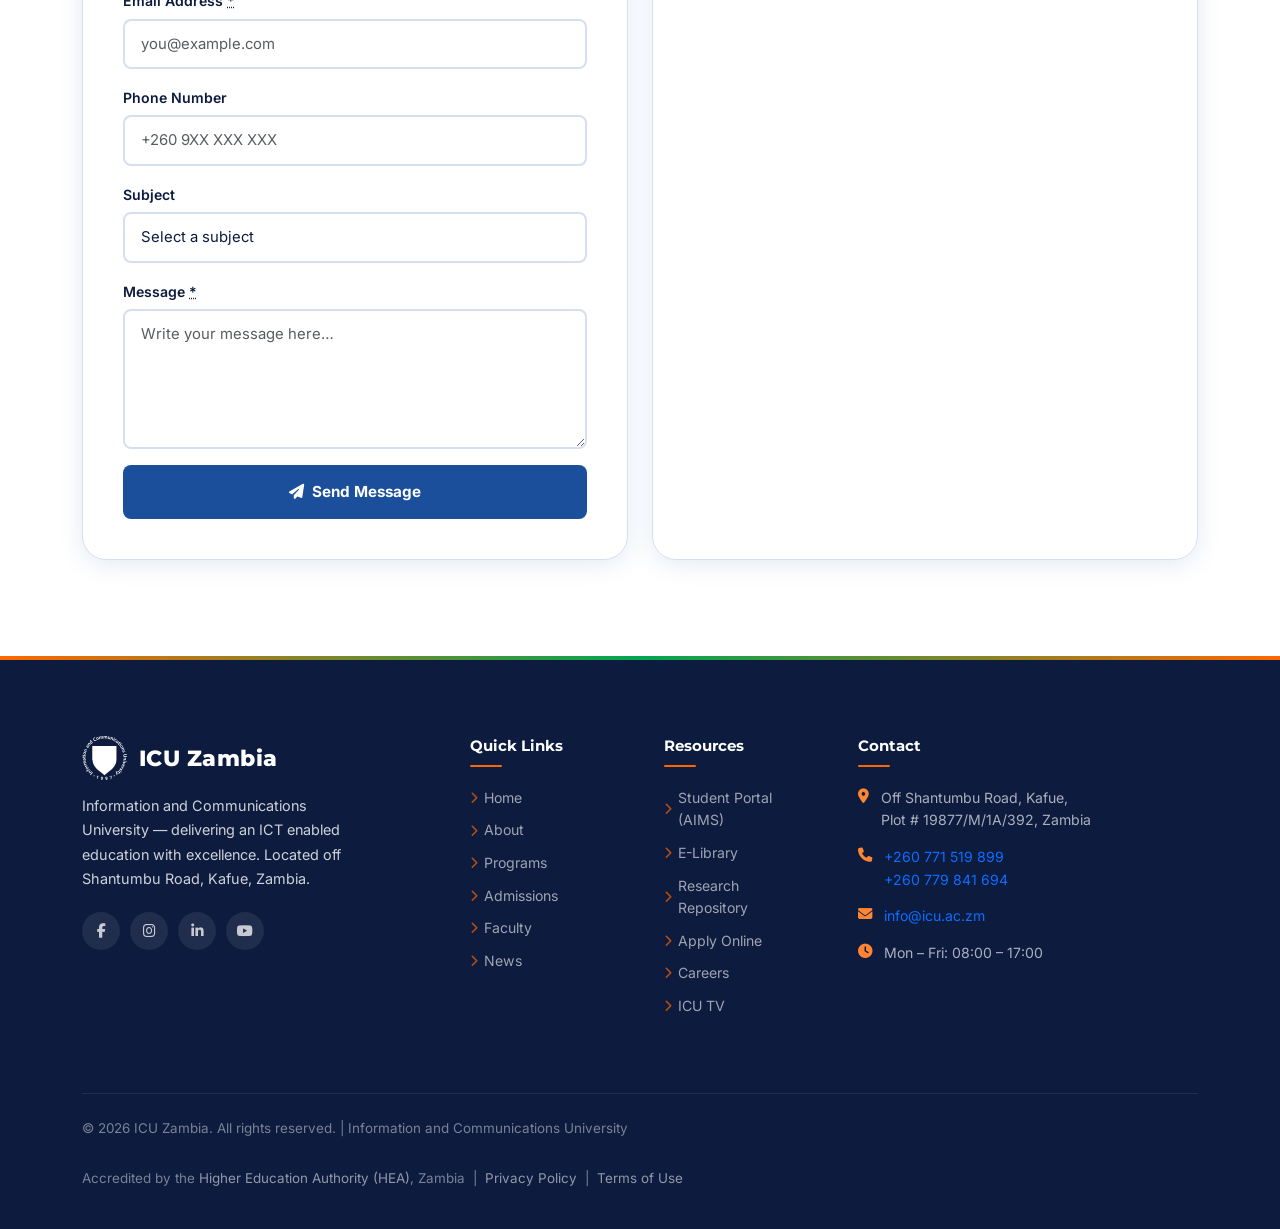
==== commit b693e067: "Update index.html" ====
--- a/index.html
+++ b/index.html
@@ -1113,7 +1113,7 @@
                         </div>
                         <h5>Call Us</h5>
                         <p>
-                            <a href="tel:+260211000000">+260 211 000 000</a><br>
+                            <a href="tel:+260961532739">+260 211 000 000</a><br>
                             <a href="tel:+260779841694">+260 779 841 694</a><br>
                             <a href="tel:+260777020293">+260 777 020 293</a>
                         </p>
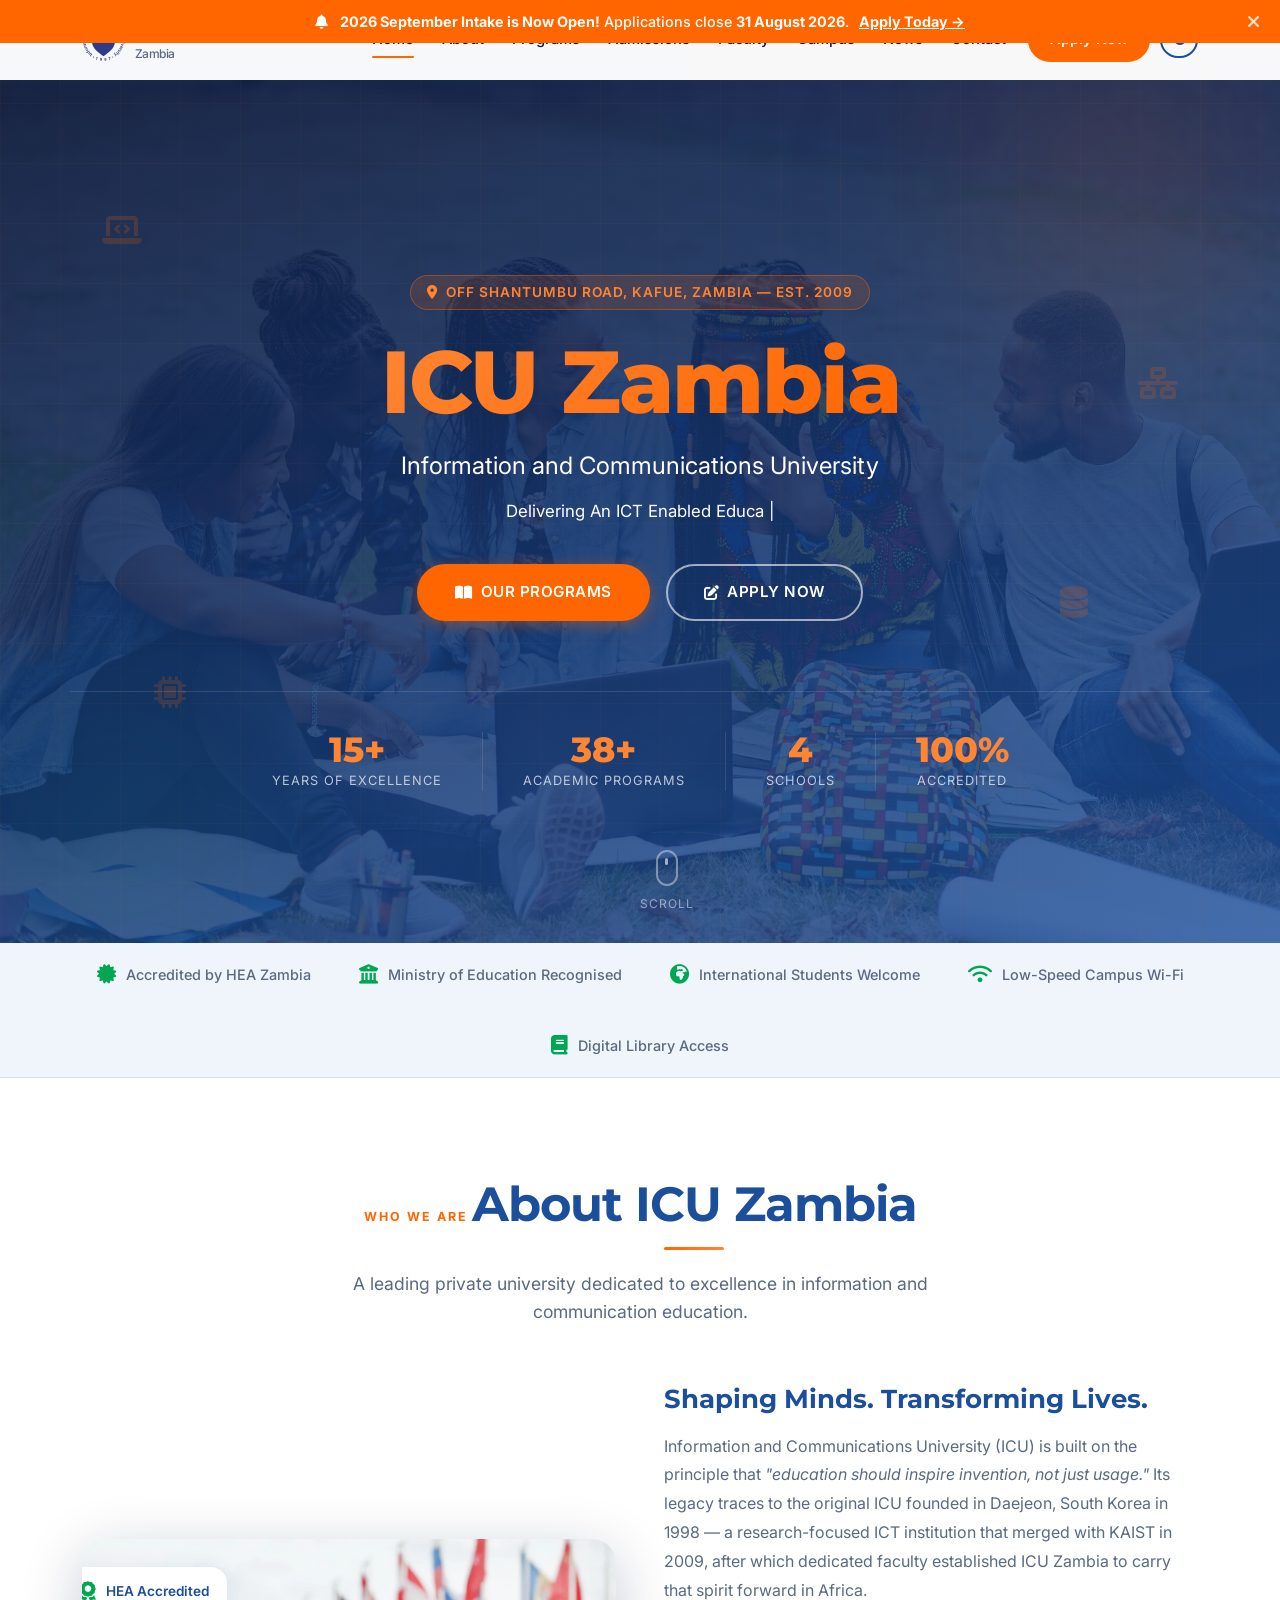
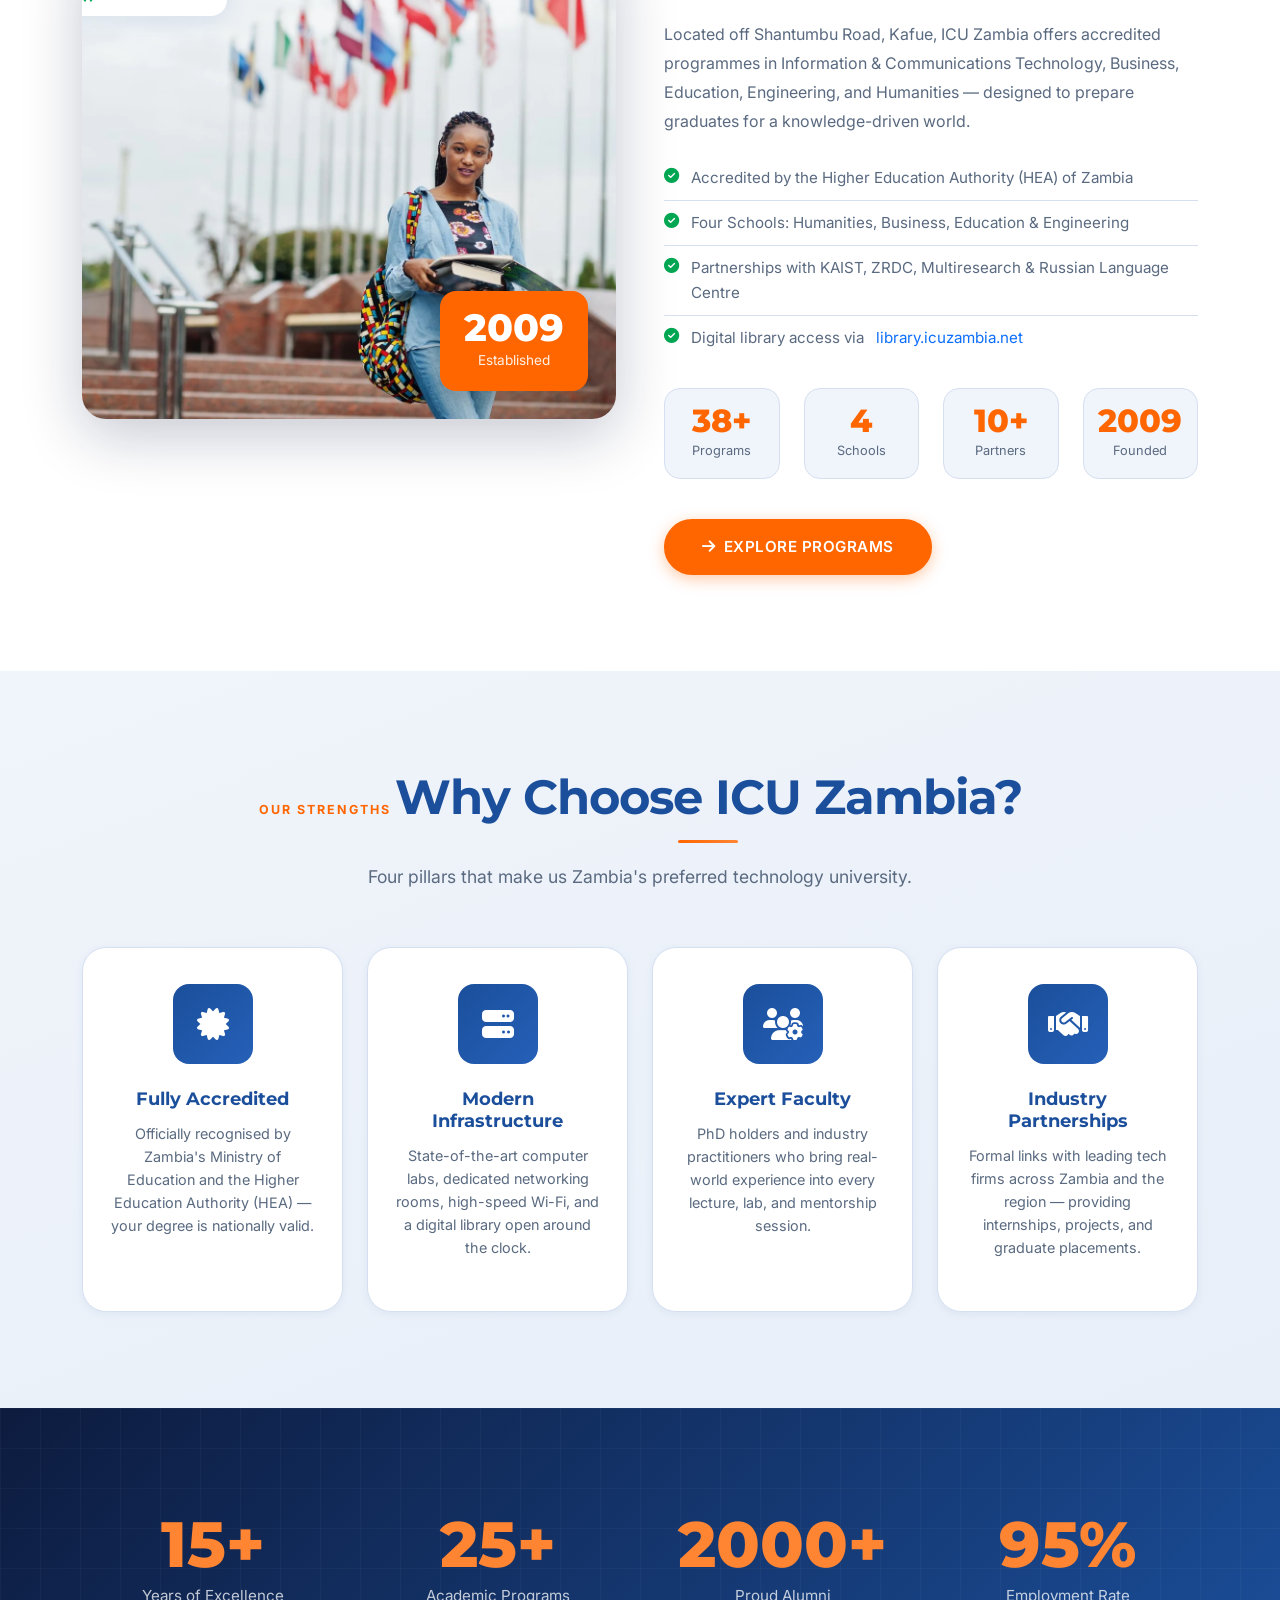
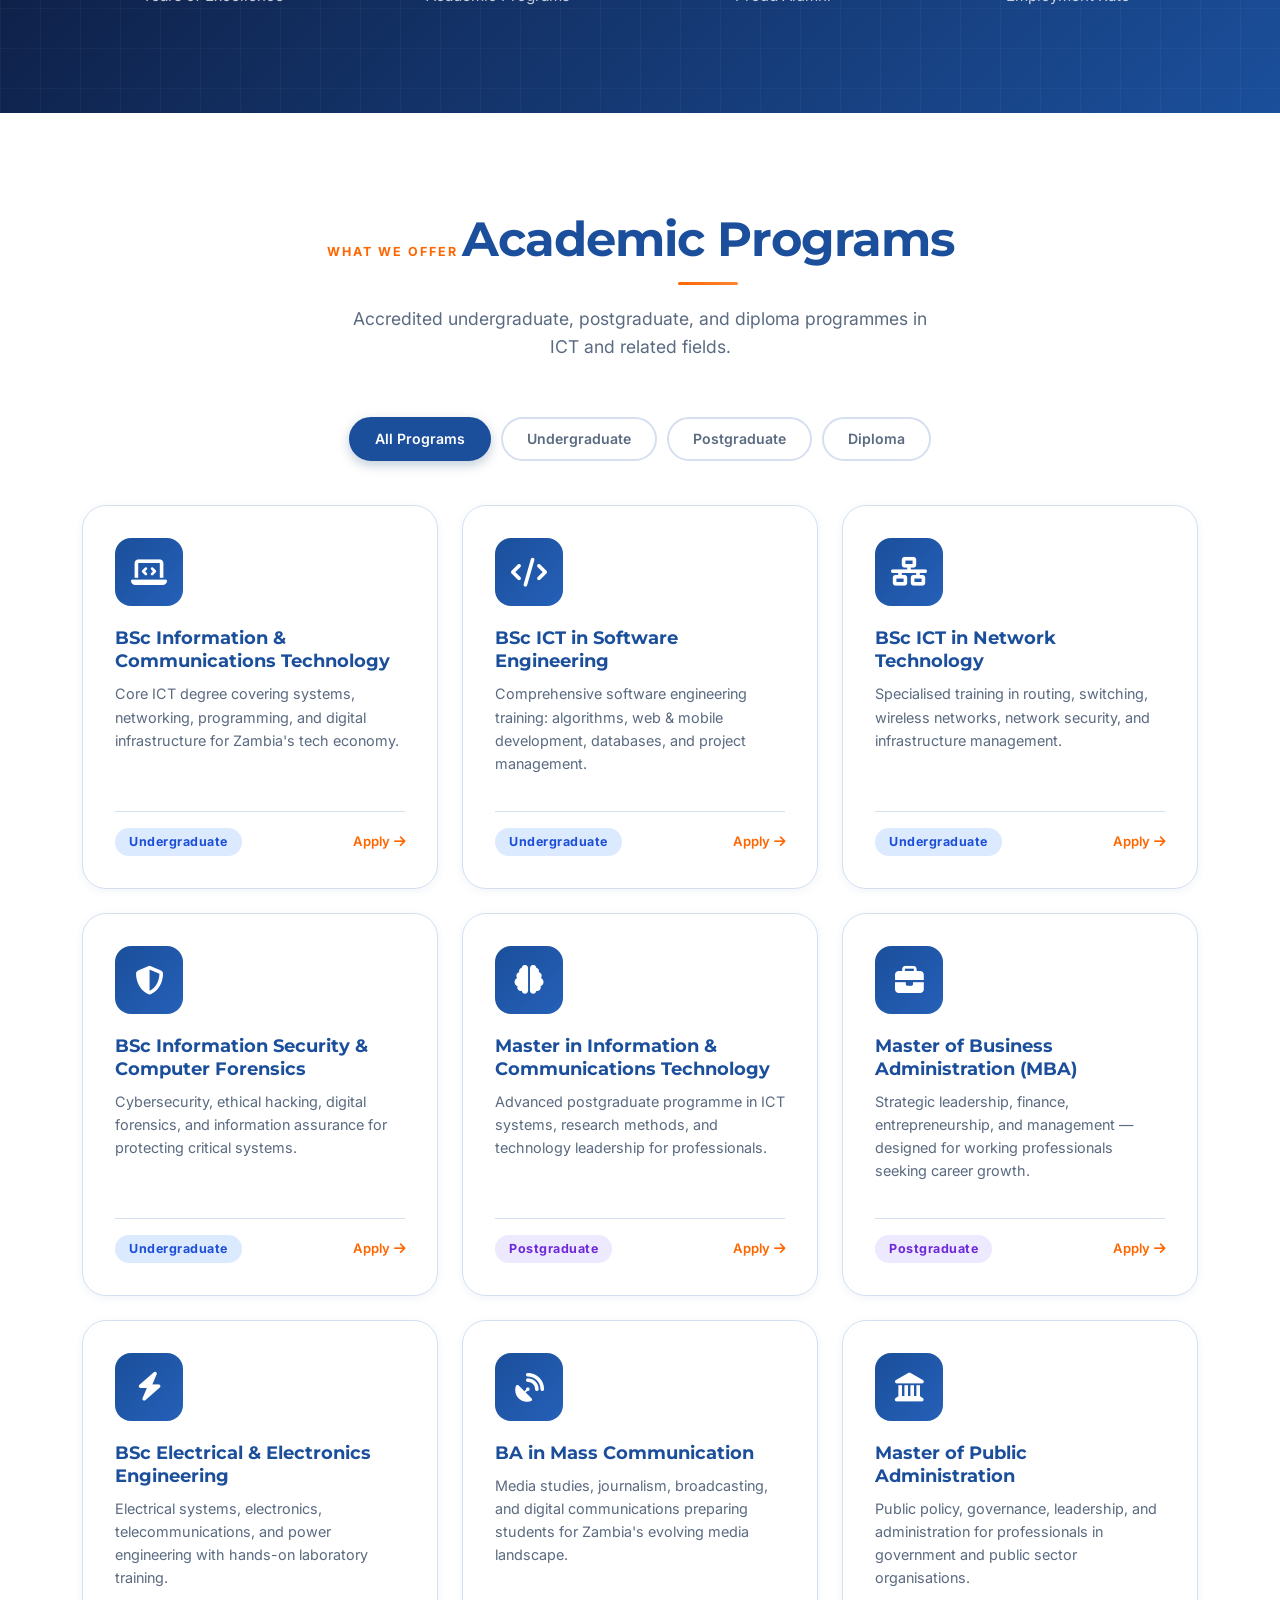
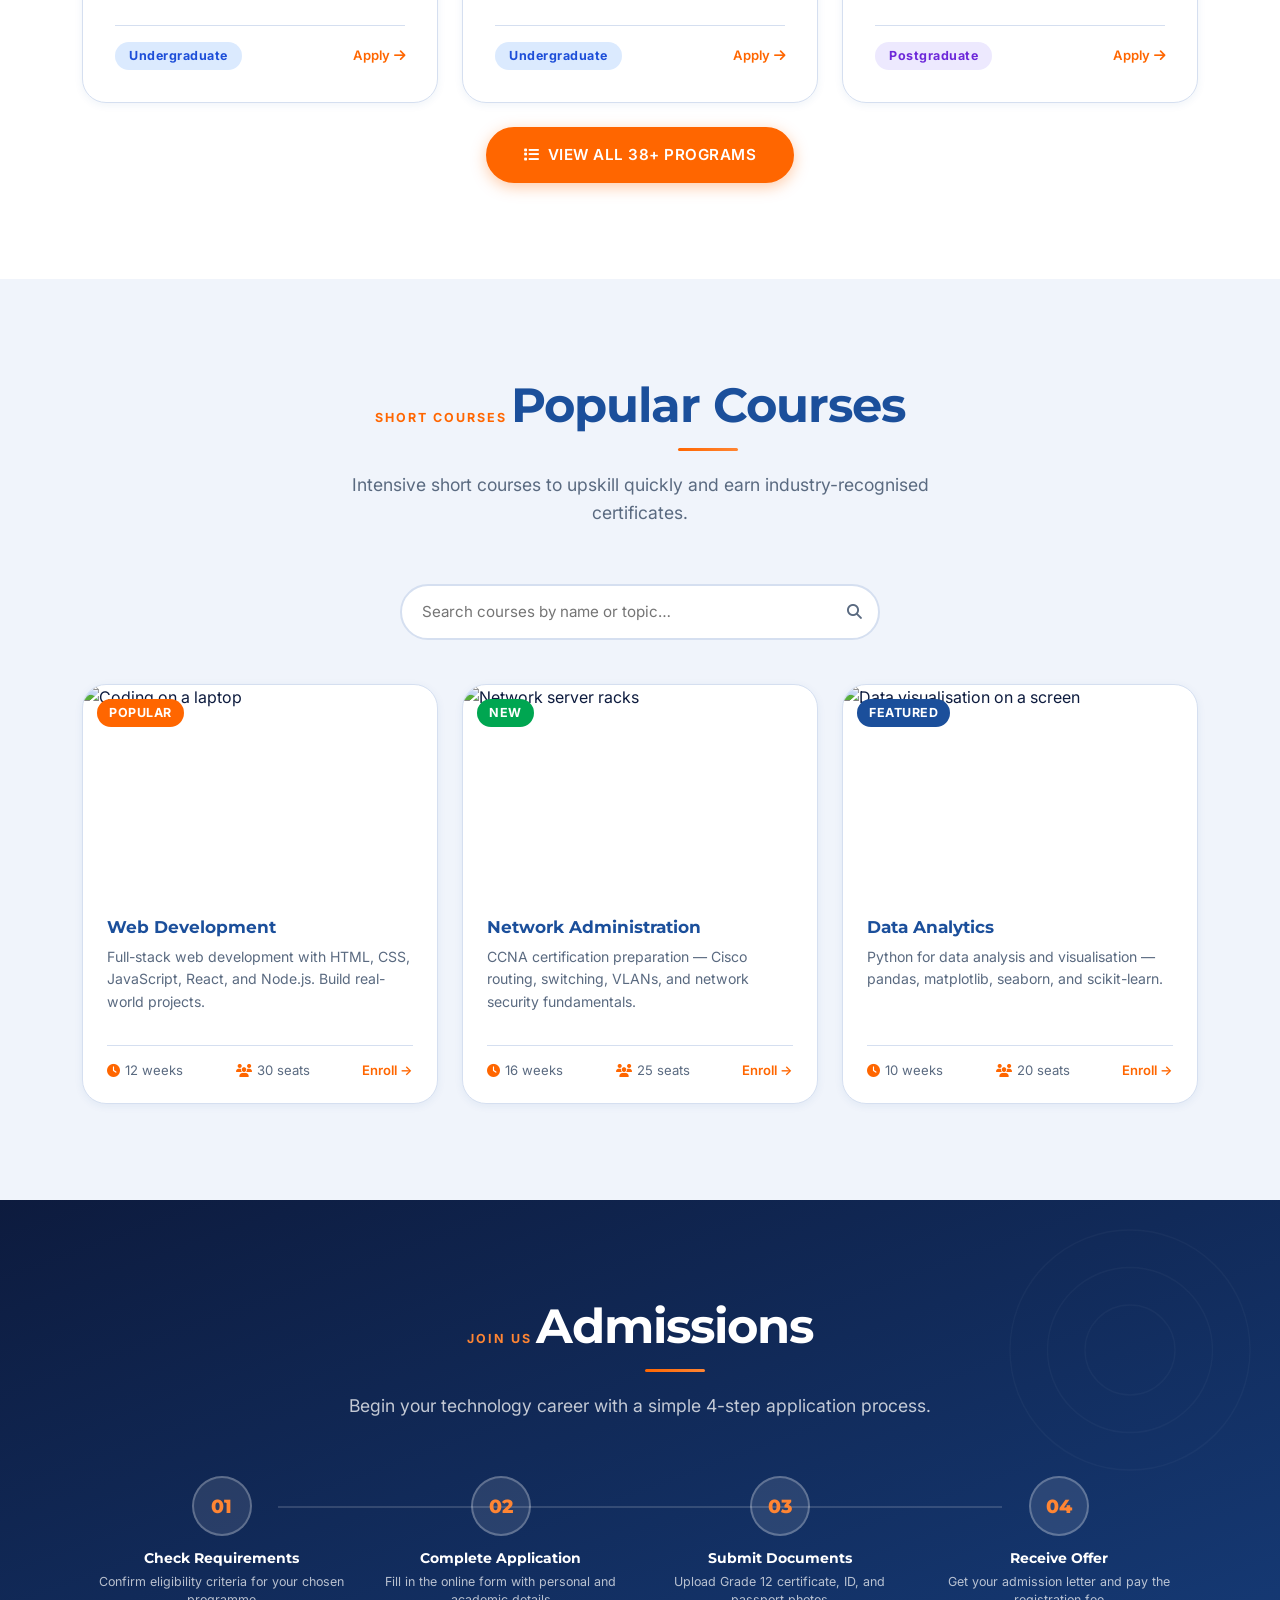
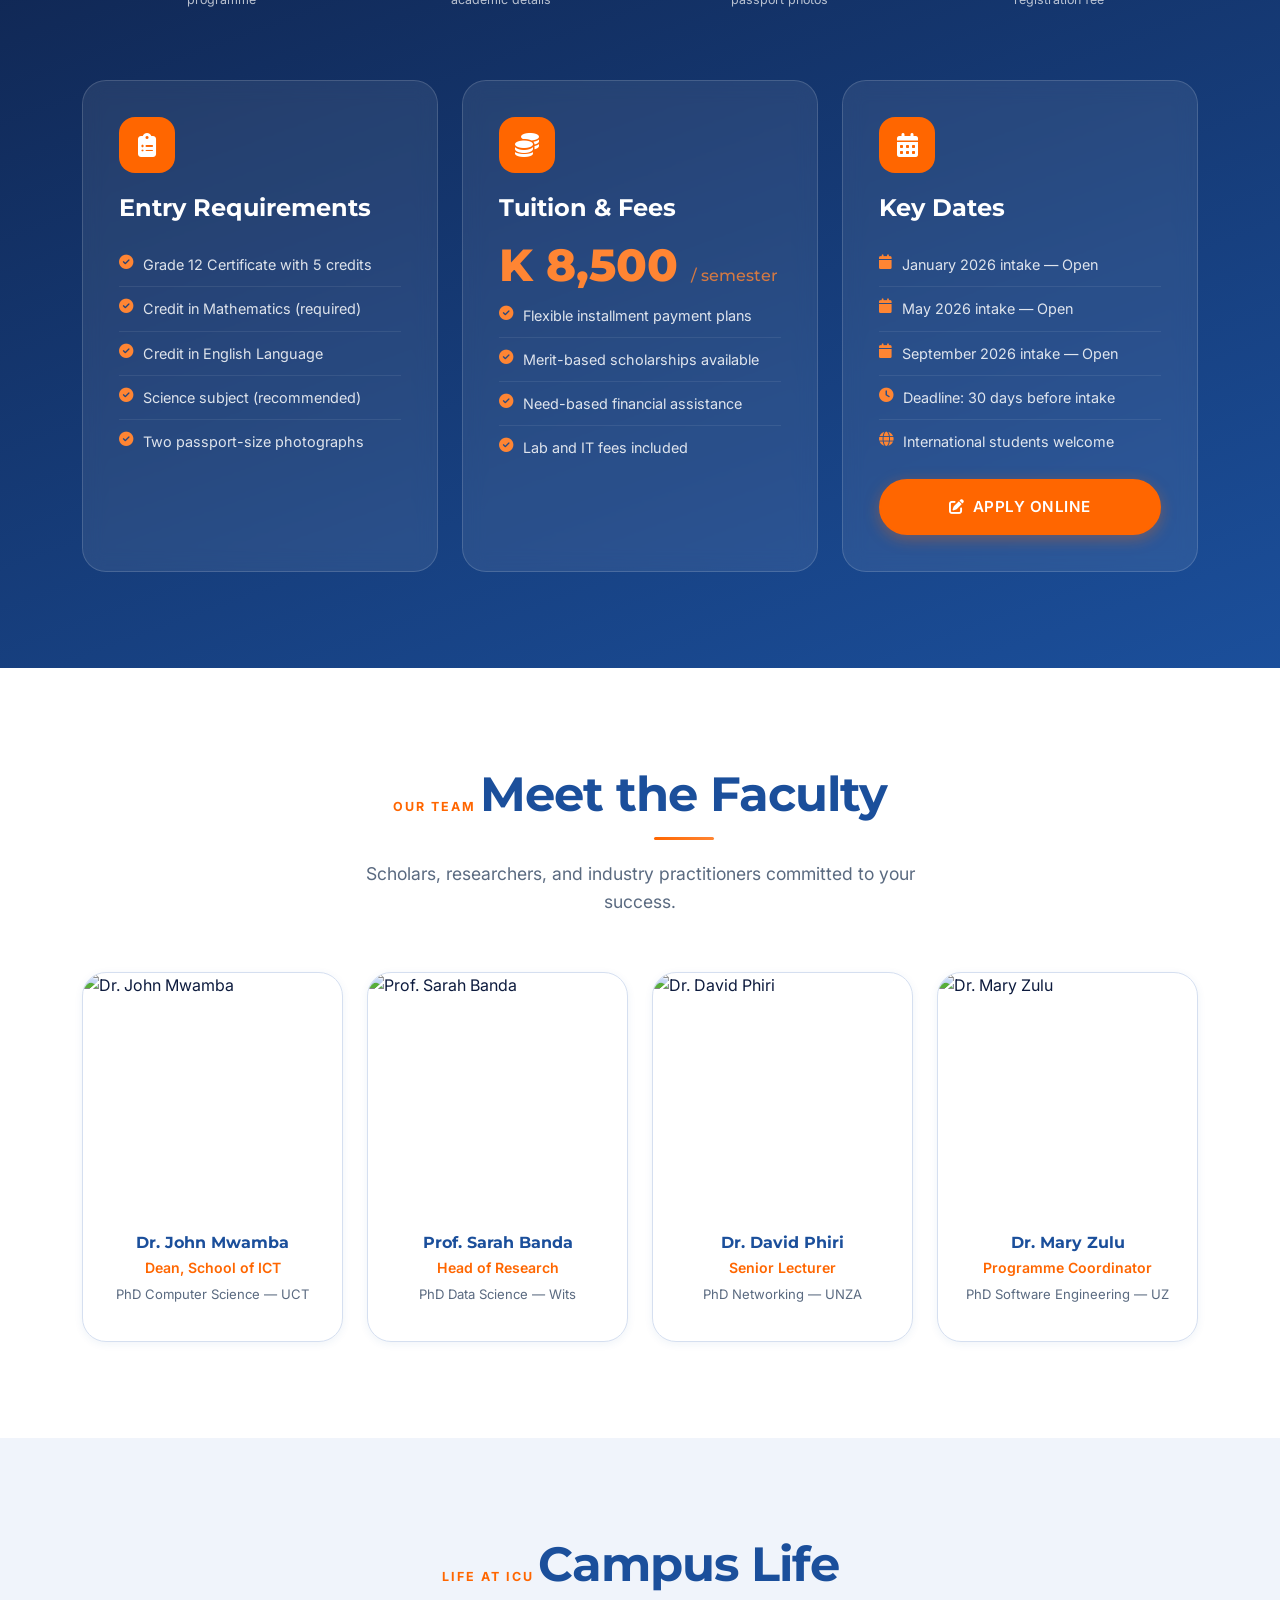
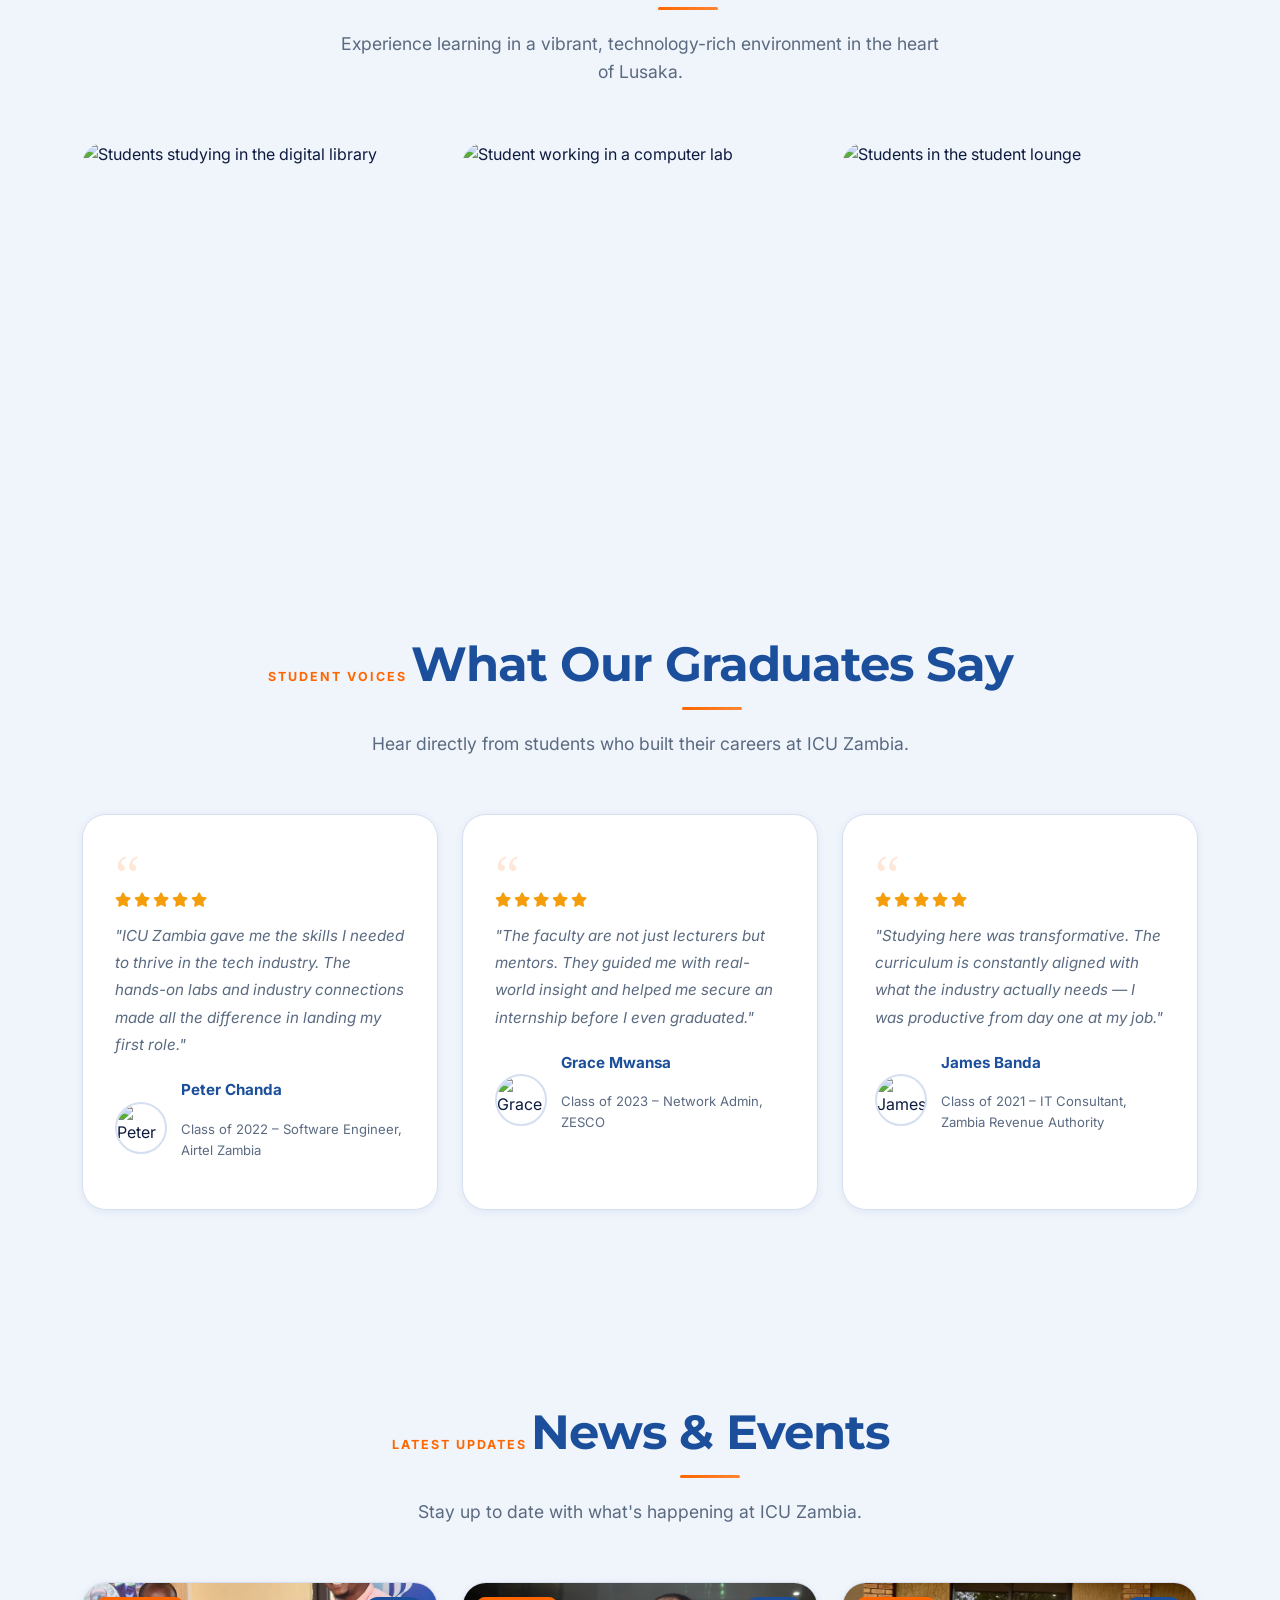
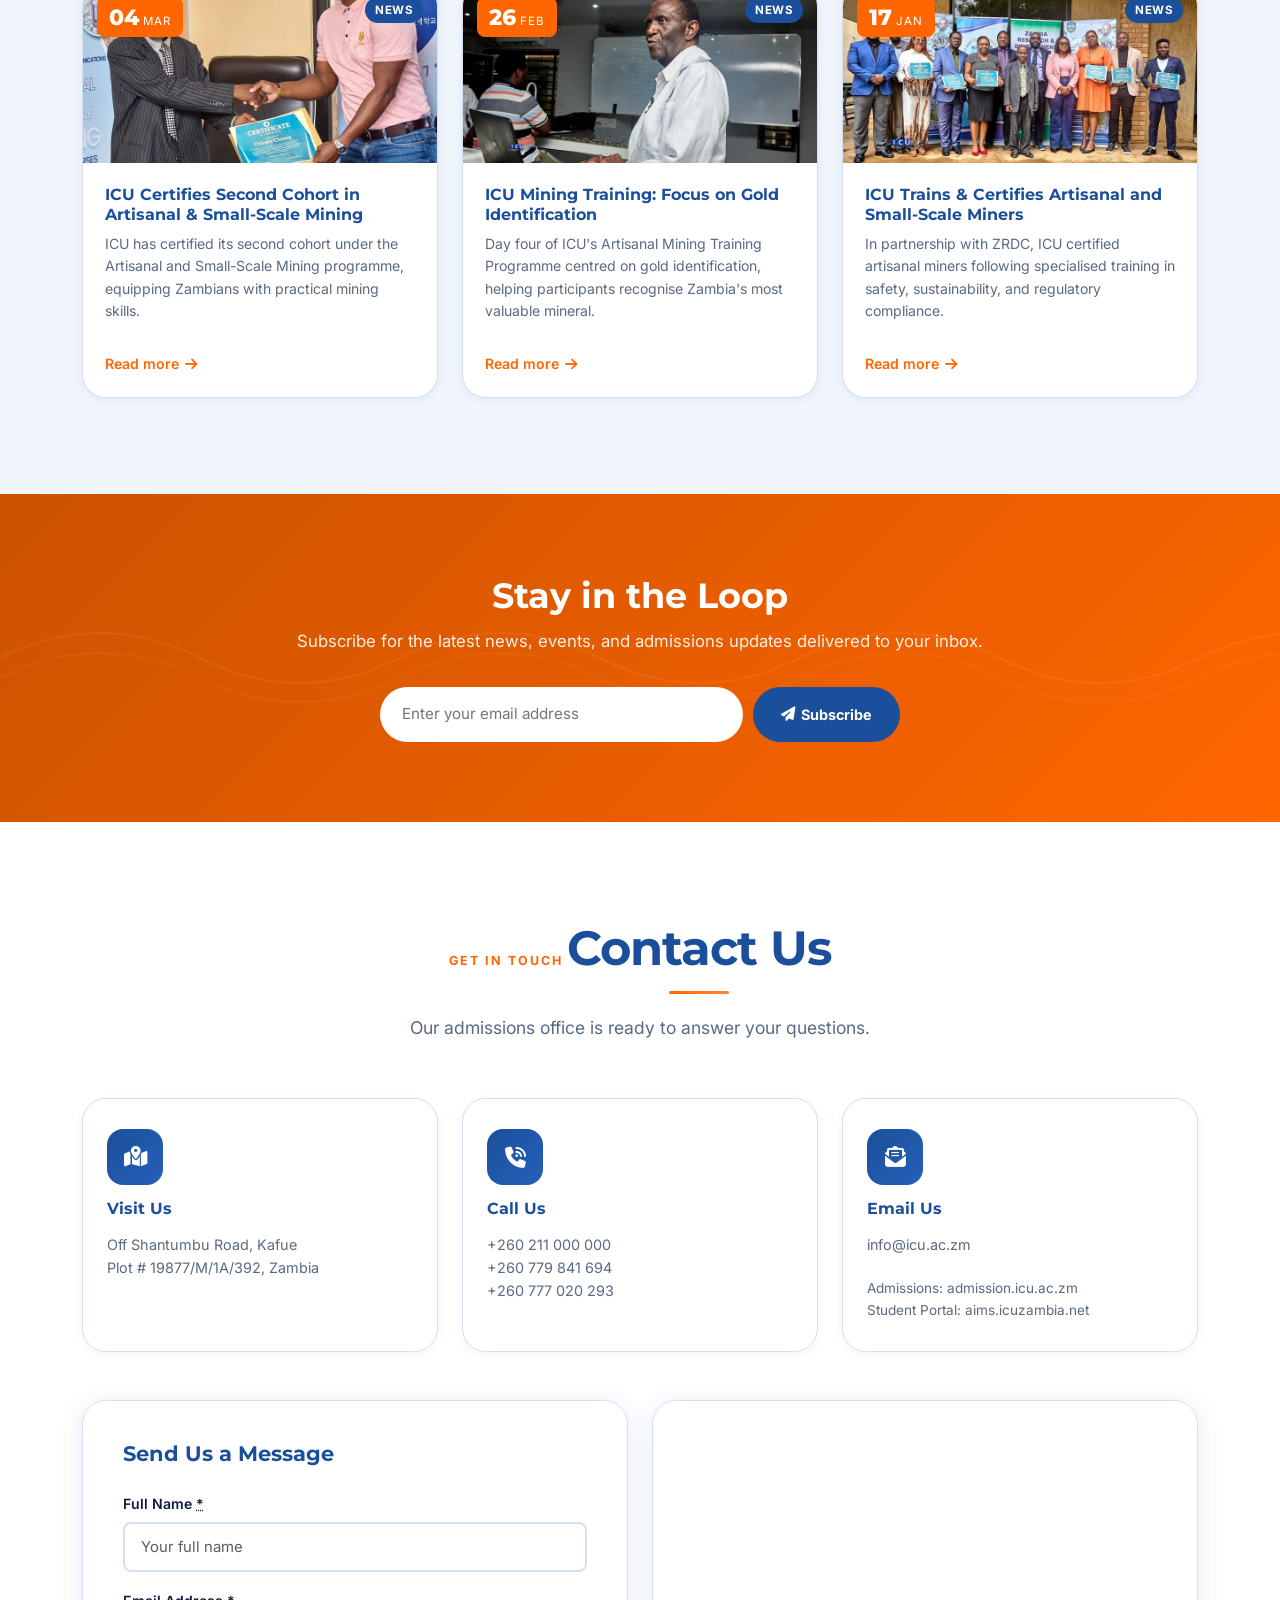
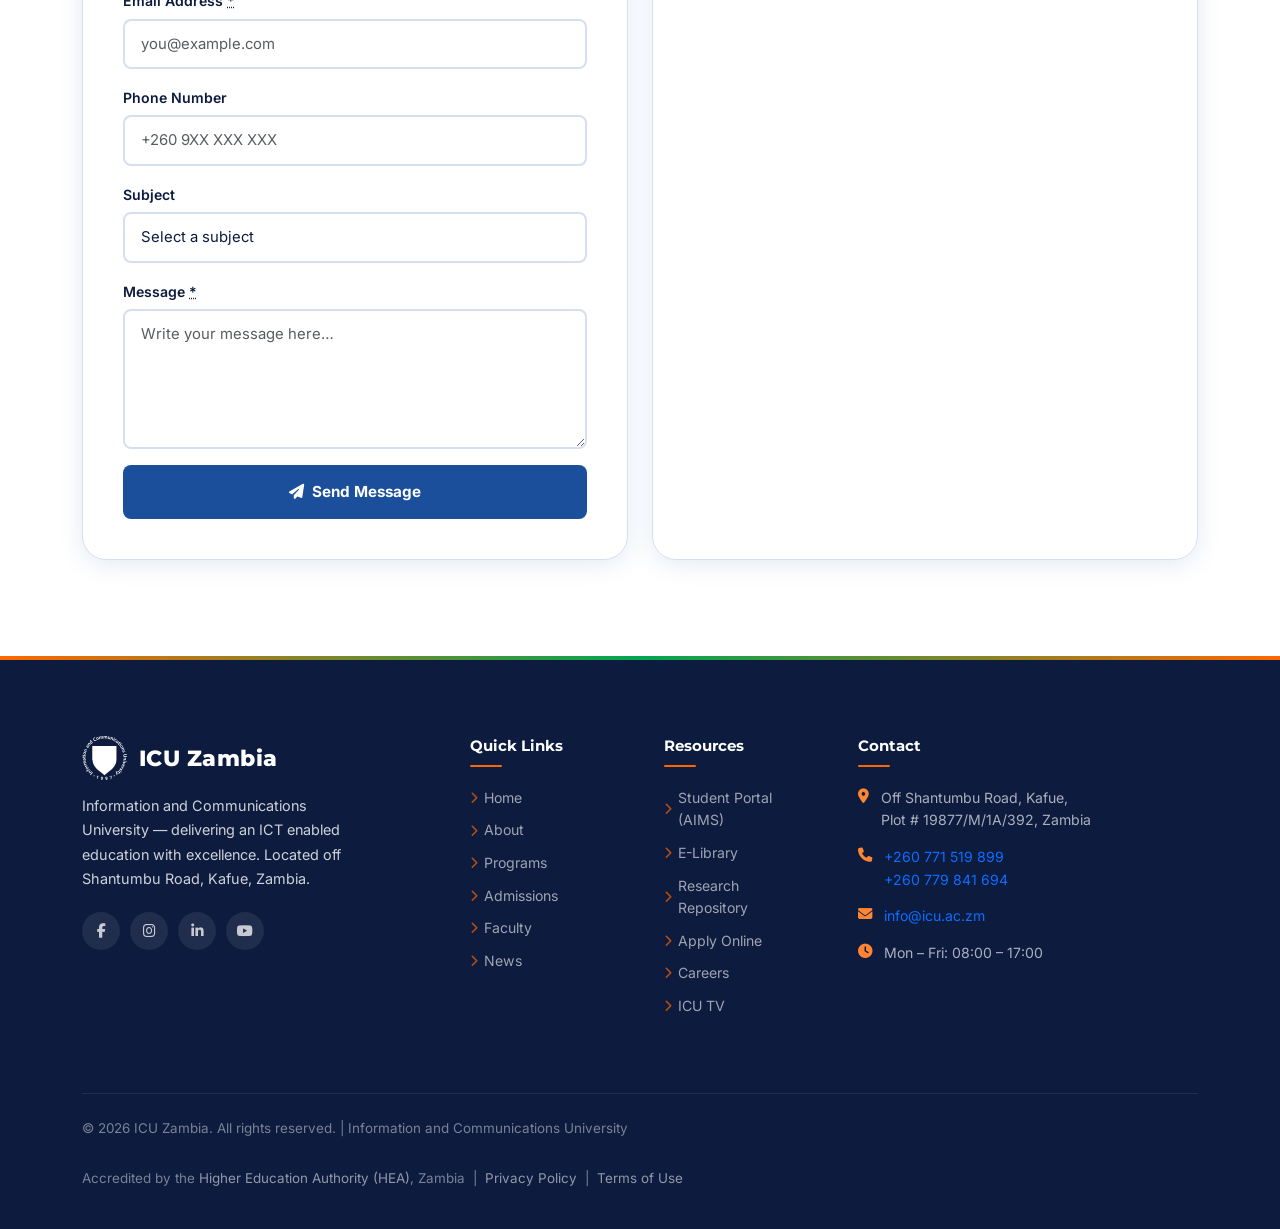
==== commit 5503abc4: "Update index.html" ====
--- a/index.html
+++ b/index.html
@@ -5,7 +5,7 @@
     <meta name="viewport" content="width=device-width, initial-scale=1.0">
     <meta name="description"  content="Information and Communications University (ICU) Zambia – Delivering An ICT Enabled Education With Excellence. Located in Kafue, Zambia. Apply now for 2026 intake.">
     <meta name="keywords"     content="ICU Zambia, Information Communications University, Kafue, ICT, software engineering, network technology, higher education Zambia">
-    <meta name="author"       content="Information and Communications University Zambia">
+    <meta name="author"       content="Information and Communications University ">
     <meta name="theme-color"  content="#1b4f9b">
 
     <!-- Open Graph / Social sharing -->
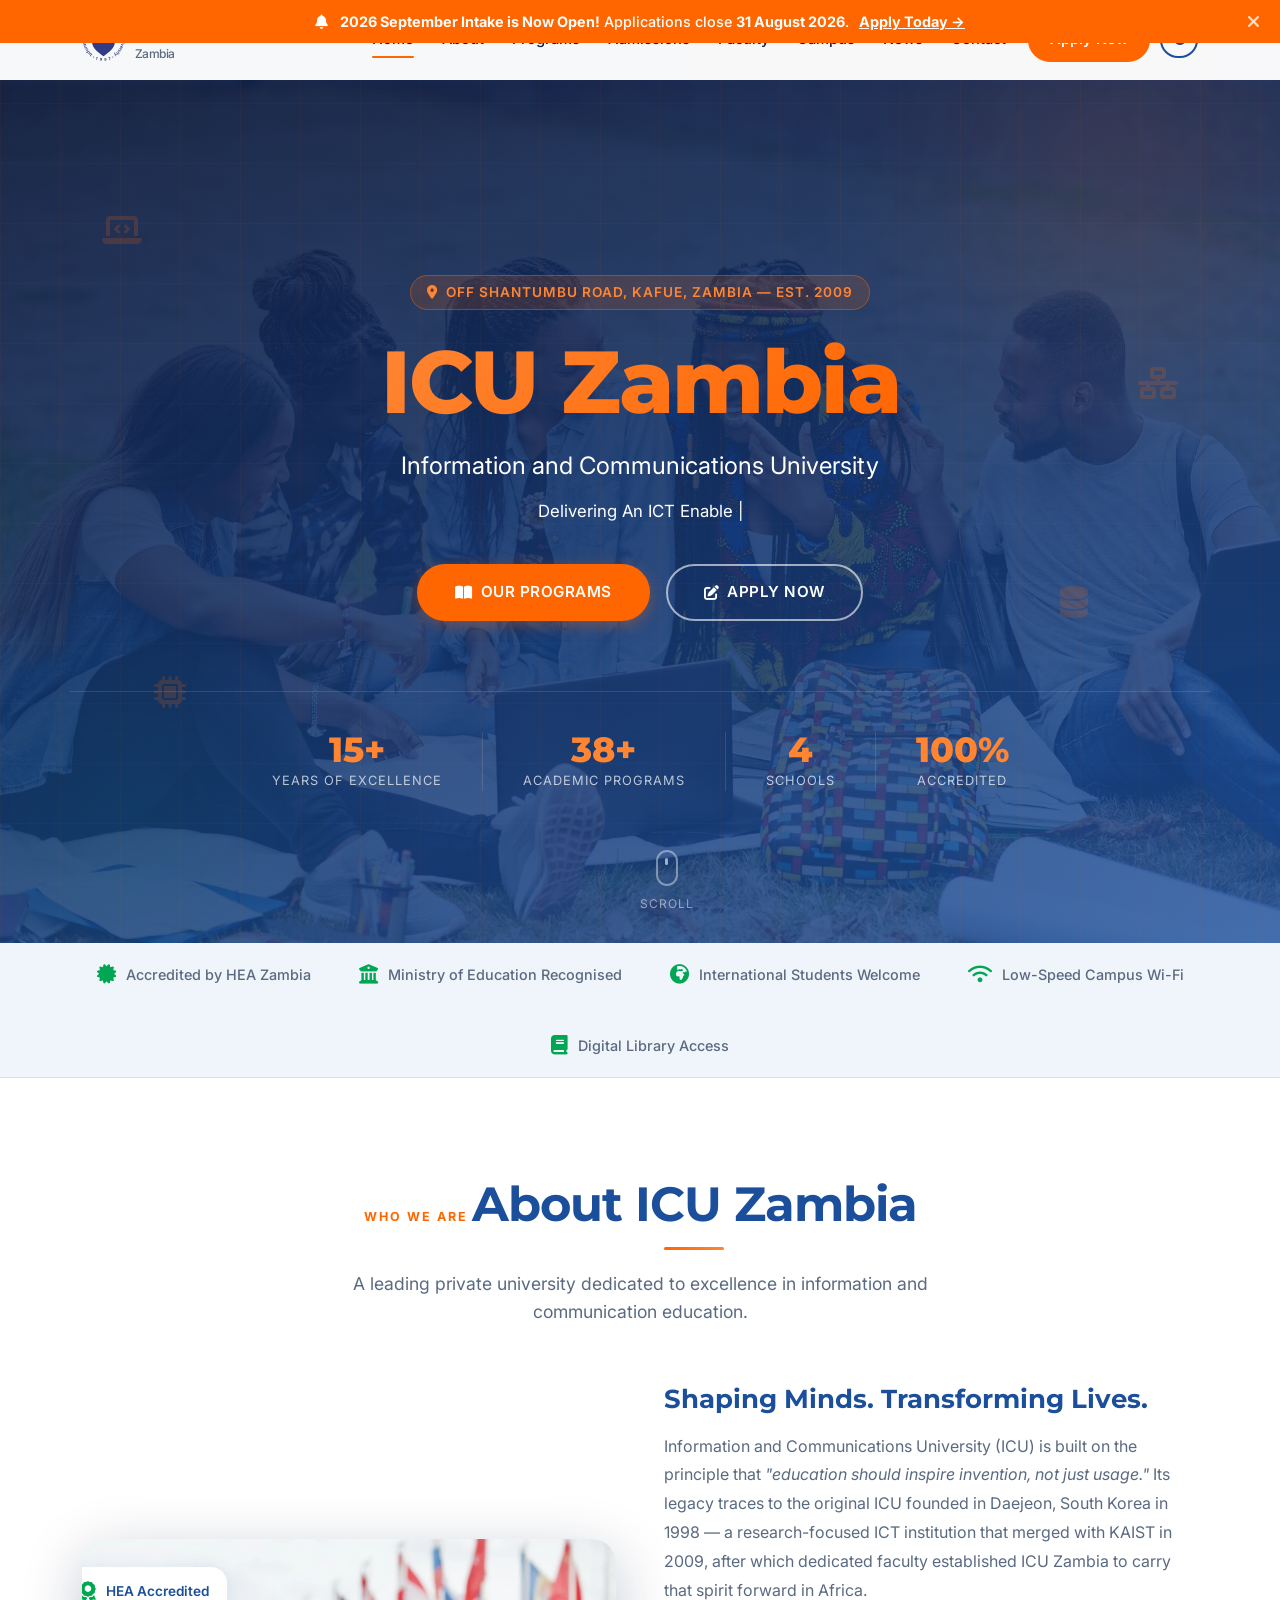
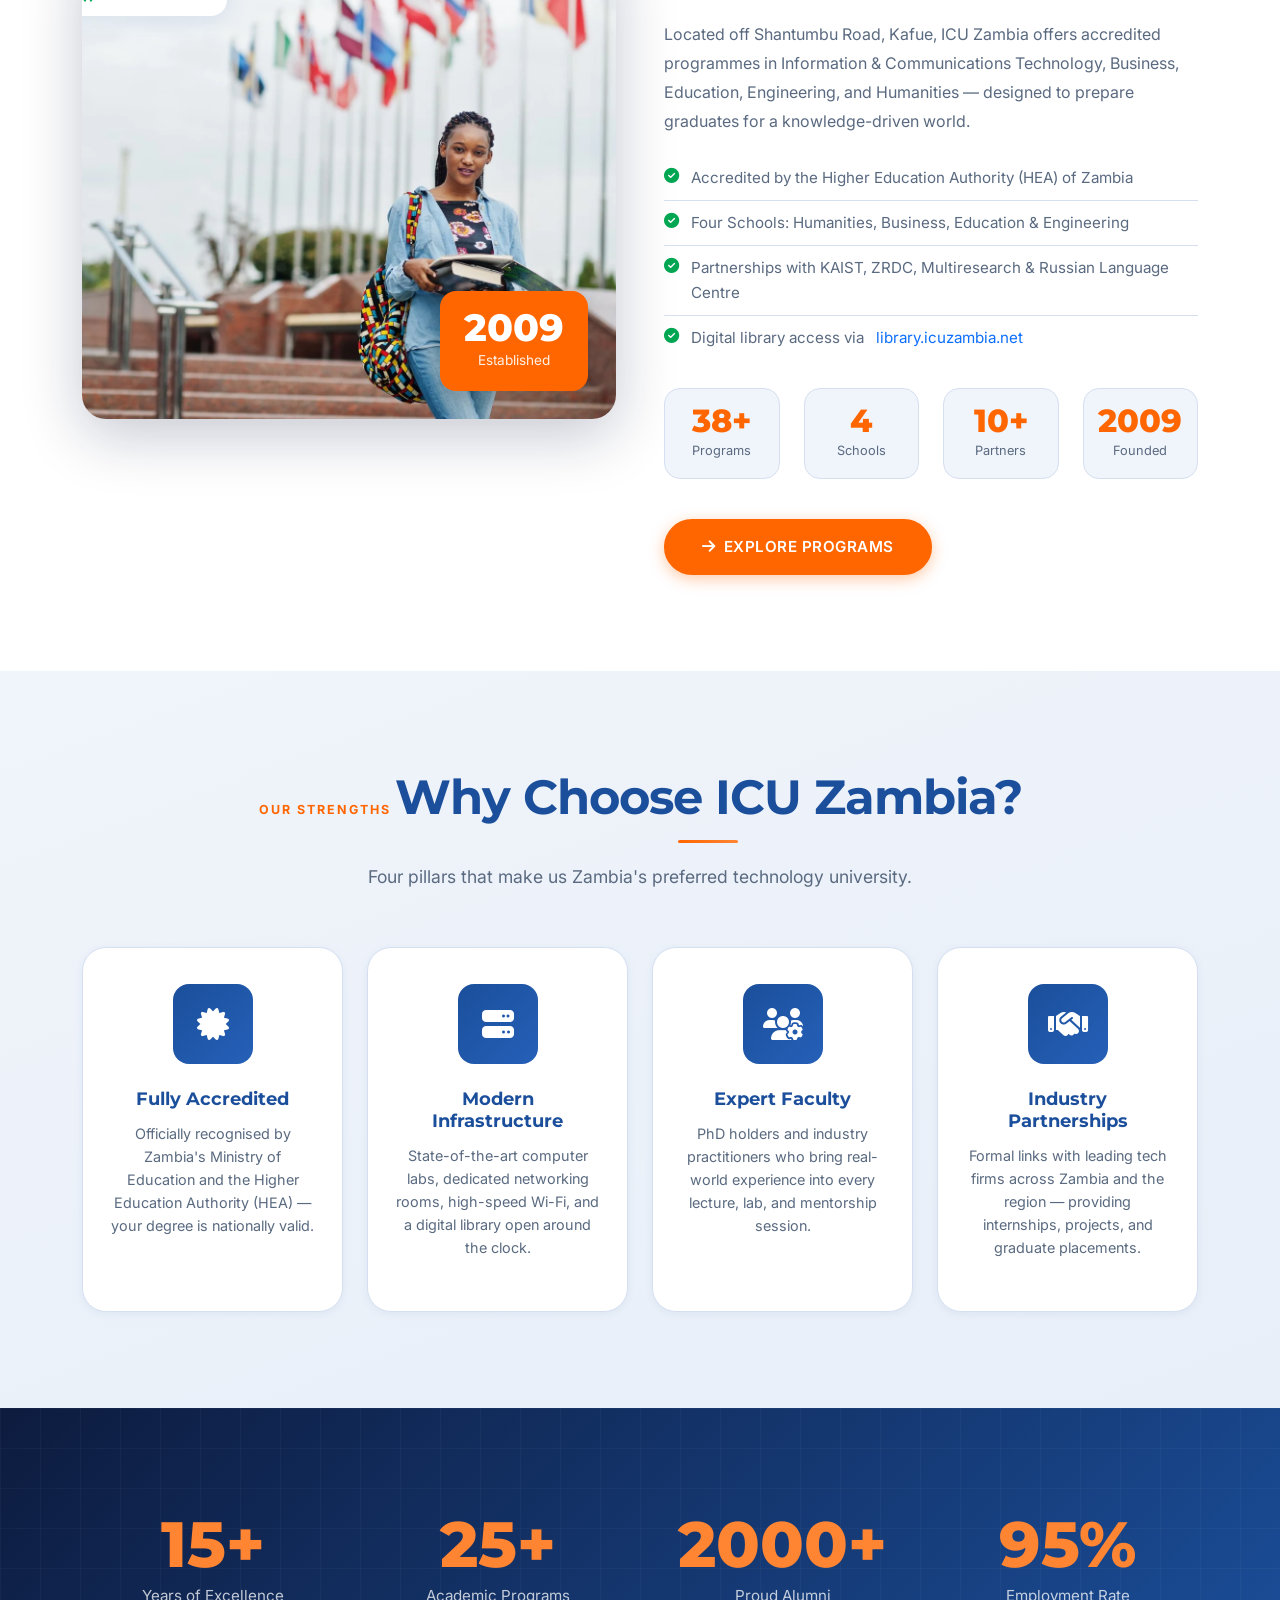
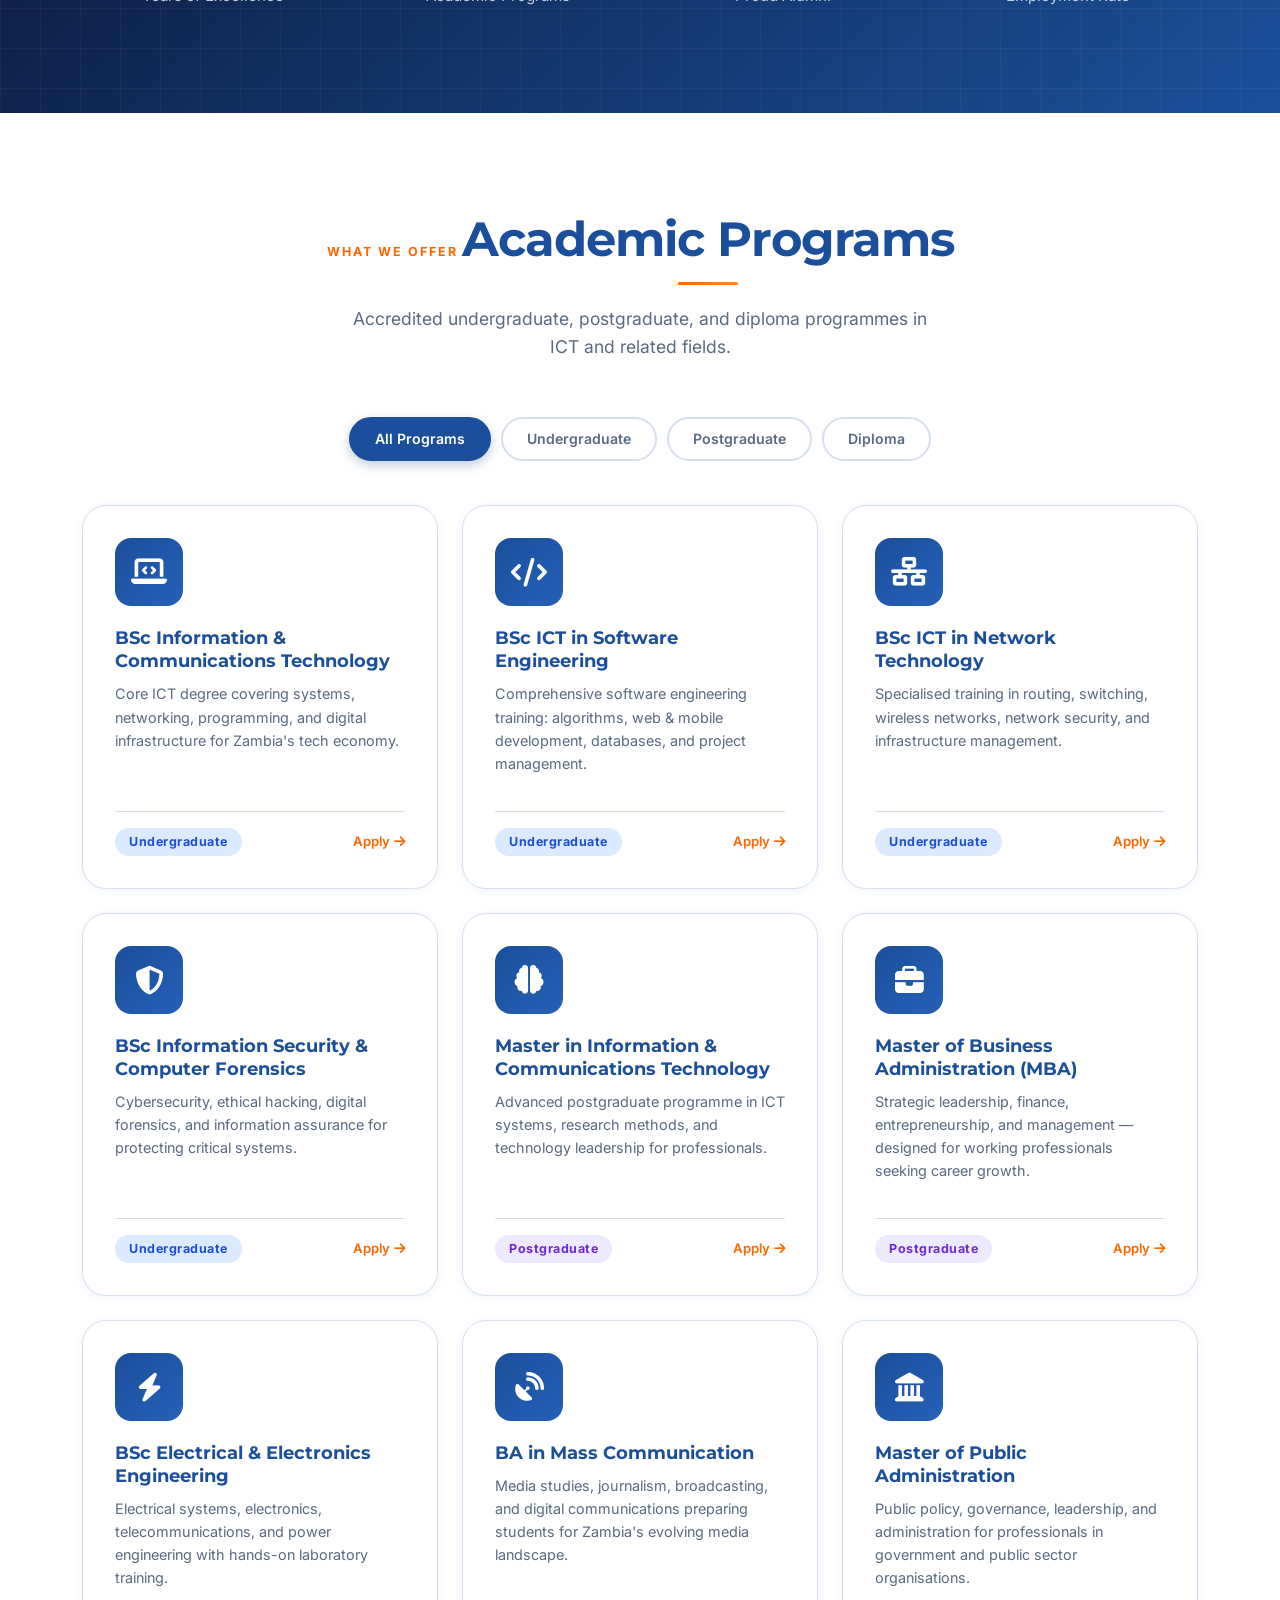
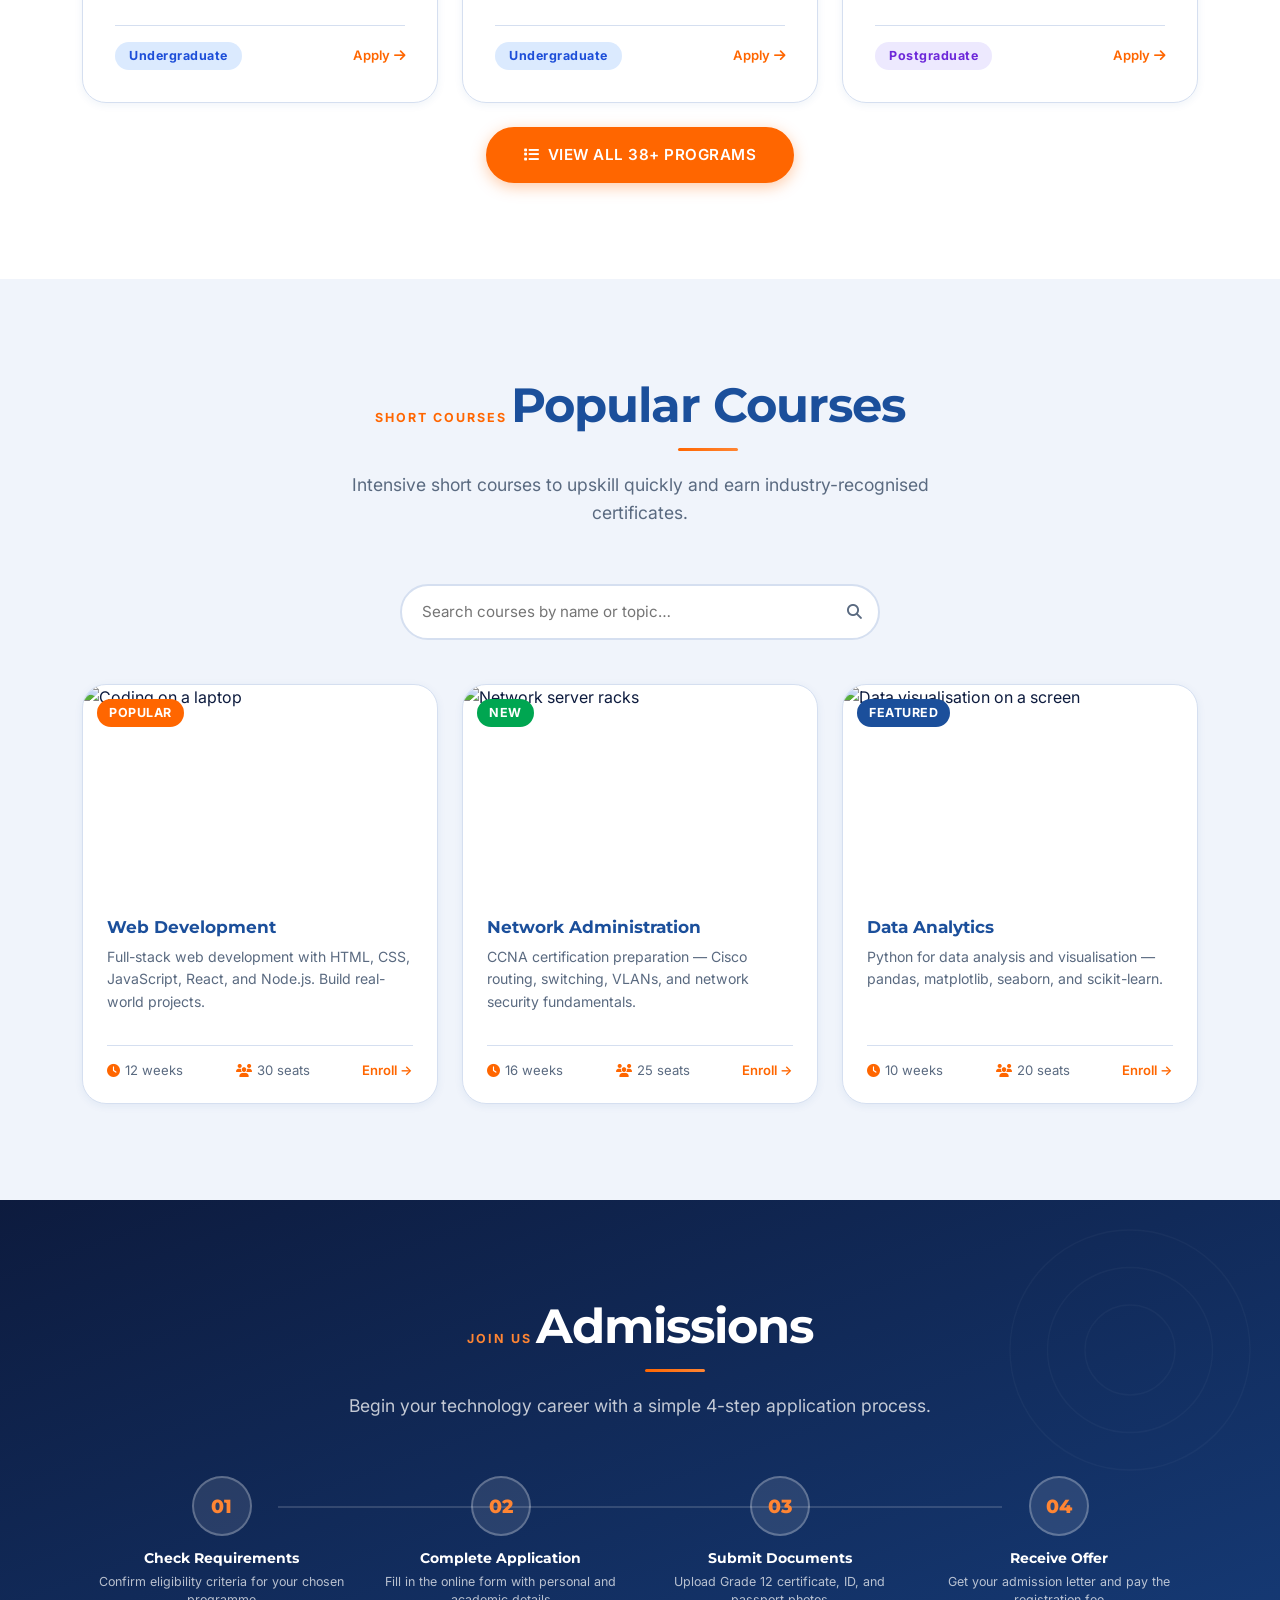
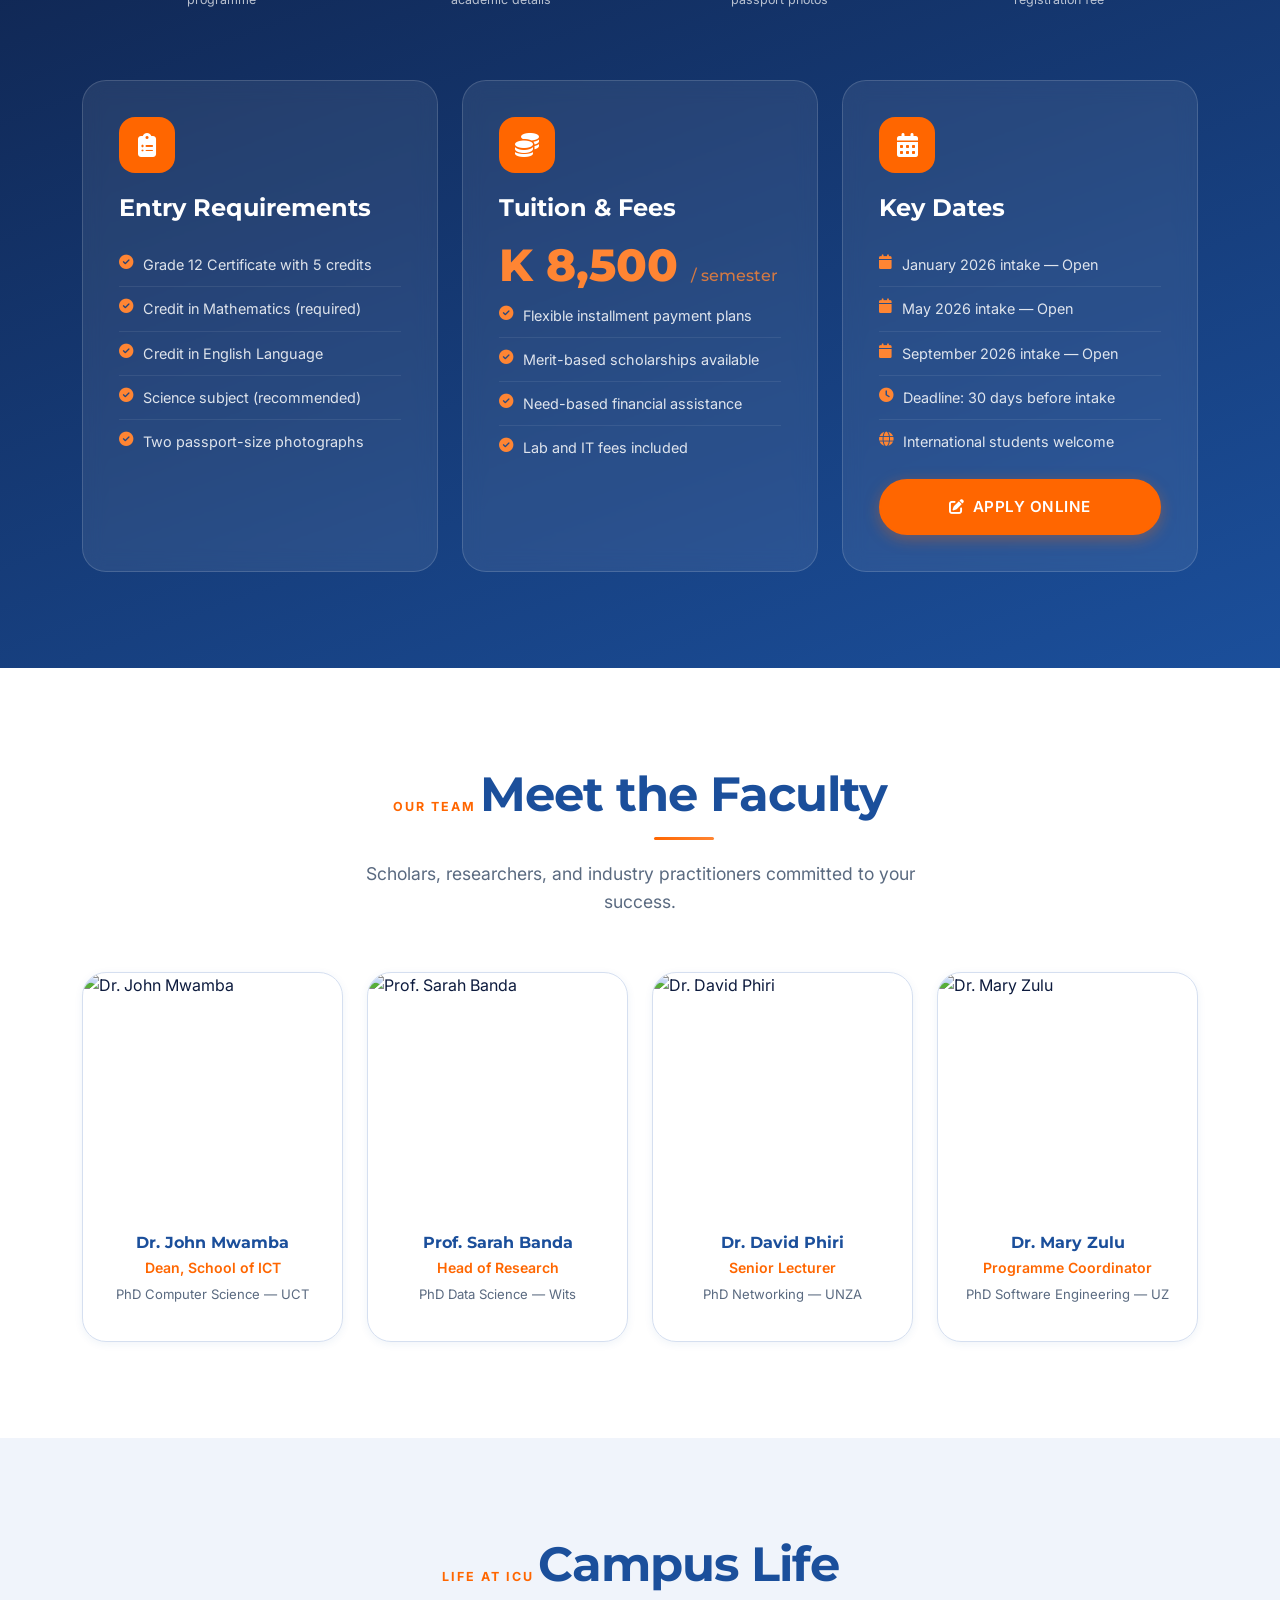
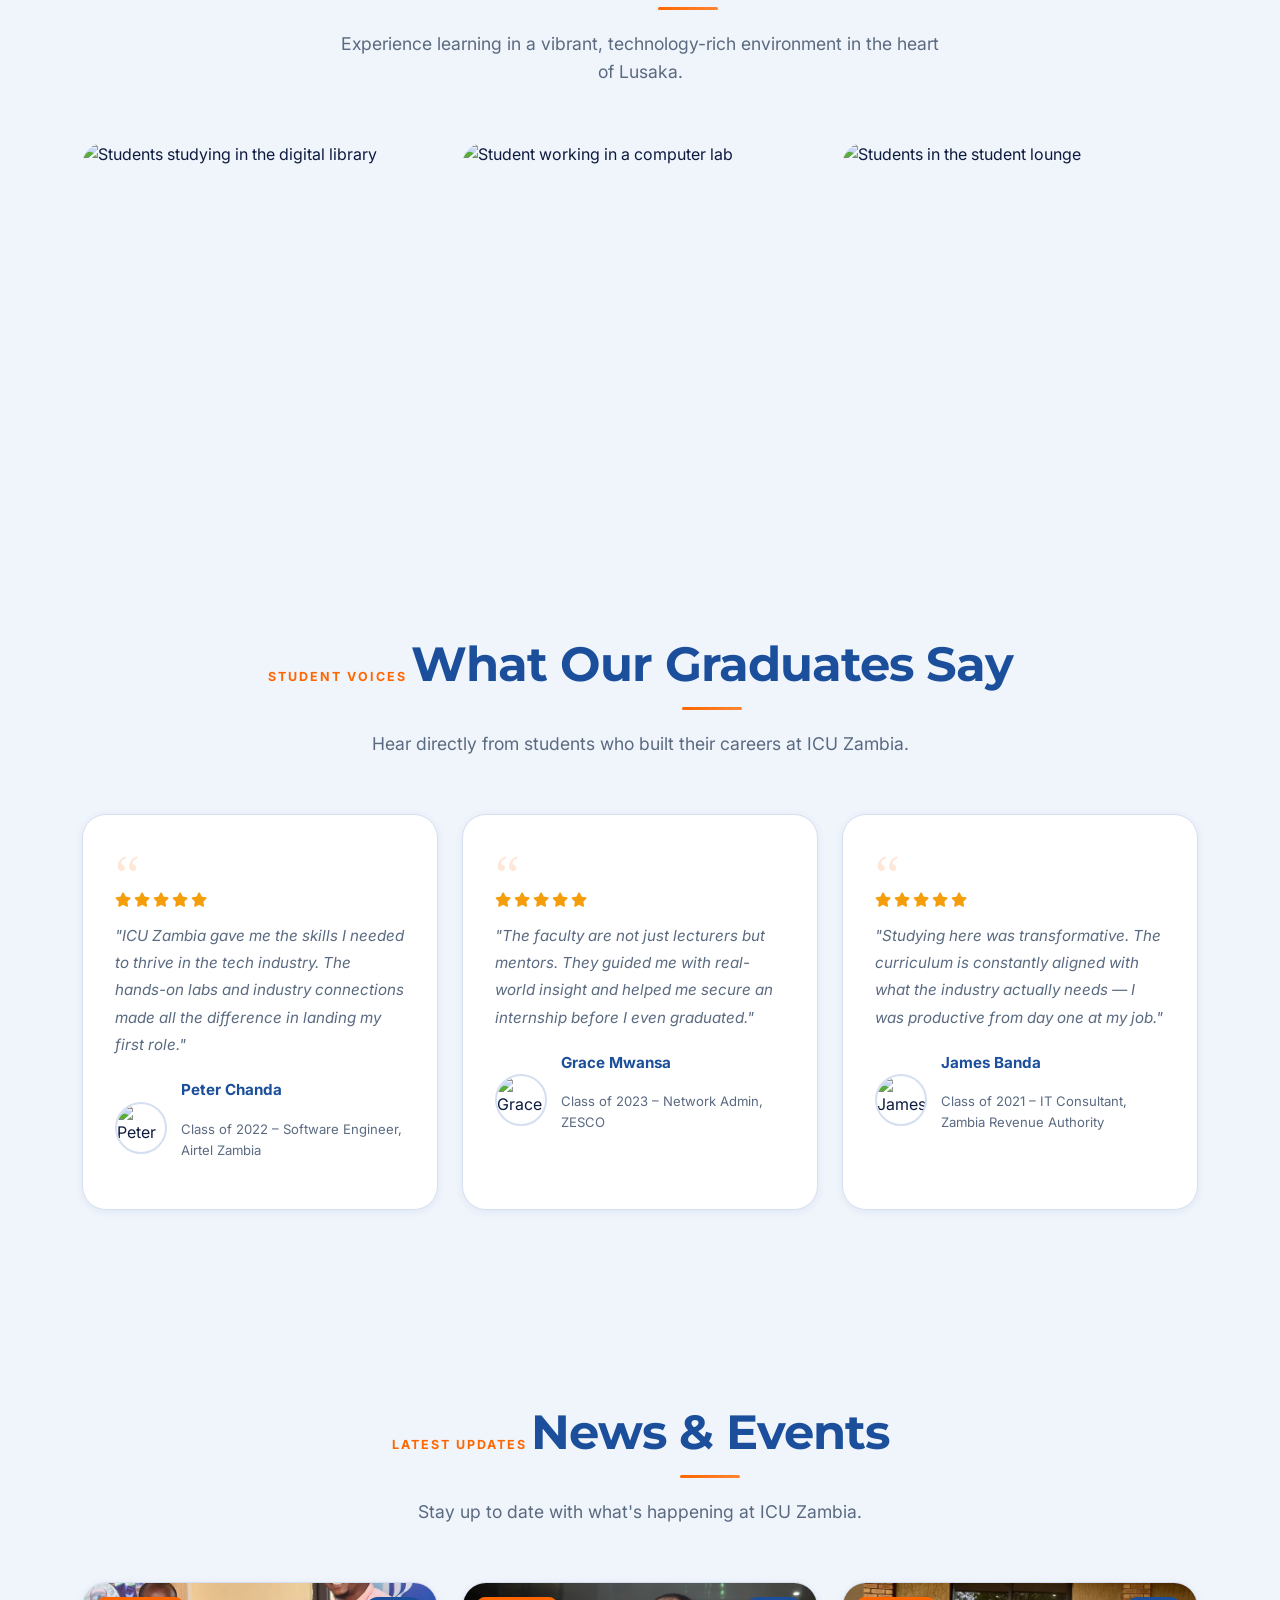
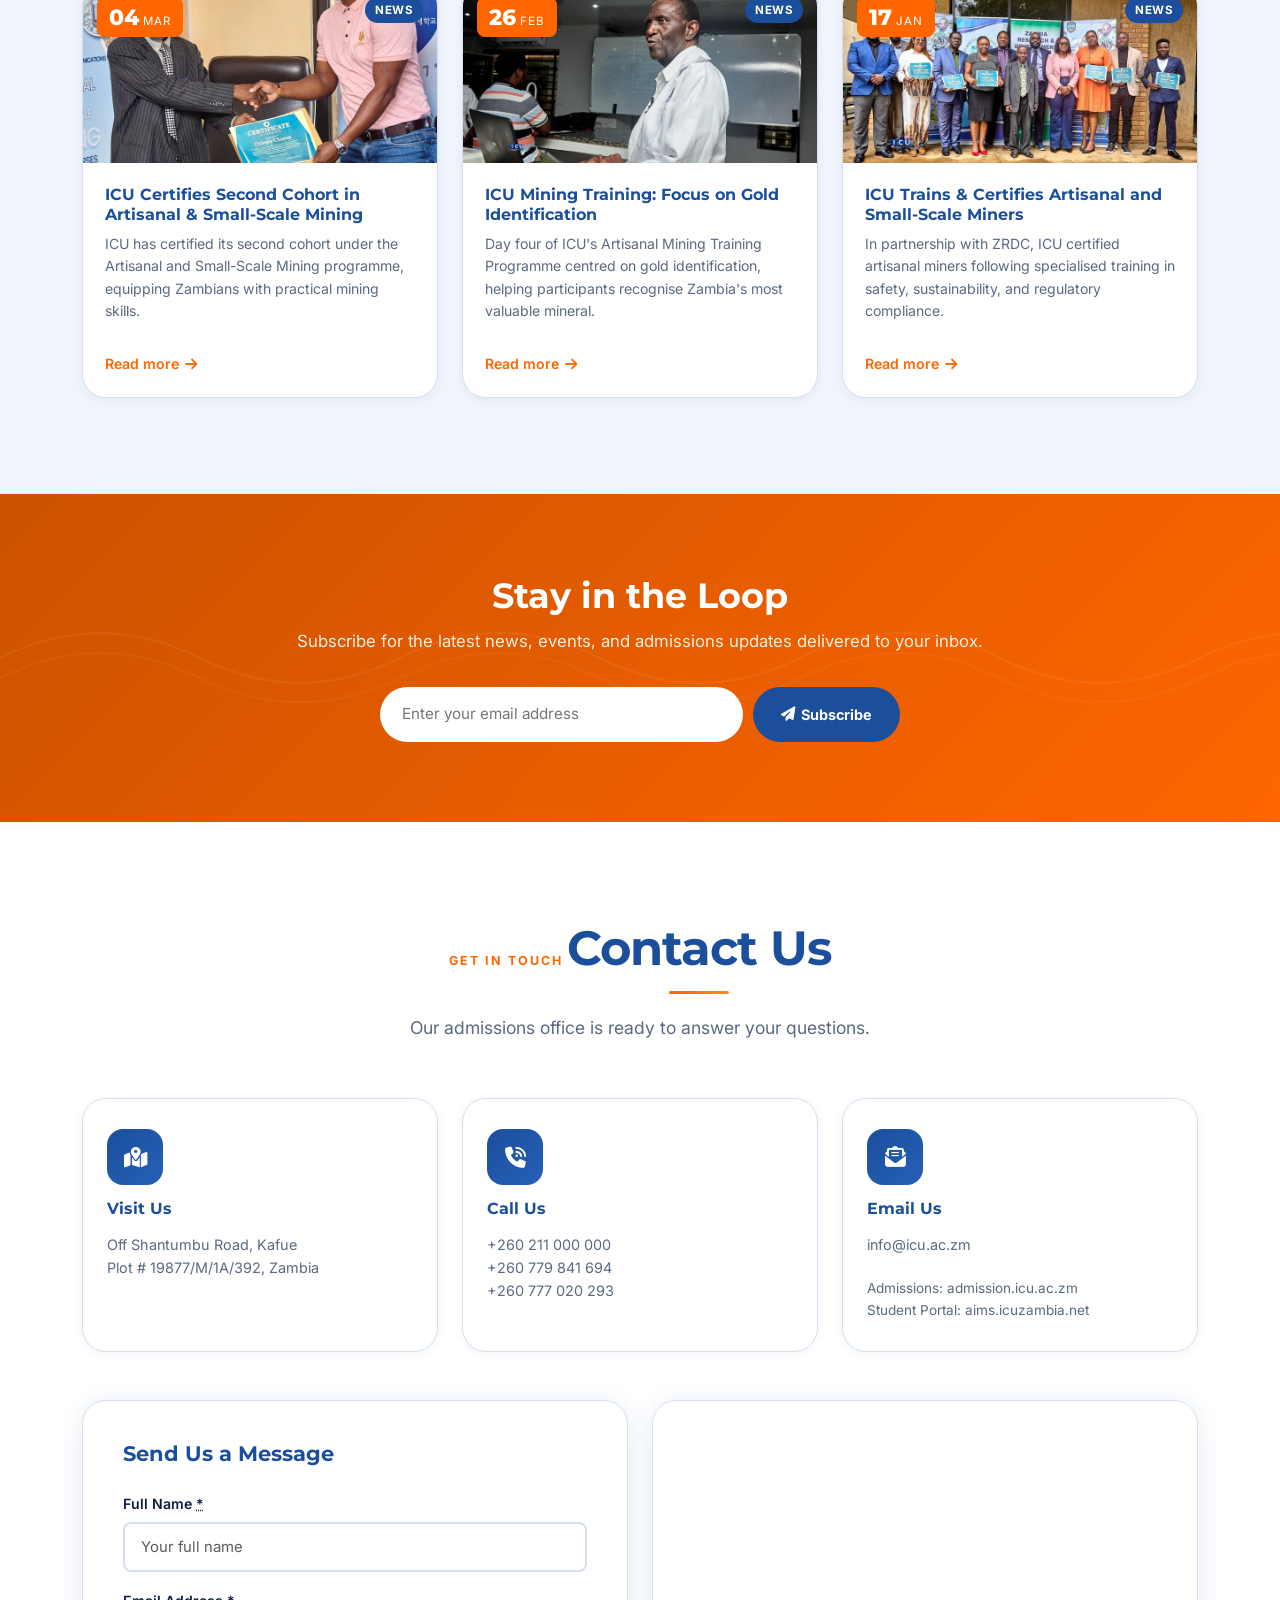
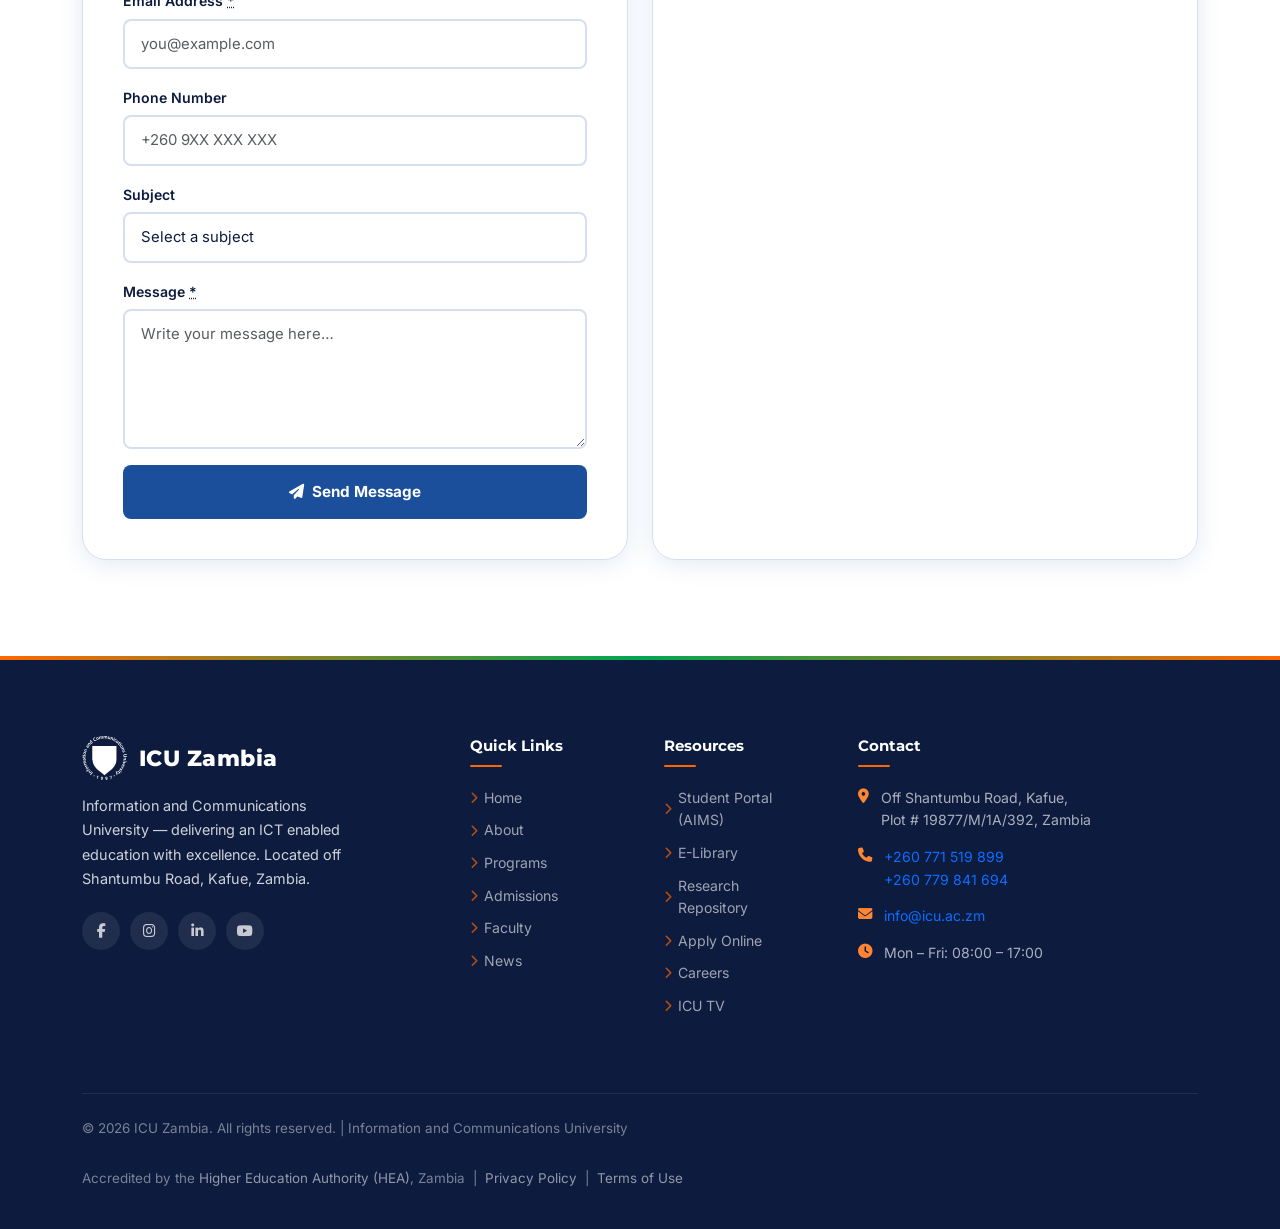
==== commit a98514ff: "Update index.html" ====
--- a/index.html
+++ b/index.html
@@ -5,7 +5,7 @@
     <meta name="viewport" content="width=device-width, initial-scale=1.0">
     <meta name="description"  content="Information and Communications University (ICU) Zambia – Delivering An ICT Enabled Education With Excellence. Located in Kafue, Zambia. Apply now for 2026 intake.">
     <meta name="keywords"     content="ICU Zambia, Information Communications University, Kafue, ICT, software engineering, network technology, higher education Zambia">
-    <meta name="author"       content="Information and Communications University ">
+    <meta name="author"       content="Information and Communications University Zambia">
     <meta name="theme-color"  content="#1b4f9b">
 
     <!-- Open Graph / Social sharing -->
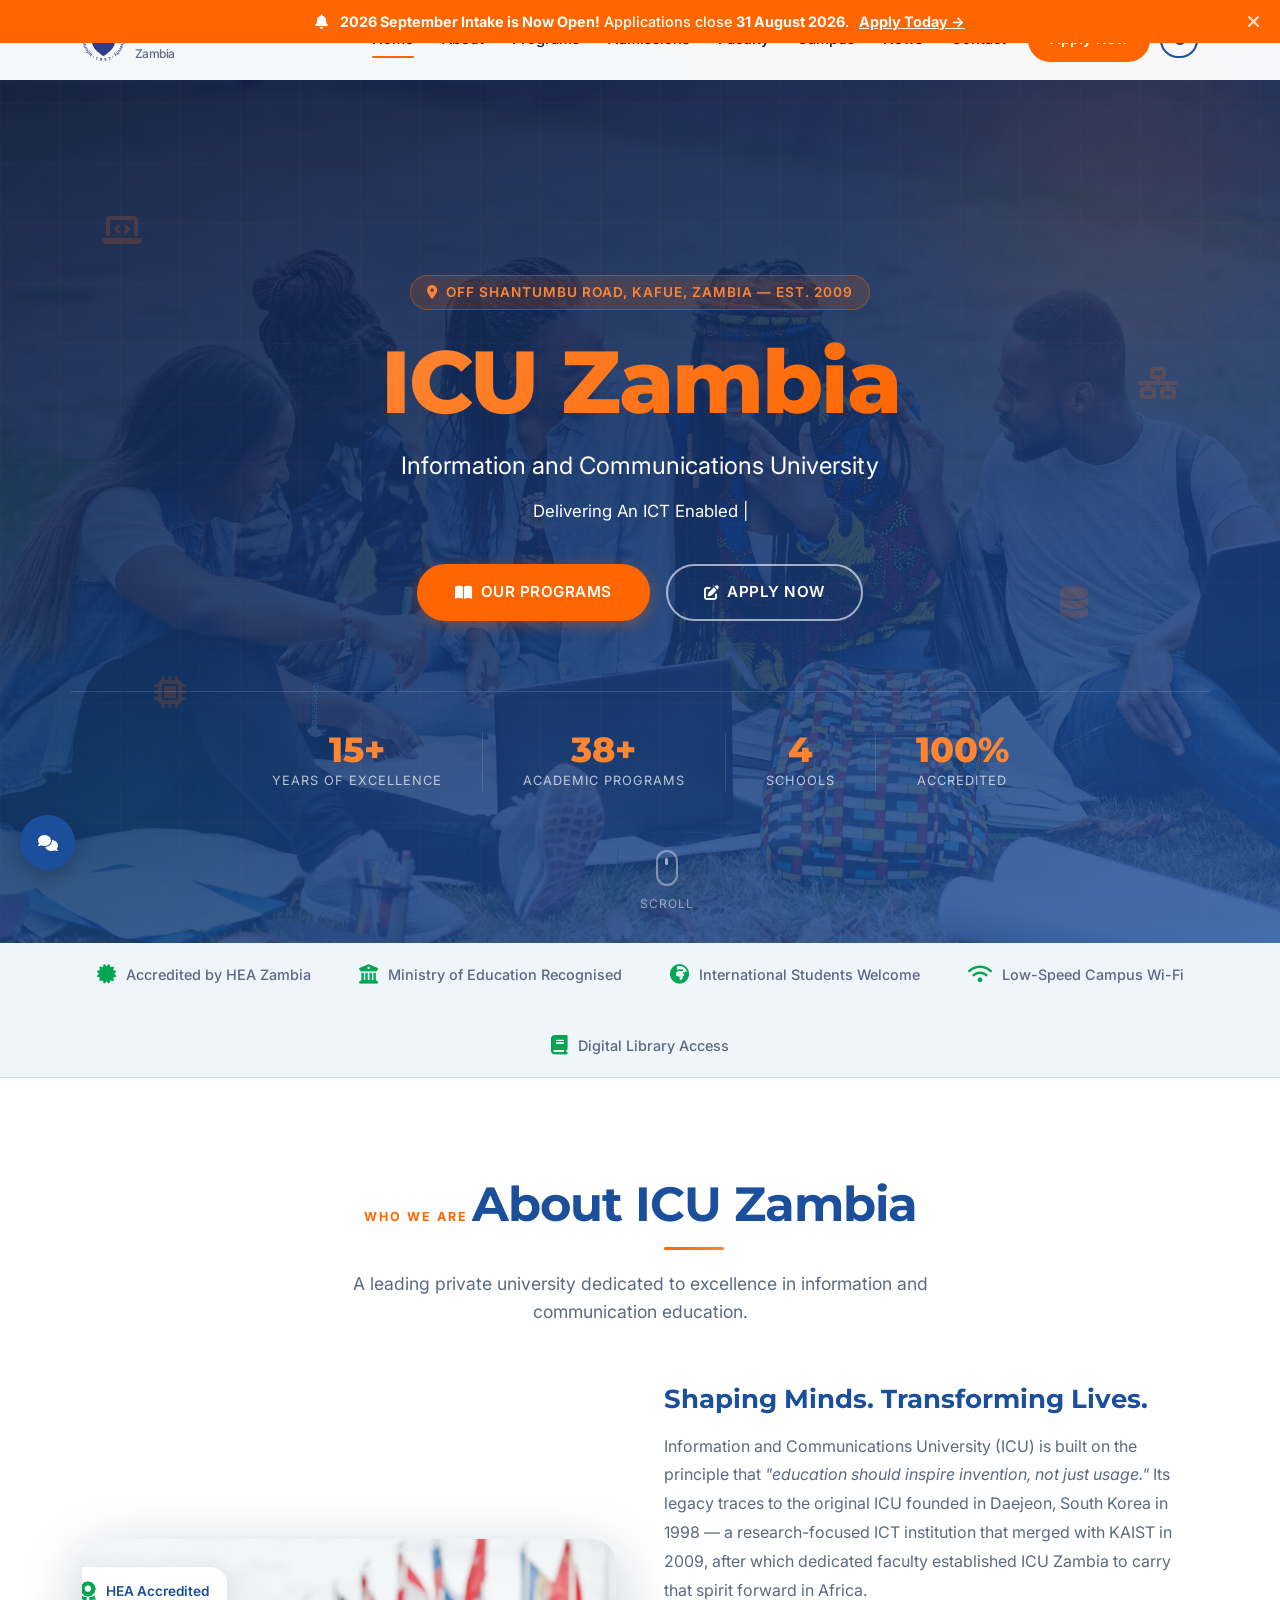
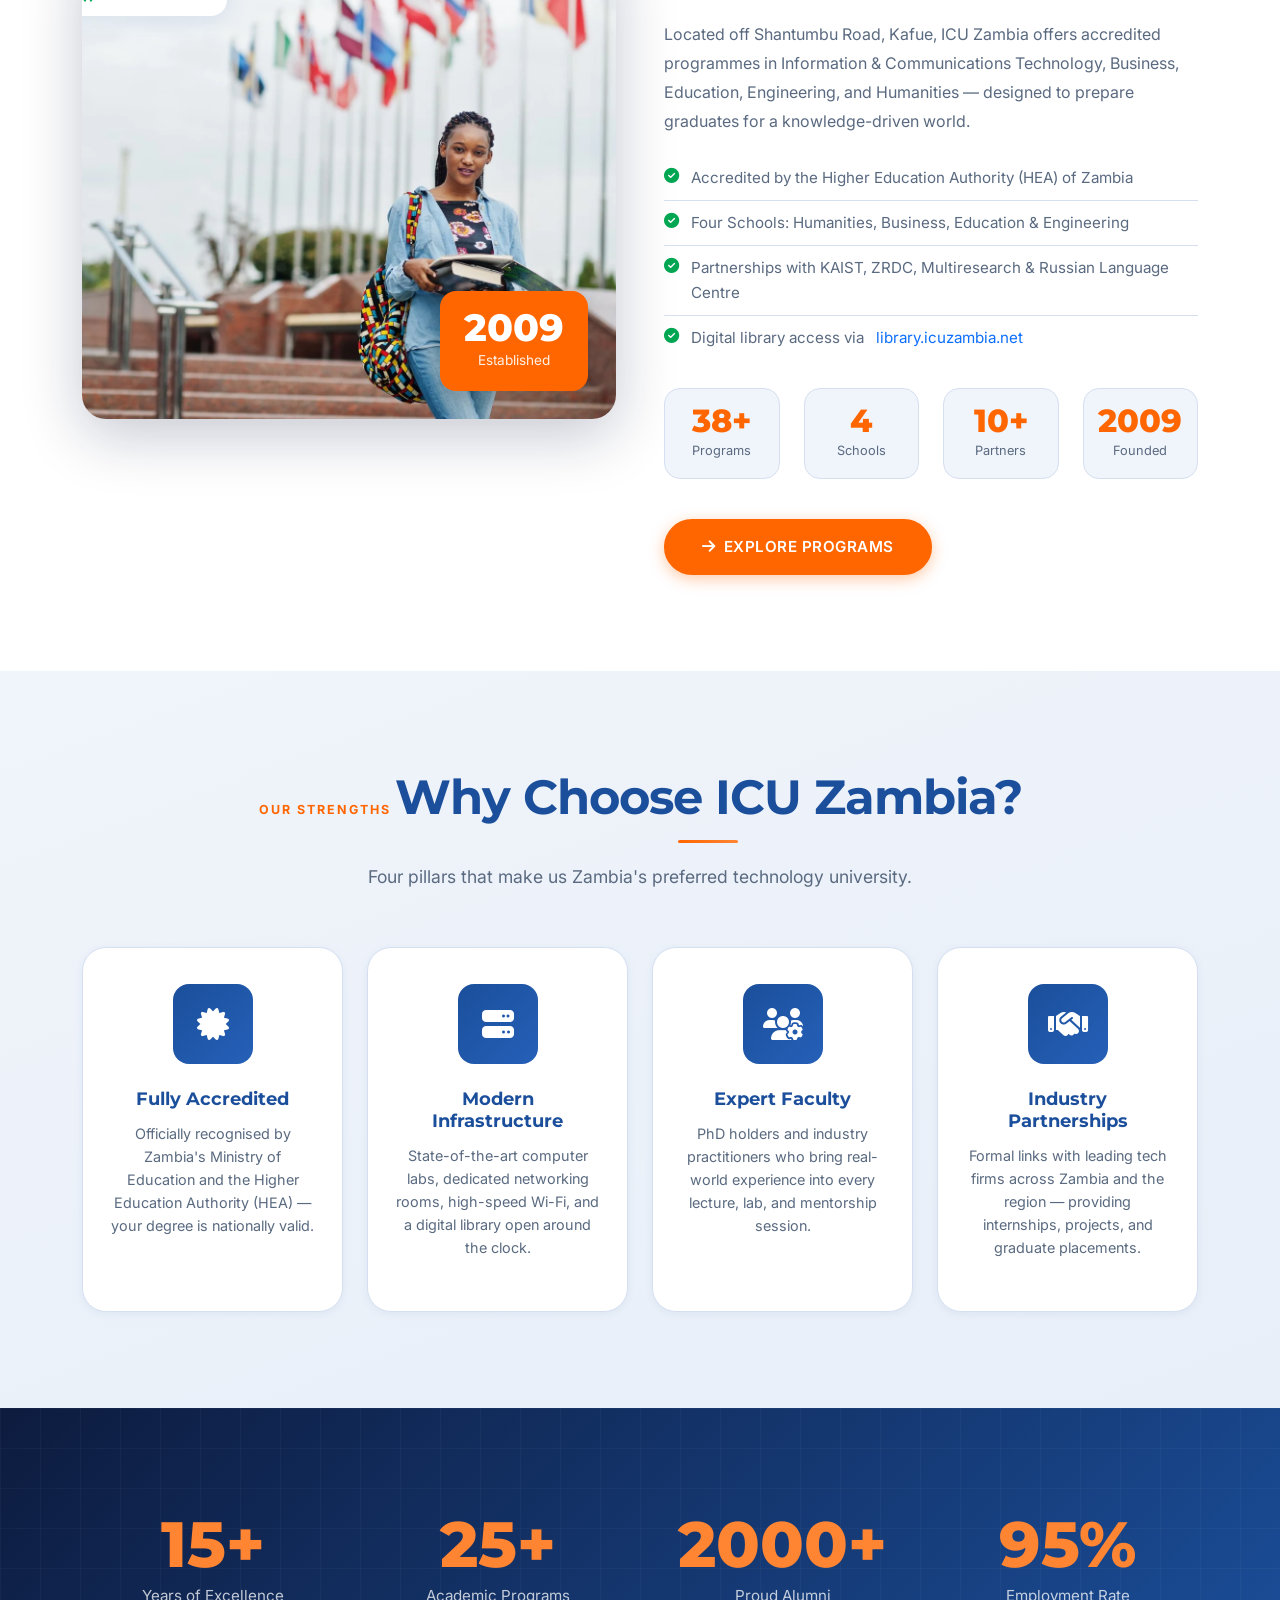
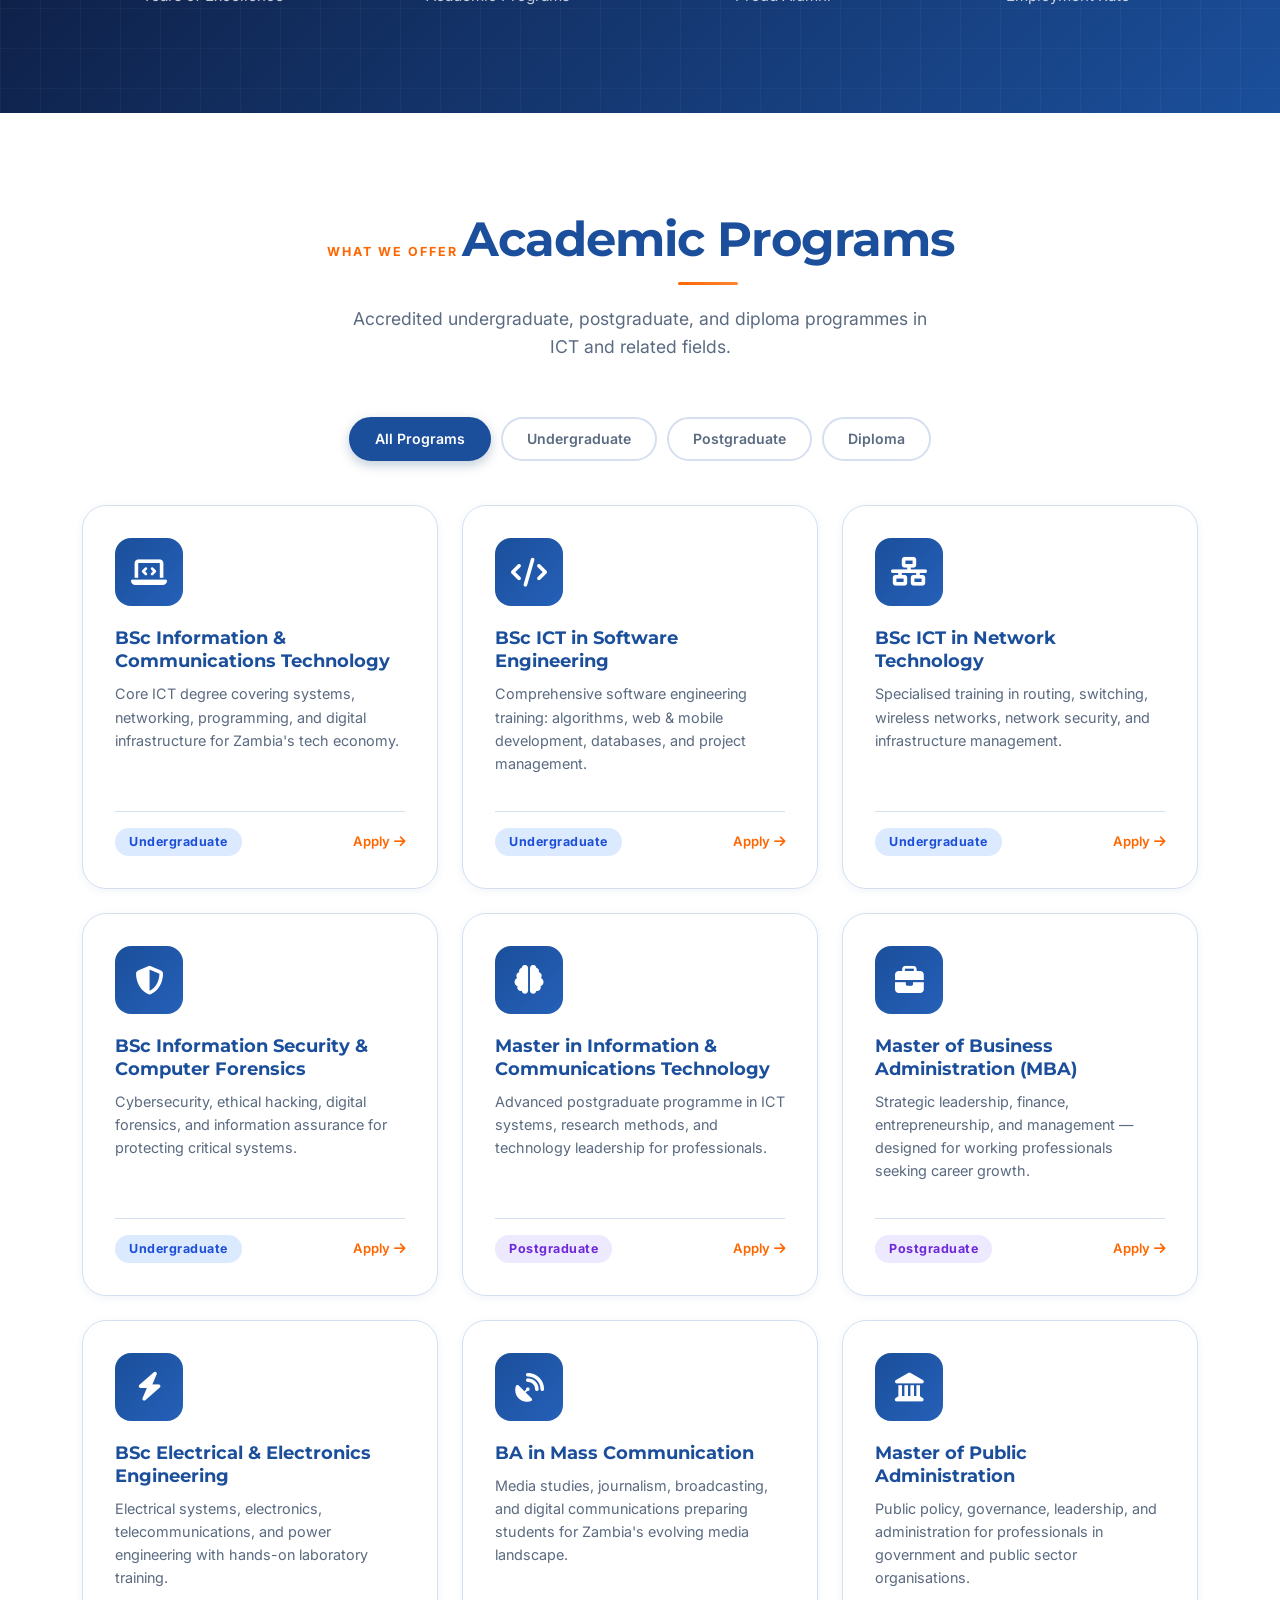
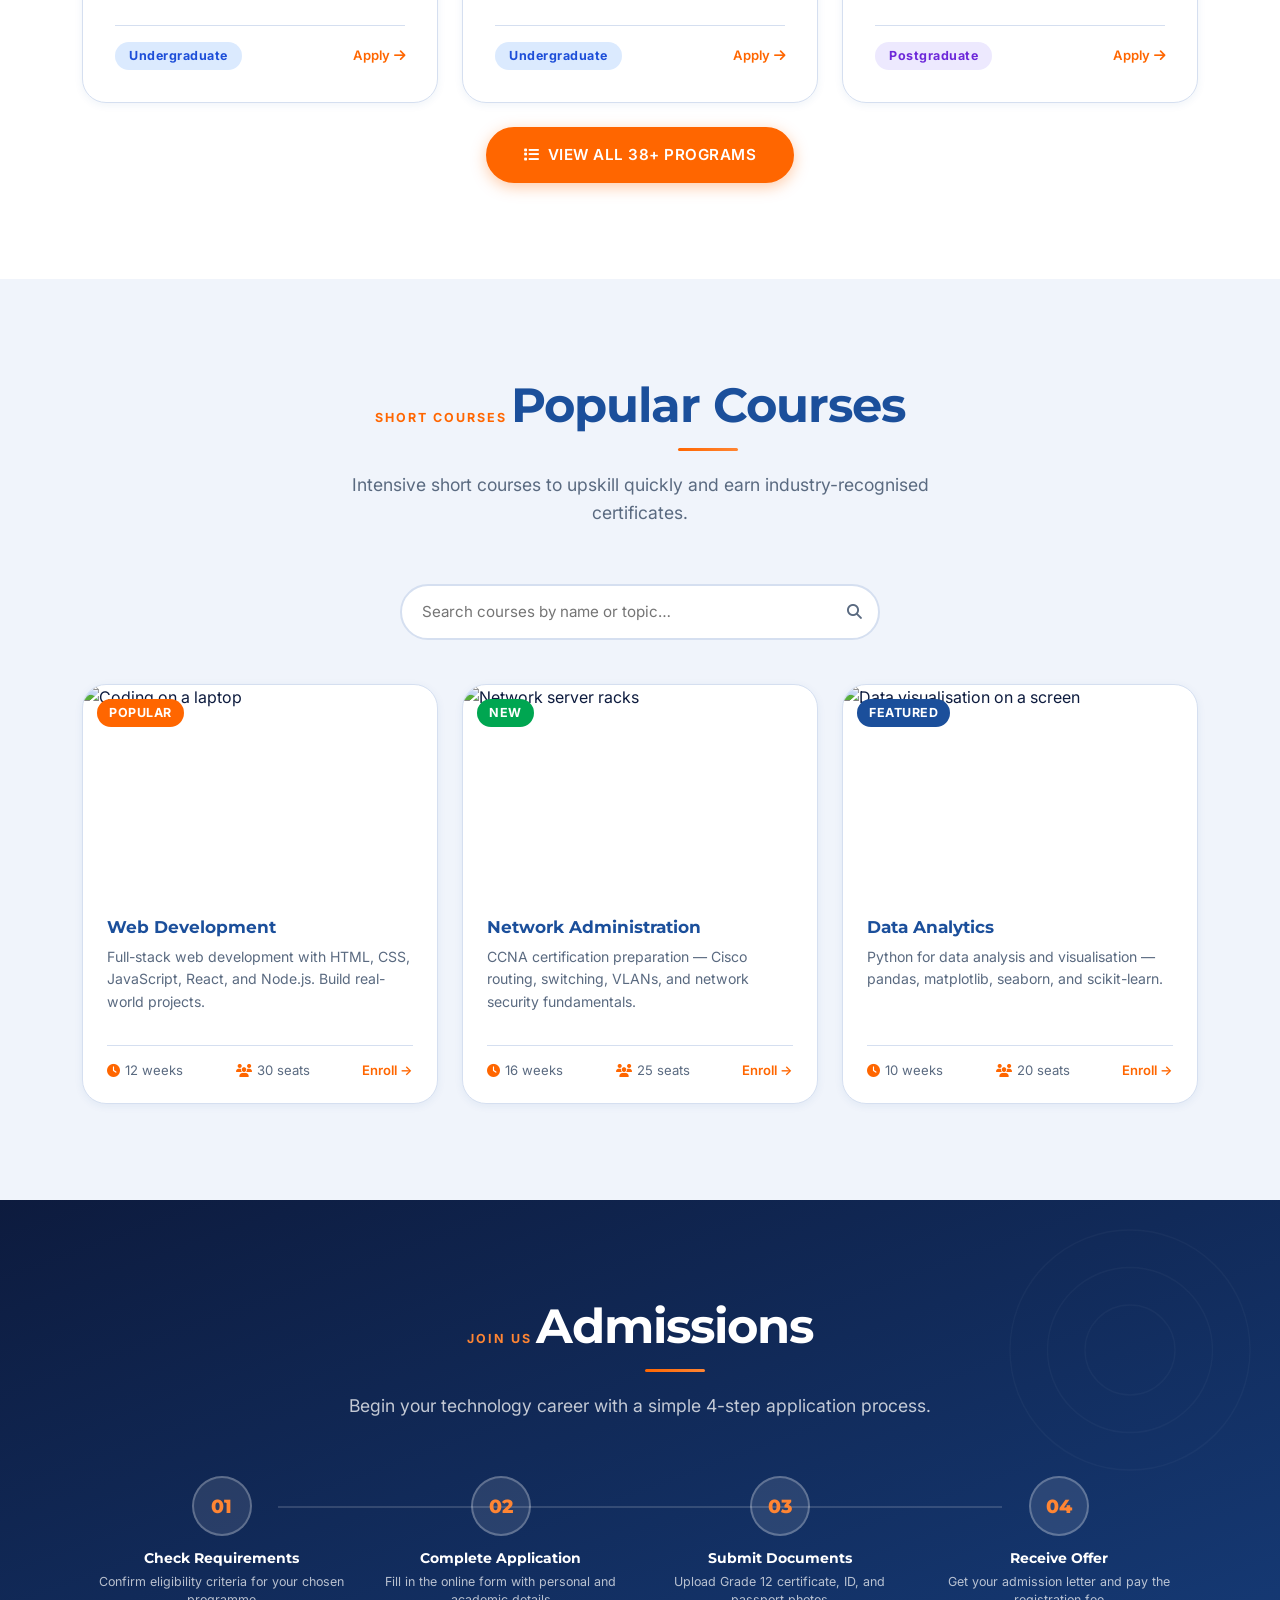
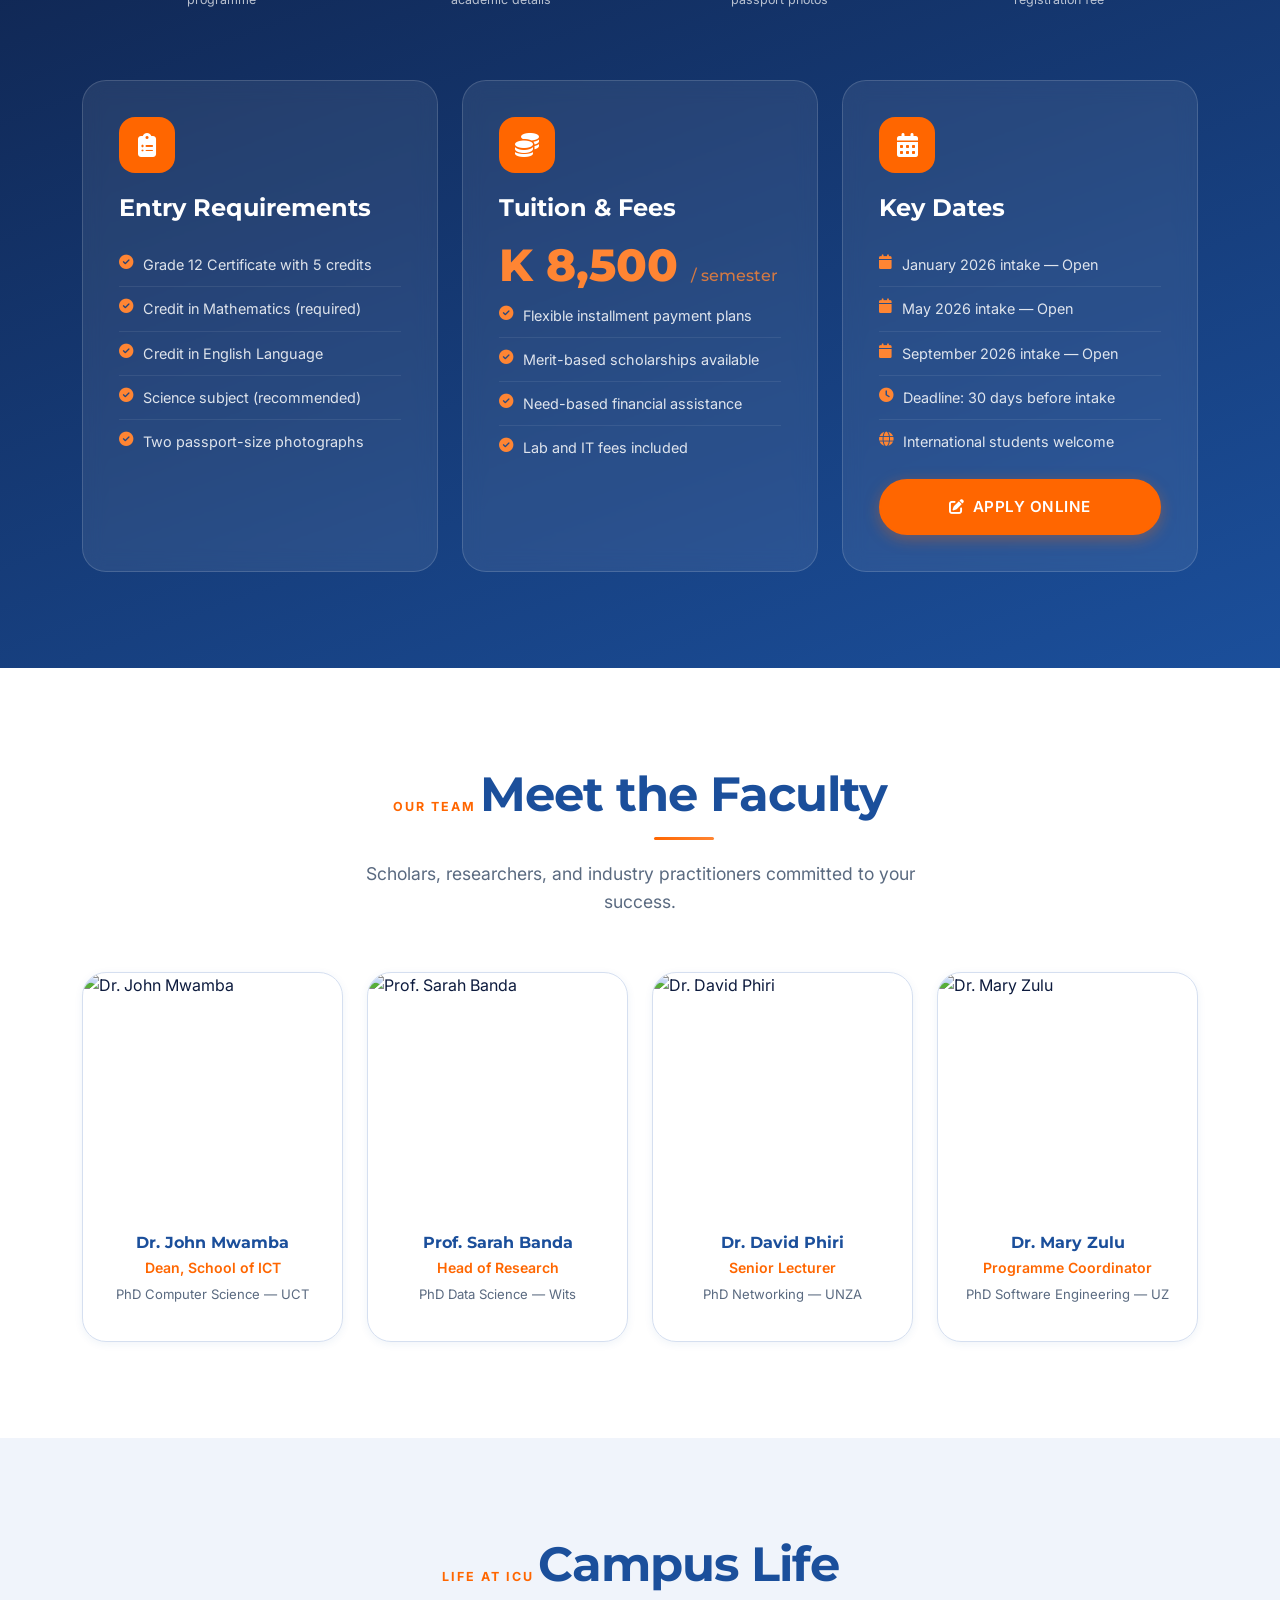
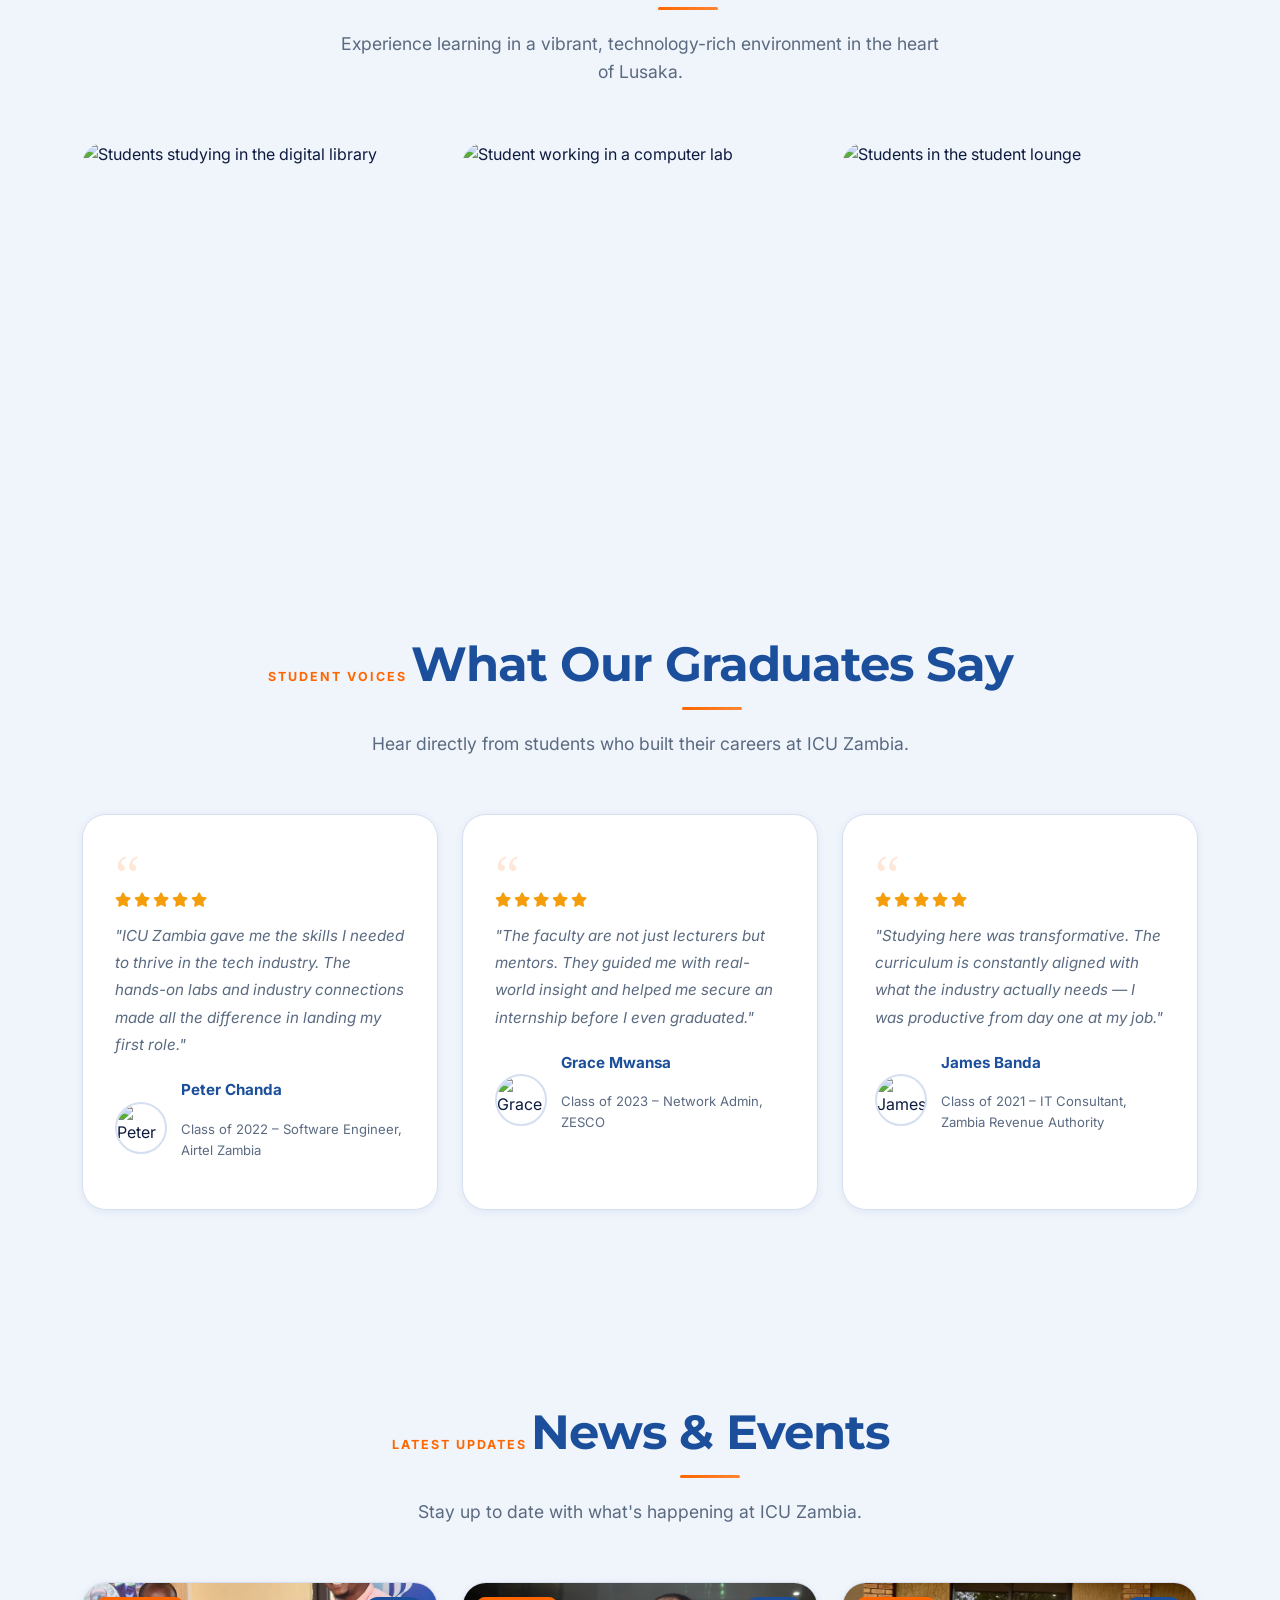
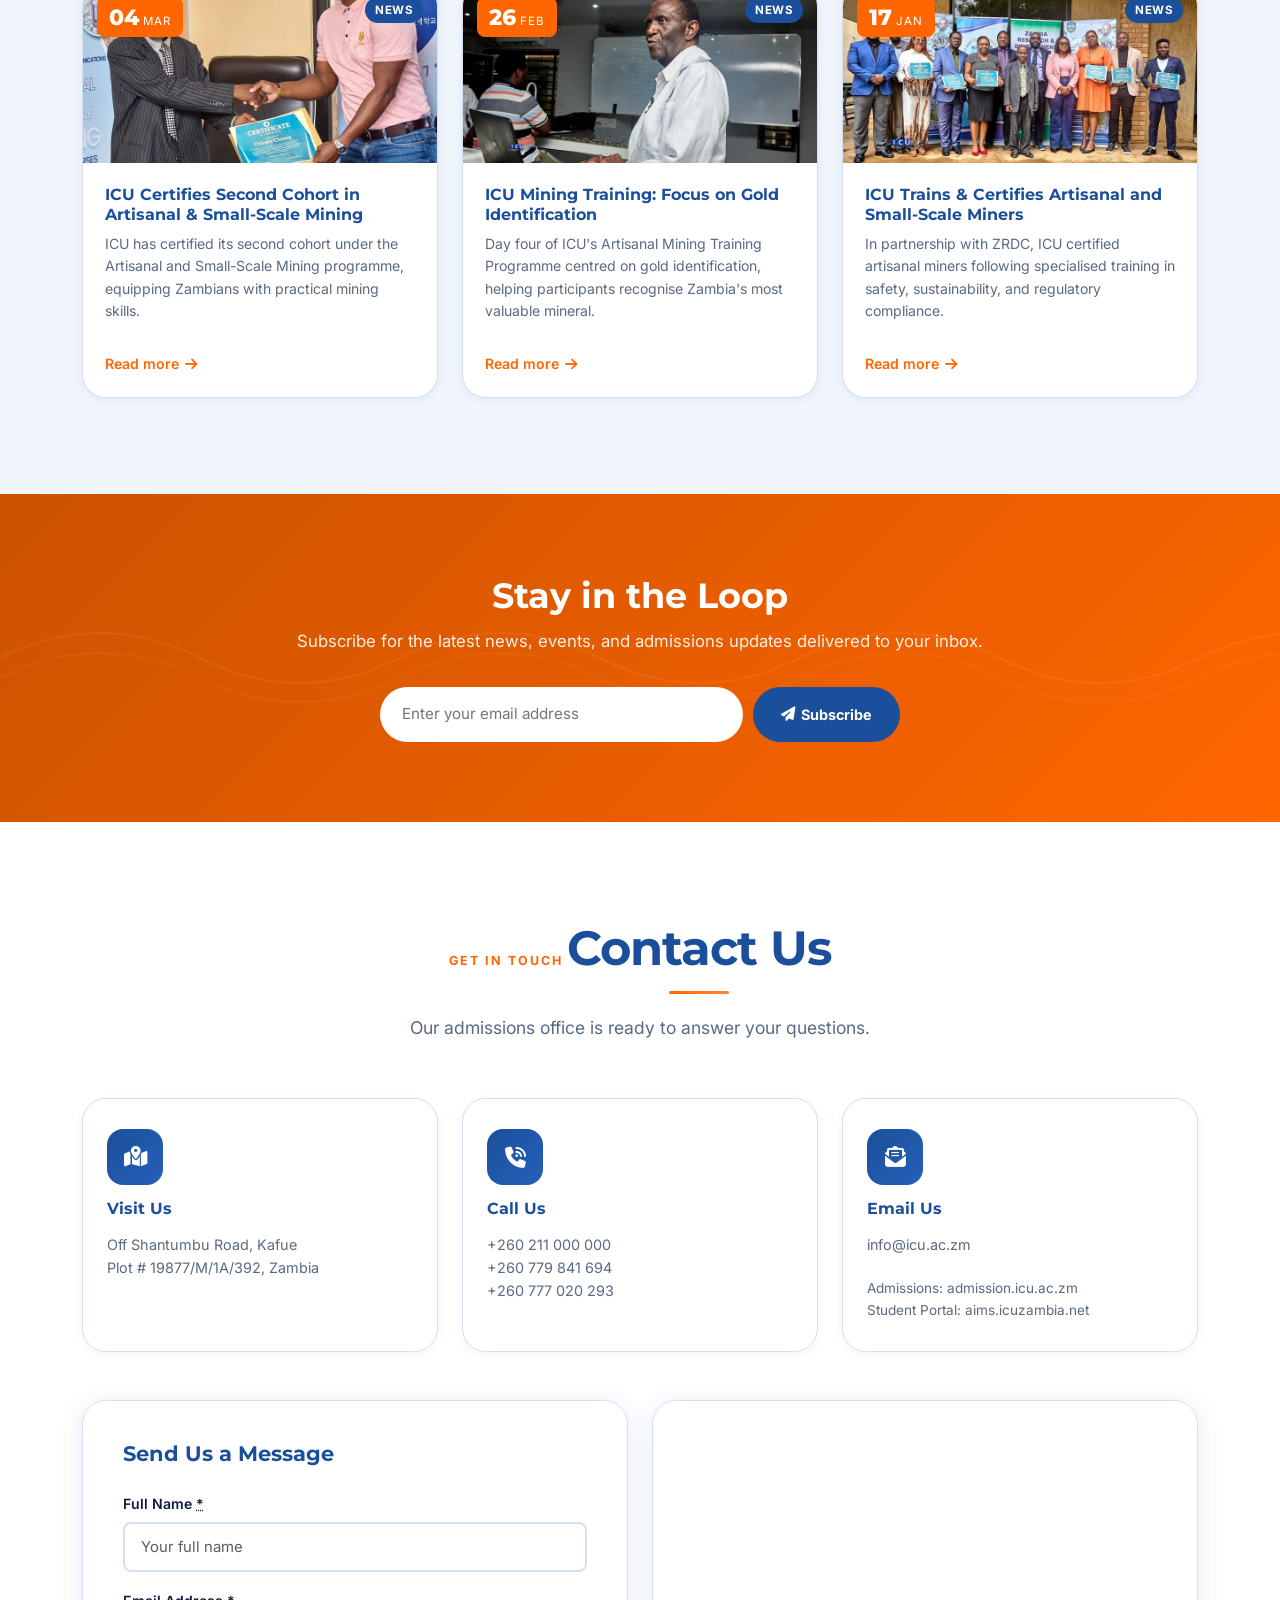
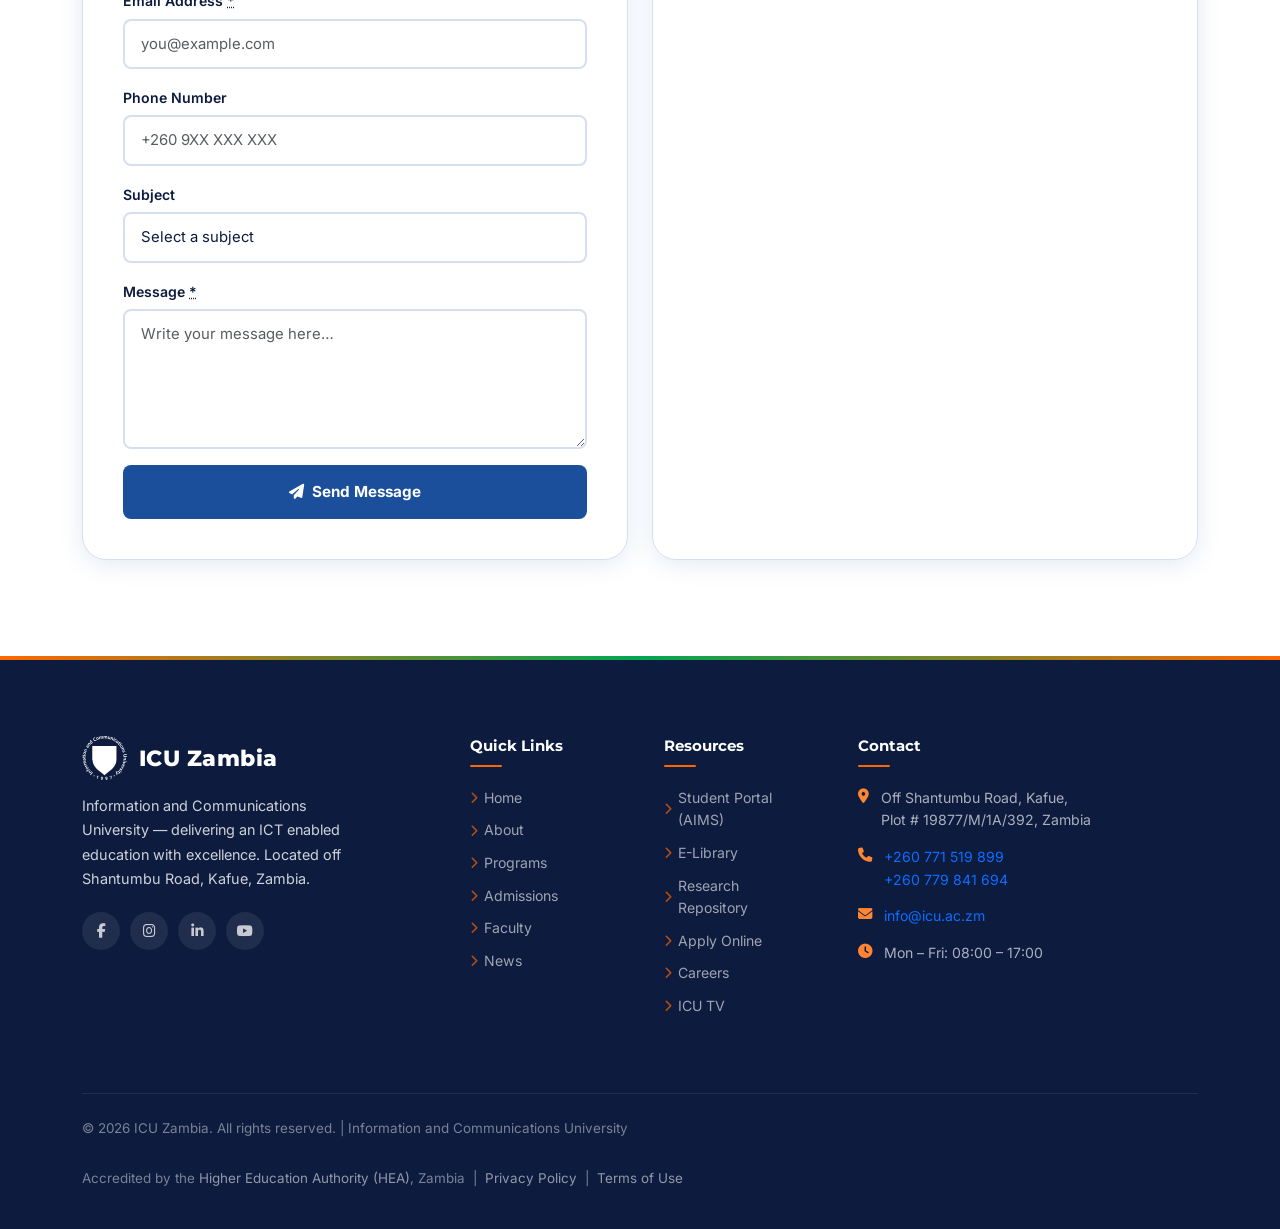
==== commit 688b3d42: "Added chat Assistant bot" ====
--- a/index.html
+++ b/index.html
@@ -1210,7 +1210,7 @@
                     <div class="map-wrap">
                         <iframe
                             title="ICU Zambia location map – Off Shantumbu Road, Kafue"
-                            src="https://www.google.com/maps/embed?pb=!1m18!1m12!1m3!1d15601.123456789!2d28.3479973!3d-15.4879258!2m3!1f0!2f0!3f0!3m2!1i1024!2i768!4f13.1!3m3!1m2!1s0x19408d123456789%3A0xabcdef123456789!2sInformation%20and%20Communications%20University%20Zambia!5e0!3m2!1sen!2szm!4v1713200000000""
+                            src="https://www.google.com/maps/embed?pb=!1m18!1m12!1m3!1d15601.123456789!2d28.3479973!3d-15.4879258!2m3!1f0!2f0!3f0!3m2!1i1024!2i768!4f13.1!3m3!1m2!1s0x19408d123456789%3A0xabcdef123456789!2sInformation%20and%20Communications%20University%20Zambia!5e0!3m2!1sen!2szm!4v1713200000000"
                             allowfullscreen
                             loading="lazy"
                             referrerpolicy="no-referrer-when-downgrade">
@@ -1322,6 +1322,27 @@
         </div>
     </footer>
 
+  <!-- CHAT BUTTON (collapsed state) -->
+<div id="chatToggle" onclick="openChat()">
+    <i class="fas fa-comments"></i>
+</div>
+
+<!-- CHAT PANEL -->
+<div id="chatPanel" class="hidden">
+    
+    <div class="chat-header">
+        <span>ICU Admissions Assistant</span>
+        <button onclick="closeChat()">×</button>
+    </div>
+
+    <div id="chatBox"></div>
+
+    <div class="chat-input">
+        <input type="text" id="userInput" placeholder="Ask about admissions..." />
+        <button onclick="sendMessage()">Send</button>
+    </div>
+</div>
+
     <!-- Back-to-Top -->
     <button id="backToTop" aria-label="Scroll back to top">
         <i class="fas fa-arrow-up" aria-hidden="true"></i>
--- a/css/style.css
+++ b/css/style.css
@@ -2291,4 +2291,101 @@
     body { color: #000; background: #fff; }
     .hero { min-height: auto; padding: 40px 0; }
     .section-padding { padding: 32px 0; }
-}
+}/* CHAT TOGGLE BUTTON (LEFT SIDE) */
+
+
+/* CHAT BOT  */
+#chatToggle {
+    position: fixed;
+    left: 20px;
+    bottom: 30px;
+    width: 55px;
+    height: 55px;
+    background: #1b4f9b;
+    color: white;
+    border-radius: 50%;
+    display: flex;
+    align-items: center;
+    justify-content: center;
+    cursor: pointer;
+    z-index: 9999;
+    box-shadow: 0 8px 20px rgba(0,0,0,0.2);
+}
+
+/* CHAT PANEL */
+#chatPanel {
+    position: fixed;
+    left: 20px;
+    bottom: 40px;
+    width: 320px;
+    height: 420px;
+    background: white;
+    border-radius: 12px;
+    box-shadow: 0 10px 30px rgba(0,0,0,0.25);
+    display: flex;
+    flex-direction: column;
+    overflow: hidden;
+    z-index: 9999;
+
+    transform: scale(0);
+    transform-origin: bottom left;
+    transition: 0.3s ease;
+}
+
+/* SHOW CHAT */
+#chatPanel.show {
+    transform: scale(1);
+}
+
+/* HIDE CHAT */
+.hidden {
+    display: none;
+}
+
+/* HEADER */
+.chat-header {
+    background: #1b4f9b;
+    color: white;
+    padding: 10px;
+    display: flex;
+    justify-content: space-between;
+    align-items: center;
+}
+
+/* CHAT BOX */
+#chatBox {
+    flex: 1;
+    padding: 10px;
+    overflow-y: auto;
+    font-size: 14px;
+}
+
+/* INPUT AREA */
+.chat-input {
+    display: flex;
+    border-top: 1px solid #ddd;
+}
+
+.chat-input input {
+    flex: 1;
+    padding: 10px;
+    border: none;
+    outline: none;
+}
+
+.chat-input button {
+    background: #1b4f9b;
+    color: white;
+    border: none;
+    padding: 10px 15px;
+    cursor: pointer;
+}
+
+/* CLOSE BUTTON */
+.chat-header button {
+    background: transparent;
+    border: none;
+    color: white;
+    font-size: 20px;
+    cursor: pointer;
+}
